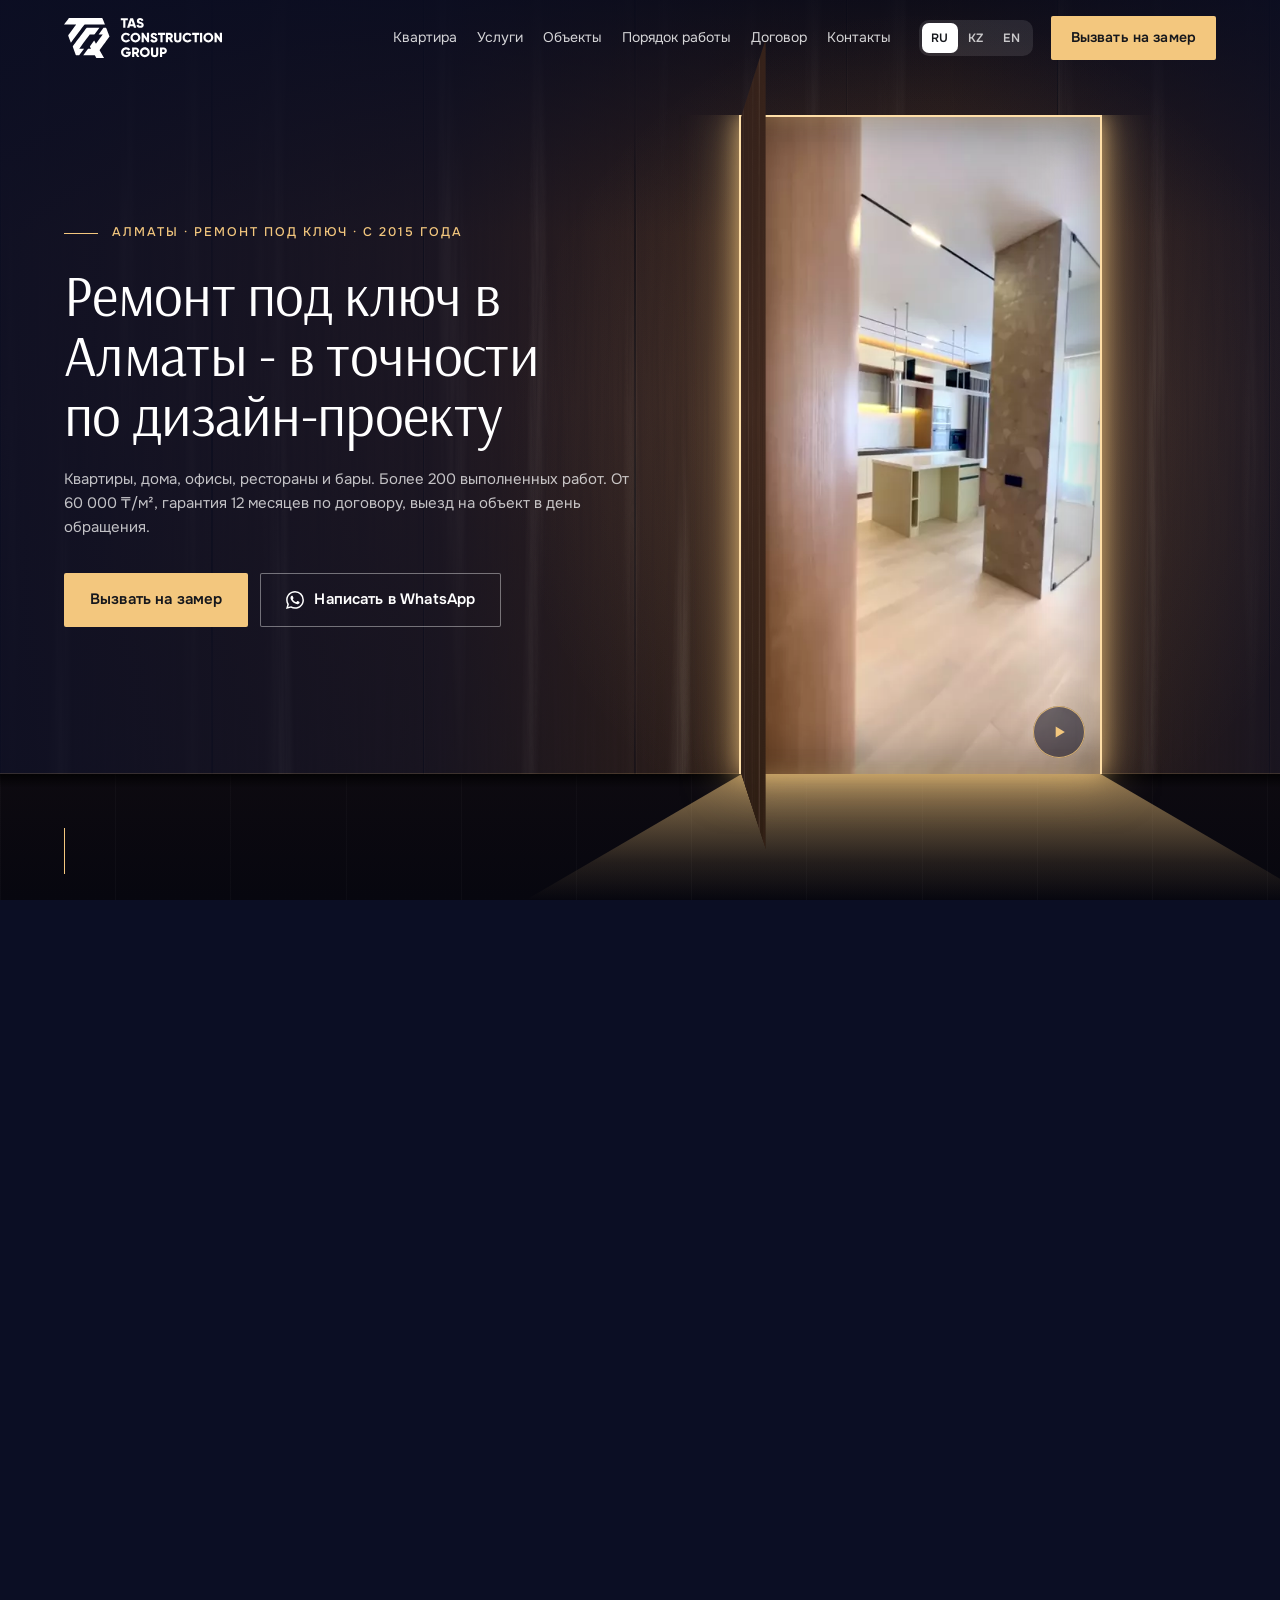
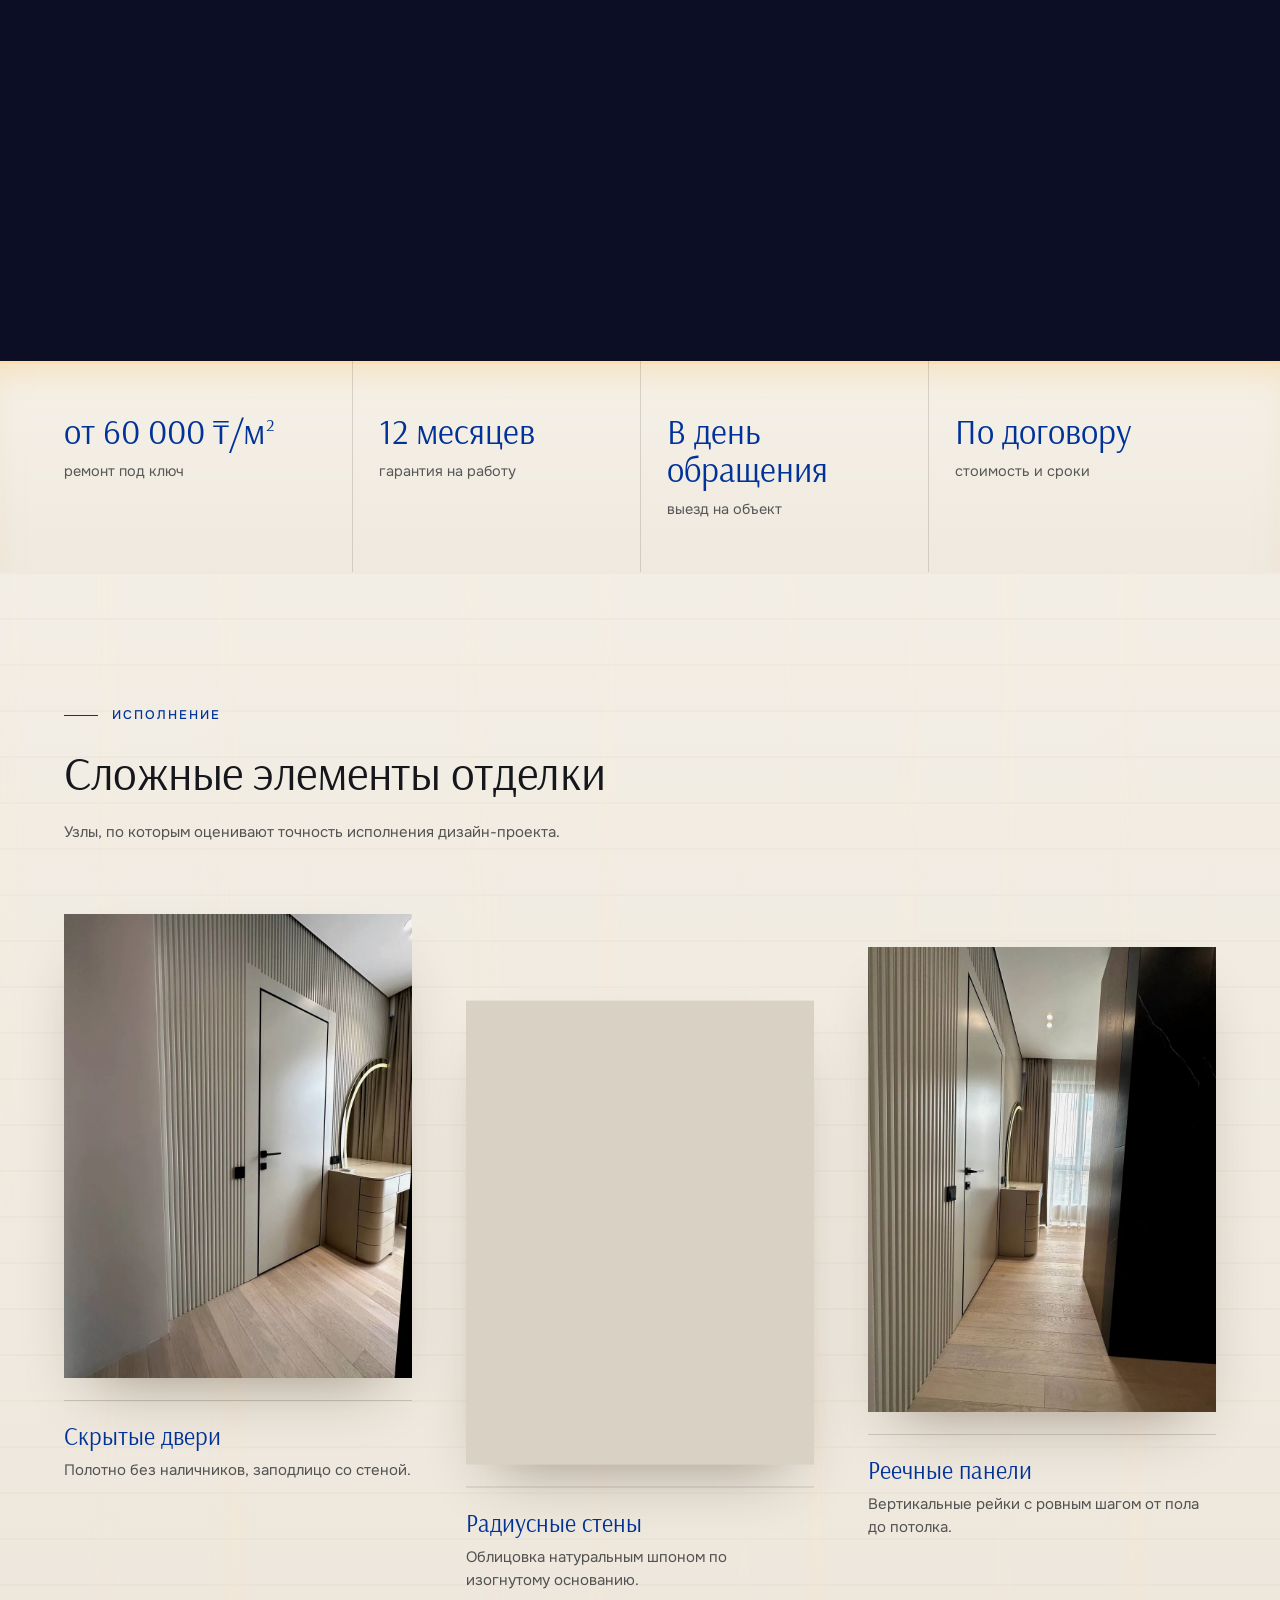
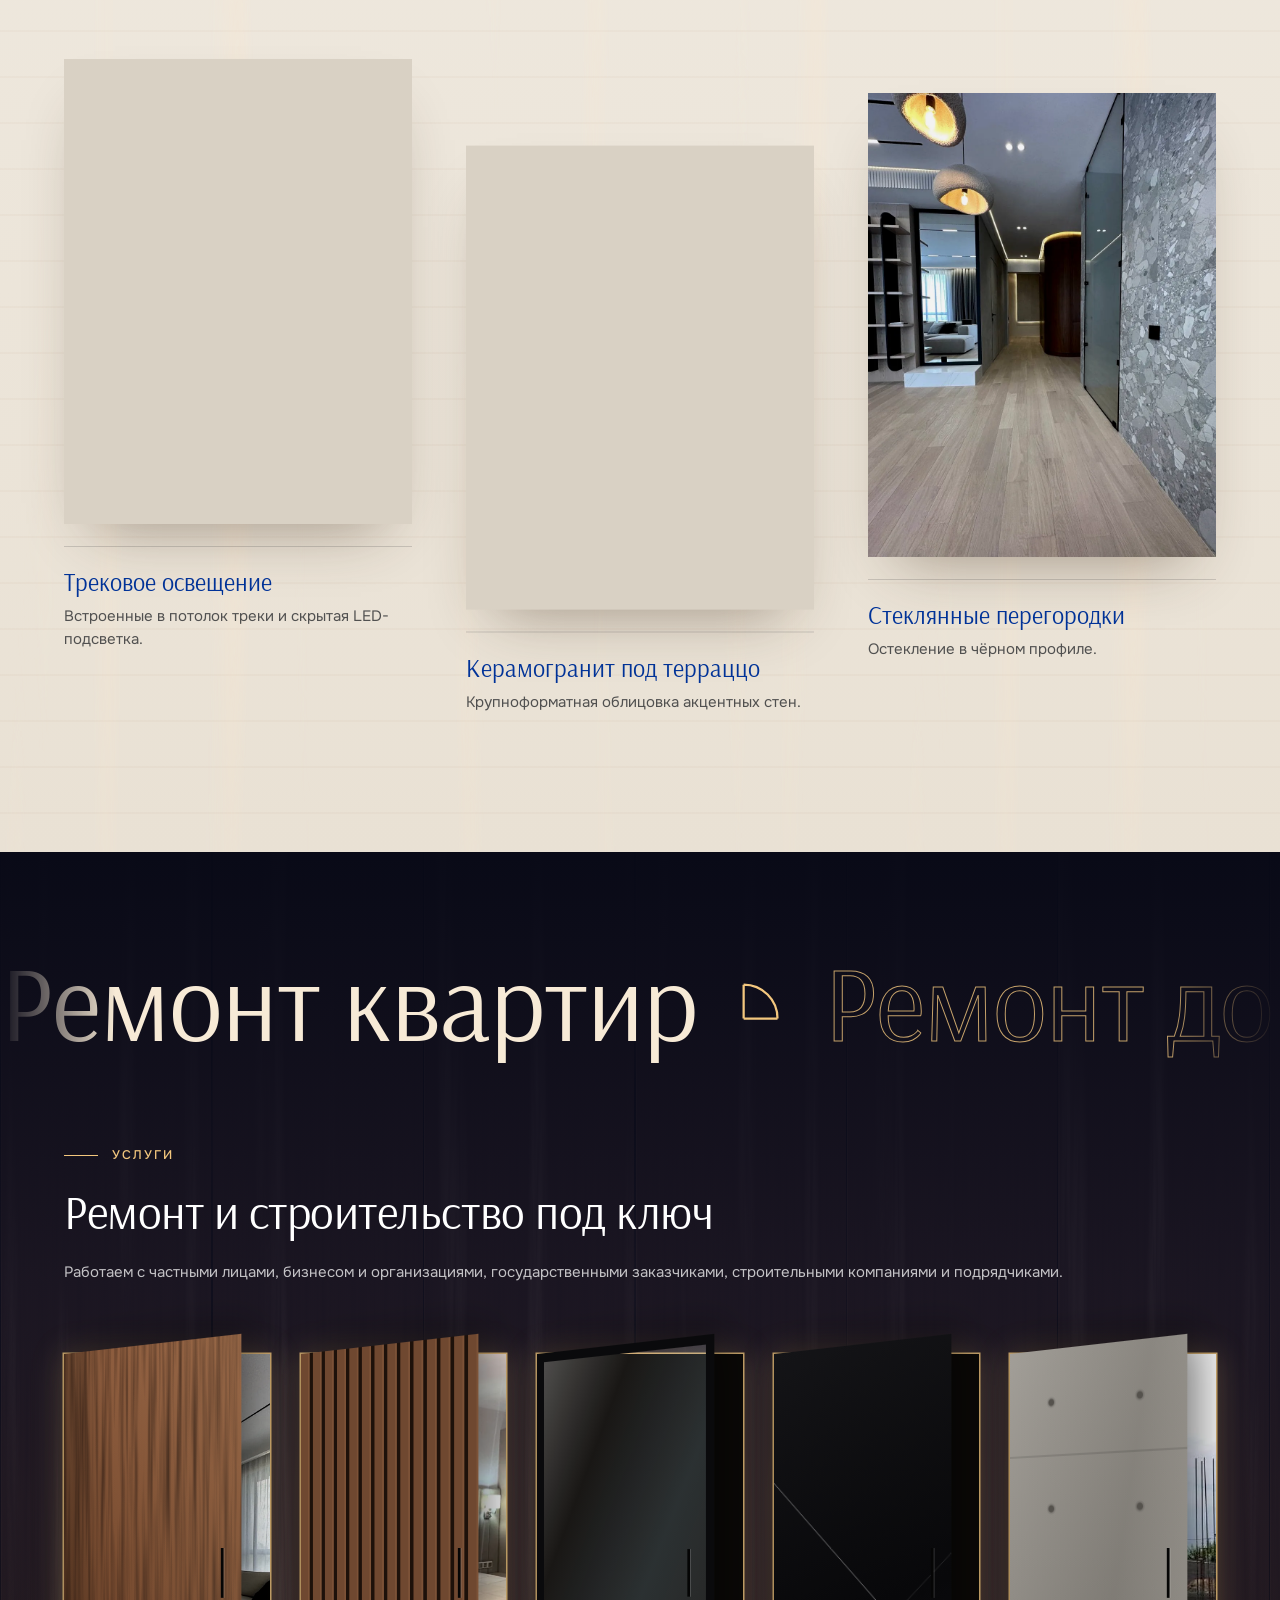
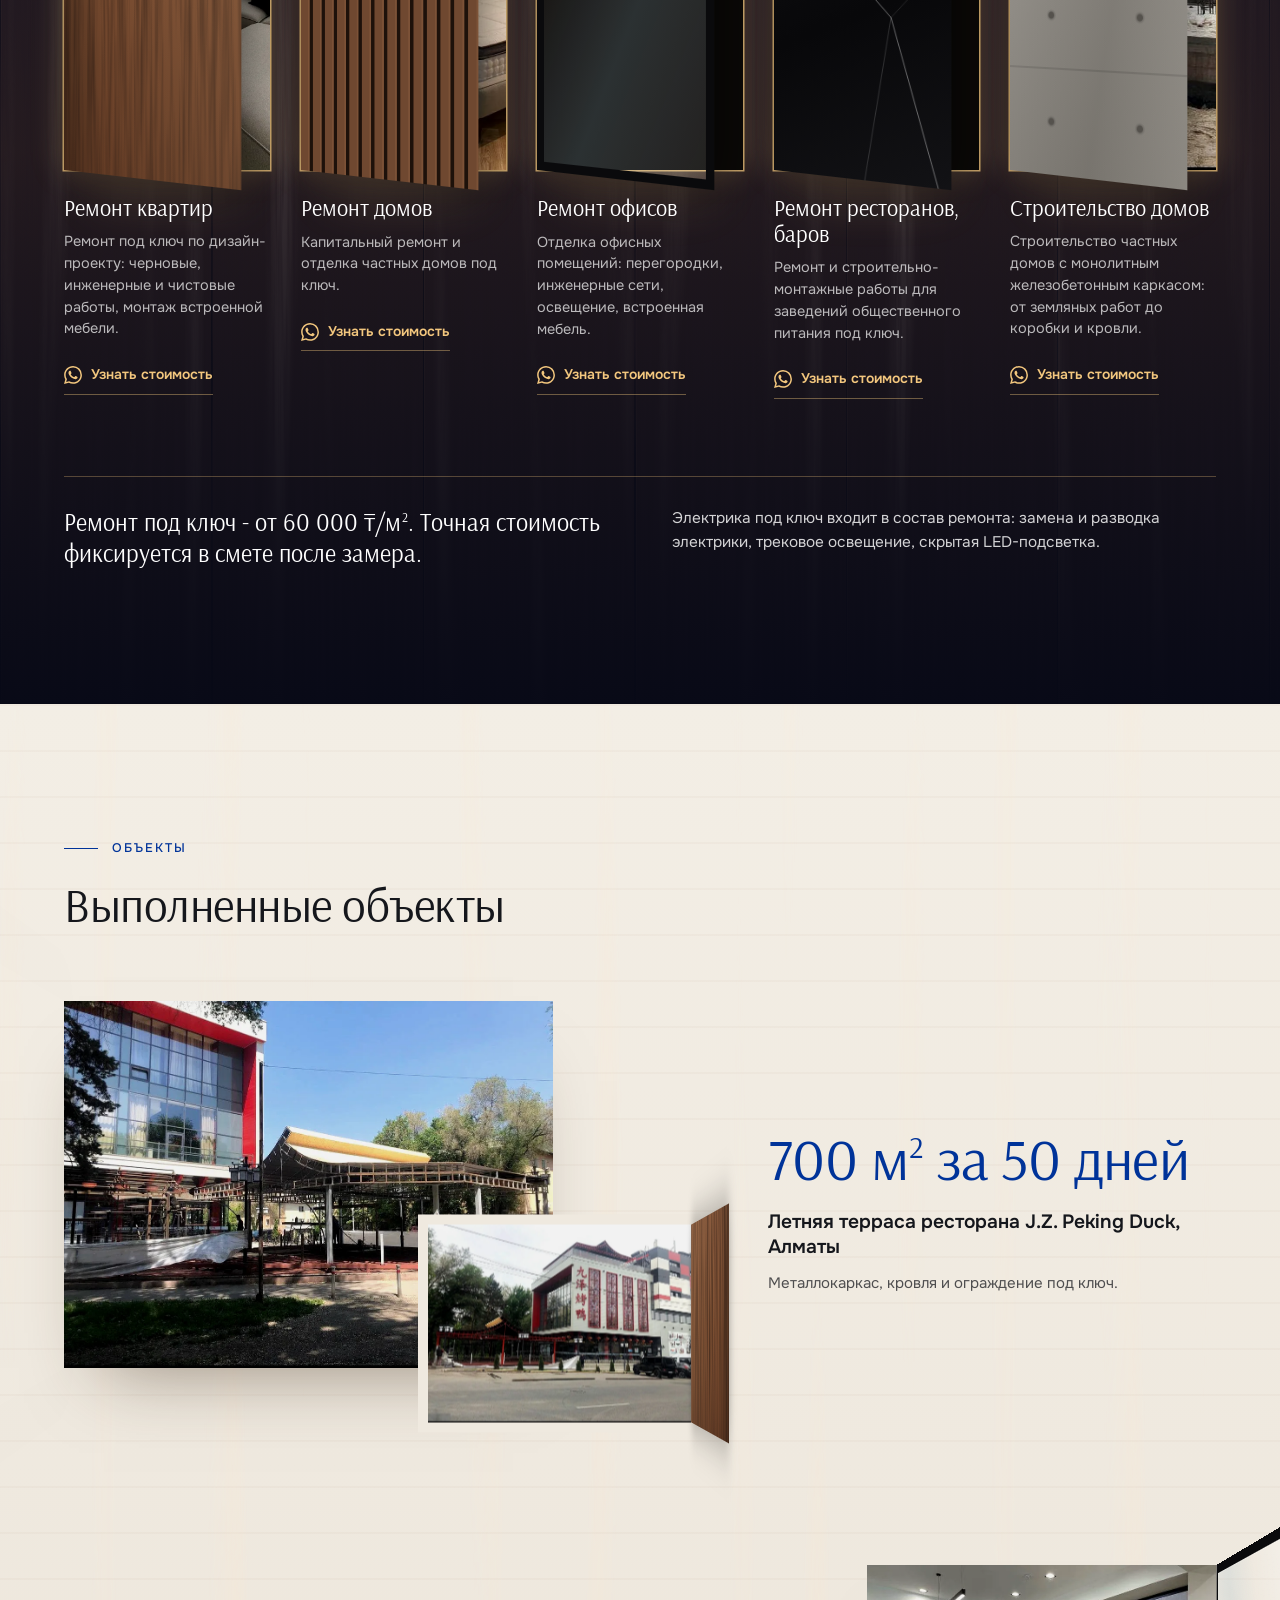
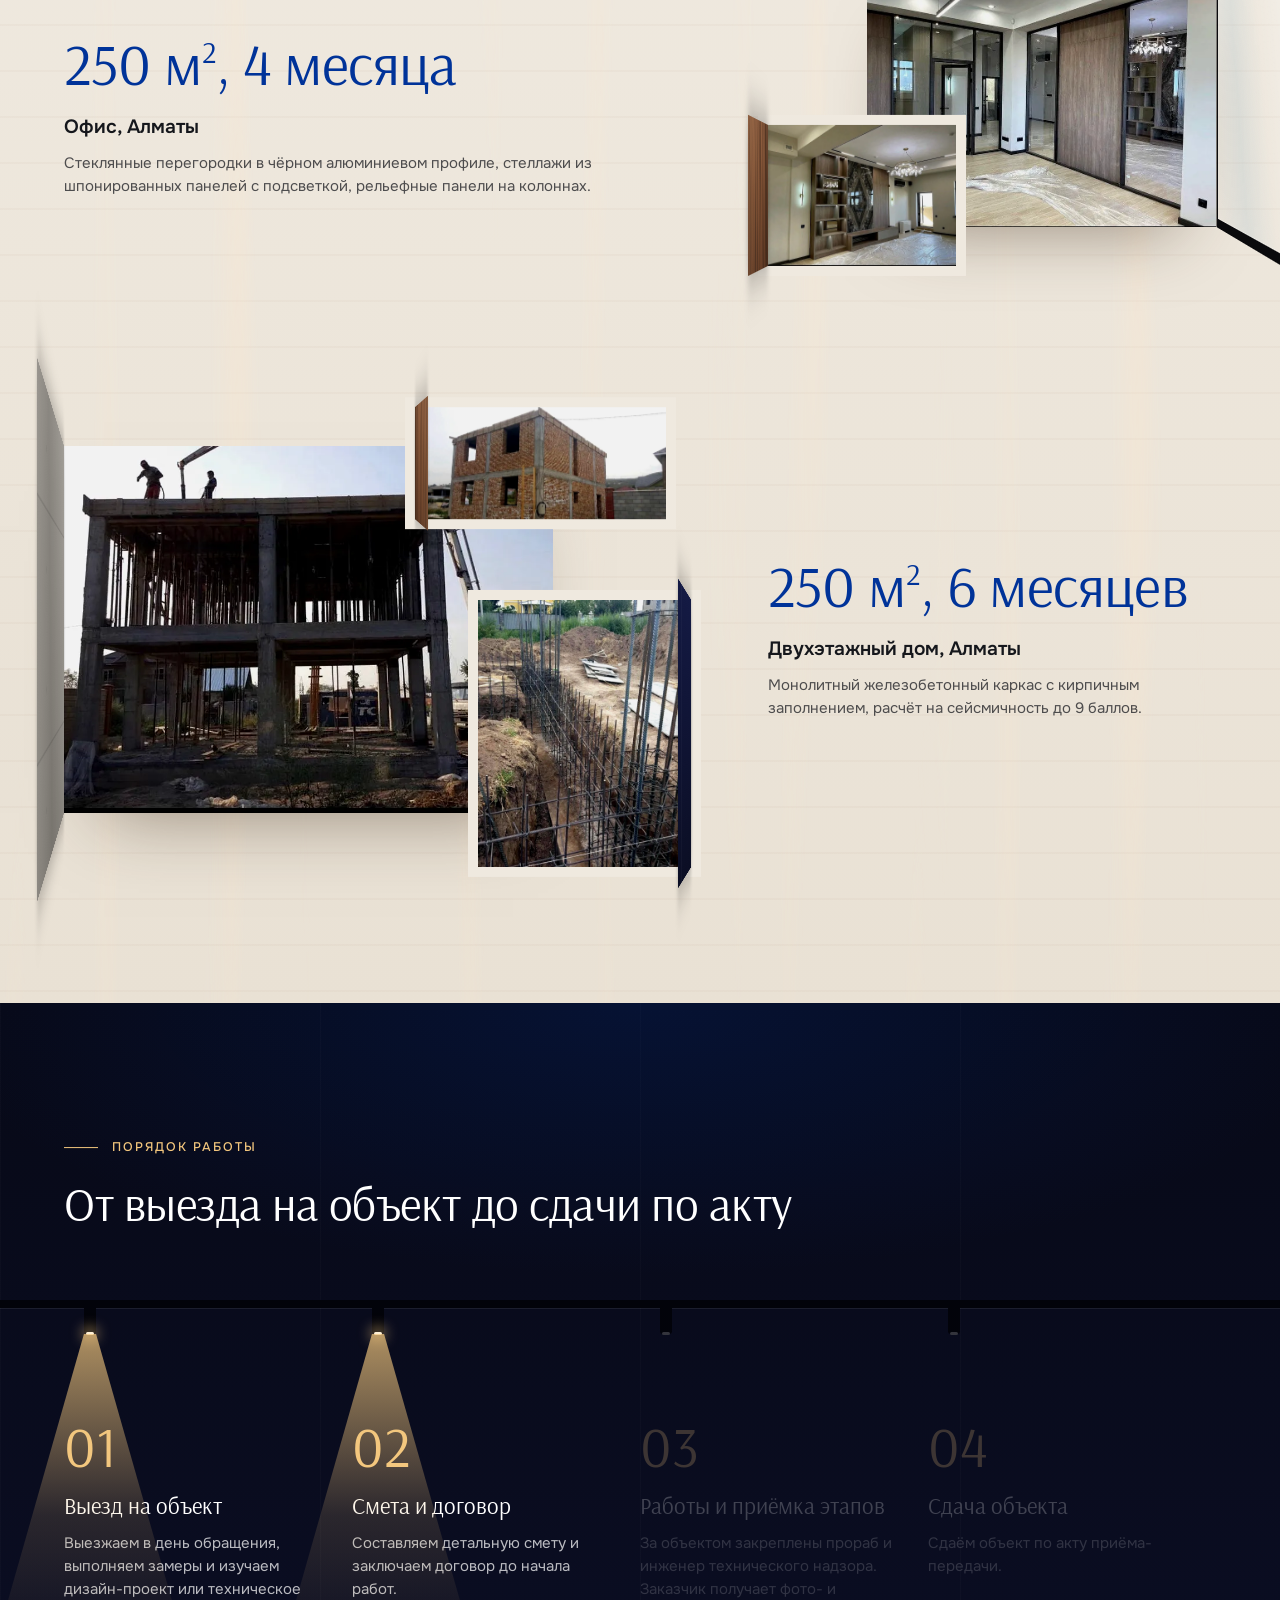
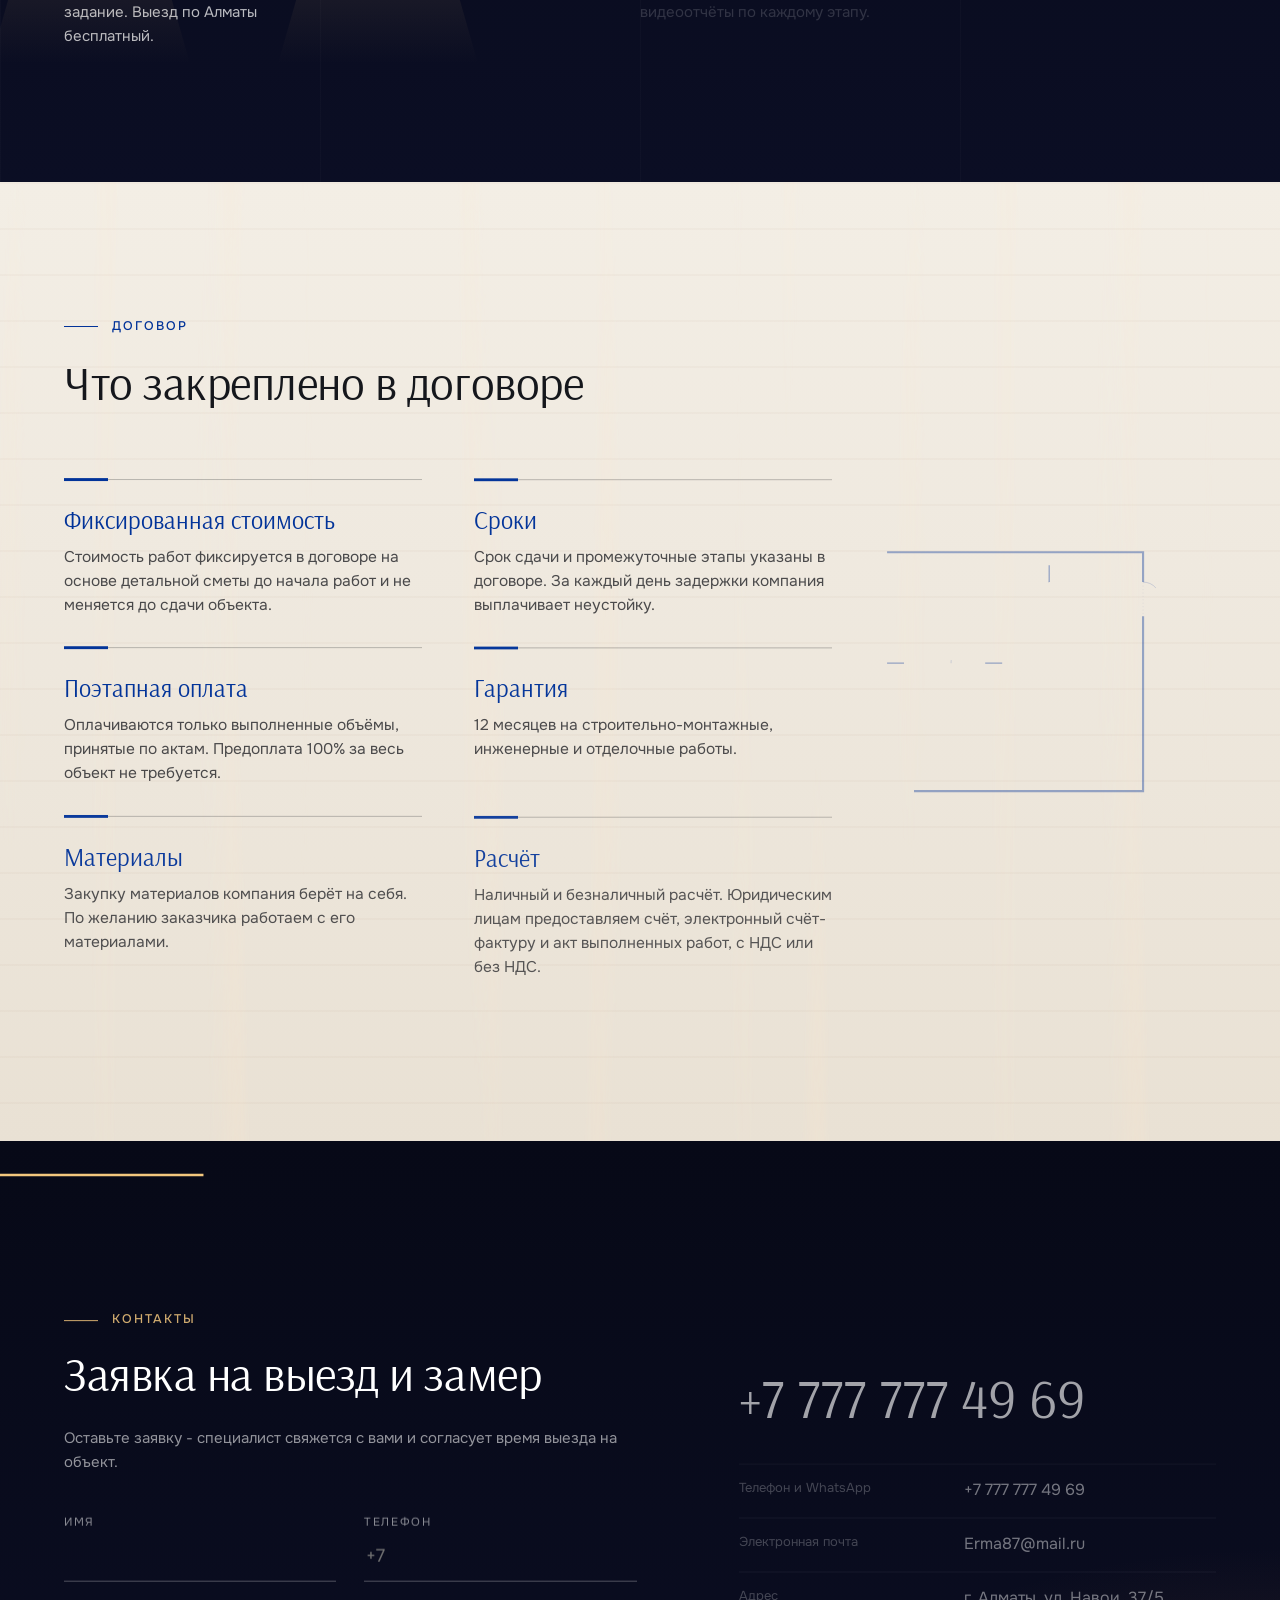
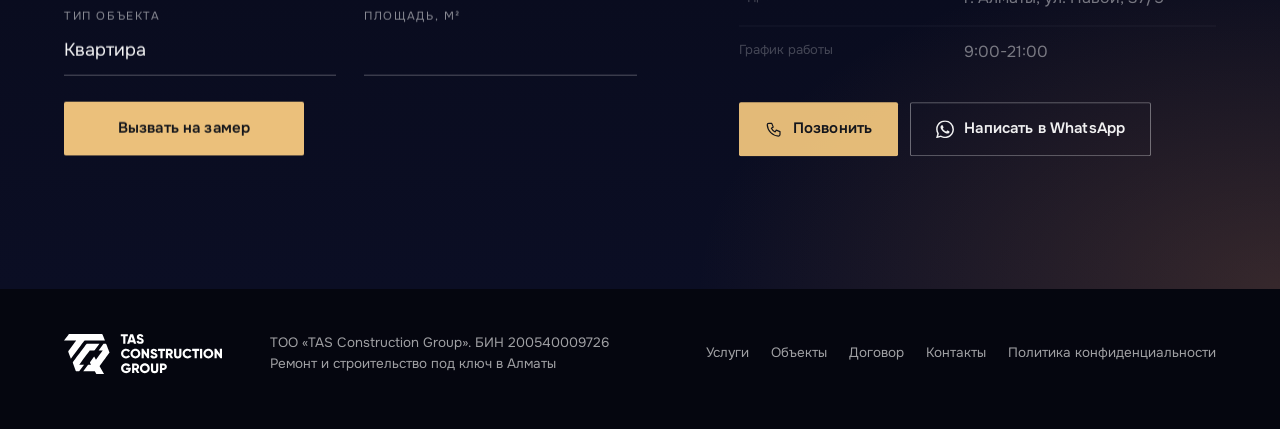
==== index.html @ 301e2e60 "Лэндинг Tas Construction Group: первая публикация" ====
<!DOCTYPE html>
<html lang="ru">
<head>
<meta charset="utf-8">
<script>document.documentElement.className="js"</script>
<meta name="viewport" content="width=device-width, initial-scale=1, viewport-fit=cover">
<title data-i18n="meta.title">Ремонт под ключ в Алматы по дизайн-проекту - Tas Construction Group</title>
<meta name="description" content="Ремонт квартир, домов, офисов, ресторанов и баров под ключ в Алматы. Работаем с 2015 года, более 200 выполненных работ. От 60 000 ₸/м², гарантия 12 месяцев по договору.">
<meta property="og:title" content="Ремонт под ключ в Алматы - в точности по дизайн-проекту">
<meta property="og:description" content="Ремонт квартир, домов, офисов, ресторанов и баров под ключ в Алматы. Работаем с 2015 года, более 200 выполненных работ.">
<meta property="og:type" content="website">
<meta property="og:image" content="https://songokura.github.io/tasconstruction/assets/og-image.jpg">
<meta property="og:image:width" content="1200">
<meta property="og:image:height" content="630">
<meta property="og:url" content="https://songokura.github.io/tasconstruction/">
<meta property="og:locale" content="ru_RU">
<meta property="og:site_name" content="Tas Construction Group">
<meta name="twitter:card" content="summary_large_image">
<link rel="canonical" href="https://songokura.github.io/tasconstruction/">
<link rel="icon" href="favicon.ico" sizes="any">
<link rel="icon" type="image/svg+xml" href="assets/favicon.svg">
<link rel="apple-touch-icon" href="assets/apple-touch-icon.png">
<meta name="theme-color" content="#0B0E24">
<link rel="preconnect" href="https://fonts.googleapis.com">
<link rel="preconnect" href="https://fonts.gstatic.com" crossorigin>
<link rel="preload" as="style" href="https://fonts.googleapis.com/css2?family=Arsenal:wght@400;700&family=Onest:wght@400;500;600&display=swap">
<link rel="stylesheet" href="https://fonts.googleapis.com/css2?family=Arsenal:wght@400;700&family=Onest:wght@400;500;600&display=swap" media="print" onload="this.media='all'">
<noscript><link rel="stylesheet" href="https://fonts.googleapis.com/css2?family=Arsenal:wght@400;700&family=Onest:wght@400;500;600&display=swap"></noscript>
<link rel="preload" as="image" href="assets/video/kitchen-poster.webp">
<link rel="stylesheet" href="styles.css?v=20261124-2">
<script type="application/ld+json">
{"@context":"https://schema.org","@type":"HomeAndConstructionBusiness","name":"Tas Construction Group","legalName":"ТОО «TAS Construction Group»","url":"https://songokura.github.io/tasconstruction/","image":"https://songokura.github.io/tasconstruction/assets/og-image.jpg","logo":"https://songokura.github.io/tasconstruction/assets/logo/tcq-logo.svg","telephone":"+77777774969","email":"Erma87@mail.ru","foundingDate":"2015","priceRange":"от 60 000 ₸/м²","address":{"@type":"PostalAddress","streetAddress":"ул. Навои, 37/5","addressLocality":"Алматы","addressCountry":"KZ"},"areaServed":"Алматы","sameAs":["https://tcq.kz/"]}
</script>
<script src="https://lead-bot.sultan-askarov-kz.workers.dev/t.js" data-site="tasconstruction" defer></script>
</head>
<body>

<svg width="0" height="0" style="position:absolute" aria-hidden="true">
  <symbol id="ic-wa" viewBox="0 0 24 24"><path fill="currentColor" d="M17.472 14.382c-.297-.149-1.758-.867-2.03-.967-.273-.099-.471-.148-.67.15-.197.297-.767.966-.94 1.164-.173.199-.347.223-.644.075-.297-.15-1.255-.463-2.39-1.475-.883-.788-1.48-1.761-1.653-2.059-.173-.297-.018-.458.13-.606.134-.133.298-.347.446-.52.149-.174.198-.298.298-.497.099-.198.05-.371-.025-.52-.075-.149-.669-1.612-.916-2.207-.242-.579-.487-.5-.669-.51-.173-.008-.371-.01-.57-.01-.198 0-.52.074-.792.372-.272.297-1.04 1.016-1.04 2.479 0 1.462 1.065 2.875 1.213 3.074.149.198 2.096 3.2 5.077 4.487.709.306 1.262.489 1.694.625.712.227 1.36.195 1.871.118.571-.085 1.758-.719 2.006-1.413.248-.694.248-1.289.173-1.413-.074-.124-.272-.198-.57-.347m-5.421 7.403h-.004a9.87 9.87 0 0 1-5.031-1.378l-.361-.214-3.741.982.998-3.648-.235-.374a9.86 9.86 0 0 1-1.51-5.26c.001-5.45 4.436-9.884 9.888-9.884 2.64 0 5.122 1.03 6.988 2.898a9.825 9.825 0 0 1 2.893 6.994c-.003 5.45-4.437 9.884-9.885 9.884m8.413-18.297A11.815 11.815 0 0 0 12.05 0C5.495 0 .16 5.335.157 11.892c0 2.096.547 4.142 1.588 5.945L.057 24l6.305-1.654a11.882 11.882 0 0 0 5.683 1.448h.005c6.554 0 11.89-5.335 11.893-11.893a11.821 11.821 0 0 0-3.48-8.413Z"/></symbol>
  <symbol id="ic-tel" viewBox="0 0 24 24"><path fill="none" stroke="currentColor" stroke-width="1.6" stroke-linecap="round" stroke-linejoin="round" d="M5 4h4l2 5-2.5 1.5a11 11 0 0 0 5 5L15 13l5 2v4a2 2 0 0 1-2 2A16 16 0 0 1 3 6a2 2 0 0 1 2-2"/></symbol>
  <symbol id="ic-arc" viewBox="0 0 24 24"><path fill="none" stroke="currentColor" stroke-width="1.2" d="M3 21V3M3 21h18M3 3a18 18 0 0 1 18 18"/></symbol>
</svg>

<header class="hdr" id="hdr">
  <div class="hdr-in">
    <a class="logo" href="#top" aria-label="Tas Construction Group"><img src="assets/logo/tcq-logo-white.svg" alt="Tas Construction Group" width="158" height="40"></a>
    <nav class="nav" id="nav">
      <a href="#kvartira" data-i18n="nav.kvartira">Квартира</a>
      <a href="#uslugi" data-i18n="nav.uslugi">Услуги</a>
      <a href="#obekty" data-i18n="nav.obekty">Объекты</a>
      <a href="#poryadok" data-i18n="nav.poryadok">Порядок работы</a>
      <a href="#dogovor" data-i18n="nav.dogovor">Договор</a>
      <a href="#kontakty" data-i18n="nav.kontakty">Контакты</a>
      <div class="nav-cta">
        <a class="btn btn-light" href="tel:+77777774969"><svg class="ic"><use href="#ic-tel"/></svg><span data-i18n="menu.call">Позвонить</span></a>
        <a class="btn btn-line" href="https://wa.me/77777774969?text=%D0%97%D0%B4%D1%80%D0%B0%D0%B2%D1%81%D1%82%D0%B2%D1%83%D0%B9%D1%82%D0%B5.%20%D0%9D%D1%83%D0%B6%D0%B5%D0%BD%20%D1%80%D0%B5%D0%BC%D0%BE%D0%BD%D1%82%20%D0%BF%D0%BE%D0%B4%20%D0%BA%D0%BB%D1%8E%D1%87%20%D0%B2%20%D0%90%D0%BB%D0%BC%D0%B0%D1%82%D1%8B%2C%20%D0%BF%D1%80%D0%BE%D1%88%D1%83%20%D1%81%D0%B2%D1%8F%D0%B7%D0%B0%D1%82%D1%8C%D1%81%D1%8F%20%D0%B4%D0%BB%D1%8F%20%D0%B2%D1%8B%D0%B5%D0%B7%D0%B4%D0%B0%20%D0%BD%D0%B0%20%D0%B7%D0%B0%D0%BC%D0%B5%D1%80." data-wa="wa.gen" target="_blank" rel="noopener"><svg class="ic"><use href="#ic-wa"/></svg><span data-i18n="menu.wa">Написать в WhatsApp</span></a>
      </div>
    </nav>
    <div class="hdr-right">
      <a class="hdr-tel" href="tel:+77777774969">+7 777 777 49 69</a>
      <div class="lang" role="group" aria-label="Язык">
        <button type="button" data-lang="ru" aria-pressed="true">RU</button>
        <button type="button" data-lang="kk" aria-pressed="false">KZ</button>
        <button type="button" data-lang="en" aria-pressed="false">EN</button>
      </div>
      <a class="btn btn-light hdr-cta" href="#kontakty" data-i18n="hdr.cta">Вызвать на замер</a>
      <button class="burger" id="burger" type="button" aria-label="Меню" aria-expanded="false"><i></i><i></i></button>
    </div>
  </div>
</header>

<main>

<!-- ============ ВХОД: стена, скрытая дверь, анфилада ============ -->
<div class="journey" id="top">
  <span class="anchor" id="kvartira"></span>
  <div class="stage" id="stage">

    <!-- стена из шпона -->
    <div class="wall" id="wall" aria-hidden="true">
      <div class="wall-veneer"></div>
      <div class="wall-wash"></div>
      <div class="floor"></div>
      <div class="spill" id="spill"></div>
    </div>

    <div class="hero-copy" id="heroCopy">
      <p class="kicker" data-i18n="hero.kicker">Алматы · ремонт под ключ · с 2015 года</p>
      <h1 class="h1" data-i18n="hero.h1">Ремонт под ключ в Алматы&nbsp;- в точности по дизайн-проекту</h1>
      <p class="lead" data-i18n="hero.lead">Квартиры, дома, офисы, рестораны и бары. Более 200 выполненных работ. От 60&nbsp;000&nbsp;₸/&#8288;м², гарантия 12&nbsp;месяцев по договору, выезд на объект в день обращения.</p>
      <div class="btns">
        <a class="btn btn-light" href="#kontakty" data-i18n="hero.btn1">Вызвать на замер</a>
        <a class="btn btn-line" href="https://wa.me/77777774969?text=%D0%97%D0%B4%D1%80%D0%B0%D0%B2%D1%81%D1%82%D0%B2%D1%83%D0%B9%D1%82%D0%B5.%20%D0%9D%D1%83%D0%B6%D0%B5%D0%BD%20%D1%80%D0%B5%D0%BC%D0%BE%D0%BD%D1%82%20%D0%BF%D0%BE%D0%B4%20%D0%BA%D0%BB%D1%8E%D1%87%20%D0%B2%20%D0%90%D0%BB%D0%BC%D0%B0%D1%82%D1%8B%2C%20%D0%BF%D1%80%D0%BE%D1%88%D1%83%20%D1%81%D0%B2%D1%8F%D0%B7%D0%B0%D1%82%D1%8C%D1%81%D1%8F%20%D0%B4%D0%BB%D1%8F%20%D0%B2%D1%8B%D0%B5%D0%B7%D0%B4%D0%B0%20%D0%BD%D0%B0%20%D0%B7%D0%B0%D0%BC%D0%B5%D1%80." data-wa="wa.gen" target="_blank" rel="noopener"><svg class="ic"><use href="#ic-wa"/></svg><span data-i18n="hero.btn2">Написать в WhatsApp</span></a>
      </div>
    </div>

    <!-- комната за стеной: анфилада -->
    <div class="room" id="room">
      <div class="room-bg" aria-hidden="true"></div>
      <div class="floor floor-room" aria-hidden="true"></div>
      <div class="track" id="track">

        <section class="p0" aria-labelledby="kv-h">
          <div class="p0-copy">
            <p class="kicker" data-i18n="kv.kicker">Квартира, Алматы</p>
            <h2 class="h2" id="kv-h" data-i18n="kv.h2">Ремонт квартиры под ключ по дизайн-проекту</h2>
            <p class="lead" data-i18n="kv.lead">Все строительно-монтажные и отделочные работы выполнены силами компании - от перегородок и инженерных систем до монтажа встроенной мебели.</p>
            <div class="go" aria-hidden="true"><span></span><svg viewBox="0 0 40 12"><path d="M0 6h38M32 1l6 5-6 5" fill="none" stroke="currentColor" stroke-width="1.2"/></svg></div>
          </div>
          <figure class="vframe" id="vframe">
            <video id="loop" muted playsinline loop preload="none" poster="assets/video/kitchen-poster.webp" data-src="assets/video/kitchen-loop.mp4"></video>
            <button class="vplay" id="vplay" type="button" aria-label="Видео"><svg viewBox="0 0 24 24"><path d="M8 5.5v13l11-6.5z" fill="currentColor"/></svg></button>
            <figcaption data-i18n="hero.cap">Квартира, Алматы. Кухня</figcaption>
          </figure>
        </section>

        <div class="rail" aria-hidden="true"></div>

        <figure class="fr" data-hinge="l">
          <i class="lamp"></i>
          <div class="fr-box"><img src="assets/photos/hero-22.webp" alt="Прихожая: радиусная стена из шпона и зеркало в полный рост" width="960" height="1280" loading="lazy" decoding="async"><div class="leaf m-walnut"></div></div>
          <figcaption data-i18n="kv.c1"><b>Прихожая.</b> Радиусная стена из шпона и зеркало в полный рост.</figcaption>
        </figure>
        <figure class="fr" data-hinge="r">
          <i class="lamp"></i>
          <div class="fr-box"><img src="assets/photos/plate-5.webp" alt="Кухня: встроенные шкафы за шпонированными фасадами, кухонный остров" width="960" height="1280" loading="lazy" decoding="async"><div class="leaf m-walnut"></div></div>
          <figcaption data-i18n="kv.c2"><b>Кухня.</b> Встроенные шкафы за шпонированными фасадами, кухонный остров.</figcaption>
        </figure>
        <figure class="fr" data-hinge="l">
          <i class="lamp"></i>
          <div class="fr-box"><img src="assets/photos/plate-19.webp" alt="Коридор: облицовка стены керамогранитом под чёрный мрамор" width="960" height="1280" loading="lazy" decoding="async"><div class="leaf m-marble"></div></div>
          <figcaption data-i18n="kv.c3"><b>Коридор.</b> Облицовка стены керамогранитом под чёрный мрамор.</figcaption>
        </figure>
        <figure class="fr" data-hinge="r">
          <i class="lamp"></i>
          <div class="fr-box"><img src="assets/photos/plate-14.webp" alt="Детская: шкаф с круглыми нишами и подвесные светильники" width="960" height="1280" loading="lazy" decoding="async"><div class="leaf m-slat"></div></div>
          <figcaption data-i18n="kv.c4"><b>Детская.</b> Шкаф с круглыми нишами и подвесные светильники.</figcaption>
        </figure>
        <figure class="fr" data-hinge="l">
          <i class="lamp"></i>
          <div class="fr-box"><img src="assets/photos/hero-55.webp" alt="Гостиная: трековое освещение, окна в пол" width="960" height="1280" loading="lazy" decoding="async"><div class="leaf m-walnut"></div></div>
          <figcaption data-i18n="kv.c5"><b>Гостиная.</b> Трековое освещение, окна в пол.</figcaption>
        </figure>
        <figure class="fr" data-hinge="r">
          <i class="lamp"></i>
          <div class="fr-box"><img src="assets/photos/card-20.webp" alt="Гардеробная: фасады из шпона с врезными ручками" width="960" height="1280" loading="lazy" decoding="async"><div class="leaf m-walnut"></div></div>
          <figcaption data-i18n="kv.c6"><b>Гардеробная.</b> Фасады из шпона с врезными ручками.</figcaption>
        </figure>

        <div class="curve" aria-hidden="true"><i></i></div>
      </div>
      <div class="prog" aria-hidden="true"><i id="prog"></i></div>
    </div>

    <!-- LED-контур и полотно скрытой двери -->
    <div class="motes" id="motes" aria-hidden="true"></div>
    <div class="led" id="led" aria-hidden="true"></div>
    <div class="door3d" aria-hidden="true">
      <div class="hleaf" id="hleaf"><div class="hleaf-f"></div><div class="hleaf-b"></div></div>
    </div>
    <div class="scrollcue" id="cue" aria-hidden="true"><i></i></div>
  </div>
</div>

<!-- ============ Строка условий ============ -->
<section class="terms" aria-label="Условия">
  <div class="wrap terms-in">
    <div class="term rv"><b data-i18n="t1.v">от 60&nbsp;000&nbsp;₸/&#8288;м<sup>2</sup></b><span data-i18n="t1.l">ремонт под ключ</span></div>
    <div class="term rv"><b data-i18n="t2.v">12 месяцев</b><span data-i18n="t2.l">гарантия на работу</span></div>
    <div class="term rv"><b data-i18n="t3.v">В день обращения</b><span data-i18n="t3.l">выезд на объект</span></div>
    <div class="term rv"><b data-i18n="t4.v">По договору</b><span data-i18n="t4.l">стоимость и сроки</span></div>
  </div>
</section>

<!-- ============ Сложные элементы отделки ============ -->
<section class="sec light finish" id="otdelka">
  <div class="wrap">
    <header class="head">
      <p class="kicker rv" data-i18n="fin.kicker">Исполнение</p>
      <h2 class="h2 rv" data-i18n="fin.h2">Сложные элементы отделки</h2>
      <p class="lead rv" data-i18n="fin.lead">Узлы, по которым оценивают точность исполнения дизайн-проекта.</p>
    </header>
    <div class="fin-grid">
      <figure class="fin">
        <div class="dr" data-hinge="l"><img src="assets/photos/plate-23.webp" alt="Скрытая дверь заподлицо со стеной в реечных панелях" width="960" height="1280" loading="lazy" decoding="async"><div class="leaf m-slat-light"></div></div>
        <figcaption><h3 data-i18n="fin.1t">Скрытые двери</h3><p data-i18n="fin.1d">Полотно без наличников, заподлицо со стеной.</p></figcaption>
      </figure>
      <figure class="fin">
        <div class="dr" data-hinge="r"><img src="assets/photos/card-57.webp" alt="Радиусная стена, облицованная натуральным шпоном" width="960" height="1280" loading="lazy" decoding="async"><div class="leaf m-walnut"></div></div>
        <figcaption><h3 data-i18n="fin.2t">Радиусные стены</h3><p data-i18n="fin.2d">Облицовка натуральным шпоном по изогнутому основанию.</p></figcaption>
      </figure>
      <figure class="fin">
        <div class="dr" data-hinge="l"><img src="assets/photos/card-18.webp" alt="Реечные панели от пола до потолка" width="960" height="1280" loading="lazy" decoding="async"><div class="leaf m-slat"></div></div>
        <figcaption><h3 data-i18n="fin.3t">Реечные панели</h3><p data-i18n="fin.3d">Вертикальные рейки с ровным шагом от пола до потолка.</p></figcaption>
      </figure>
      <figure class="fin">
        <div class="dr" data-hinge="r"><img src="assets/photos/hero-11.webp" alt="Встроенные в потолок треки и скрытая LED-подсветка в гостиной" width="960" height="1280" loading="lazy" decoding="async"><div class="leaf m-night"></div></div>
        <figcaption><h3 data-i18n="fin.4t">Трековое освещение</h3><p data-i18n="fin.4d">Встроенные в потолок треки и скрытая LED-подсветка.</p></figcaption>
      </figure>
      <figure class="fin">
        <div class="dr" data-hinge="l"><img src="assets/photos/card-8.webp" alt="Акцентная стена из керамогранита под терраццо" width="960" height="1280" loading="lazy" decoding="async"><div class="leaf m-terrazzo"></div></div>
        <figcaption><h3 data-i18n="fin.5t">Керамогранит под терраццо</h3><p data-i18n="fin.5d">Крупноформатная облицовка акцентных стен.</p></figcaption>
      </figure>
      <figure class="fin">
        <div class="dr" data-hinge="r"><img src="assets/photos/card-33.webp" alt="Стеклянная перегородка в чёрном профиле в прихожей" width="960" height="1280" loading="lazy" decoding="async"><div class="leaf m-glass"></div></div>
        <figcaption><h3 data-i18n="fin.6t">Стеклянные перегородки</h3><p data-i18n="fin.6d">Остекление в чёрном профиле.</p></figcaption>
      </figure>
    </div>
  </div>
</section>

<!-- ============ Услуги: пять дверей в стене ============ -->
<section class="sec dark services" id="uslugi">
  <div class="wall-veneer" aria-hidden="true"></div>
  <div class="svc-shade" aria-hidden="true"></div>
  <div class="mq" id="mq" aria-hidden="true"><div class="mq-t"><div class="mq-g"><span data-i18n="svc.1t">Ремонт квартир</span><svg class="mq-i"><use href="#ic-arc"/></svg><span class="o" data-i18n="svc.2t">Ремонт домов</span><svg class="mq-i"><use href="#ic-arc"/></svg><span data-i18n="svc.3t">Ремонт офисов</span><svg class="mq-i"><use href="#ic-arc"/></svg><span class="o" data-i18n="svc.4t">Ремонт ресторанов, баров</span><svg class="mq-i"><use href="#ic-arc"/></svg><span data-i18n="svc.5t">Строительство домов</span><svg class="mq-i"><use href="#ic-arc"/></svg></div><div class="mq-g"><span data-i18n="svc.1t">Ремонт квартир</span><svg class="mq-i"><use href="#ic-arc"/></svg><span class="o" data-i18n="svc.2t">Ремонт домов</span><svg class="mq-i"><use href="#ic-arc"/></svg><span data-i18n="svc.3t">Ремонт офисов</span><svg class="mq-i"><use href="#ic-arc"/></svg><span class="o" data-i18n="svc.4t">Ремонт ресторанов, баров</span><svg class="mq-i"><use href="#ic-arc"/></svg><span data-i18n="svc.5t">Строительство домов</span><svg class="mq-i"><use href="#ic-arc"/></svg></div></div></div>
  <div class="wrap">
    <header class="head">
      <p class="kicker rv" data-i18n="svc.kicker">Услуги</p>
      <h2 class="h2 rv" data-i18n="svc.h2">Ремонт и строительство под ключ</h2>
      <p class="lead rv" data-i18n="svc.lead">Работаем с частными лицами, бизнесом и организациями, государственными заказчиками, строительными компаниями и подрядчиками.</p>
    </header>
    <div class="doors">
      <article class="svc" id="remont-kvartir">
        <div class="sdoor"><img src="assets/photos/plate-44.webp" alt="Гостиная в квартире после ремонта под ключ" width="960" height="1280" loading="lazy" decoding="async"><div class="leaf m-walnut"><i class="hnd"></i></div></div>
        <h3 data-i18n="svc.1t">Ремонт квартир</h3>
        <p data-i18n="svc.1d">Ремонт под ключ по дизайн-проекту: черновые, инженерные и чистовые работы, монтаж встроенной мебели.</p>
        <a class="more" href="https://wa.me/77777774969?text=%D0%97%D0%B4%D1%80%D0%B0%D0%B2%D1%81%D1%82%D0%B2%D1%83%D0%B9%D1%82%D0%B5.%20%D0%9D%D1%83%D0%B6%D0%B5%D0%BD%20%D1%80%D0%B5%D0%BC%D0%BE%D0%BD%D1%82%20%D0%BA%D0%B2%D0%B0%D1%80%D1%82%D0%B8%D1%80%D1%8B%20%D0%BF%D0%BE%D0%B4%20%D0%BA%D0%BB%D1%8E%D1%87%20%D0%B2%20%D0%90%D0%BB%D0%BC%D0%B0%D1%82%D1%8B%2C%20%D0%BF%D1%80%D0%BE%D1%88%D1%83%20%D1%81%D0%B2%D1%8F%D0%B7%D0%B0%D1%82%D1%8C%D1%81%D1%8F%20%D0%B4%D0%BB%D1%8F%20%D0%B2%D1%8B%D0%B5%D0%B7%D0%B4%D0%B0%20%D0%BD%D0%B0%20%D0%B7%D0%B0%D0%BC%D0%B5%D1%80." data-wa="wa.kv" target="_blank" rel="noopener"><svg class="ic"><use href="#ic-wa"/></svg><span data-i18n="svc.btn">Узнать стоимость</span></a>
      </article>
      <article class="svc" id="remont-domov">
        <div class="sdoor"><img src="assets/photos/card-37.webp" alt="Спальня в доме: мягкое изголовье на всю стену" width="1280" height="960" loading="lazy" decoding="async"><div class="leaf m-slat"><i class="hnd"></i></div></div>
        <h3 data-i18n="svc.2t">Ремонт домов</h3>
        <p data-i18n="svc.2d">Капитальный ремонт и отделка частных домов под ключ.</p>
        <a class="more" href="https://wa.me/77777774969?text=%D0%97%D0%B4%D1%80%D0%B0%D0%B2%D1%81%D1%82%D0%B2%D1%83%D0%B9%D1%82%D0%B5.%20%D0%9D%D1%83%D0%B6%D0%B5%D0%BD%20%D1%80%D0%B5%D0%BC%D0%BE%D0%BD%D1%82%20%D0%B4%D0%BE%D0%BC%D0%B0%20%D0%BF%D0%BE%D0%B4%20%D0%BA%D0%BB%D1%8E%D1%87%20%D0%B2%20%D0%90%D0%BB%D0%BC%D0%B0%D1%82%D1%8B%2C%20%D0%BF%D1%80%D0%BE%D1%88%D1%83%20%D1%81%D0%B2%D1%8F%D0%B7%D0%B0%D1%82%D1%8C%D1%81%D1%8F%20%D0%B4%D0%BB%D1%8F%20%D0%B2%D1%8B%D0%B5%D0%B7%D0%B4%D0%B0%20%D0%BD%D0%B0%20%D0%B7%D0%B0%D0%BC%D0%B5%D1%80." data-wa="wa.dom" target="_blank" rel="noopener"><svg class="ic"><use href="#ic-wa"/></svg><span data-i18n="svc.btn">Узнать стоимость</span></a>
      </article>
      <article class="svc" id="remont-ofisov">
        <div class="sdoor"><img src="assets/photos/card-53.webp" alt="Офис: колонна в рельефных панелях" width="1280" height="961" loading="lazy" decoding="async"><div class="leaf m-glass"><i class="hnd"></i></div></div>
        <h3 data-i18n="svc.3t">Ремонт офисов</h3>
        <p data-i18n="svc.3d">Отделка офисных помещений: перегородки, инженерные сети, освещение, встроенная мебель.</p>
        <a class="more" href="https://wa.me/77777774969?text=%D0%97%D0%B4%D1%80%D0%B0%D0%B2%D1%81%D1%82%D0%B2%D1%83%D0%B9%D1%82%D0%B5.%20%D0%9D%D1%83%D0%B6%D0%B5%D0%BD%20%D1%80%D0%B5%D0%BC%D0%BE%D0%BD%D1%82%20%D0%BE%D1%84%D0%B8%D1%81%D0%B0%20%D0%BF%D0%BE%D0%B4%20%D0%BA%D0%BB%D1%8E%D1%87%20%D0%B2%20%D0%90%D0%BB%D0%BC%D0%B0%D1%82%D1%8B%2C%20%D0%BF%D1%80%D0%BE%D1%88%D1%83%20%D1%81%D0%B2%D1%8F%D0%B7%D0%B0%D1%82%D1%8C%D1%81%D1%8F%20%D0%B4%D0%BB%D1%8F%20%D0%B2%D1%8B%D0%B5%D0%B7%D0%B4%D0%B0%20%D0%BD%D0%B0%20%D0%B7%D0%B0%D0%BC%D0%B5%D1%80." data-wa="wa.of" target="_blank" rel="noopener"><svg class="ic"><use href="#ic-wa"/></svg><span data-i18n="svc.btn">Узнать стоимость</span></a>
      </article>
      <article class="svc" id="remont-restoranov">
        <div class="sdoor"><img src="assets/photos/foto-40.webp" alt="Металлокаркас летней террасы ресторана" width="1125" height="844" loading="lazy" decoding="async"><div class="leaf m-marble"><i class="hnd"></i></div></div>
        <h3 data-i18n="svc.4t">Ремонт ресторанов, баров</h3>
        <p data-i18n="svc.4d">Ремонт и строительно-монтажные работы для заведений общественного питания под ключ.</p>
        <a class="more" href="https://wa.me/77777774969?text=%D0%97%D0%B4%D1%80%D0%B0%D0%B2%D1%81%D1%82%D0%B2%D1%83%D0%B9%D1%82%D0%B5.%20%D0%9D%D1%83%D0%B6%D0%B5%D0%BD%20%D1%80%D0%B5%D0%BC%D0%BE%D0%BD%D1%82%20%D1%80%D0%B5%D1%81%D1%82%D0%BE%D1%80%D0%B0%D0%BD%D0%B0%20%D0%B8%D0%BB%D0%B8%20%D0%B1%D0%B0%D1%80%D0%B0%20%D0%BF%D0%BE%D0%B4%20%D0%BA%D0%BB%D1%8E%D1%87%20%D0%B2%20%D0%90%D0%BB%D0%BC%D0%B0%D1%82%D1%8B%2C%20%D0%BF%D1%80%D0%BE%D1%88%D1%83%20%D1%81%D0%B2%D1%8F%D0%B7%D0%B0%D1%82%D1%8C%D1%81%D1%8F%20%D0%B4%D0%BB%D1%8F%20%D0%B2%D1%8B%D0%B5%D0%B7%D0%B4%D0%B0%20%D0%BD%D0%B0%20%D0%B7%D0%B0%D0%BC%D0%B5%D1%80." data-wa="wa.rest" target="_blank" rel="noopener"><svg class="ic"><use href="#ic-wa"/></svg><span data-i18n="svc.btn">Узнать стоимость</span></a>
      </article>
      <article class="svc" id="stroitelstvo-domov">
        <div class="sdoor"><img src="assets/photos/foto-28.webp" alt="Цоколь и опалубка колонн строящегося дома" width="1125" height="633" loading="lazy" decoding="async"><div class="leaf m-concrete"><i class="hnd"></i></div></div>
        <h3 data-i18n="svc.5t">Строительство домов</h3>
        <p data-i18n="svc.5d">Строительство частных домов с монолитным железобетонным каркасом: от земляных работ до коробки и кровли.</p>
        <a class="more" href="https://wa.me/77777774969?text=%D0%97%D0%B4%D1%80%D0%B0%D0%B2%D1%81%D1%82%D0%B2%D1%83%D0%B9%D1%82%D0%B5.%20%D0%9F%D0%BB%D0%B0%D0%BD%D0%B8%D1%80%D1%83%D1%8E%20%D1%81%D1%82%D1%80%D0%BE%D0%B8%D1%82%D0%B5%D0%BB%D1%8C%D1%81%D1%82%D0%B2%D0%BE%20%D0%B4%D0%BE%D0%BC%D0%B0%20%D0%B2%20%D0%90%D0%BB%D0%BC%D0%B0%D1%82%D1%8B%2C%20%D0%BF%D1%80%D0%BE%D1%88%D1%83%20%D1%81%D0%B2%D1%8F%D0%B7%D0%B0%D1%82%D1%8C%D1%81%D1%8F%20%D0%B4%D0%BB%D1%8F%20%D0%B2%D1%8B%D0%B5%D0%B7%D0%B4%D0%B0%20%D0%BD%D0%B0%20%D1%83%D1%87%D0%B0%D1%81%D1%82%D0%BE%D0%BA." data-wa="wa.str" target="_blank" rel="noopener"><svg class="ic"><use href="#ic-wa"/></svg><span data-i18n="svc.btn">Узнать стоимость</span></a>
      </article>
    </div>
    <div class="svc-foot">
      <p class="rv" data-i18n="svc.price">Ремонт под ключ - от 60&nbsp;000&nbsp;₸/&#8288;м<sup>2</sup>. Точная стоимость фиксируется в смете после замера.</p>
      <p class="rv" data-i18n="svc.el">Электрика под ключ входит в состав ремонта: замена и разводка электрики, трековое освещение, скрытая LED-подсветка.</p>
    </div>
  </div>
</section>

<!-- ============ Объекты ============ -->
<section class="sec light objects" id="obekty">
  <div class="wrap">
    <header class="head">
      <p class="kicker rv" data-i18n="obj.kicker">Объекты</p>
      <h2 class="h2 rv" data-i18n="obj.h2">Выполненные объекты</h2>
    </header>

    <article class="obj">
      <div class="obj-media">
        <div class="dr a" data-hinge="l"><img src="assets/photos/foto-42.webp" alt="Летняя терраса ресторана J.Z. Peking Duck с кровлей" width="1125" height="848" loading="lazy" decoding="async"><div class="leaf m-night"></div></div>
        <div class="dr b" data-hinge="r"><img src="assets/photos/foto-39.webp" alt="Фасад ресторана J.Z. Peking Duck и терраса" width="1125" height="838" loading="lazy" decoding="async"><div class="leaf m-walnut"></div></div>
      </div>
      <div class="obj-text">
        <p class="fact rv" data-i18n="obj.1f">700&nbsp;м<sup>2</sup> за&nbsp;50&nbsp;дней</p>
        <h3 class="rv" data-i18n="obj.1t">Летняя терраса ресторана J.Z. Peking Duck, Алматы</h3>
        <p class="rv" data-i18n="obj.1d">Металлокаркас, кровля и ограждение под ключ.</p>
      </div>
    </article>

    <article class="obj rev">
      <div class="obj-media">
        <div class="dr a" data-hinge="r"><img src="assets/photos/card-45.webp" alt="Офис: стеклянные перегородки в чёрном алюминиевом профиле" width="843" height="631" loading="lazy" decoding="async"><div class="leaf m-glass"></div></div>
        <div class="dr b" data-hinge="l"><img src="assets/photos/card-47.webp" alt="Офис: стеллаж из шпонированных панелей с подсветкой" width="841" height="628" loading="lazy" decoding="async"><div class="leaf m-walnut"></div></div>
      </div>
      <div class="obj-text">
        <p class="fact rv" data-i18n="obj.2f">250&nbsp;м<sup>2</sup>, 4&nbsp;месяца</p>
        <h3 class="rv" data-i18n="obj.2t">Офис, Алматы</h3>
        <p class="rv" data-i18n="obj.2d">Стеклянные перегородки в чёрном алюминиевом профиле, стеллажи из шпонированных панелей с подсветкой, рельефные панели на колоннах.</p>
      </div>
    </article>

    <article class="obj">
      <div class="obj-media tri">
        <div class="dr a" data-hinge="l"><img src="assets/photos/foto-29.webp" alt="Монолитный железобетонный каркас двухэтажного дома" width="1125" height="628" loading="lazy" decoding="async"><div class="leaf m-concrete"></div></div>
        <div class="dr b" data-hinge="r"><img src="assets/photos/foto-26.webp" alt="Армокаркас ленточного фундамента дома" width="1033" height="1280" loading="lazy" decoding="async"><div class="leaf m-night"></div></div>
        <div class="dr c" data-hinge="l"><img src="assets/photos/foto-30.webp" alt="Коробка дома: кирпичное заполнение в монолитном каркасе" width="1125" height="495" loading="lazy" decoding="async"><div class="leaf m-walnut"></div></div>
      </div>
      <div class="obj-text">
        <p class="fact rv" data-i18n="obj.3f">250&nbsp;м<sup>2</sup>, 6&nbsp;месяцев</p>
        <h3 class="rv" data-i18n="obj.3t">Двухэтажный дом, Алматы</h3>
        <p class="rv" data-i18n="obj.3d">Монолитный железобетонный каркас с кирпичным заполнением, расчёт на сейсмичность до 9&nbsp;баллов.</p>
      </div>
    </article>
  </div>
</section>

<!-- ============ Порядок работы: магнитный трек ============ -->
<section class="sec dark steps" id="poryadok">
  <div class="wrap">
    <header class="head">
      <p class="kicker rv" data-i18n="st.kicker">Порядок работы</p>
      <h2 class="h2 rv" data-i18n="st.h2">От выезда на объект до сдачи по акту</h2>
    </header>
    <ol class="trk" id="trk">
      <li class="step"><i class="spot"></i><i class="cone"></i><span class="num">01</span><h3 data-i18n="st.1t">Выезд на объект</h3><p data-i18n="st.1d">Выезжаем в день обращения, выполняем замеры и изучаем дизайн-проект или техническое задание. Выезд по Алматы бесплатный.</p></li>
      <li class="step"><i class="spot"></i><i class="cone"></i><span class="num">02</span><h3 data-i18n="st.2t">Смета и договор</h3><p data-i18n="st.2d">Составляем детальную смету и заключаем договор до начала работ.</p></li>
      <li class="step"><i class="spot"></i><i class="cone"></i><span class="num">03</span><h3 data-i18n="st.3t">Работы и приёмка этапов</h3><p data-i18n="st.3d">За объектом закреплены прораб и инженер технического надзора. Заказчик получает фото- и видеоотчёты по каждому этапу.</p></li>
      <li class="step"><i class="spot"></i><i class="cone"></i><span class="num">04</span><h3 data-i18n="st.4t">Сдача объекта</h3><p data-i18n="st.4d">Сдаём объект по акту приёма-передачи.</p></li>
    </ol>
  </div>
</section>

<!-- ============ Договор ============ -->
<section class="sec light contract" id="dogovor">
  <svg class="plan" id="plan" viewBox="0 0 900 640" aria-hidden="true" fill="none" stroke="currentColor">
    <path d="M40 40h600v70M640 190v410H40V40" stroke-width="5"/>
    <path d="M640 110a40 40 0 0 1 0 80" stroke-width="1"/><path d="M640 110v80" stroke-width="1" stroke-dasharray="3 5"/>
    <path d="M40 300h150M270 300h150v-120M420 110V40" stroke-width="3"/>
    <path d="M190 300a80 80 0 0 1 80 -80v80" stroke-width="1"/>
    <path d="M420 110a70 70 0 0 0 -70 70h70" stroke-width="1"/>
    <path d="M420 300v90M420 470v130" stroke-width="3"/>
    <path d="M420 390a80 80 0 0 1 80 80h-80" stroke-width="1"/>
    <path d="M420 300h60q90 0 90 90v40" stroke-width="3"/>
    <path d="M436 316h44q74 0 74 74v40" stroke-width="1" stroke-dasharray="2 6"/>
    <path d="M570 510v90" stroke-width="3"/>
    <path d="M570 430a80 80 0 0 0 0 80" stroke-width="1"/>
    <path d="M90 40v-22M200 40v-22M90 24h110M700 110h22M700 190h22M714 110v80" stroke-width="1"/>
    <path d="M70 330h90v60H70zM90 560h220M90 548h220M470 70h130v36H470z" stroke-width="1"/>
    <path d="M40 620h600M40 612v16M640 612v16" stroke-width="1"/>
  </svg>
  <div class="wrap">
    <header class="head">
      <p class="kicker rv" data-i18n="ct.kicker">Договор</p>
      <h2 class="h2 rv" data-i18n="ct.h2">Что закреплено в договоре</h2>
    </header>
    <dl class="clauses">
      <div class="cl rv"><dt data-i18n="ct.1t">Фиксированная стоимость</dt><dd data-i18n="ct.1d">Стоимость работ фиксируется в договоре на основе детальной сметы до начала работ и не меняется до сдачи объекта.</dd></div>
      <div class="cl rv"><dt data-i18n="ct.2t">Сроки</dt><dd data-i18n="ct.2d">Срок сдачи и промежуточные этапы указаны в договоре. За каждый день задержки компания выплачивает неустойку.</dd></div>
      <div class="cl rv"><dt data-i18n="ct.3t">Поэтапная оплата</dt><dd data-i18n="ct.3d">Оплачиваются только выполненные объёмы, принятые по актам. Предоплата 100% за весь объект не требуется.</dd></div>
      <div class="cl rv"><dt data-i18n="ct.4t">Гарантия</dt><dd data-i18n="ct.4d">12&nbsp;месяцев на строительно-монтажные, инженерные и отделочные работы.</dd></div>
      <div class="cl rv"><dt data-i18n="ct.5t">Материалы</dt><dd data-i18n="ct.5d">Закупку материалов компания берёт на себя. По желанию заказчика работаем с его материалами.</dd></div>
      <div class="cl rv"><dt data-i18n="ct.6t">Расчёт</dt><dd data-i18n="ct.6d">Наличный и безналичный расчёт. Юридическим лицам предоставляем счёт, электронный счёт-фактуру и акт выполненных работ, с НДС или без НДС.</dd></div>
    </dl>
  </div>
</section>

<!-- ============ Заявка и контакты ============ -->
<section class="sec dark contacts" id="kontakty">
  <svg class="cove" viewBox="0 0 1600 420" preserveAspectRatio="none" aria-hidden="true" fill="none">
    <path class="cove-glow" d="M-20 34H900q420 0 720 78" stroke="#F3C77E" stroke-opacity=".10" stroke-width="46"/>
    <path class="cove-glow" d="M-20 34H900q420 0 720 78" stroke="#F3C77E" stroke-opacity=".16" stroke-width="16"/>
    <path id="coveLine" d="M-20 34H900q420 0 720 78" stroke="#F3C77E" stroke-width="2.5" vector-effect="non-scaling-stroke"/>
  </svg>
  <div class="wrap ct-grid">
    <div class="ct-form">
      <p class="kicker rv" data-i18n="cn.kicker">Контакты</p>
      <h2 class="h2 rv" data-i18n="cn.h2">Заявка на выезд и замер</h2>
      <p class="lead rv" data-i18n="cn.lead">Оставьте заявку - специалист свяжется с вами и согласует время выезда на объект.</p>
      <form class="form rv" id="form" novalidate>
        <label class="fld"><span data-i18n="f.name">Имя</span><input type="text" name="name" autocomplete="name" required></label>
        <label class="fld"><span data-i18n="f.phone">Телефон</span><input type="tel" name="phone" id="phone" autocomplete="tel" inputmode="tel" placeholder="+7" required></label>
        <label class="fld"><span data-i18n="f.type">Тип объекта</span>
          <select name="type" id="ftype">
            <option data-i18n="f.o1">Квартира</option>
            <option data-i18n="f.o2">Дом</option>
            <option data-i18n="f.o3">Офис</option>
            <option data-i18n="f.o4">Ресторан, бар</option>
            <option data-i18n="f.o5">Строительство дома</option>
          </select>
        </label>
        <label class="fld"><span data-i18n="f.area">Площадь, м²</span><input type="text" name="area" inputmode="numeric"></label>
        <button class="btn btn-light" type="submit" data-i18n="f.btn">Вызвать на замер</button>
        <p class="form-ok" id="formOk" hidden data-i18n="f.ok">Заявка принята. Специалист свяжется с вами по указанному телефону.</p>
      </form>
    </div>
    <div class="ct-info">
      <a class="bigtel rv" href="tel:+77777774969">+7&nbsp;777&nbsp;777&nbsp;49&nbsp;69</a>
      <dl class="rv">
        <div><dt data-i18n="cn.l1">Телефон и WhatsApp</dt><dd><a href="tel:+77777774969">+7&nbsp;777&nbsp;777&nbsp;49&nbsp;69</a></dd></div>
        <div><dt data-i18n="cn.l2">Электронная почта</dt><dd><a href="mailto:Erma87@mail.ru">Erma87@mail.ru</a></dd></div>
        <div><dt data-i18n="cn.l3">Адрес</dt><dd data-i18n="cn.addr">г.&nbsp;Алматы, ул.&nbsp;Навои, 37/5</dd></div>
        <div><dt data-i18n="cn.l4">График работы</dt><dd>9:00-21:00</dd></div>
      </dl>
      <div class="btns rv">
        <a class="btn btn-light" href="tel:+77777774969"><svg class="ic"><use href="#ic-tel"/></svg><span data-i18n="menu.call">Позвонить</span></a>
        <a class="btn btn-line" href="https://wa.me/77777774969?text=%D0%97%D0%B4%D1%80%D0%B0%D0%B2%D1%81%D1%82%D0%B2%D1%83%D0%B9%D1%82%D0%B5.%20%D0%9D%D1%83%D0%B6%D0%B5%D0%BD%20%D1%80%D0%B5%D0%BC%D0%BE%D0%BD%D1%82%20%D0%BF%D0%BE%D0%B4%20%D0%BA%D0%BB%D1%8E%D1%87%20%D0%B2%20%D0%90%D0%BB%D0%BC%D0%B0%D1%82%D1%8B%2C%20%D0%BF%D1%80%D0%BE%D1%88%D1%83%20%D1%81%D0%B2%D1%8F%D0%B7%D0%B0%D1%82%D1%8C%D1%81%D1%8F%20%D0%B4%D0%BB%D1%8F%20%D0%B2%D1%8B%D0%B5%D0%B7%D0%B4%D0%B0%20%D0%BD%D0%B0%20%D0%B7%D0%B0%D0%BC%D0%B5%D1%80." data-wa="wa.gen" target="_blank" rel="noopener"><svg class="ic"><use href="#ic-wa"/></svg><span data-i18n="menu.wa">Написать в WhatsApp</span></a>
      </div>
    </div>
  </div>
</section>

</main>

<footer class="ftr">
  <div class="wrap ftr-in">
    <a class="logo" href="#top" aria-label="Tas Construction Group"><img src="assets/logo/tcq-logo-white.svg" alt="Tas Construction Group" width="158" height="40" loading="lazy"></a>
    <div class="ftr-txt">
      <p data-i18n="ft.org">ТОО «TAS Construction Group». БИН 200540009726</p>
      <p data-i18n="ft.line">Ремонт и строительство под ключ в Алматы</p>
    </div>
    <nav class="ftr-nav">
      <a href="#uslugi" data-i18n="nav.uslugi">Услуги</a>
      <a href="#obekty" data-i18n="nav.obekty">Объекты</a>
      <a href="#dogovor" data-i18n="nav.dogovor">Договор</a>
      <a href="#kontakty" data-i18n="nav.kontakty">Контакты</a>
      <a href="privacy.html" data-i18n="ft.policy">Политика конфиденциальности</a>
    </nav>
  </div>
</footer>

<nav class="mbar" id="mbar" aria-label="Связаться">
  <a href="tel:+77777774969"><svg class="ic"><use href="#ic-tel"/></svg><span data-i18n="bar.call">Позвонить</span></a>
  <a href="https://wa.me/77777774969?text=%D0%97%D0%B4%D1%80%D0%B0%D0%B2%D1%81%D1%82%D0%B2%D1%83%D0%B9%D1%82%D0%B5.%20%D0%9D%D1%83%D0%B6%D0%B5%D0%BD%20%D1%80%D0%B5%D0%BC%D0%BE%D0%BD%D1%82%20%D0%BF%D0%BE%D0%B4%20%D0%BA%D0%BB%D1%8E%D1%87%20%D0%B2%20%D0%90%D0%BB%D0%BC%D0%B0%D1%82%D1%8B%2C%20%D0%BF%D1%80%D0%BE%D1%88%D1%83%20%D1%81%D0%B2%D1%8F%D0%B7%D0%B0%D1%82%D1%8C%D1%81%D1%8F%20%D0%B4%D0%BB%D1%8F%20%D0%B2%D1%8B%D0%B5%D0%B7%D0%B4%D0%B0%20%D0%BD%D0%B0%20%D0%B7%D0%B0%D0%BC%D0%B5%D1%80." data-wa="wa.gen" target="_blank" rel="noopener"><svg class="ic"><use href="#ic-wa"/></svg><span>WhatsApp</span></a>
</nav>

<div class="vmodal" id="vmodal" hidden>
  <button class="vclose" id="vclose" type="button" aria-label="×">×</button>
  <video id="vfull" controls playsinline preload="none" poster="assets/video/kitchen-poster.webp" data-src="assets/video/kitchen-full.mp4"></video>
</div>

<script src="assets/vendor/gsap.min.js" defer></script>
<script src="assets/vendor/ScrollTrigger.min.js" defer></script>
<script src="assets/vendor/SplitText.min.js" defer></script>
<script src="assets/vendor/lenis.min.js" defer></script>
<script src="script.js?v=20261124-2" defer></script>
</body>
</html>
---- styles.css ----
:root{
  --night:#0B0E24; --night-2:#070917; --cobalt:#003399; --walnut:#8A5A3C; --light:#F3C77E; --trav:#EFE9DF; --graphite:#15171C;
  --ease:cubic-bezier(.2,.7,.2,1); --t-fast:.2s; --t-mid:.4s; --t-scene:1.1s;
  --edge:max(clamp(20px,5vw,96px),calc((100vw - 1760px)/2 + 96px));
  --hdr-h:76px;
  --display:"Arsenal","Segoe UI",sans-serif; --text:"Onest","Segoe UI",sans-serif;
  --grain:url("data:image/svg+xml,%3Csvg xmlns='http://www.w3.org/2000/svg' width='480' height='960'%3E%3Cfilter id='f' x='0' y='0' width='100%25' height='100%25'%3E%3CfeTurbulence type='fractalNoise' baseFrequency='.24 .005' numOctaves='3' seed='11' stitchTiles='stitch'/%3E%3CfeColorMatrix values='0 0 0 0 .05 0 0 0 0 .02 0 0 0 0 .01 1.5 .9 0 0 -1.0'/%3E%3C/filter%3E%3Crect width='100%25' height='100%25' filter='url(%23f)'/%3E%3C/svg%3E");
  --grain-lt:url("data:image/svg+xml,%3Csvg xmlns='http://www.w3.org/2000/svg' width='480' height='960'%3E%3Cfilter id='f' x='0' y='0' width='100%25' height='100%25'%3E%3CfeTurbulence type='fractalNoise' baseFrequency='.03 .0014' numOctaves='2' seed='4' stitchTiles='stitch'/%3E%3CfeColorMatrix values='0 0 0 0 1 0 0 0 0 .8 0 0 0 0 .6 1 .6 0 0 -.93'/%3E%3C/filter%3E%3Crect width='100%25' height='100%25' filter='url(%23f)'/%3E%3C/svg%3E");
  --veins:url("data:image/svg+xml,%3Csvg xmlns='http://www.w3.org/2000/svg' width='400' height='800' fill='none' stroke='%23fff'%3E%3Cpath d='M-10 120 140 260l60 180 210 150' stroke-opacity='.5' stroke-width='.8'/%3E%3Cpath d='M140 260 90 520l-100 90M200 440l-40 370' stroke-opacity='.28' stroke-width='.6'/%3E%3Cpath d='M410 40 260 150l-120 110M300 0l40 96' stroke-opacity='.22' stroke-width='.5'/%3E%3C/svg%3E");
}
*,*::before,*::after{box-sizing:border-box}
html{-webkit-text-size-adjust:100%;scroll-behavior:auto}
body{margin:0;background:var(--night);color:#fff;font:400 16px/1.55 var(--text);overflow-x:clip;-webkit-font-smoothing:antialiased}
img,video,svg{display:block;max-width:100%}
a{color:inherit;text-decoration:none}
h1,h2,h3,p,figure,dl,dd,ol{margin:0}
ol{padding:0;list-style:none}
button{font:inherit;color:inherit;background:none;border:0;cursor:pointer;padding:0}
:focus-visible{outline:2px solid var(--light);outline-offset:3px}
.ic{width:18px;height:18px;flex:0 0 auto}
.wrap{padding-inline:var(--edge);position:relative}

/* типографика */
.kicker{display:flex;align-items:center;gap:14px;font-size:12.5px;font-weight:500;letter-spacing:.16em;text-transform:uppercase;color:var(--light);margin-bottom:22px}
.kicker::before{content:"";width:34px;height:1px;background:currentColor;flex:0 0 auto}
.light .kicker{color:var(--cobalt)}
.h1{font:400 clamp(34px,4.5vw,86px)/1.04 var(--display);letter-spacing:-.012em;text-wrap:balance}
.h2{font:400 clamp(30px,3.7vw,68px)/1.06 var(--display);letter-spacing:-.01em;text-wrap:balance}
.lead{font-size:clamp(15px,1.15vw,19px);line-height:1.6;color:rgba(255,255,255,.74);margin-top:22px}
.light .lead{color:rgba(21,23,28,.72)}
.head{margin-bottom:clamp(44px,5.5vw,96px)}

/* кнопки */
.btns{display:flex;flex-wrap:wrap;gap:12px;margin-top:34px}
.btn{display:inline-flex;align-items:center;justify-content:center;gap:10px;min-height:54px;padding:0 26px;border-radius:2px;font-weight:600;font-size:15px;letter-spacing:.01em;white-space:nowrap;transition:background var(--t-mid) var(--ease),color var(--t-mid) var(--ease),box-shadow var(--t-mid) var(--ease),transform var(--t-fast) var(--ease)}
.btn:active{transform:scale(.98)}
.btn-light{background:var(--light);color:var(--graphite);box-shadow:0 0 0 rgba(243,199,126,0)}
.btn-light:hover{background:#ffdca0;box-shadow:0 0 34px rgba(243,199,126,.45)}
.btn-line{box-shadow:inset 0 0 0 1px rgba(255,255,255,.4);color:#fff}
.btn-line:hover{box-shadow:inset 0 0 0 1px var(--light);color:var(--light)}

/* шапка */
.hdr{position:fixed;inset:0 0 auto 0;height:var(--hdr-h);z-index:50;transition:background var(--t-mid) var(--ease),transform var(--t-mid) var(--ease)}
.hdr.solid{background:rgba(7,9,23,.94);box-shadow:0 1px 0 rgba(243,199,126,.14)}
.hdr-in{height:100%;display:flex;align-items:center;gap:28px;padding-inline:var(--edge)}
.logo{flex:0 0 auto;position:relative;z-index:3}
.logo img{height:40px;width:auto}
.nav{display:flex;gap:26px;margin-left:auto;font-size:14px}
.nav>a{position:relative;padding:8px 0;color:rgba(255,255,255,.82);transition:color var(--t-fast) var(--ease)}
.nav>a::after{content:"";position:absolute;left:0;right:0;bottom:2px;height:1px;background:var(--light);transform:scaleX(0);transform-origin:left;transition:transform var(--t-mid) var(--ease)}
.nav>a:hover{color:#fff}.nav>a:hover::after{transform:scaleX(1)}
.nav-cta{display:none}
.hdr-right{display:flex;align-items:center;gap:18px;flex:0 0 auto;position:relative;z-index:3}
.hdr-tel{font-weight:600;font-size:15px;white-space:nowrap}
.hdr-cta{min-height:44px;padding:0 20px;font-size:14px}
.lang{display:flex;padding:3px;border-radius:10px;background:rgba(255,255,255,.1);flex:0 0 auto}
.lang button{min-width:36px;height:30px;border-radius:7px;font-size:12px;font-weight:600;letter-spacing:.04em;color:rgba(255,255,255,.75);transition:background var(--t-fast) var(--ease),color var(--t-fast) var(--ease)}
.lang button[aria-pressed="true"]{background:#fff;color:var(--graphite)}
.burger{display:none;width:44px;height:44px;position:relative;flex:0 0 auto}
.burger i{position:absolute;left:10px;right:10px;height:1.5px;background:#fff;transition:transform var(--t-mid) var(--ease)}
.burger i:first-child{top:18px}.burger i:last-child{top:26px}
.menu-open .burger i:first-child{transform:translateY(4px) rotate(45deg)}
.menu-open .burger i:last-child{transform:translateY(-4px) rotate(-45deg)}

/* ============ ВХОД ============ */
.journey{position:relative;height:430vh;background:var(--night)}
.anchor{position:absolute;left:0;top:150vh;width:1px;height:1px}
.stage{position:sticky;top:0;height:100vh;height:100svh;overflow:hidden;
  --dt:13svh;--dh:73svh;--fh:var(--dh);--dw:calc(var(--dh)*.547);--fw:calc(var(--fh)*.75);
  --dl:calc(100vw - var(--edge) - var(--dw) - min(9vw,140px));--fl:calc(var(--dt) + var(--dh));--gap:11vw}
.wall{position:absolute;inset:0;z-index:1;will-change:transform;transform-origin:calc(var(--dl) + var(--dw)/2) 50%}
.wall-veneer{position:absolute;inset:0;background:
  var(--grain) 0 0/480px 960px,
  var(--grain-lt) 120px 0/620px 1240px,
  repeating-linear-gradient(90deg,rgba(0,0,0,.6) 0 1px,rgba(255,214,160,.07) 1px 2px,transparent 2px 23.5svh),
  linear-gradient(180deg,#3b2418 0%,#4a2e1e 45%,#33200f 100%)}
.wall-wash{position:absolute;inset:0;background:
  radial-gradient(calc(var(--dh)*.9) calc(var(--dh)*.95) at calc(var(--dl) + var(--dw)/2) calc(var(--dt) + var(--dh)*.5),rgba(243,199,126,.13),transparent 70%),
  linear-gradient(90deg,rgba(11,14,36,.9) 0%,rgba(11,14,36,.72) 34%,rgba(11,14,36,.22) 60%,rgba(11,14,36,.12) 74%,rgba(11,14,36,.7) 100%),
  linear-gradient(180deg,rgba(7,9,23,.85) 0,rgba(7,9,23,0) 26%)}
.floor{position:absolute;left:0;right:0;top:var(--fl);bottom:0;background:
  linear-gradient(180deg,rgba(0,0,0,.75) 0,rgba(0,0,0,0) 14px),
  repeating-linear-gradient(90deg,rgba(255,255,255,.025) 0 1px,transparent 1px 9vw),
  linear-gradient(180deg,#0d0a10 0,#07070f 100%);box-shadow:0 -1px 0 rgba(243,199,126,.16)}
.spill{position:absolute;top:var(--fl);left:calc(var(--dl) - var(--dw)*.6);width:calc(var(--dw)*2.2);bottom:0;opacity:0;
  background:linear-gradient(180deg,rgba(243,199,126,.62),rgba(243,199,126,.12) 70%,rgba(243,199,126,0));clip-path:polygon(27.3% 0,72.7% 0,100% 100%,0 100%)}

.hero-copy,.p0-copy{position:absolute;left:var(--edge);top:var(--hdr-h);bottom:calc(100svh - var(--fl));width:min(calc(var(--dl) - var(--edge) - 7vw),860px);display:flex;flex-direction:column;justify-content:center}
.hero-copy{z-index:2}

.room{position:absolute;inset:0;z-index:3;will-change:clip-path;background:var(--night)}
/* стартовый проём до JS: комната сразу обрезана по двери, первый экран не ждёт скриптов */
.room{clip-path:inset(var(--dt) calc(100% - var(--dl) - var(--dw)) calc(100% - var(--dt) - var(--dh)) var(--dl))}
.room-bg{position:absolute;inset:0;background:
  radial-gradient(90vw 60svh at 50% 108%,rgba(138,90,60,.28),transparent 70%),
  repeating-linear-gradient(90deg,rgba(255,255,255,.022) 0 1px,transparent 1px 31svh),
  linear-gradient(180deg,#060714 0,#0B0E24 46%,#0d1030 100%)}
.track{position:absolute;left:0;top:0;height:100%;display:flex;align-items:flex-start;padding-right:10vw;will-change:transform}
.p0{position:relative;flex:0 0 100vw;height:100%}
.go{display:flex;align-items:center;gap:14px;margin-top:38px;color:var(--light)}
.go span{width:84px;height:1px;background:currentColor;opacity:.5}
.go svg{width:40px;height:12px}
.vframe{position:absolute;left:var(--dl);top:var(--dt);width:var(--dw);height:var(--dh);background:#120c08}
.vframe video{width:100%;height:100%;object-fit:cover}
.vframe::after{content:"";position:absolute;inset:0;box-shadow:inset 0 0 60px rgba(0,0,0,.45);pointer-events:none}
.vframe figcaption{position:absolute;left:0;top:calc(100% + 18px);font-size:11.5px;letter-spacing:.16em;text-transform:uppercase;color:rgba(255,255,255,.6);white-space:nowrap}
.vplay{position:absolute;right:16px;bottom:16px;z-index:2;width:52px;height:52px;border-radius:50%;display:grid;place-items:center;background:rgba(11,14,36,.55);box-shadow:inset 0 0 0 1px rgba(243,199,126,.8);color:var(--light);transition:background var(--t-mid) var(--ease),color var(--t-mid) var(--ease),transform var(--t-fast) var(--ease)}
.vplay svg{width:20px;height:20px}
.vplay:hover{background:var(--light);color:var(--graphite)}.vplay:active{transform:scale(.96)}

.rail{position:absolute;left:104vw;right:0;top:calc(var(--dt)*.8 - 4px);height:8px;background:#03040b;box-shadow:0 1px 0 rgba(255,255,255,.07)}
.fr{position:relative;flex:0 0 var(--fw);height:var(--fh);margin:var(--dt) 0 0 var(--gap)}
.p0 + .rail + .fr{margin-left:4vw}
.fr-box{position:absolute;inset:0;perspective:1700px;box-shadow:0 0 0 1.5px rgba(243,199,126,.85),0 0 26px 1px rgba(243,199,126,.32)}
.fr-box img{width:100%;height:100%;object-fit:cover}
.fr figcaption{position:absolute;left:0;right:0;top:calc(100% + 18px);font-size:14px;line-height:1.45;color:rgba(255,255,255,.66)}
.fr figcaption b{font:400 19px/1.2 var(--display);color:#fff;margin-right:6px}
.lamp{position:absolute;left:18%;width:64%;top:calc(var(--dt)*-.2 + 4px);height:3px;background:#1a1b25;transition:background var(--t-scene) var(--ease),box-shadow var(--t-scene) var(--ease)}
.lamp::after{content:"";position:absolute;left:-22%;right:-22%;top:3px;height:calc(var(--dt)*.2 - 7px);background:linear-gradient(180deg,rgba(243,199,126,.22),transparent);clip-path:polygon(16% 0,84% 0,100% 100%,0 100%);opacity:0;transition:opacity var(--t-scene) var(--ease)}
.fr.on .lamp{background:#ffe9c2;box-shadow:0 0 16px 2px rgba(243,199,126,.75)}
.fr.on .lamp::after{opacity:1}
.curve{position:relative;flex:0 0 calc(var(--fh)*.7);height:calc(var(--dt) + var(--fh));margin-left:var(--gap);background:
  linear-gradient(90deg,transparent calc(9% - 1px),rgba(0,0,0,.55) 9%,transparent calc(9% + 1px)),
  linear-gradient(90deg,transparent calc(24% - 1px),rgba(0,0,0,.5) 24%,transparent calc(24% + 1px)),
  linear-gradient(90deg,transparent calc(44% - 1px),rgba(0,0,0,.45) 44%,transparent calc(44% + 1px)),
  linear-gradient(90deg,transparent calc(66% - 1px),rgba(0,0,0,.5) 66%,transparent calc(66% + 1px)),
  linear-gradient(90deg,transparent calc(84% - 1px),rgba(0,0,0,.55) 84%,transparent calc(84% + 1px)),
  linear-gradient(90deg,transparent calc(95% - 1px),rgba(0,0,0,.6) 95%,transparent calc(95% + 1px)),
  linear-gradient(90deg,rgba(6,7,20,.96) 0,rgba(6,7,20,.25) 26%,rgba(255,214,160,.10) 46%,rgba(6,7,20,.35) 72%,rgba(6,7,20,.97) 100%),
  var(--grain) 0 0/480px 960px,
  linear-gradient(180deg,#6f4429,#8A5A3C 40%,#5d3923)}
.curve::before{content:"";position:absolute;inset:0 0 auto 0;height:calc(var(--dt)*.8);background:var(--night-2)}
.curve i{position:absolute;left:-4%;right:-4%;top:calc(var(--dt)*.8);height:3px;border-radius:50%;background:#ffe9c2;box-shadow:0 0 22px 4px rgba(243,199,126,.7),0 18px 60px 10px rgba(243,199,126,.18)}
.prog{position:absolute;left:var(--edge);right:var(--edge);bottom:20px;height:1px;background:rgba(255,255,255,.12)}
.prog i{display:block;height:100%;background:var(--light);transform:scaleX(0);transform-origin:left}

.led{position:absolute;z-index:4;pointer-events:none;border:2px solid #ffdfa8;border-bottom:0;box-shadow:0 0 20px 1px rgba(243,199,126,.6),inset 0 0 22px 0 rgba(243,199,126,.35)}
.door3d{position:absolute;inset:0;z-index:5;perspective:1900px;pointer-events:none}
.hleaf{position:absolute;transform-origin:0 50%;transform-style:preserve-3d;will-change:transform}
.hleaf{left:var(--dl);top:var(--dt);width:var(--dw);height:var(--dh);transform:rotateY(-118deg)}
.hleaf-f,.hleaf-b{position:absolute;inset:0;backface-visibility:hidden;-webkit-backface-visibility:hidden}
.hleaf-f{background:linear-gradient(90deg,rgba(11,14,36,.2),rgba(11,14,36,.12)),var(--grain) 0 0/480px 960px,var(--grain-lt) 120px 0/620px 1240px,linear-gradient(180deg,#3b2418 0%,#4a2e1e 45%,#33200f 100%)}
.hleaf-b{transform:rotateY(180deg);background:
  linear-gradient(90deg,rgba(0,0,0,.5),rgba(0,0,0,0) 30%,rgba(255,220,170,.14) 100%),
  repeating-linear-gradient(90deg,rgba(0,0,0,.28) 0 2px,transparent 2px 5.2%),
  var(--grain) 0 0/480px 960px,linear-gradient(180deg,#9a6644,#8A5A3C 50%,#6f4429)}
.scrollcue{position:absolute;z-index:6;left:var(--edge);bottom:26px;width:1px;height:46px;background:rgba(255,255,255,.18);overflow:hidden}
.scrollcue i{position:absolute;inset:0;background:var(--light);animation:cue 2.4s var(--ease) infinite}
@keyframes cue{0%{transform:translateY(-100%)}60%,100%{transform:translateY(100%)}}

/* материалы полотен */
.leaf{position:absolute;inset:0;transform-origin:0 50%;will-change:transform;box-shadow:0 0 40px rgba(0,0,0,.35)}
[data-hinge="r"] .leaf,.leaf[data-hinge="r"]{transform-origin:100% 50%}
html:not(.js) .leaf,html:not(.js) .led,html:not(.js) .door3d{display:none}
.m-walnut{background:linear-gradient(90deg,rgba(0,0,0,.3),transparent 25%,rgba(255,220,170,.08)),var(--grain) 0 0/480px 960px,linear-gradient(180deg,#8f5e3f,#7a4d31 50%,#643c25)}
.m-slat{background:repeating-linear-gradient(90deg,#6f4830 0 9px,#7c5237 9px 11px,#1d110a 11px 15px)}
.m-slat-light{background:repeating-linear-gradient(90deg,#d5cbb9 0 9px,#e2d9c9 9px 11px,#9c917f 11px 14px)}
.m-marble{background:var(--veins) 0 0/400px 800px,linear-gradient(160deg,#141417,#08080a 60%,#121215)}
.m-night{background:repeating-linear-gradient(90deg,rgba(255,255,255,.04) 0 1px,transparent 1px 25%),linear-gradient(180deg,#141a44,#0B0E24)}
.m-terrazzo{background:
  radial-gradient(circle at 20% 30%,#5d5a56 0 5px,transparent 6px),radial-gradient(circle at 70% 12%,#d8d2c6 0 4px,transparent 5px),
  radial-gradient(circle at 44% 66%,#3d3b39 0 7px,transparent 8px),radial-gradient(circle at 84% 78%,#c9c1b2 0 6px,transparent 7px),
  radial-gradient(circle at 10% 84%,#e4ded2 0 3px,transparent 4px),radial-gradient(circle at 58% 40%,#77736d 0 3px,transparent 4px),#9b968e;
  background-size:97px 113px,131px 89px,149px 167px,113px 139px,71px 83px,59px 67px,auto}
.m-glass{background:linear-gradient(115deg,rgba(255,255,255,.28) 0,rgba(255,255,255,.06) 28%,rgba(160,190,205,.22) 60%,rgba(255,255,255,.1) 100%);border:9px solid #0a0a0c;box-shadow:inset 0 0 0 1px rgba(255,255,255,.2)}
.m-concrete{background:
  radial-gradient(circle at 50% 50%,#55524d 0 3px,rgba(0,0,0,.12) 4px,transparent 6px) 0 0/50% 25%,
  linear-gradient(180deg,transparent calc(50% - 1px),rgba(0,0,0,.22) 50%,transparent calc(50% + 1px)) 0 0/100% 50%,
  linear-gradient(100deg,rgba(255,255,255,.08),rgba(0,0,0,.1) 60%,rgba(255,255,255,.05)),linear-gradient(180deg,#9a968f,#85817a)}

/* глубина комнаты: ореол на стене, отражение в полу, плинтус-подсветка */
.fr::before{content:"";position:absolute;inset:-22% -42%;background:radial-gradient(closest-side,rgba(243,199,126,.13),rgba(138,90,60,.07) 55%,transparent);opacity:0;transition:opacity var(--t-scene) var(--ease);pointer-events:none}
.fr.on::before{opacity:1}
.fr-box{-webkit-box-reflect:below 1px linear-gradient(transparent 62%,rgba(0,0,0,.17))}
.floor-room::before{content:"";position:absolute;left:0;right:0;top:0;height:1px;background:linear-gradient(90deg,transparent,rgba(255,223,168,.75) 12%,rgba(255,223,168,.75) 88%,transparent)}
.floor-room::after{content:"";position:absolute;left:0;right:0;top:0;height:90px;background:linear-gradient(180deg,rgba(243,199,126,.16),transparent)}
.room-bg::after{content:"";position:absolute;inset:0;background:var(--grain-lt) 0 0/900px 1800px;opacity:.3}

/* пылинки в луче и дыхание контура */
.motes{position:absolute;z-index:4;left:calc(var(--dl) - var(--dw)*.25);top:calc(var(--dt) + var(--dh)*.35);width:calc(var(--dw)*1.5);height:calc(100svh - var(--dt) - var(--dh)*.35);pointer-events:none;opacity:0;overflow:hidden}
.motes i{position:absolute;bottom:-8px;width:3px;height:3px;border-radius:50%;background:#ffe3b0;box-shadow:0 0 6px 1px rgba(243,199,126,.7);opacity:0;animation:mote var(--d,12s) linear var(--dl2,0s) infinite}
@keyframes mote{0%{transform:translate3d(0,0,0) scale(var(--s,1));opacity:0}15%{opacity:var(--o,.7)}80%{opacity:var(--o,.7)}100%{transform:translate3d(var(--x,30px),calc(var(--dh)*-.62),0) scale(var(--s,1));opacity:0}}
.led::after{content:"";position:absolute;inset:-2px -2px 0;box-shadow:0 0 46px 6px rgba(243,199,126,.5);animation:breathe 4.2s ease-in-out infinite alternate}
@keyframes breathe{from{opacity:.15}to{opacity:1}}
.stage.off .motes i,.stage.off .led::after,.stage.off .scrollcue i{animation-play-state:paused}

/* бегущая строка */
.mq{position:relative;overflow:hidden;margin:calc(clamp(84px,10.5vw,180px)*-.35) 0 clamp(54px,6.5vw,110px);padding:.1em 0;-webkit-mask-image:linear-gradient(90deg,transparent,#000 9%,#000 91%,transparent);mask-image:linear-gradient(90deg,transparent,#000 9%,#000 91%,transparent)}
.mq-t{display:flex;width:max-content;animation:mq 52s linear infinite;will-change:transform}
.mq:not(.run) .mq-t{animation-play-state:paused}
.mq-g{display:flex;align-items:center;gap:3.2vw;padding-right:3.2vw;font:400 clamp(52px,8.4vw,150px)/1.12 var(--display);letter-spacing:-.01em;white-space:nowrap;color:#f7ead6}
.mq-g .o{color:transparent;-webkit-text-stroke:1px rgba(243,199,126,.8)}
.mq-i{width:.42em;height:.42em;color:var(--light);flex:0 0 auto}
@keyframes mq{to{transform:translate3d(-50%,0,0)}}
.h2 .ln-m{overflow:hidden;padding-bottom:.08em;margin-bottom:-.08em}

/* ============ секции ============ */
.sec{position:relative;padding:clamp(84px,10.5vw,180px) 0;overflow:clip}
.dark{background:var(--night);color:#fff}
.light{background:
  var(--grain-lt) 0 0/900px 1800px,
  repeating-linear-gradient(180deg,rgba(138,90,60,.035) 0 2px,transparent 2px 46px),
  linear-gradient(180deg,#F3EEE5,var(--trav) 40%,#E9E1D4);color:var(--graphite)}

/* условия */
.terms{position:relative;background:linear-gradient(180deg,#F6F1E8,#EFE9DF);color:var(--graphite);box-shadow:inset 0 3px 0 #ffdfa8,inset 0 26px 40px -22px rgba(243,199,126,.55)}
.terms-in{display:grid;grid-template-columns:repeat(4,minmax(0,1fr))}
.term{padding:clamp(34px,4vw,64px) clamp(16px,2vw,36px);border-left:1px solid rgba(21,23,28,.14)}
.term:first-child{border-left:0;padding-left:0}
.term b{display:block;font:400 clamp(26px,2.7vw,46px)/1.1 var(--display);color:var(--cobalt)}
.term span{display:block;margin-top:10px;font-size:14.5px;color:rgba(21,23,28,.7)}

/* раскрытие дверью */
.dr{position:relative;perspective:1500px;background:#d9d1c4}
.dr img{width:100%;height:100%;object-fit:cover}

/* отделка */
.fin-grid{display:grid;grid-template-columns:repeat(3,minmax(0,1fr));gap:clamp(40px,5vw,90px) clamp(24px,4.2vw,80px)}
.fin:nth-child(3n+2){margin-top:clamp(40px,7vw,120px)}
.fin:nth-child(3n){margin-top:clamp(16px,2.6vw,44px)}
.fin .dr{aspect-ratio:3/4;box-shadow:0 30px 60px -30px rgba(60,40,20,.45)}
.fin figcaption{padding-top:22px;border-top:1px solid rgba(21,23,28,.16);margin-top:22px}
.fin h3{font:400 clamp(22px,1.9vw,32px)/1.15 var(--display);color:var(--cobalt)}
.fin p{margin-top:8px;font-size:15px;color:rgba(21,23,28,.72)}

/* услуги */
.services .wall-veneer{position:absolute;inset:0}
.svc-shade{position:absolute;inset:0;background:linear-gradient(180deg,rgba(7,9,23,.96) 0,rgba(11,14,36,.72) 30%,rgba(11,14,36,.55) 62%,rgba(7,9,23,.97) 100%)}
.doors{display:grid;grid-template-columns:repeat(5,minmax(0,1fr));gap:clamp(18px,2.4vw,44px)}
.sdoor{position:relative;aspect-ratio:1/2.02;perspective:1300px;background:#0a0806;box-shadow:0 0 0 1.5px rgba(243,199,126,.8),0 0 30px rgba(243,199,126,.28),0 60px 50px -30px rgba(243,199,126,.16)}
.sdoor img{width:100%;height:100%;object-fit:cover}
.sdoor .leaf{transition:transform var(--t-scene) var(--ease);box-shadow:10px 0 40px rgba(0,0,0,.5)}
.svc.is-open .sdoor .leaf{transform:rotateY(-34deg)}
@media (hover:hover){.svc.is-open:hover .sdoor .leaf{transform:rotateY(-74deg)}}
.hnd{position:absolute;right:9%;top:47%;width:3px;height:11%;background:#050505;box-shadow:1px 0 0 rgba(255,255,255,.18)}
.svc h3{position:relative;z-index:1;font:400 clamp(21px,1.75vw,29px)/1.15 var(--display);margin-top:26px}
.svc p{margin-top:10px;font-size:14.5px;line-height:1.5;color:rgba(255,255,255,.7)}
.more{display:inline-flex;align-items:center;gap:9px;margin-top:16px;padding:8px 0;font-size:14px;font-weight:600;color:var(--light);border-bottom:1px solid rgba(243,199,126,.4);transition:border-color var(--t-mid) var(--ease),gap var(--t-mid) var(--ease)}
.more:hover{border-color:var(--light);gap:13px}
.svc-foot{display:grid;grid-template-columns:repeat(2,minmax(0,1fr));gap:clamp(20px,5vw,90px);margin-top:clamp(50px,6vw,100px);padding-top:30px;border-top:1px solid rgba(243,199,126,.3)}
.svc-foot p{font-size:clamp(15px,1.2vw,19px);color:rgba(255,255,255,.82)}
.svc-foot p:first-child{font:400 clamp(20px,1.9vw,30px)/1.3 var(--display);color:#fff}

/* объекты */
.obj{display:grid;grid-template-columns:minmax(0,7fr) minmax(0,5fr);gap:clamp(30px,6vw,110px);align-items:center;margin-top:clamp(90px,11vw,190px)}
.head + .obj{margin-top:0}
.obj.rev .obj-media{order:2}
.obj-media{position:relative;padding-bottom:9%}
.obj-media .a{width:78%;aspect-ratio:4/3;box-shadow:0 40px 70px -40px rgba(60,40,20,.5)}
.obj-media .b{position:absolute;right:0;bottom:0;width:42%;aspect-ratio:4/3;outline:10px solid var(--trav)}
.obj.rev .obj-media .a{margin-left:auto}.obj.rev .obj-media .b{right:auto;left:0}
.obj-media.tri{padding-top:6%}
.obj-media.tri .b{aspect-ratio:4/5;width:34%}
.obj-media.tri .c{position:absolute;right:4%;top:0;width:40%;aspect-ratio:9/4;outline:10px solid var(--trav)}
.fact{font:400 clamp(38px,4.6vw,84px)/1 var(--display);color:var(--cobalt);letter-spacing:-.01em}
.obj h3{font:600 clamp(18px,1.5vw,23px)/1.3 var(--text);margin-top:22px}
.obj-text p:last-child{margin-top:12px;color:rgba(21,23,28,.74);font-size:clamp(15px,1.1vw,17.5px)}

/* порядок работы */
.steps{background:radial-gradient(80vw 50% at 50% 0,rgba(0,51,153,.22),transparent 70%),repeating-linear-gradient(90deg,rgba(255,255,255,.02) 0 1px,transparent 1px 25%),linear-gradient(180deg,#070917,#0B0E24)}
.trk{display:grid;grid-template-columns:repeat(4,minmax(0,1fr));position:relative}
.trk::before{content:"";position:absolute;left:calc(var(--edge)*-1);right:calc(var(--edge)*-1);top:0;height:8px;background:#02030a;box-shadow:0 1px 0 rgba(255,255,255,.08)}
.step{position:relative;padding:118px clamp(16px,2.4vw,44px) 0 0}
.spot{position:absolute;left:20px;top:8px;width:12px;height:26px;background:#02030a;border-radius:0 0 3px 3px}
.spot::after{content:"";position:absolute;left:2px;right:2px;bottom:-1px;height:3px;border-radius:2px;background:#33343c;transition:background var(--t-scene) var(--ease),box-shadow var(--t-scene) var(--ease)}
.cone{position:absolute;left:-74px;top:34px;width:200px;height:330px;background:linear-gradient(180deg,rgba(243,199,126,.7),rgba(243,199,126,.14) 55%,transparent);clip-path:polygon(47% 0,53% 0,100% 100%,0 100%);opacity:0;transition:opacity var(--t-scene) var(--ease);pointer-events:none}
.num{display:block;font:400 clamp(44px,4.4vw,78px)/1 var(--display);color:var(--light)}
.step h3{font:400 clamp(21px,1.8vw,29px)/1.2 var(--display);margin-top:18px}
.step p{margin-top:12px;font-size:15px;color:rgba(255,255,255,.72)}
.js .step .num,.js .step h3,.js .step p{opacity:.22;transition:opacity var(--t-scene) var(--ease)}
.step.on .num,.step.on h3,.step.on p{opacity:1}
.step.on .cone{opacity:1}
.step.on .spot::after{background:#fff1d6;box-shadow:0 0 14px 3px rgba(243,199,126,.85)}

/* договор */
.plan{position:absolute;right:max(2vw,calc((100vw - 1760px)/2));top:50%;transform:translateY(-46%);width:min(30vw,560px);color:rgba(0,51,153,.38);pointer-events:none}
.clauses{display:grid;grid-template-columns:repeat(2,minmax(0,1fr));gap:0 clamp(24px,4vw,70px);width:min(100%,60vw)}
.cl{position:relative;padding:28px 0 30px}
.cl::before{content:"";position:absolute;left:0;right:0;top:0;height:1px;background:rgba(21,23,28,.26);transform-origin:left;transition:transform var(--t-scene) var(--ease) .15s}
.cl::after{content:"";position:absolute;left:0;top:-1px;width:44px;height:3px;background:var(--cobalt);transform-origin:left;transition:transform var(--t-scene) var(--ease) .5s}
.js .cl:not(.in)::before,.js .cl:not(.in)::after{transform:scaleX(0)}
.cl dt{font:400 clamp(22px,1.9vw,31px)/1.15 var(--display);color:var(--cobalt)}
.cl dd{margin-top:10px;font-size:15.5px;color:rgba(21,23,28,.76)}

/* контакты */
.contacts{background:radial-gradient(70vw 70% at 100% 100%,rgba(138,90,60,.34),transparent 65%),linear-gradient(180deg,#070917,#0B0E24);padding-top:clamp(120px,13vw,220px)}
.cove{position:absolute;left:0;top:0;width:100%;height:min(420px,48vw);pointer-events:none}
.ct-grid{display:grid;grid-template-columns:minmax(0,6fr) minmax(0,5fr);gap:clamp(40px,8vw,150px);align-items:end}
.form{display:grid;grid-template-columns:repeat(2,minmax(0,1fr));gap:26px 28px;margin-top:44px}
.fld{display:block}
.fld span{display:block;font-size:11.5px;letter-spacing:.14em;text-transform:uppercase;color:rgba(255,255,255,.55)}
.fld input,.fld select{width:100%;height:50px;background:transparent;border:0;border-bottom:1px solid rgba(255,255,255,.3);color:#fff;font:400 18px var(--text);border-radius:0;outline:0;transition:border-color var(--t-mid) var(--ease),box-shadow var(--t-mid) var(--ease);appearance:none;-webkit-appearance:none}
.fld select option{color:#111}
.fld input:focus,.fld select:focus{border-color:var(--light);box-shadow:0 12px 18px -14px rgba(243,199,126,.8)}
.fld.err input{border-color:#ff8f7a}
.form .btn{grid-column:1/-1;justify-self:start;min-width:240px}
.form-ok{grid-column:1/-1;color:var(--light)}
.form-ok[hidden]{display:none}
.bigtel{display:block;font:400 clamp(34px,4.3vw,76px)/1 var(--display);white-space:nowrap;transition:color var(--t-mid) var(--ease)}
.bigtel:hover{color:var(--light)}
.ct-info dl{margin-top:34px}
.ct-info dl div{display:grid;grid-template-columns:minmax(0,5fr) minmax(0,6fr);gap:16px;padding:14px 0;border-top:1px solid rgba(255,255,255,.14)}
.ct-info dt{font-size:13px;color:rgba(255,255,255,.55)}
.ct-info dd a:hover{color:var(--light)}

/* подвал */
.ftr{background:#05060f;color:rgba(255,255,255,.62);font-size:13.5px;padding:44px 0 54px}
.ftr-in{display:flex;flex-wrap:wrap;align-items:center;gap:24px 48px}
.ftr-nav{display:flex;flex-wrap:wrap;gap:8px 22px;margin-left:auto}
.ftr-nav a:hover{color:#fff}

.mbar{display:none}
.vmodal{position:fixed;inset:0;z-index:90;display:grid;place-items:center;background:rgba(4,5,14,.94)}
.vmodal[hidden]{display:none}
.vmodal video{height:min(88svh,848px);width:auto;max-width:92vw;box-shadow:0 0 0 1.5px rgba(243,199,126,.8),0 0 60px rgba(243,199,126,.25)}
.vclose{position:absolute;right:22px;top:18px;width:48px;height:48px;font-size:34px;line-height:1;color:#fff}

.js .rv{opacity:0;transform:translateY(22px)}
sup{font-size:.52em;line-height:0;vertical-align:.72em;margin-left:.04em}

/* ============ широкие и узкие ============ */
@media (max-width:1320px){
  .hdr-tel{display:none}
  .nav{gap:20px}
}
@media (max-width:1140px){
  .burger{display:block}
  .hdr-cta{display:none}
  .hdr-right{margin-left:auto}
  .nav{position:fixed;inset:0;z-index:2;margin:0;flex-direction:column;gap:6px;justify-content:center;padding:calc(var(--hdr-h) + 10px) var(--edge) 40px;background:#070917;visibility:hidden;opacity:0;transition:opacity var(--t-mid) var(--ease),visibility 0s linear var(--t-mid)}
  .nav>a{font:400 clamp(28px,6vw,40px)/1.25 var(--display);color:#fff;padding:6px 0}
  .menu-open .nav{visibility:visible;opacity:1;transition-delay:0s}
  .menu-open .hdr{background:#070917}
  .nav-cta{display:grid;gap:10px;margin-top:26px}
  .doors{grid-template-columns:repeat(3,minmax(0,1fr));gap:44px 22px}
  .clauses{width:100%}
  .plan{width:46vw;opacity:.5;top:40px;transform:none}
}
@media (max-width:760px){
  :root{--hdr-h:62px}
  .logo img{height:32px}
  .hdr-in{gap:10px}
  .stage{--dt:78px;--dh:39svh;--fh:54svh;--dl:calc(50vw - var(--dw)/2);--gap:14vw}
  .floor-room{display:none}
  .motes{height:calc(var(--dh)*.65)}
  .fr-box{-webkit-box-reflect:unset}
  .fr::before{inset:-14% -30%}
  .hero-copy,.p0-copy{top:calc(var(--fl) + 18px);bottom:auto;left:var(--edge);right:var(--edge);width:auto;display:block}
  .h1{font-size:clamp(27px,7.6vw,34px);line-height:1.08}
  .p0-copy .h2{font-size:clamp(25px,7vw,31px)}
  .kicker{margin-bottom:12px;font-size:10.5px;letter-spacing:.13em;gap:10px}
  .kicker::before{width:20px}
  .hero-copy .lead,.p0-copy .lead{margin-top:12px;font-size:14px;line-height:1.5}
  .hero-copy .btns{margin-top:18px;gap:8px;flex-wrap:nowrap}
  .hero-copy .btn{flex:1 1 0;min-width:0;padding:0 8px;min-height:48px;font-size:12.5px;gap:6px}
  .hero-copy .btn .ic{width:15px;height:15px}
  .spill{opacity:0;background:linear-gradient(180deg,rgba(243,199,126,.34),rgba(243,199,126,0) 150px)}
  .go{display:none}
  .vframe figcaption{display:none}
  .fr figcaption{font-size:15px;top:calc(100% + 26px)}
  .fr figcaption b{display:block;font-size:30px;margin:0 0 10px}
  .p0 + .rail + .fr{margin-left:0}
  .scrollcue{display:none}
  .prog{bottom:74px}
  .terms-in{grid-template-columns:repeat(2,minmax(0,1fr))}
  .term{padding:26px 14px}
  .term:nth-child(odd){border-left:0;padding-left:0}
  .term:nth-child(n+3){border-top:1px solid rgba(21,23,28,.14)}
  .fin-grid{grid-template-columns:1fr;gap:54px}
  .fin,.fin:nth-child(n){margin-top:0;width:82%}
  .fin:nth-child(even){margin-left:auto}
  .doors{grid-template-columns:1fr;gap:34px}
  .svc{display:grid;grid-template-columns:118px minmax(0,1fr);column-gap:22px;align-content:start}
  .svc .sdoor{grid-row:1/5}
  .svc h3{margin-top:4px}
  .svc .more{justify-self:start}
  .svc-foot{grid-template-columns:1fr}
  .obj{grid-template-columns:1fr;gap:34px}
  .obj.rev .obj-media{order:0}
  .obj-media .b,.obj-media.tri .c{outline-width:6px}
  .trk{grid-template-columns:1fr}
  .trk::before{display:none}
  .step{padding:74px 0 46px 0}
  .step::before{content:"";position:absolute;left:calc(var(--edge)*-1);right:calc(var(--edge)*-1);top:0;height:8px;background:#02030a;box-shadow:0 1px 0 rgba(255,255,255,.08)}
  .cone{height:230px}
  .clauses{grid-template-columns:1fr}
  .ct-grid{grid-template-columns:1fr}
  .form{grid-template-columns:1fr}
  .form .btn{justify-self:stretch}
  .ftr{padding-bottom:110px}
  .ftr-nav{margin-left:0}
  .mbar{position:fixed;left:0;right:0;bottom:0;z-index:40;display:grid;grid-template-columns:1fr 1fr;background:#070917;box-shadow:0 -1px 0 rgba(243,199,126,.3);padding-bottom:env(safe-area-inset-bottom)}
  .mbar a{display:flex;align-items:center;justify-content:center;gap:9px;height:56px;font-weight:600;font-size:14.5px}
  .mbar a:first-child{background:var(--light);color:var(--graphite)}
}
@media (max-width:760px) and (max-height:720px){
  .stage{--dh:34svh;--fh:48svh}
  .hero-copy .lead{display:-webkit-box;-webkit-line-clamp:3;-webkit-box-orient:vertical;overflow:hidden}
}
@media (min-width:761px) and (max-height:760px){
  .h1{font-size:clamp(34px,4vw,60px)}
  .btns{margin-top:24px}
}
@keyframes rise{from{opacity:0;transform:translateY(24px)}to{opacity:1;transform:none}}
@keyframes riseT{from{transform:translateY(24px)}to{transform:none}}
.js .hero-copy>*{animation:rise 1s var(--ease) .1s both}
.js .hero-copy>.h1{animation-name:riseT;animation-delay:0s}
.js .hero-copy>.lead{animation-delay:.2s}
.js .hero-copy>.btns{animation-delay:.3s}
@media (prefers-reduced-motion:reduce){
  .js .hero-copy>*{animation:none}
  .scrollcue i{animation:none}
  .js .rv{opacity:1;transform:none}
  .motes,.led::after{display:none}
  .mq-t{animation:none}
}
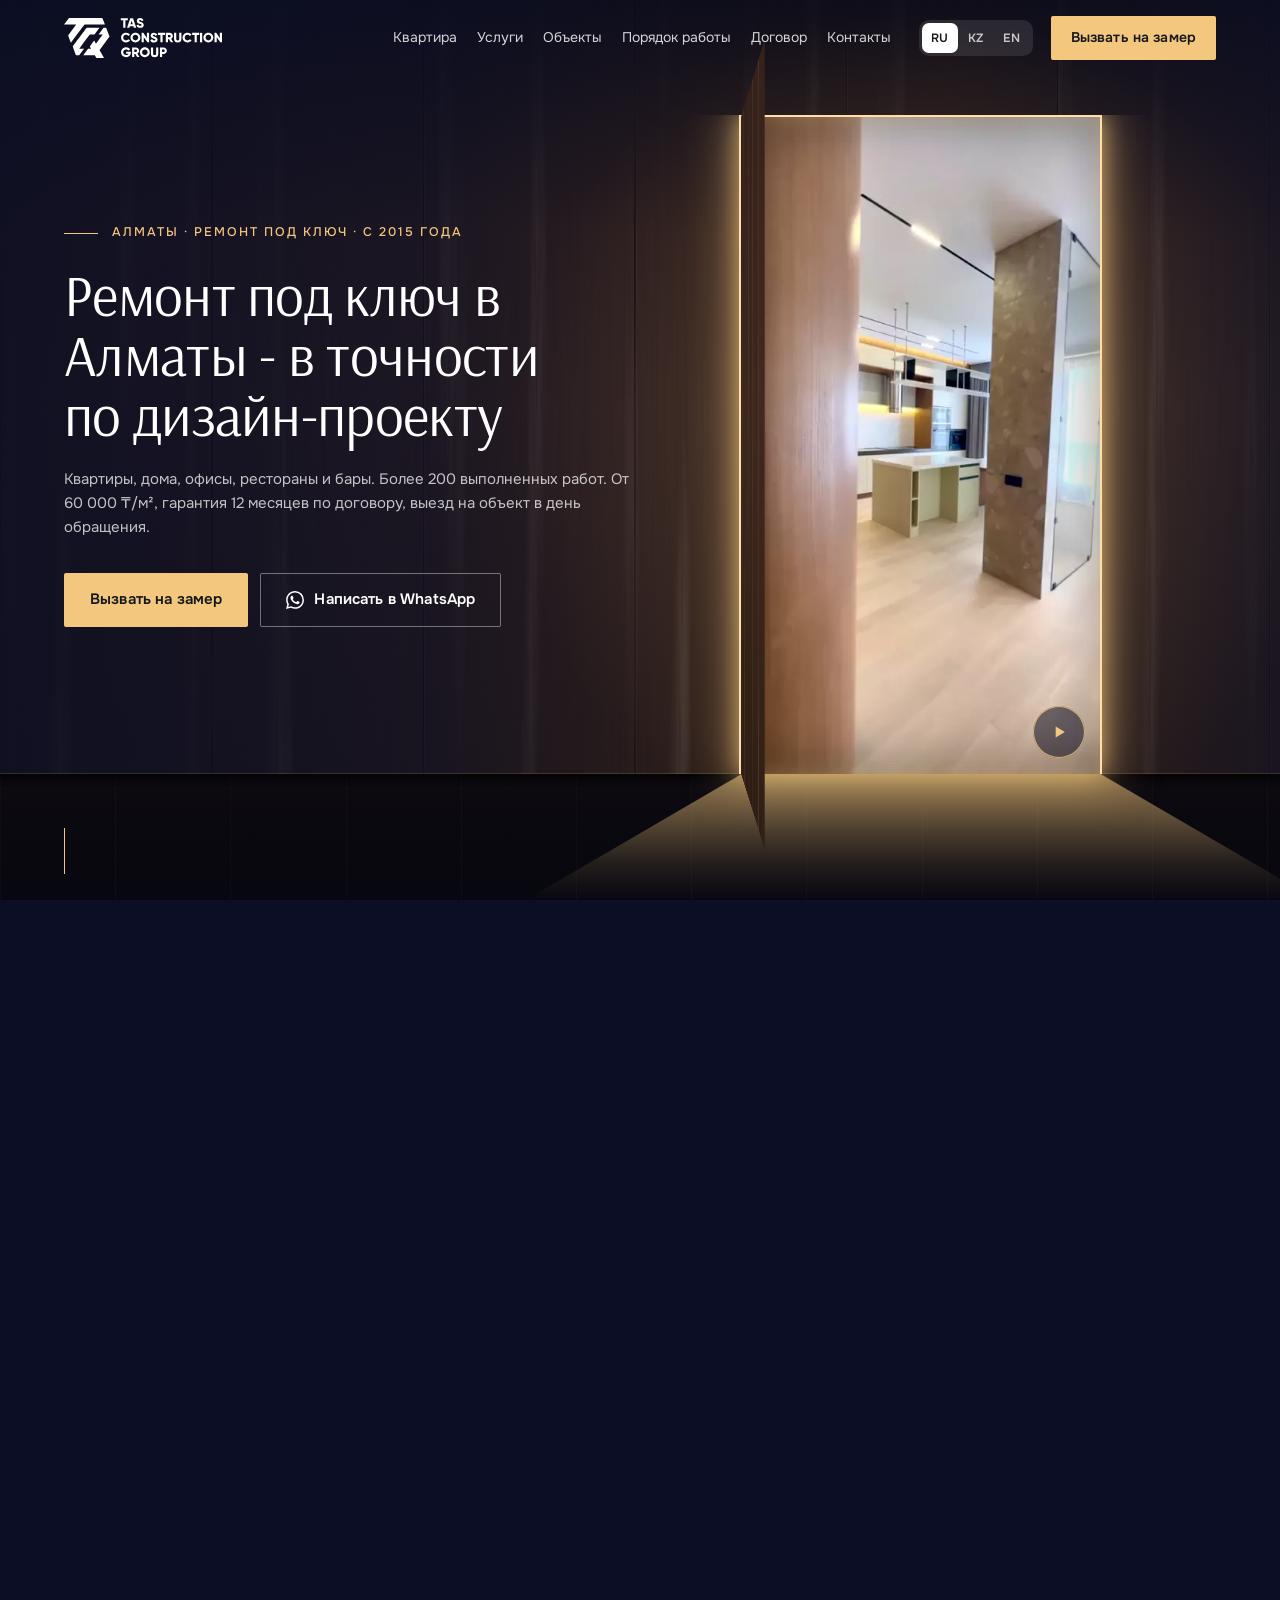
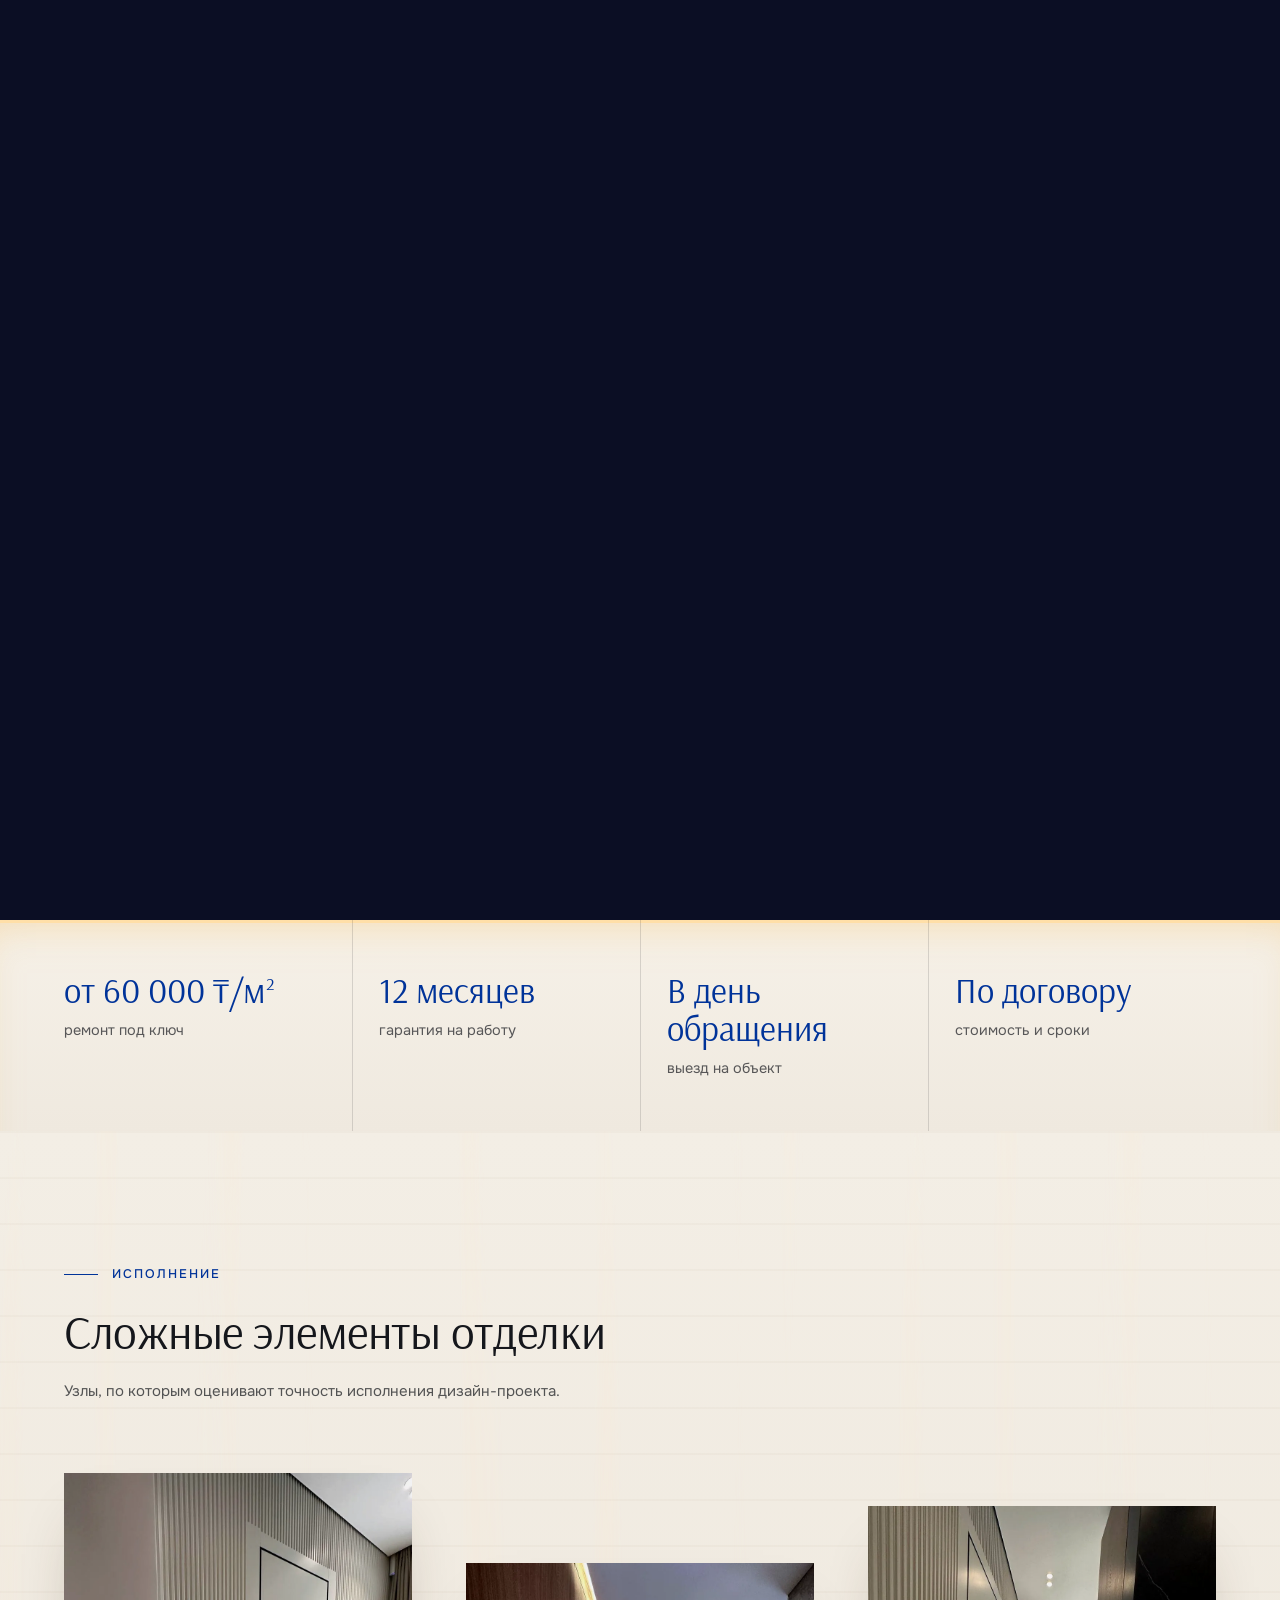
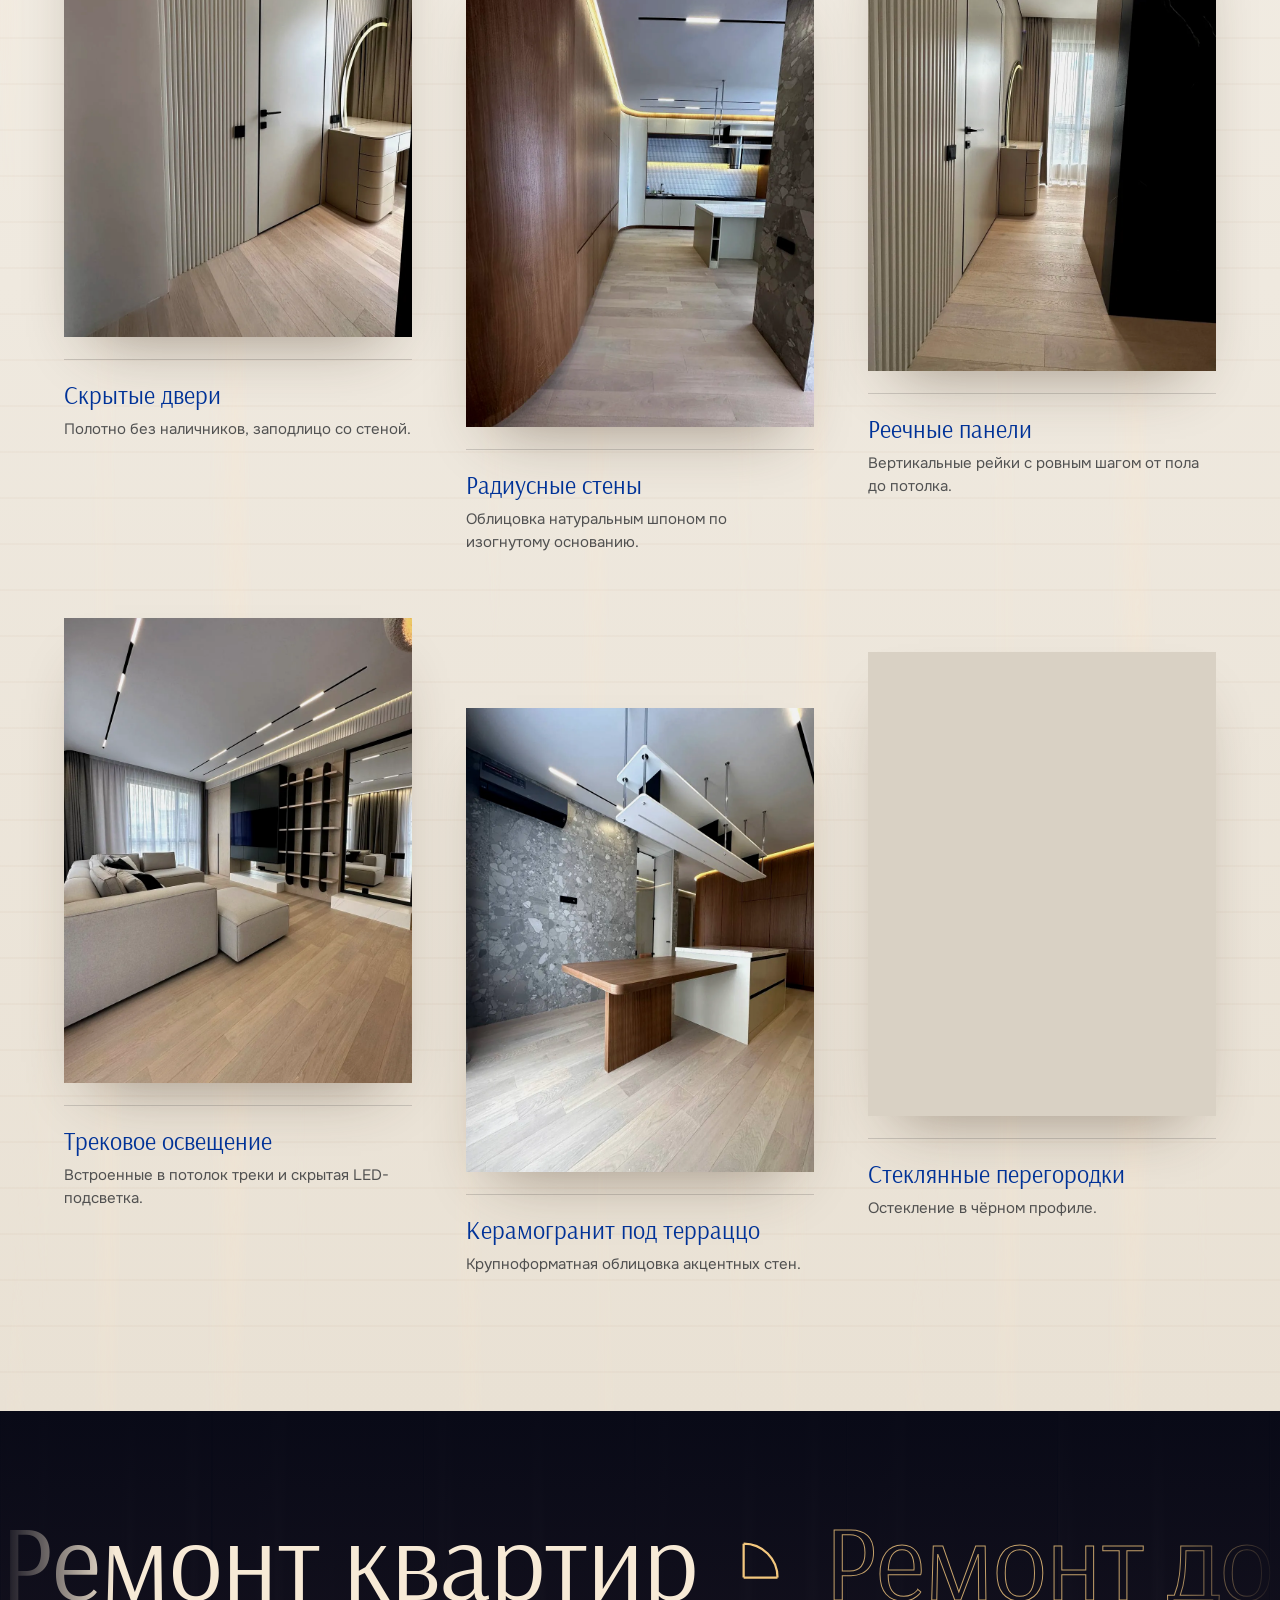
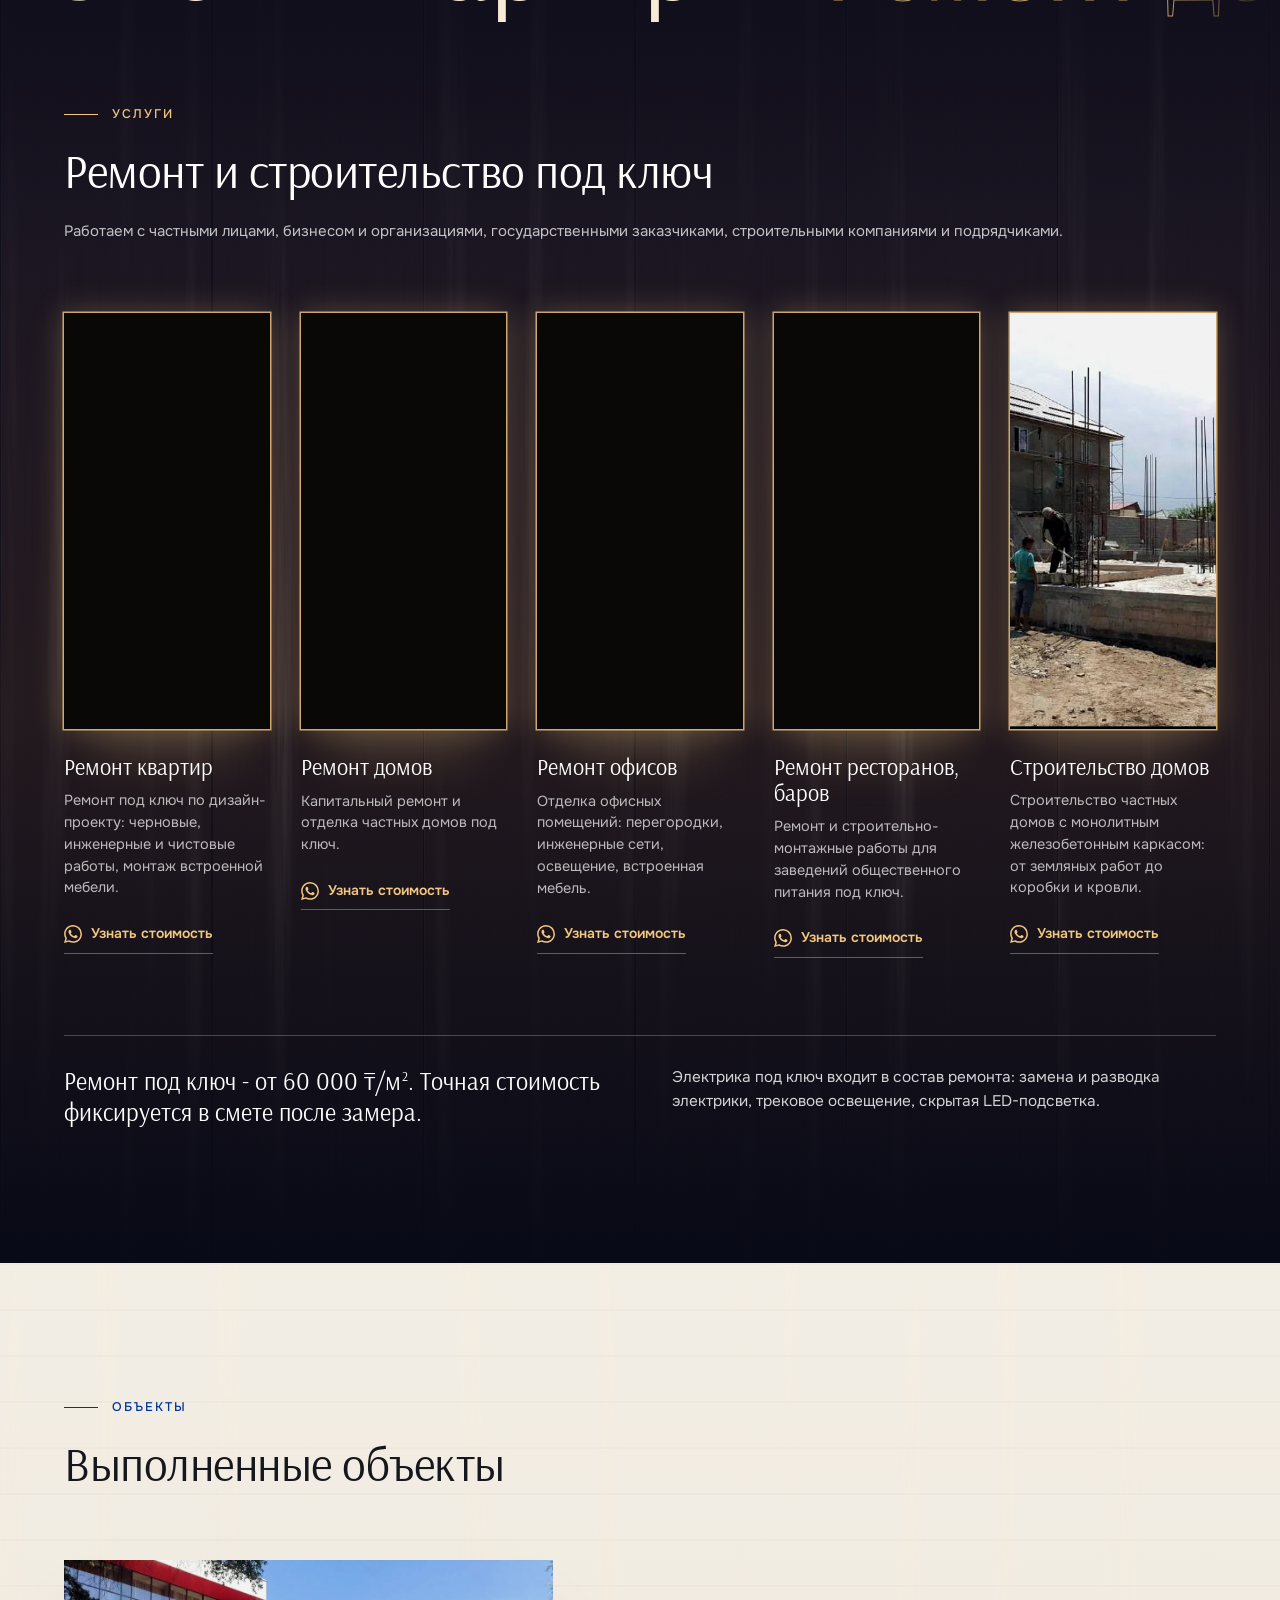
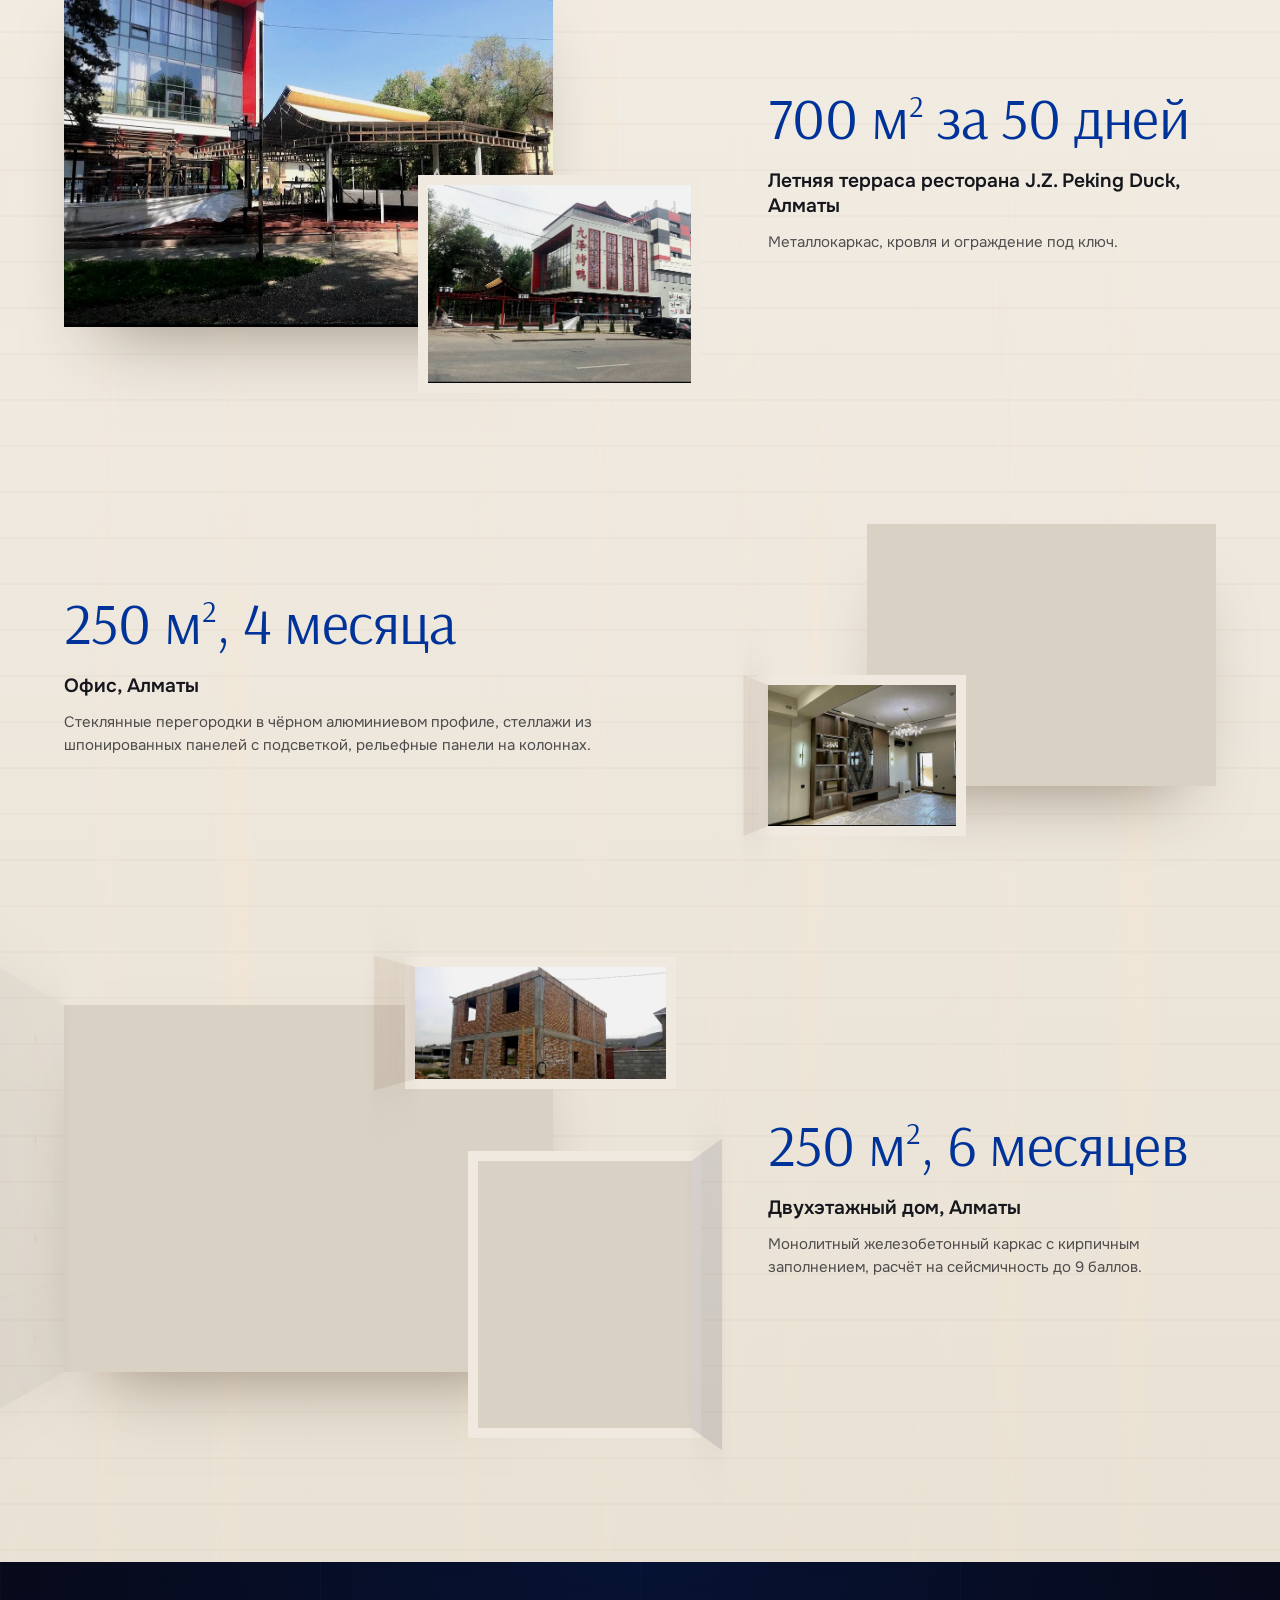
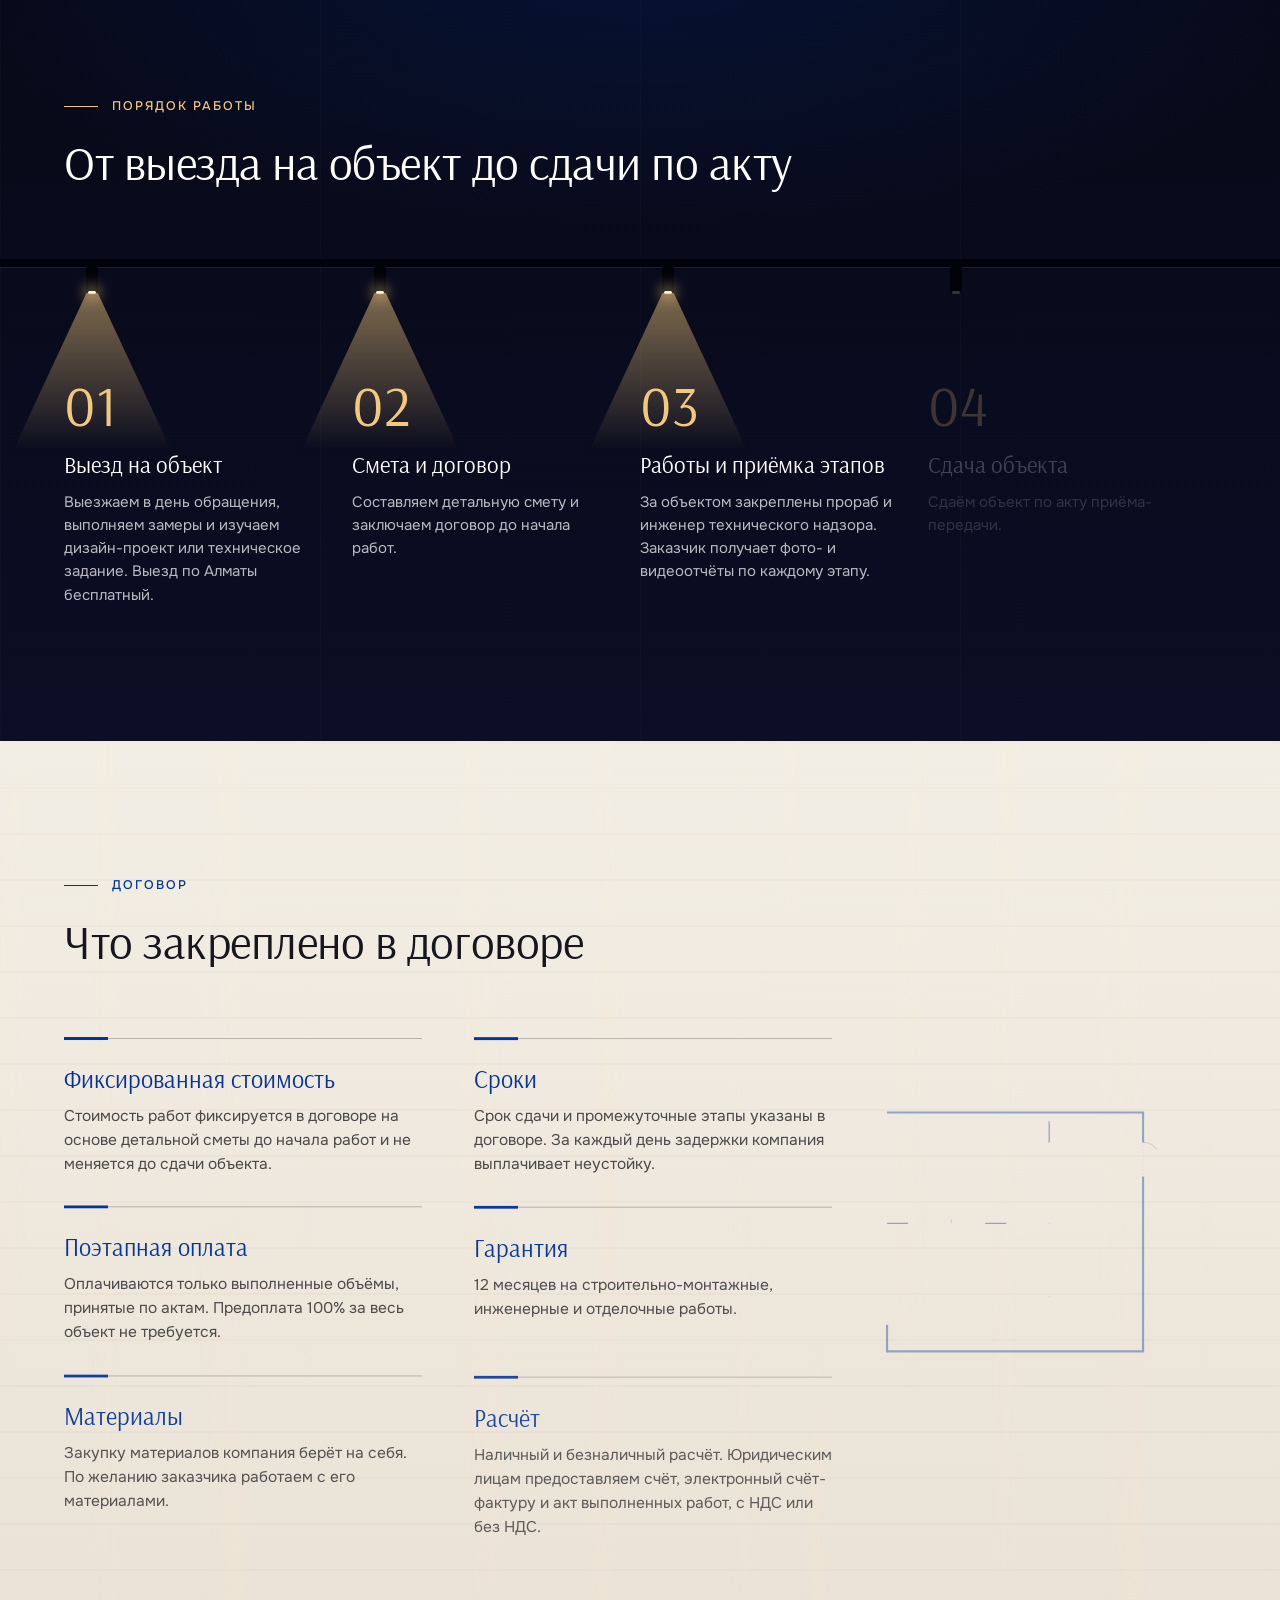
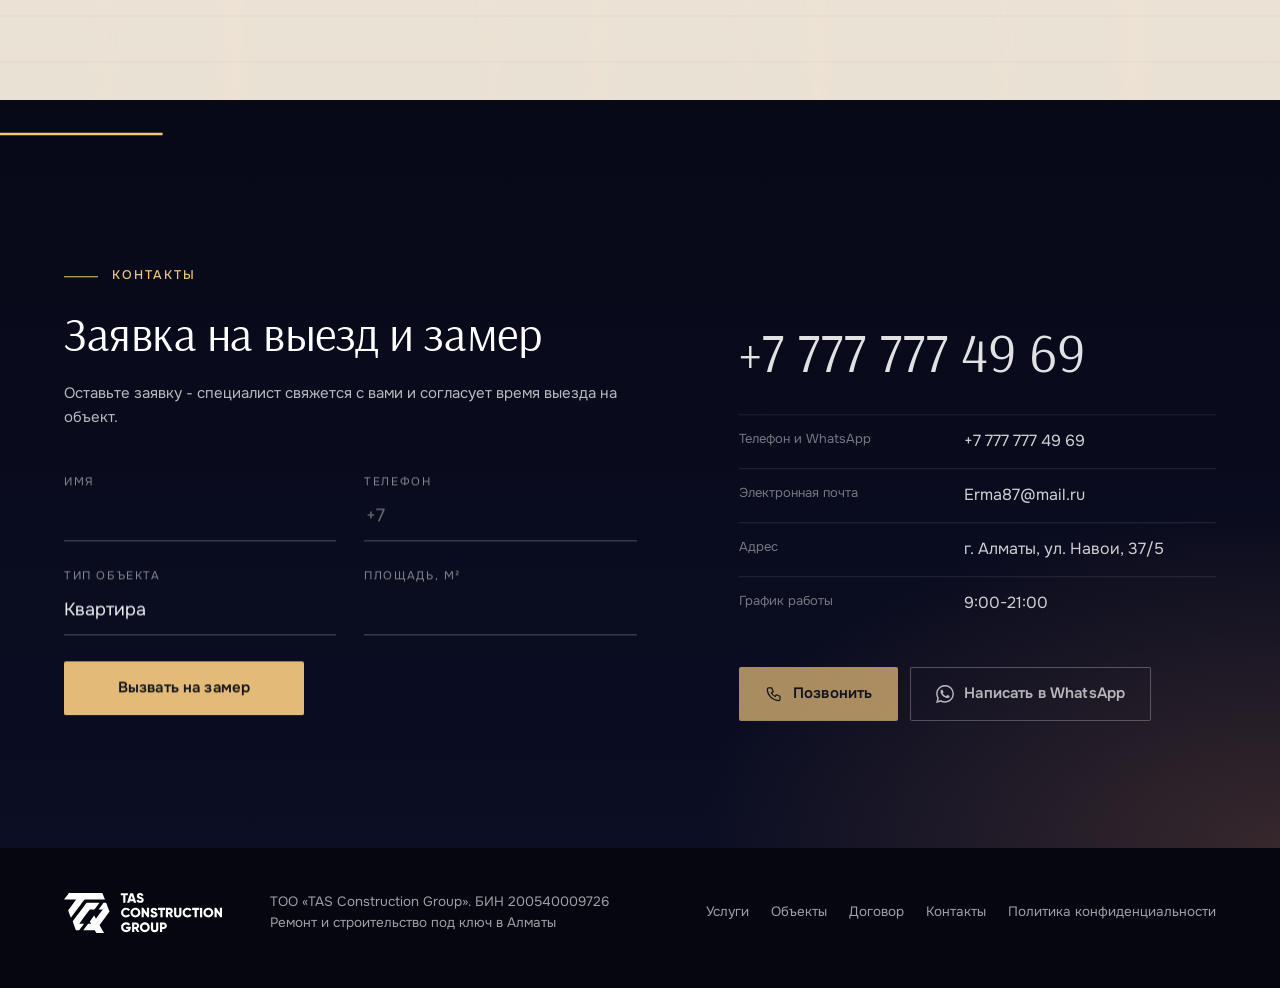
==== commit 6b22c202: "Герой: ползунок вместо прокрутки, двери услуг раскрываются полностью, ровный свет над шагами" ====
--- a/index.html
+++ b/index.html
@@ -27,7 +27,7 @@
 <link rel="stylesheet" href="https://fonts.googleapis.com/css2?family=Arsenal:wght@400;700&family=Onest:wght@400;500;600&display=swap" media="print" onload="this.media='all'">
 <noscript><link rel="stylesheet" href="https://fonts.googleapis.com/css2?family=Arsenal:wght@400;700&family=Onest:wght@400;500;600&display=swap"></noscript>
 <link rel="preload" as="image" href="assets/video/kitchen-poster.webp">
-<link rel="stylesheet" href="styles.css?v=20261124-2">
+<link rel="stylesheet" href="styles.css?v=20261125-1">
 <script type="application/ld+json">
 {"@context":"https://schema.org","@type":"HomeAndConstructionBusiness","name":"Tas Construction Group","legalName":"ТОО «TAS Construction Group»","url":"https://songokura.github.io/tasconstruction/","image":"https://songokura.github.io/tasconstruction/assets/og-image.jpg","logo":"https://songokura.github.io/tasconstruction/assets/logo/tcq-logo.svg","telephone":"+77777774969","email":"Erma87@mail.ru","foundingDate":"2015","priceRange":"от 60 000 ₸/м²","address":{"@type":"PostalAddress","streetAddress":"ул. Навои, 37/5","addressLocality":"Алматы","addressCountry":"KZ"},"areaServed":"Алматы","sameAs":["https://tcq.kz/"]}
 </script>
@@ -149,7 +149,11 @@
 
         <div class="curve" aria-hidden="true"><i></i></div>
       </div>
-      <div class="prog" aria-hidden="true"><i id="prog"></i></div>
+      <div class="scrub" id="scrub">
+        <button class="scrub-b" id="scrubPrev" type="button" aria-label="Назад"><svg viewBox="0 0 24 24"><path d="M15 5l-7 7 7 7" fill="none" stroke="currentColor" stroke-width="1.6"/></svg></button>
+        <input class="scrub-r" id="scrubR" type="range" min="0" max="1000" step="1" value="0" aria-label="Листать комнаты">
+        <button class="scrub-b" id="scrubNext" type="button" aria-label="Вперёд"><svg viewBox="0 0 24 24"><path d="M9 5l7 7-7 7" fill="none" stroke="currentColor" stroke-width="1.6"/></svg></button>
+      </div>
     </div>
 
     <!-- LED-контур и полотно скрытой двери -->
@@ -434,6 +438,6 @@
 <script src="assets/vendor/ScrollTrigger.min.js" defer></script>
 <script src="assets/vendor/SplitText.min.js" defer></script>
 <script src="assets/vendor/lenis.min.js" defer></script>
-<script src="script.js?v=20261124-2" defer></script>
+<script src="script.js?v=20261125-1" defer></script>
 </body>
 </html>
--- a/styles.css
+++ b/styles.css
@@ -131,8 +131,24 @@
   linear-gradient(180deg,#6f4429,#8A5A3C 40%,#5d3923)}
 .curve::before{content:"";position:absolute;inset:0 0 auto 0;height:calc(var(--dt)*.8);background:var(--night-2)}
 .curve i{position:absolute;left:-4%;right:-4%;top:calc(var(--dt)*.8);height:3px;border-radius:50%;background:#ffe9c2;box-shadow:0 0 22px 4px rgba(243,199,126,.7),0 18px 60px 10px rgba(243,199,126,.18)}
-.prog{position:absolute;left:var(--edge);right:var(--edge);bottom:20px;height:1px;background:rgba(255,255,255,.12)}
-.prog i{display:block;height:100%;background:var(--light);transform:scaleX(0);transform-origin:left}
+/* ползунок анфилады */
+.room{touch-action:pan-y}
+.room.drag{cursor:grabbing}
+.scrub{position:absolute;z-index:3;left:var(--edge);right:var(--edge);bottom:18px;display:flex;align-items:center;gap:16px;opacity:0;visibility:hidden;transition:opacity var(--t-mid) var(--ease),visibility 0s linear var(--t-mid)}
+.scrub.on{opacity:1;visibility:visible;transition-delay:0s}
+.scrub-b{flex:0 0 auto;width:44px;height:44px;border-radius:50%;display:grid;place-items:center;color:var(--light);box-shadow:inset 0 0 0 1px rgba(243,199,126,.55);background:rgba(7,9,23,.55);transition:background var(--t-fast) var(--ease),color var(--t-fast) var(--ease),opacity var(--t-fast) var(--ease),transform var(--t-fast) var(--ease)}
+.scrub-b svg{width:18px;height:18px}
+@media (hover:hover){.scrub-b:not(:disabled):hover{background:var(--light);color:var(--graphite)}}
+.scrub-b:active{transform:scale(.95)}
+.scrub-b:disabled{opacity:.3;cursor:default}
+.scrub-r{--p:0%;flex:1 1 auto;min-width:0;height:44px;margin:0;background:transparent;-webkit-appearance:none;appearance:none;cursor:pointer}
+.scrub-r::-webkit-slider-runnable-track{height:2px;border-radius:2px;background:linear-gradient(90deg,var(--light) var(--p),rgba(255,255,255,.18) var(--p))}
+.scrub-r::-moz-range-track{height:2px;border-radius:2px;background:linear-gradient(90deg,var(--light) var(--p),rgba(255,255,255,.18) var(--p))}
+.scrub-r::-webkit-slider-thumb{-webkit-appearance:none;width:22px;height:22px;margin-top:-10px;border-radius:50%;background:var(--light);border:5px solid #1a140c;box-shadow:0 0 0 1.5px var(--light),0 0 18px 2px rgba(243,199,126,.55);transition:transform var(--t-fast) var(--ease)}
+.scrub-r::-moz-range-thumb{width:12px;height:12px;border-radius:50%;background:var(--light);border:5px solid #1a140c;box-shadow:0 0 0 1.5px var(--light),0 0 18px 2px rgba(243,199,126,.55)}
+.scrub-r:active::-webkit-slider-thumb{transform:scale(1.15)}
+.scrub-r:focus-visible{outline:none}
+.scrub-r:focus-visible::-webkit-slider-thumb{box-shadow:0 0 0 1.5px var(--light),0 0 0 5px rgba(243,199,126,.35)}
 
 .led{position:absolute;z-index:4;pointer-events:none;border:2px solid #ffdfa8;border-bottom:0;box-shadow:0 0 20px 1px rgba(243,199,126,.6),inset 0 0 22px 0 rgba(243,199,126,.35)}
 .door3d{position:absolute;inset:0;z-index:5;perspective:1900px;pointer-events:none}
@@ -230,8 +246,8 @@
 .sdoor{position:relative;aspect-ratio:1/2.02;perspective:1300px;background:#0a0806;box-shadow:0 0 0 1.5px rgba(243,199,126,.8),0 0 30px rgba(243,199,126,.28),0 60px 50px -30px rgba(243,199,126,.16)}
 .sdoor img{width:100%;height:100%;object-fit:cover}
 .sdoor .leaf{transition:transform var(--t-scene) var(--ease);box-shadow:10px 0 40px rgba(0,0,0,.5)}
-.svc.is-open .sdoor .leaf{transform:rotateY(-34deg)}
-@media (hover:hover){.svc.is-open:hover .sdoor .leaf{transform:rotateY(-74deg)}}
+.sdoor .leaf{transition:transform 1.6s var(--ease),opacity .45s linear 1.15s}
+.svc.is-open .sdoor .leaf{transform:rotateY(-100deg);opacity:0}
 .hnd{position:absolute;right:9%;top:47%;width:3px;height:11%;background:#050505;box-shadow:1px 0 0 rgba(255,255,255,.18)}
 .svc h3{position:relative;z-index:1;font:400 clamp(21px,1.75vw,29px)/1.15 var(--display);margin-top:26px}
 .svc p{margin-top:10px;font-size:14.5px;line-height:1.5;color:rgba(255,255,255,.7)}
@@ -261,9 +277,9 @@
 .trk{display:grid;grid-template-columns:repeat(4,minmax(0,1fr));position:relative}
 .trk::before{content:"";position:absolute;left:calc(var(--edge)*-1);right:calc(var(--edge)*-1);top:0;height:8px;background:#02030a;box-shadow:0 1px 0 rgba(255,255,255,.08)}
 .step{position:relative;padding:118px clamp(16px,2.4vw,44px) 0 0}
-.spot{position:absolute;left:20px;top:8px;width:12px;height:26px;background:#02030a;border-radius:0 0 3px 3px}
+.spot{position:absolute;left:calc(.5em - 6px);top:8px;font-size:clamp(44px,4.4vw,78px);width:12px;height:26px;background:#02030a;border-radius:0 0 3px 3px}
 .spot::after{content:"";position:absolute;left:2px;right:2px;bottom:-1px;height:3px;border-radius:2px;background:#33343c;transition:background var(--t-scene) var(--ease),box-shadow var(--t-scene) var(--ease)}
-.cone{position:absolute;left:-74px;top:34px;width:200px;height:330px;background:linear-gradient(180deg,rgba(243,199,126,.7),rgba(243,199,126,.14) 55%,transparent);clip-path:polygon(47% 0,53% 0,100% 100%,0 100%);opacity:0;transition:opacity var(--t-scene) var(--ease);pointer-events:none}
+.cone{position:absolute;font-size:clamp(44px,4.4vw,78px);left:calc(.5em - 1.4em);top:34px;width:2.8em;height:calc(84px + 1.3em);background:linear-gradient(180deg,rgba(243,199,126,.5),rgba(243,199,126,.16) 70%,transparent);clip-path:polygon(46.5% 0,53.5% 0,100% 100%,0 100%);opacity:0;transition:opacity var(--t-scene) var(--ease);pointer-events:none}
 .num{display:block;font:400 clamp(44px,4.4vw,78px)/1 var(--display);color:var(--light)}
 .step h3{font:400 clamp(21px,1.8vw,29px)/1.2 var(--display);margin-top:18px}
 .step p{margin-top:12px;font-size:15px;color:rgba(255,255,255,.72)}
@@ -361,7 +377,8 @@
   .fr figcaption b{display:block;font-size:30px;margin:0 0 10px}
   .p0 + .rail + .fr{margin-left:0}
   .scrollcue{display:none}
-  .prog{bottom:74px}
+  .scrub{bottom:72px;gap:10px}
+  .scrub-b{width:40px;height:40px}
   .terms-in{grid-template-columns:repeat(2,minmax(0,1fr))}
   .term{padding:26px 14px}
   .term:nth-child(odd){border-left:0;padding-left:0}
@@ -382,7 +399,7 @@
   .trk::before{display:none}
   .step{padding:74px 0 46px 0}
   .step::before{content:"";position:absolute;left:calc(var(--edge)*-1);right:calc(var(--edge)*-1);top:0;height:8px;background:#02030a;box-shadow:0 1px 0 rgba(255,255,255,.08)}
-  .cone{height:230px}
+  .cone{height:calc(40px + 1.3em);width:1.8em;left:calc(.5em - .9em)}
   .clauses{grid-template-columns:1fr}
   .ct-grid{grid-template-columns:1fr}
   .form{grid-template-columns:1fr}
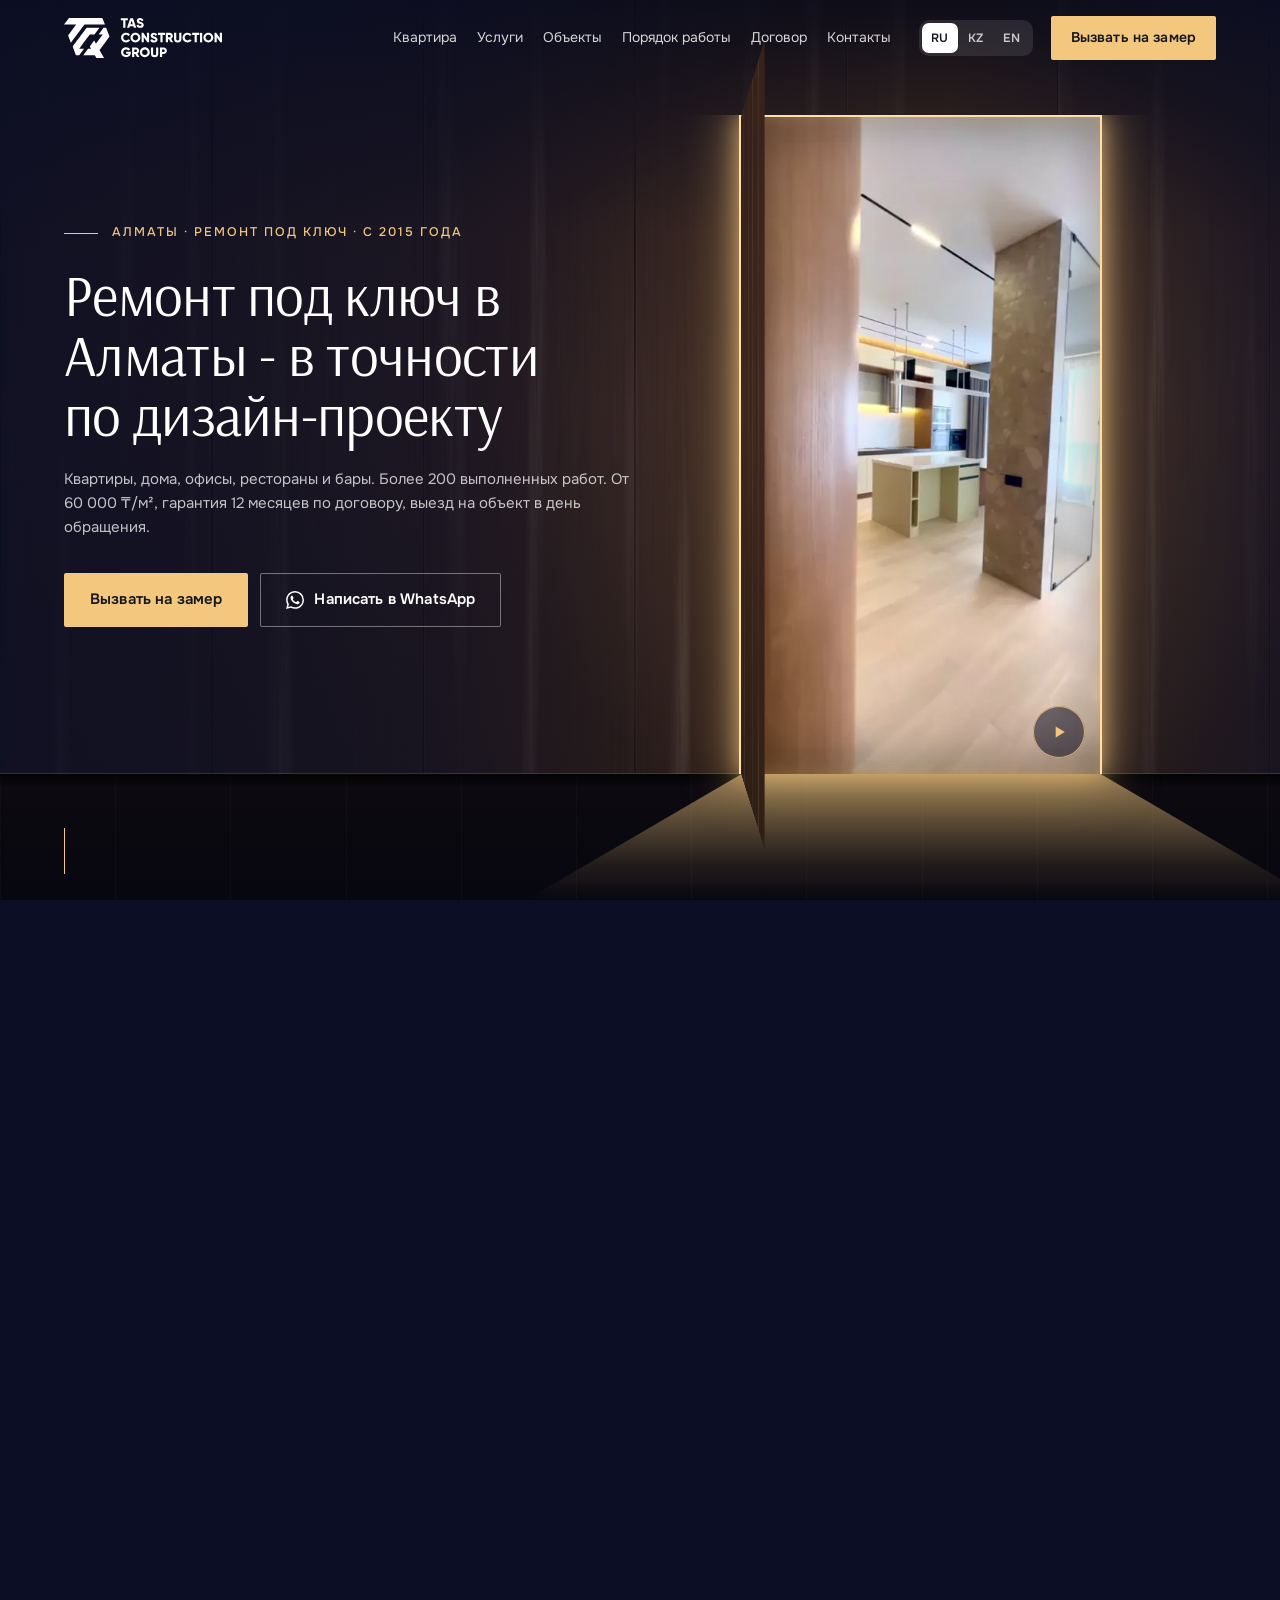
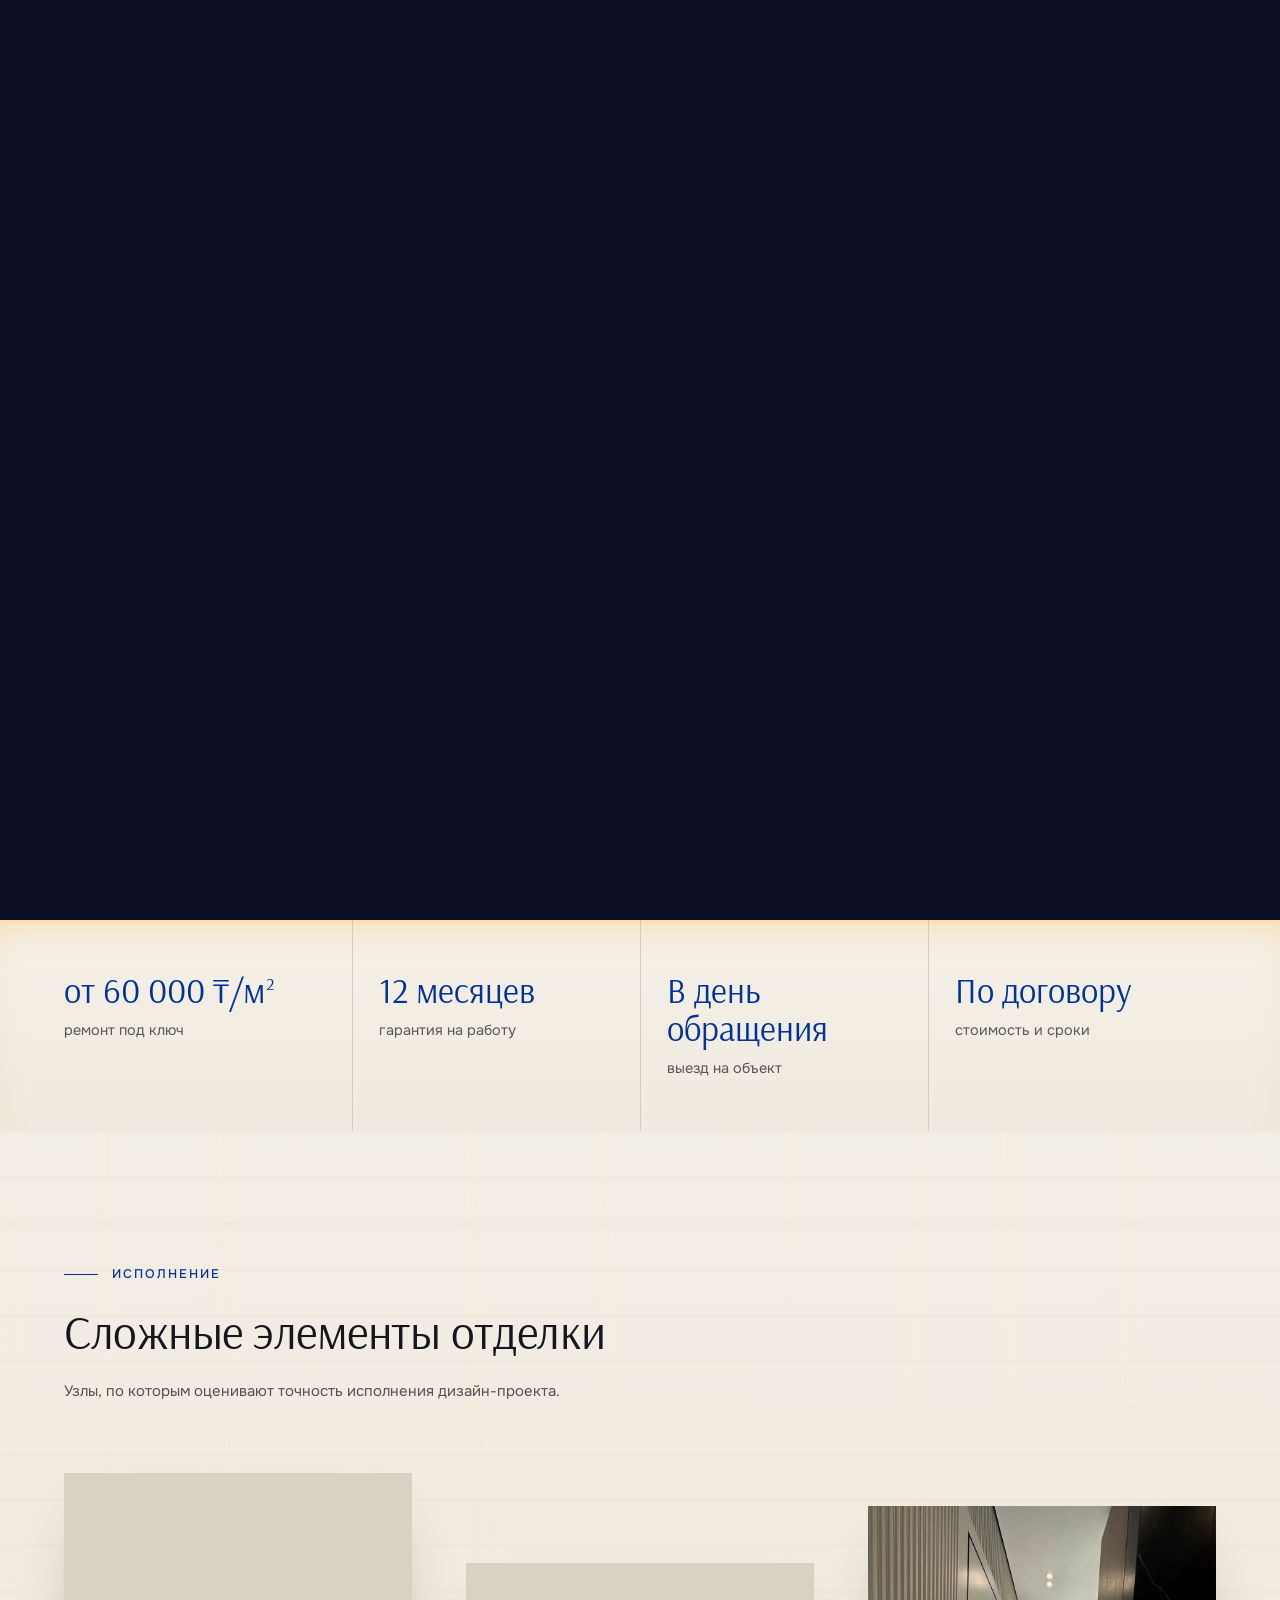
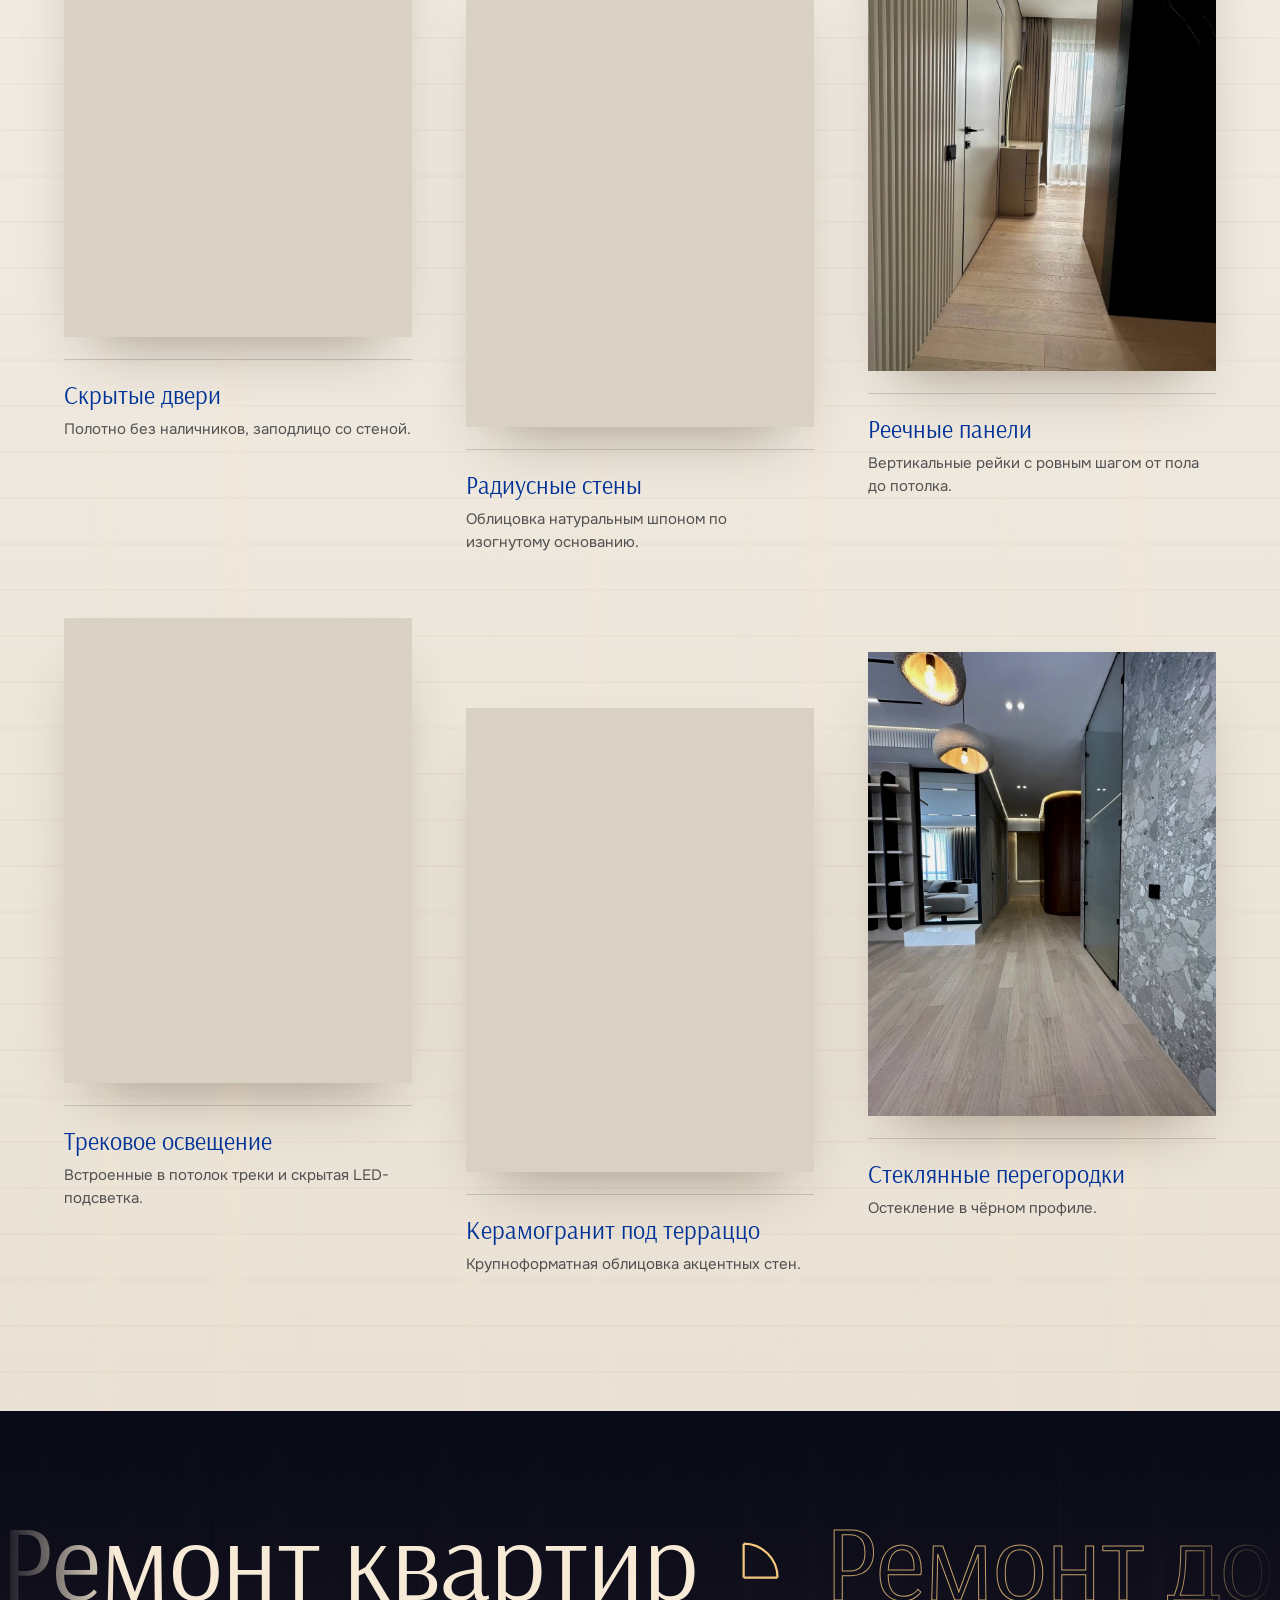
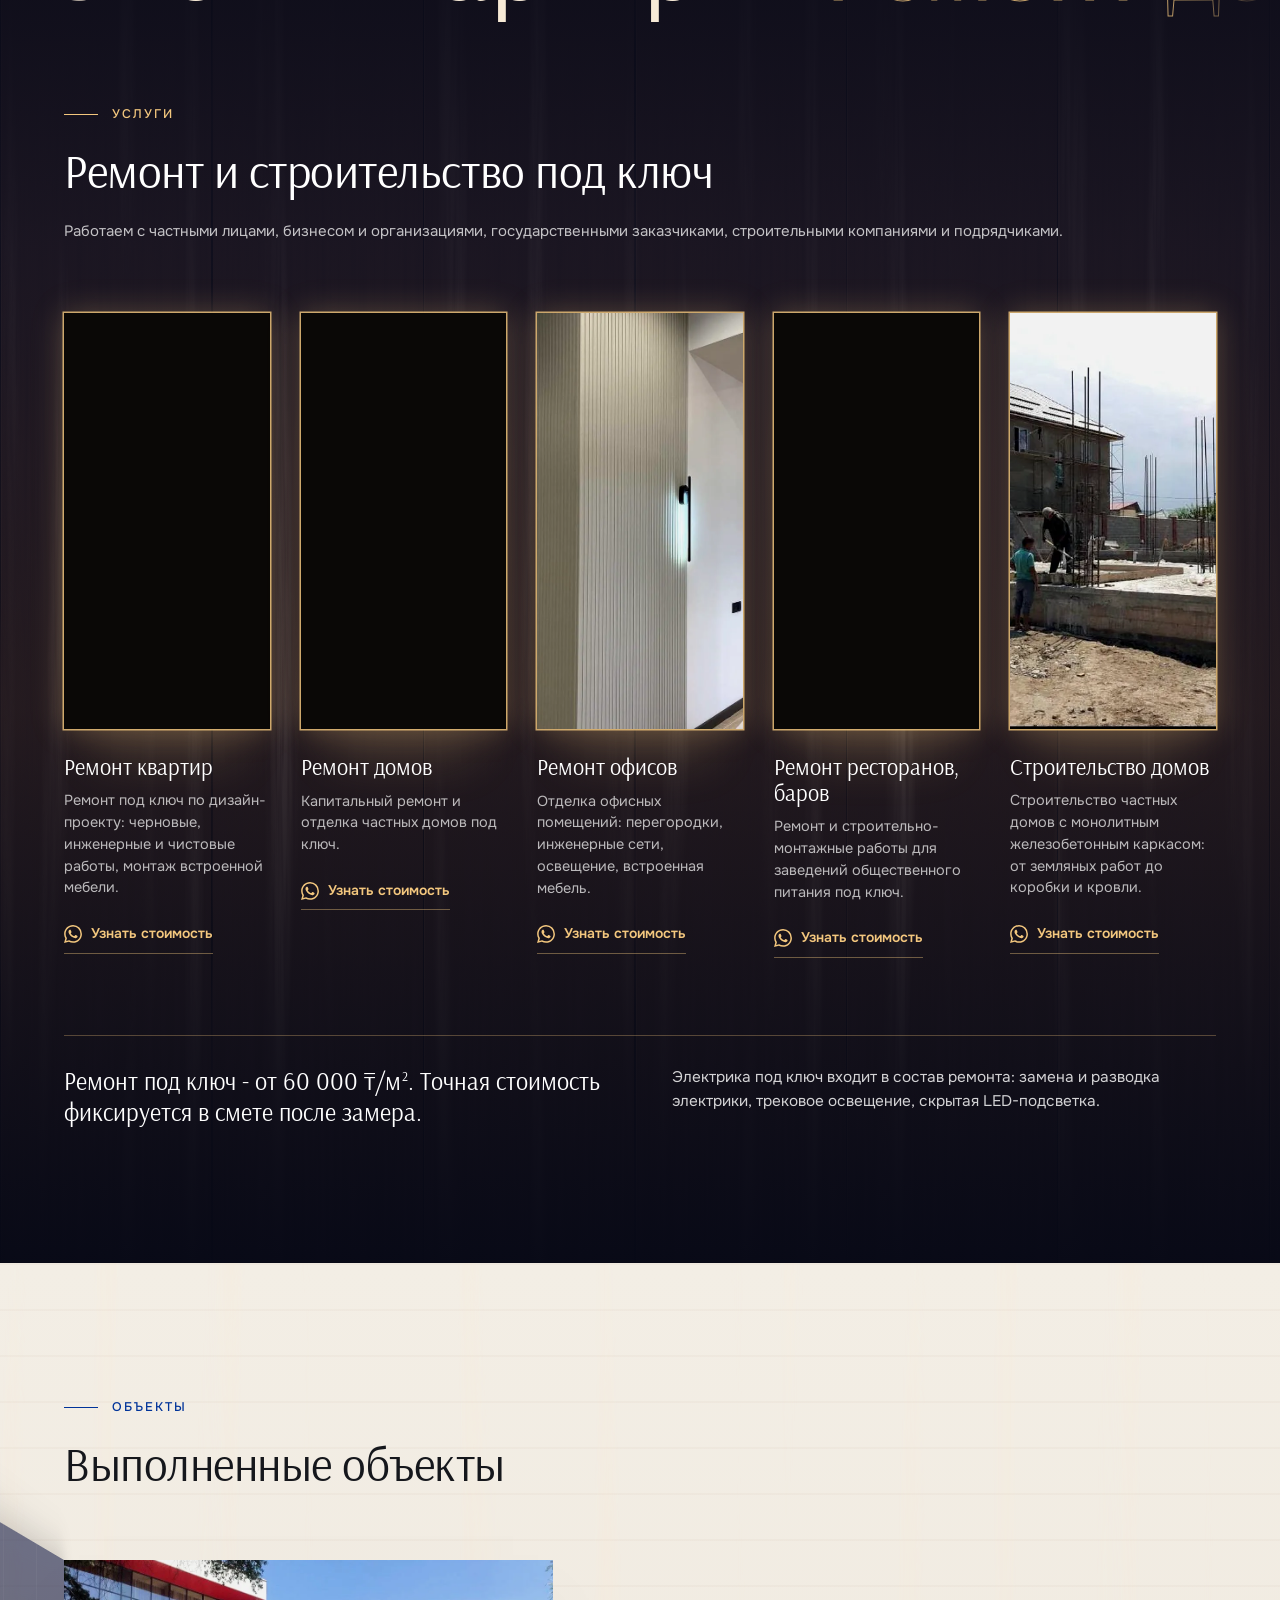
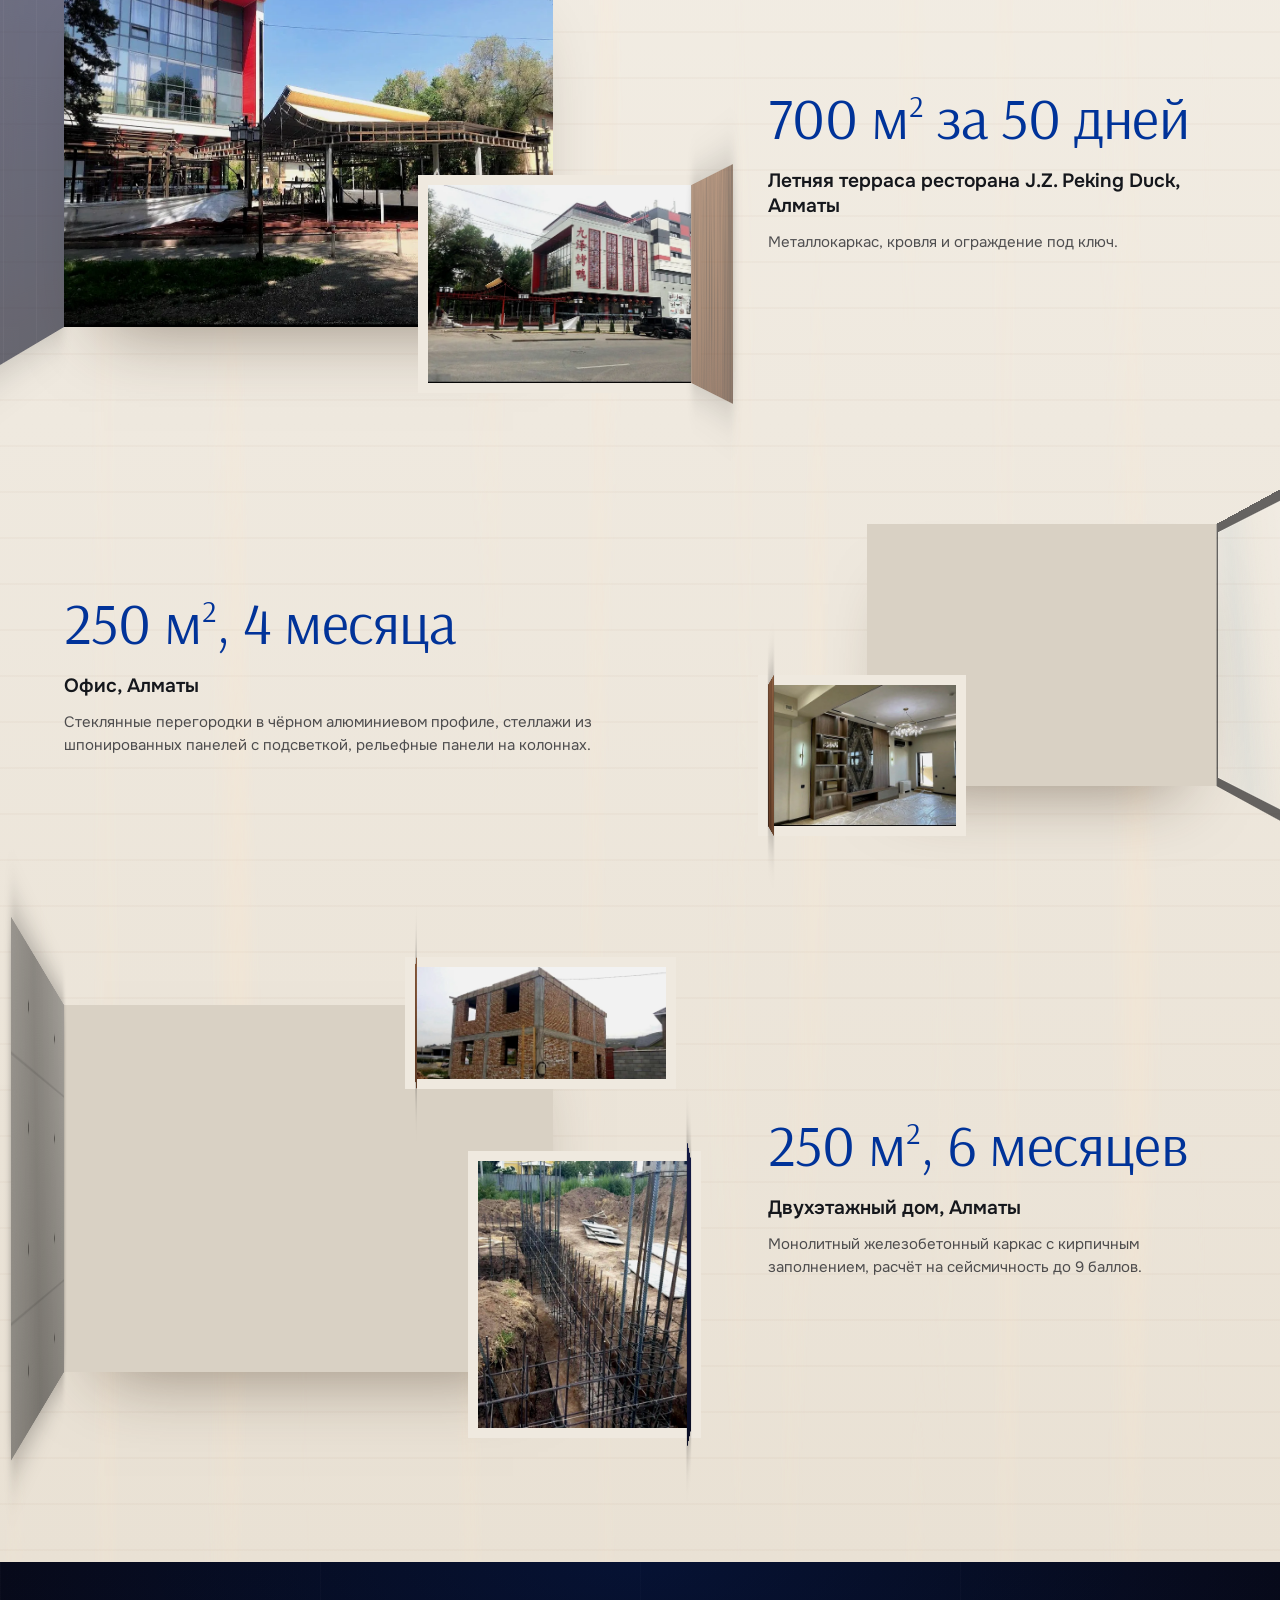
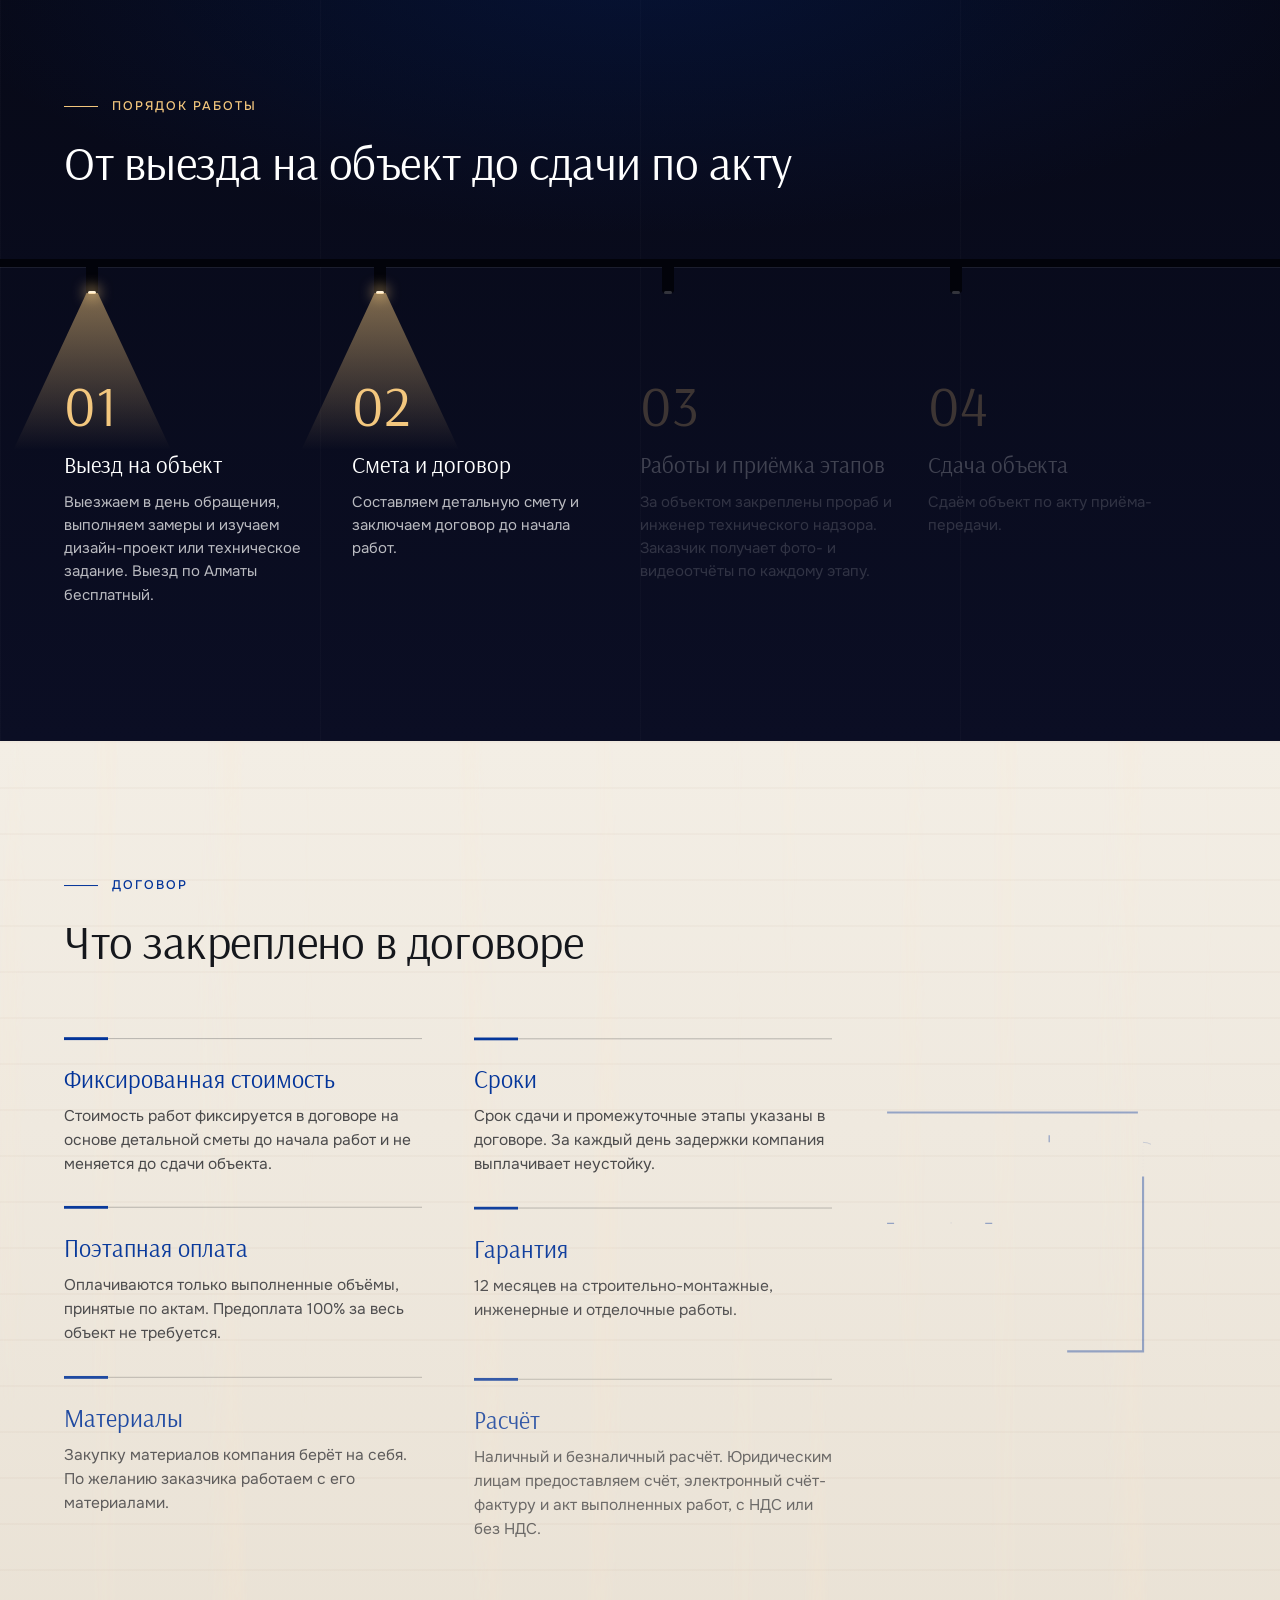
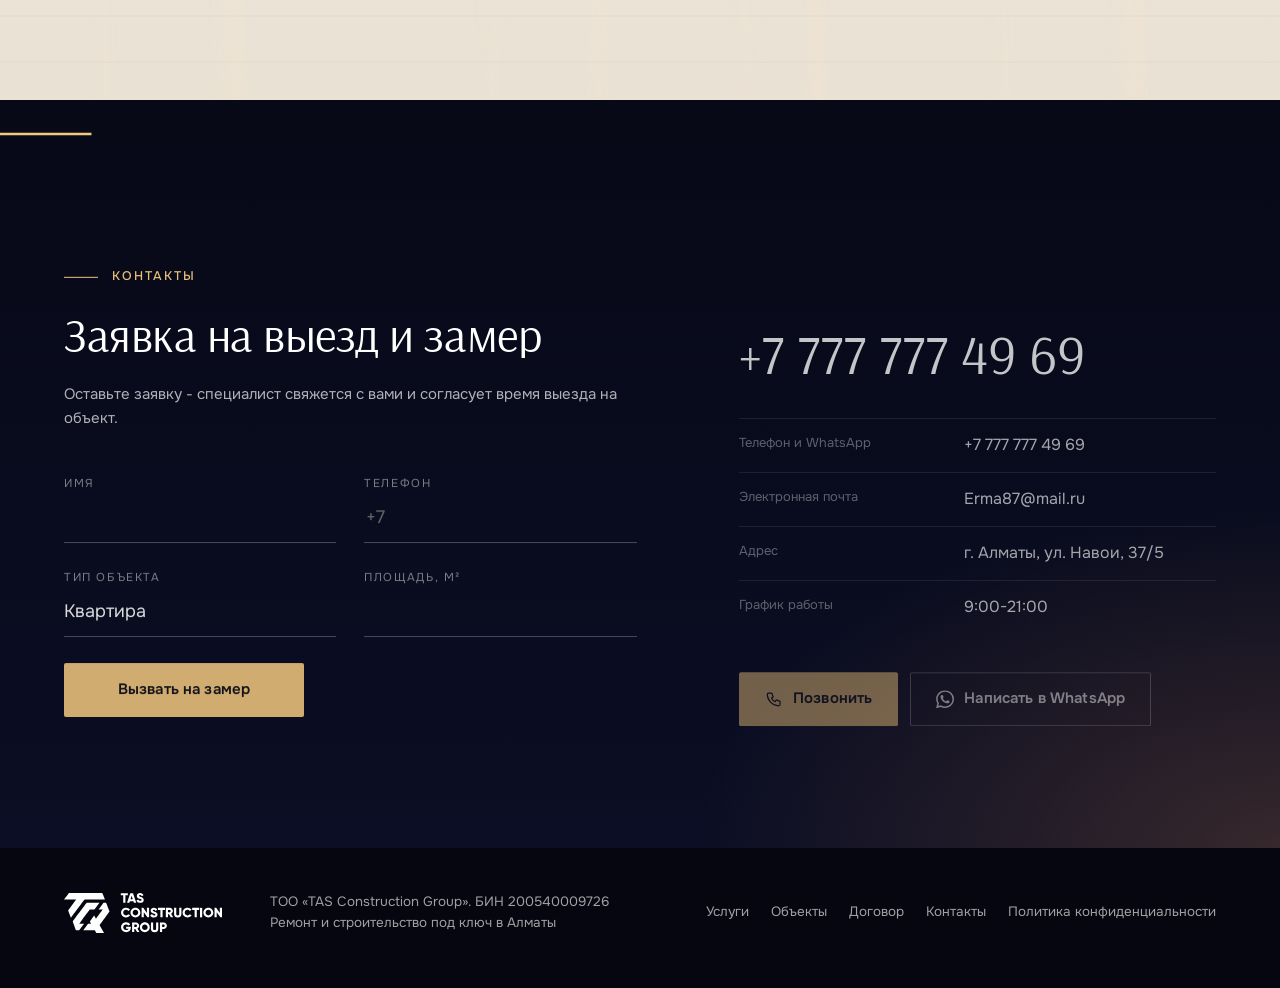
==== commit b11536b5: "Анфилада: финальный проём с заявкой вместо пустой стены, ровный конец ленты" ====
--- a/index.html
+++ b/index.html
@@ -27,7 +27,7 @@
 <link rel="stylesheet" href="https://fonts.googleapis.com/css2?family=Arsenal:wght@400;700&family=Onest:wght@400;500;600&display=swap" media="print" onload="this.media='all'">
 <noscript><link rel="stylesheet" href="https://fonts.googleapis.com/css2?family=Arsenal:wght@400;700&family=Onest:wght@400;500;600&display=swap"></noscript>
 <link rel="preload" as="image" href="assets/video/kitchen-poster.webp">
-<link rel="stylesheet" href="styles.css?v=20261125-1">
+<link rel="stylesheet" href="styles.css?v=20261125-2">
 <script type="application/ld+json">
 {"@context":"https://schema.org","@type":"HomeAndConstructionBusiness","name":"Tas Construction Group","legalName":"ТОО «TAS Construction Group»","url":"https://songokura.github.io/tasconstruction/","image":"https://songokura.github.io/tasconstruction/assets/og-image.jpg","logo":"https://songokura.github.io/tasconstruction/assets/logo/tcq-logo.svg","telephone":"+77777774969","email":"Erma87@mail.ru","foundingDate":"2015","priceRange":"от 60 000 ₸/м²","address":{"@type":"PostalAddress","streetAddress":"ул. Навои, 37/5","addressLocality":"Алматы","addressCountry":"KZ"},"areaServed":"Алматы","sameAs":["https://tcq.kz/"]}
 </script>
@@ -147,7 +147,18 @@
           <figcaption data-i18n="kv.c6"><b>Гардеробная.</b> Фасады из шпона с врезными ручками.</figcaption>
         </figure>
 
-        <div class="curve" aria-hidden="true"><i></i></div>
+        <div class="endc">
+          <i class="lamp"></i>
+          <div class="endc-in">
+            <p class="kicker" data-i18n="end.kicker">Ваш объект</p>
+            <h3 class="endc-h" data-i18n="end.h">Следующая комната - ваша</h3>
+            <p class="endc-p" data-i18n="end.p">Выезжаем на объект в день обращения. Выезд по Алматы бесплатный.</p>
+            <div class="endc-btns">
+              <a class="btn btn-light" href="#kontakty" data-i18n="hero.btn1">Вызвать на замер</a>
+              <a class="btn btn-line" href="https://wa.me/77777774969?text=%D0%97%D0%B4%D1%80%D0%B0%D0%B2%D1%81%D1%82%D0%B2%D1%83%D0%B9%D1%82%D0%B5.%20%D0%9D%D1%83%D0%B6%D0%B5%D0%BD%20%D1%80%D0%B5%D0%BC%D0%BE%D0%BD%D1%82%20%D0%BF%D0%BE%D0%B4%20%D0%BA%D0%BB%D1%8E%D1%87%20%D0%B2%20%D0%90%D0%BB%D0%BC%D0%B0%D1%82%D1%8B%2C%20%D0%BF%D1%80%D0%BE%D1%88%D1%83%20%D1%81%D0%B2%D1%8F%D0%B7%D0%B0%D1%82%D1%8C%D1%81%D1%8F%20%D0%B4%D0%BB%D1%8F%20%D0%B2%D1%8B%D0%B5%D0%B7%D0%B4%D0%B0%20%D0%BD%D0%B0%20%D0%B7%D0%B0%D0%BC%D0%B5%D1%80." data-wa="wa.gen" target="_blank" rel="noopener"><svg class="ic"><use href="#ic-wa"/></svg><span data-i18n="hero.btn2">Написать в WhatsApp</span></a>
+            </div>
+          </div>
+        </div>
       </div>
       <div class="scrub" id="scrub">
         <button class="scrub-b" id="scrubPrev" type="button" aria-label="Назад"><svg viewBox="0 0 24 24"><path d="M15 5l-7 7 7 7" fill="none" stroke="currentColor" stroke-width="1.6"/></svg></button>
@@ -438,6 +449,6 @@
 <script src="assets/vendor/ScrollTrigger.min.js" defer></script>
 <script src="assets/vendor/SplitText.min.js" defer></script>
 <script src="assets/vendor/lenis.min.js" defer></script>
-<script src="script.js?v=20261125-1" defer></script>
+<script src="script.js?v=20261125-2" defer></script>
 </body>
 </html>
--- a/styles.css
+++ b/styles.css
@@ -95,7 +95,7 @@
   radial-gradient(90vw 60svh at 50% 108%,rgba(138,90,60,.28),transparent 70%),
   repeating-linear-gradient(90deg,rgba(255,255,255,.022) 0 1px,transparent 1px 31svh),
   linear-gradient(180deg,#060714 0,#0B0E24 46%,#0d1030 100%)}
-.track{position:absolute;left:0;top:0;height:100%;display:flex;align-items:flex-start;padding-right:10vw;will-change:transform}
+.track{position:absolute;left:0;top:0;height:100%;display:flex;align-items:flex-start;padding-right:calc(50vw - var(--fw)/2);will-change:transform}
 .p0{position:relative;flex:0 0 100vw;height:100%}
 .go{display:flex;align-items:center;gap:14px;margin-top:38px;color:var(--light)}
 .go span{width:84px;height:1px;background:currentColor;opacity:.5}
@@ -111,7 +111,7 @@
 .rail{position:absolute;left:104vw;right:0;top:calc(var(--dt)*.8 - 4px);height:8px;background:#03040b;box-shadow:0 1px 0 rgba(255,255,255,.07)}
 .fr{position:relative;flex:0 0 var(--fw);height:var(--fh);margin:var(--dt) 0 0 var(--gap)}
 .p0 + .rail + .fr{margin-left:4vw}
-.fr-box{position:absolute;inset:0;perspective:1700px;box-shadow:0 0 0 1.5px rgba(243,199,126,.85),0 0 26px 1px rgba(243,199,126,.32)}
+.fr-box{position:absolute;inset:0;perspective:2800px;box-shadow:0 0 0 1.5px rgba(243,199,126,.85),0 0 26px 1px rgba(243,199,126,.32)}
 .fr-box img{width:100%;height:100%;object-fit:cover}
 .fr figcaption{position:absolute;left:0;right:0;top:calc(100% + 18px);font-size:14px;line-height:1.45;color:rgba(255,255,255,.66)}
 .fr figcaption b{font:400 19px/1.2 var(--display);color:#fff;margin-right:6px}
@@ -119,18 +119,17 @@
 .lamp::after{content:"";position:absolute;left:-22%;right:-22%;top:3px;height:calc(var(--dt)*.2 - 7px);background:linear-gradient(180deg,rgba(243,199,126,.22),transparent);clip-path:polygon(16% 0,84% 0,100% 100%,0 100%);opacity:0;transition:opacity var(--t-scene) var(--ease)}
 .fr.on .lamp{background:#ffe9c2;box-shadow:0 0 16px 2px rgba(243,199,126,.75)}
 .fr.on .lamp::after{opacity:1}
-.curve{position:relative;flex:0 0 calc(var(--fh)*.7);height:calc(var(--dt) + var(--fh));margin-left:var(--gap);background:
-  linear-gradient(90deg,transparent calc(9% - 1px),rgba(0,0,0,.55) 9%,transparent calc(9% + 1px)),
-  linear-gradient(90deg,transparent calc(24% - 1px),rgba(0,0,0,.5) 24%,transparent calc(24% + 1px)),
-  linear-gradient(90deg,transparent calc(44% - 1px),rgba(0,0,0,.45) 44%,transparent calc(44% + 1px)),
-  linear-gradient(90deg,transparent calc(66% - 1px),rgba(0,0,0,.5) 66%,transparent calc(66% + 1px)),
-  linear-gradient(90deg,transparent calc(84% - 1px),rgba(0,0,0,.55) 84%,transparent calc(84% + 1px)),
-  linear-gradient(90deg,transparent calc(95% - 1px),rgba(0,0,0,.6) 95%,transparent calc(95% + 1px)),
-  linear-gradient(90deg,rgba(6,7,20,.96) 0,rgba(6,7,20,.25) 26%,rgba(255,214,160,.10) 46%,rgba(6,7,20,.35) 72%,rgba(6,7,20,.97) 100%),
-  var(--grain) 0 0/480px 960px,
-  linear-gradient(180deg,#6f4429,#8A5A3C 40%,#5d3923)}
-.curve::before{content:"";position:absolute;inset:0 0 auto 0;height:calc(var(--dt)*.8);background:var(--night-2)}
-.curve i{position:absolute;left:-4%;right:-4%;top:calc(var(--dt)*.8);height:3px;border-radius:50%;background:#ffe9c2;box-shadow:0 0 22px 4px rgba(243,199,126,.7),0 18px 60px 10px rgba(243,199,126,.18)}
+/* финал анфилады: проём с заявкой вместо пустой стены */
+.endc{position:relative;flex:0 0 var(--fw);height:var(--fh);margin:var(--dt) 0 0 var(--gap)}
+.endc::before{content:"";position:absolute;inset:-22% -42%;background:radial-gradient(closest-side,rgba(243,199,126,.14),rgba(138,90,60,.07) 55%,transparent);pointer-events:none}
+.endc .lamp{background:#ffe9c2;box-shadow:0 0 16px 2px rgba(243,199,126,.75)}
+.endc .lamp::after{opacity:1}
+.endc-in{position:absolute;inset:0;display:flex;flex-direction:column;justify-content:flex-end;padding:clamp(24px,2.6vw,44px);box-shadow:0 0 0 1.5px rgba(243,199,126,.85),0 0 26px 1px rgba(243,199,126,.32);background:radial-gradient(120% 70% at 50% 0,rgba(243,199,126,.2),transparent 65%),linear-gradient(180deg,#141127,#0b0e24 60%,#070917)}
+.endc-in .kicker{margin-bottom:16px}
+.endc-h{font:400 clamp(28px,2.6vw,46px)/1.08 var(--display);text-wrap:balance}
+.endc-p{margin-top:14px;font-size:15px;line-height:1.5;color:rgba(255,255,255,.72)}
+.endc-btns{display:grid;gap:10px;margin-top:26px}
+.endc-btns .btn{width:100%;padding:0 16px}
 /* ползунок анфилады */
 .room{touch-action:pan-y}
 .room.drag{cursor:grabbing}
@@ -376,6 +375,10 @@
   .fr figcaption{font-size:15px;top:calc(100% + 26px)}
   .fr figcaption b{display:block;font-size:30px;margin:0 0 10px}
   .p0 + .rail + .fr{margin-left:0}
+  .endc-in{padding:22px 20px}
+  .endc-h{font-size:26px}
+  .endc-p{font-size:14px}
+  .endc-btns .btn{min-height:48px;font-size:14px}
   .scrollcue{display:none}
   .scrub{bottom:72px;gap:10px}
   .scrub-b{width:40px;height:40px}
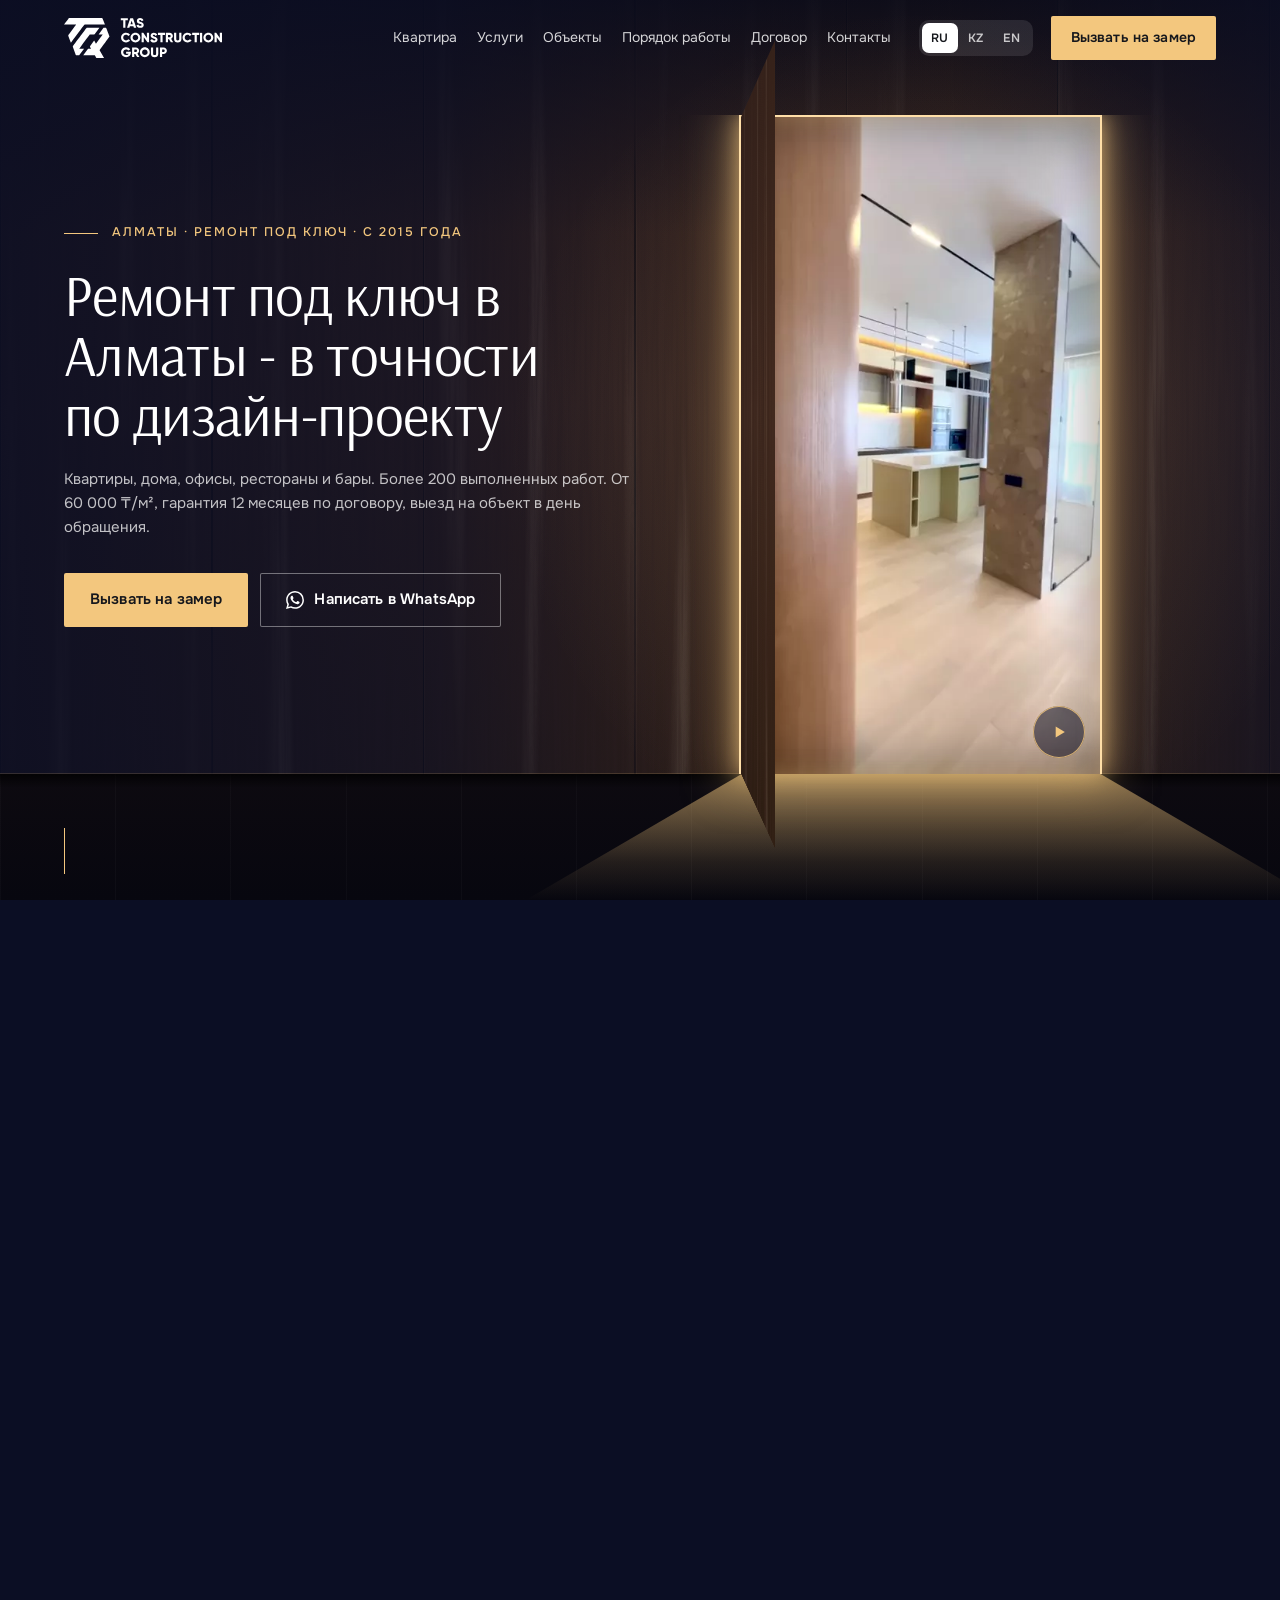
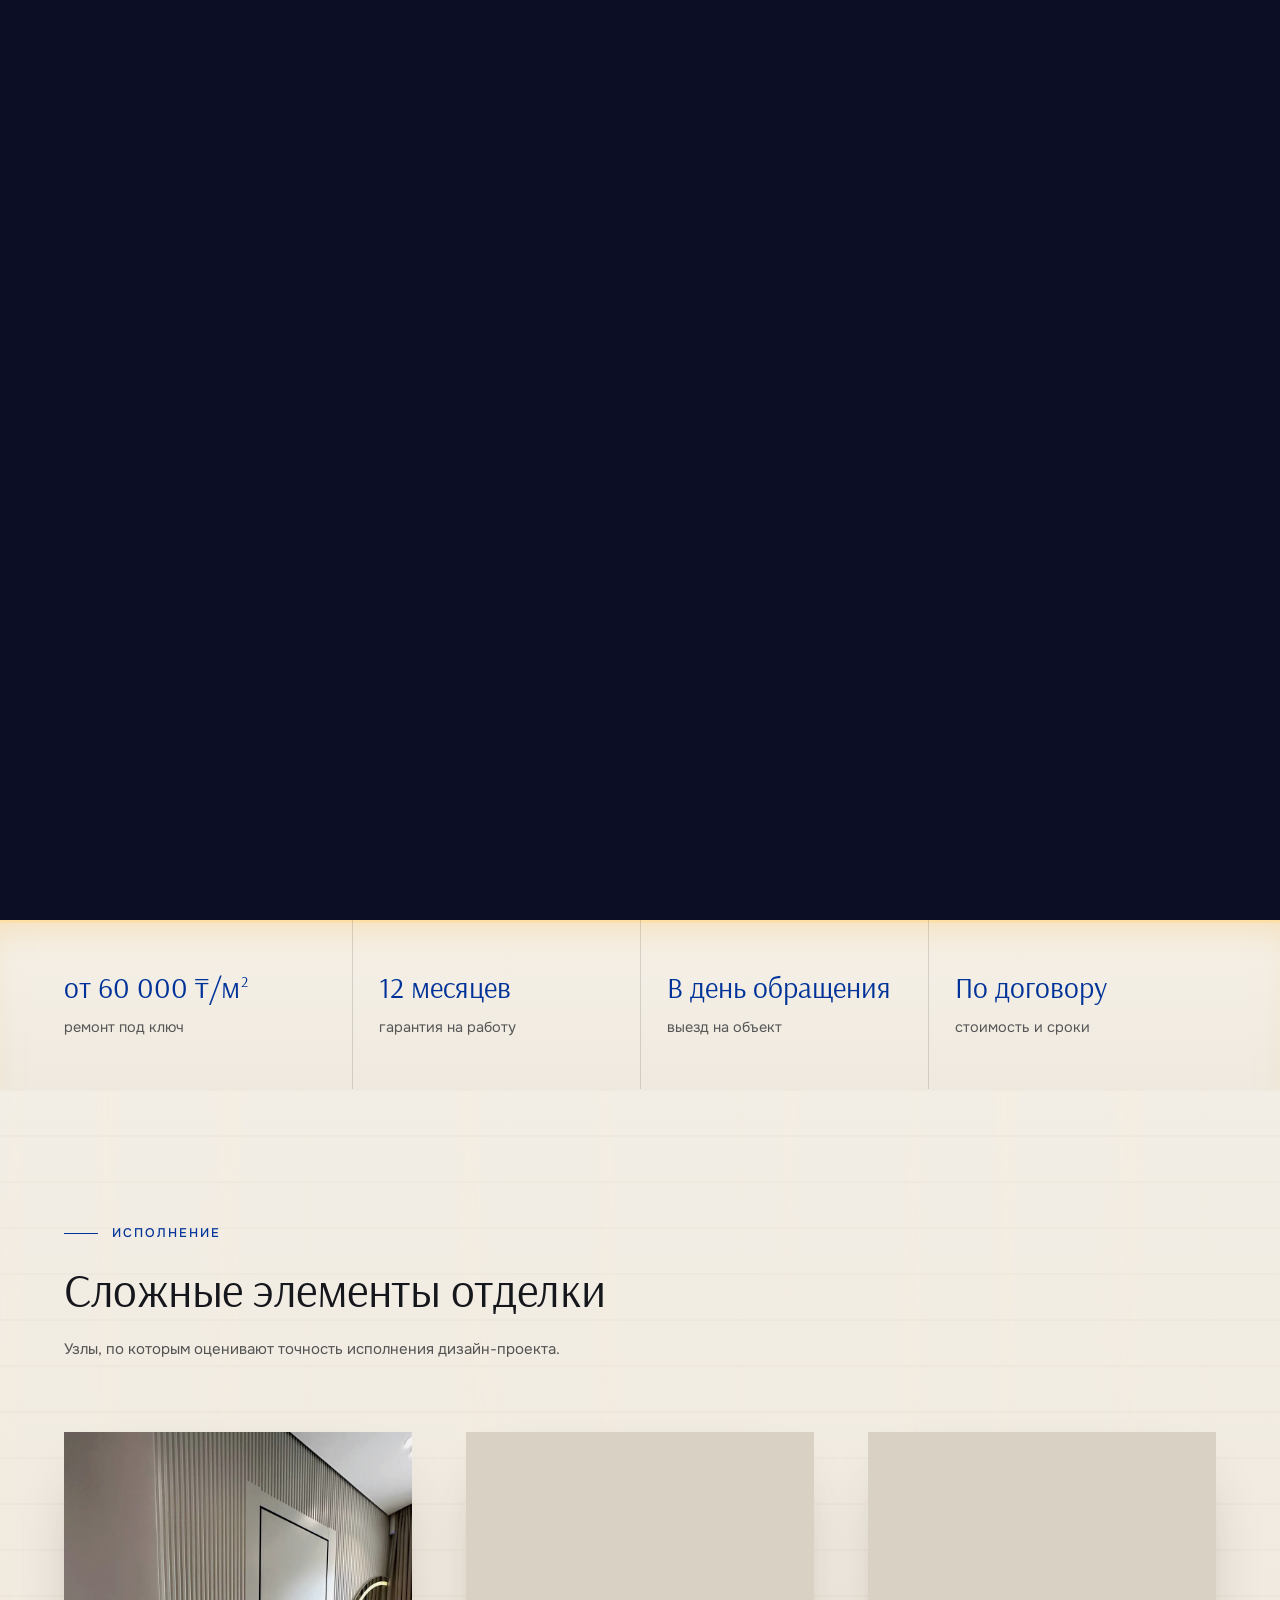
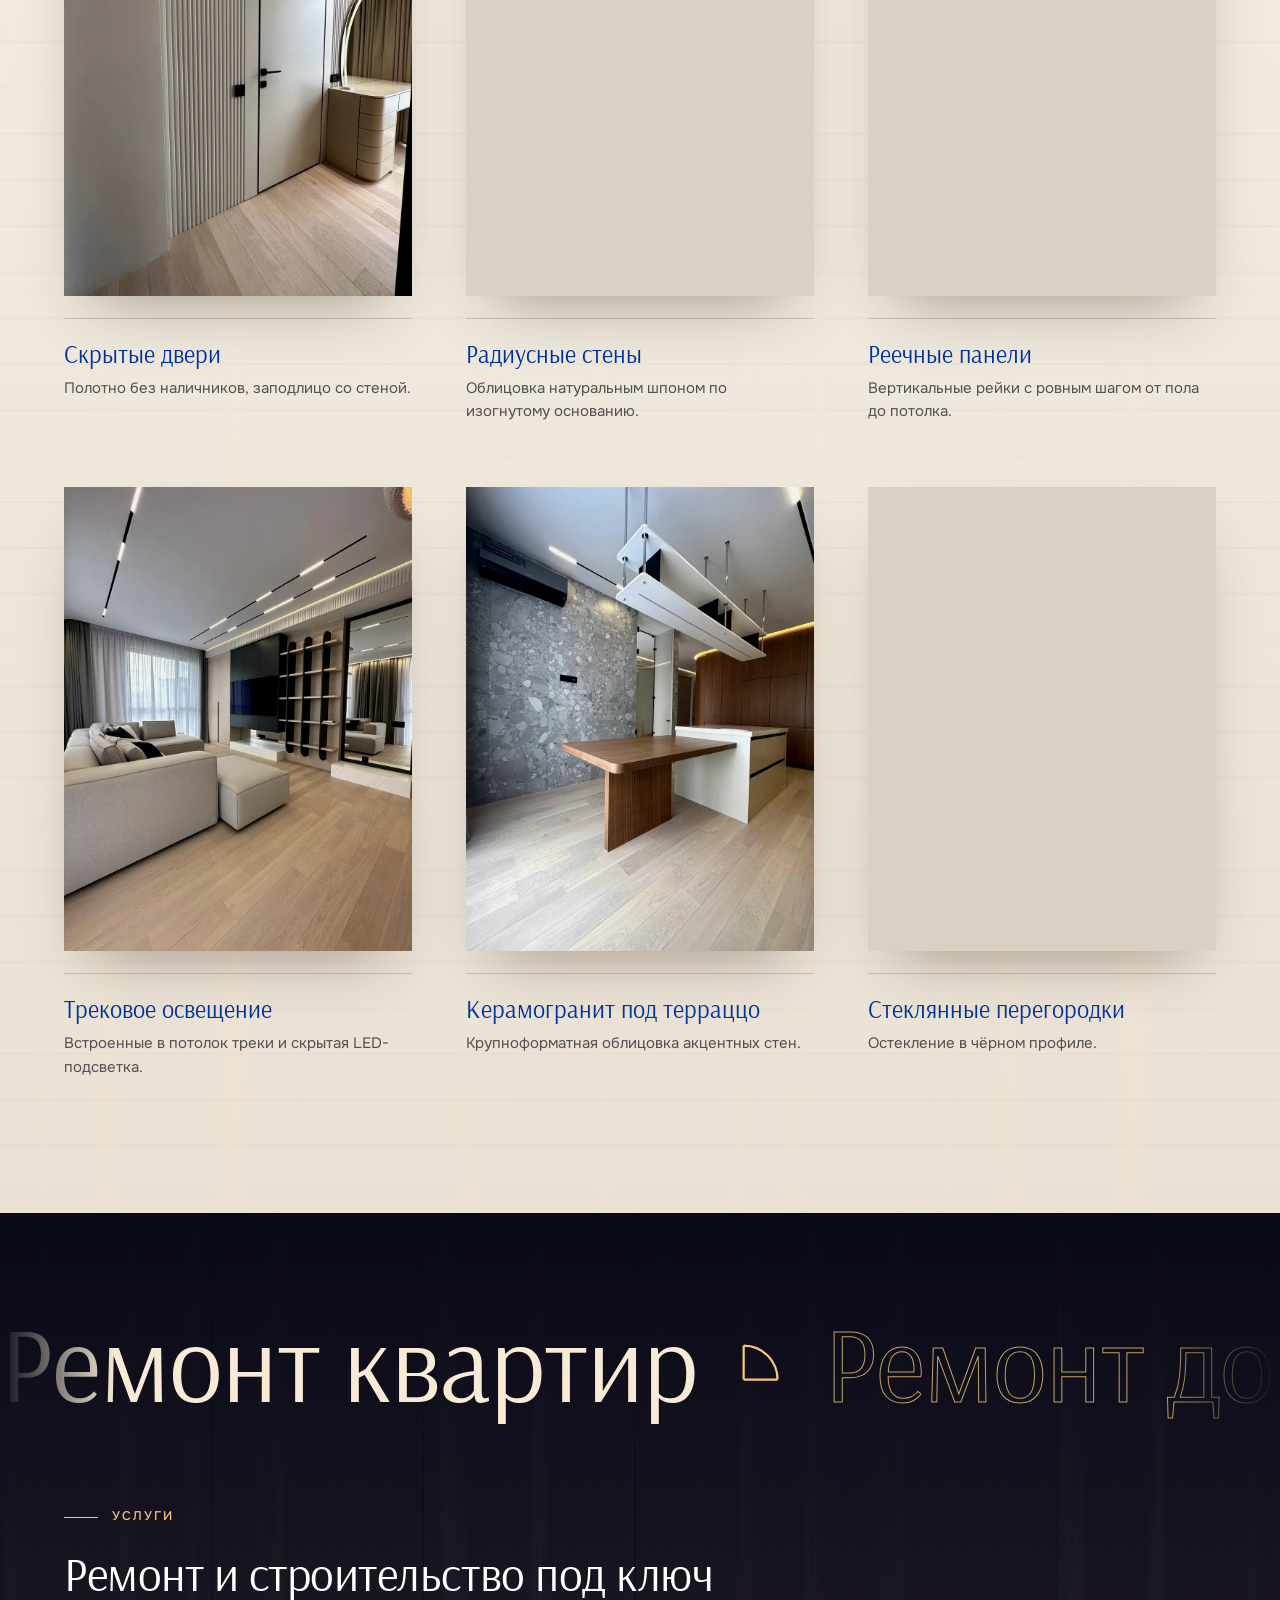
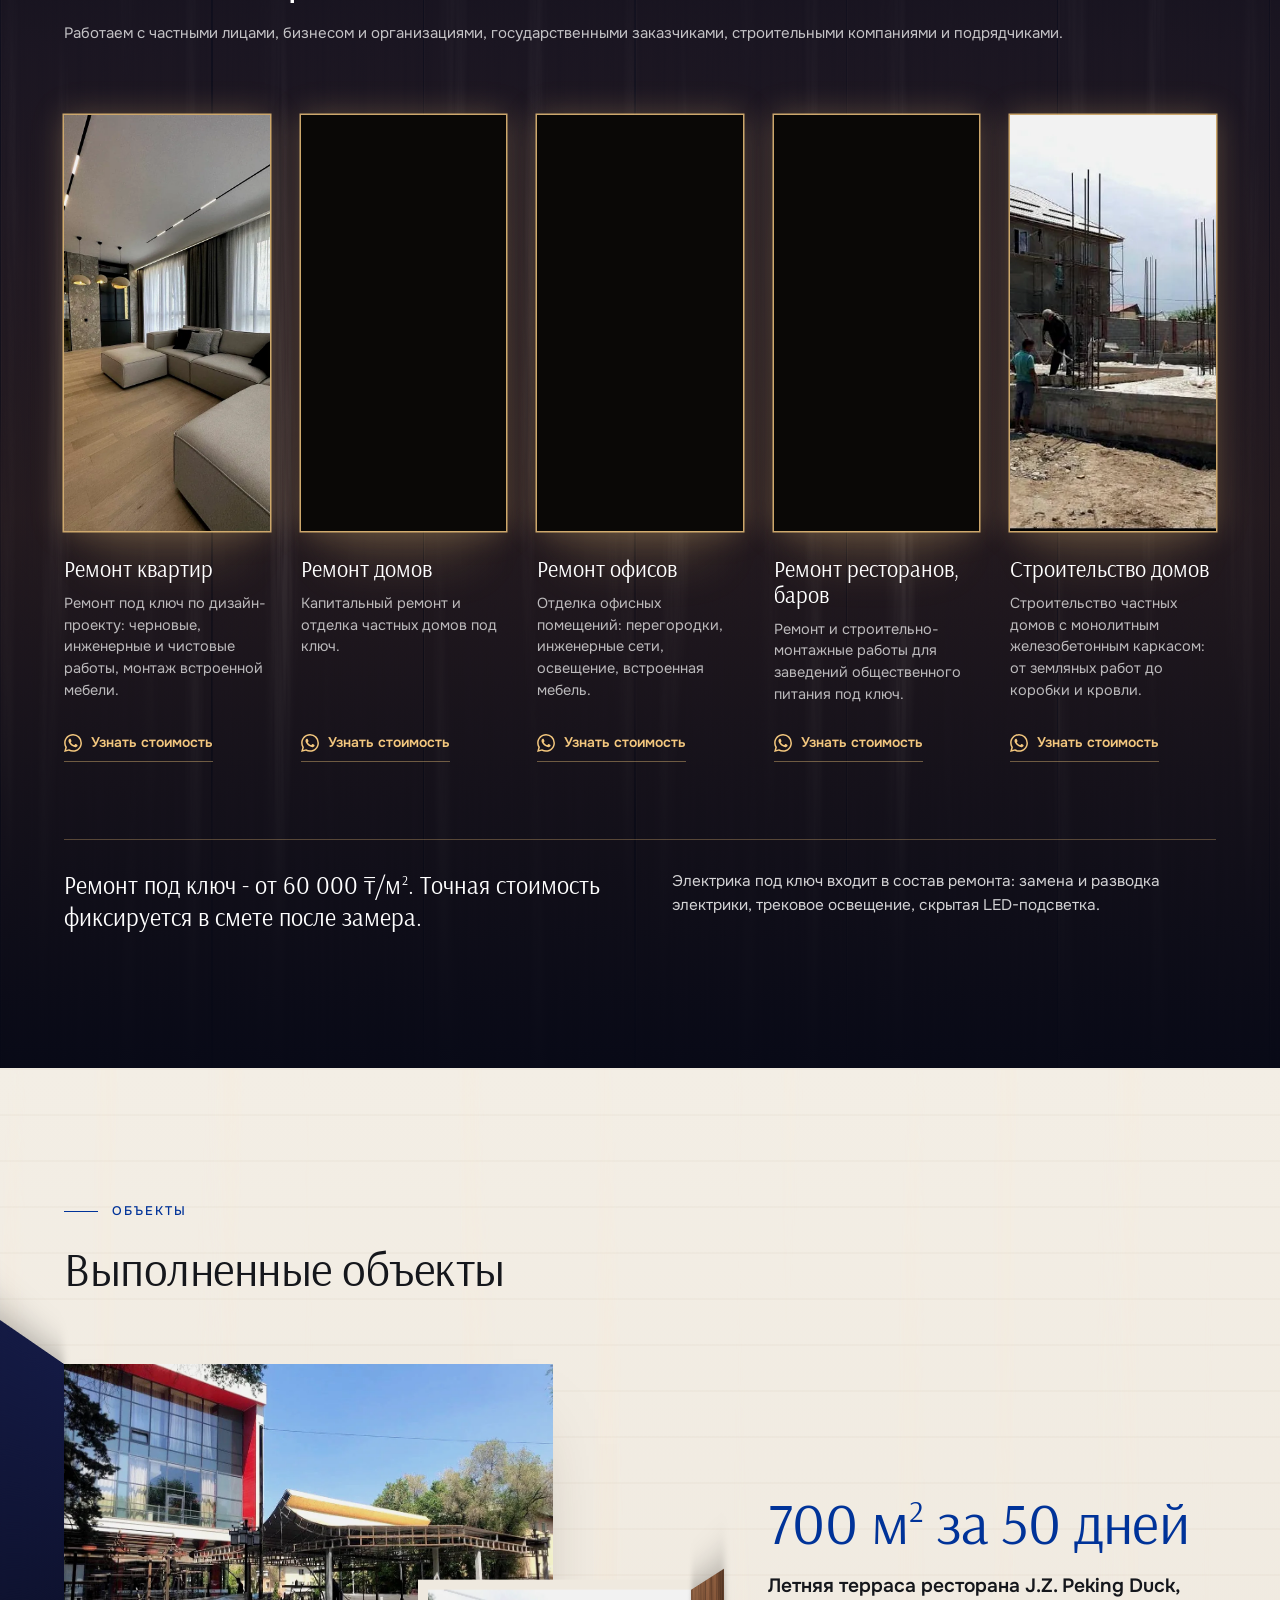
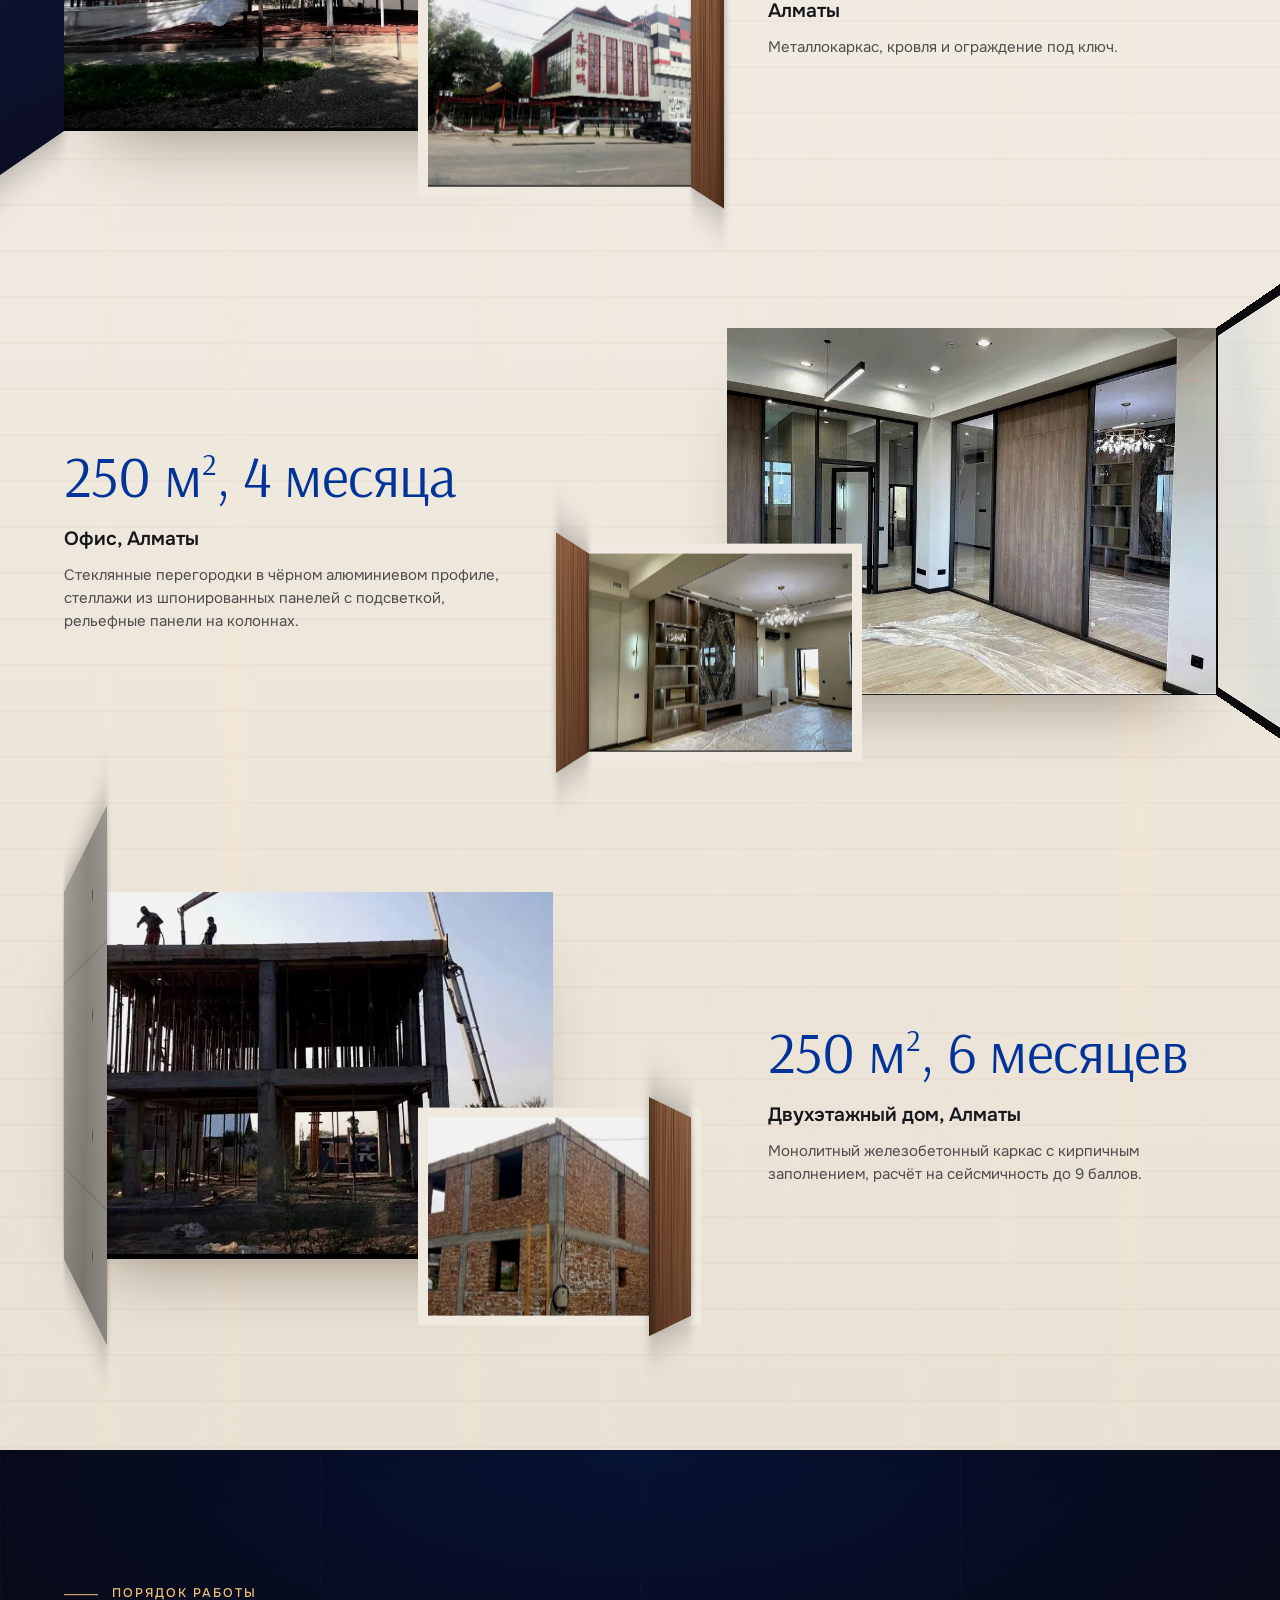
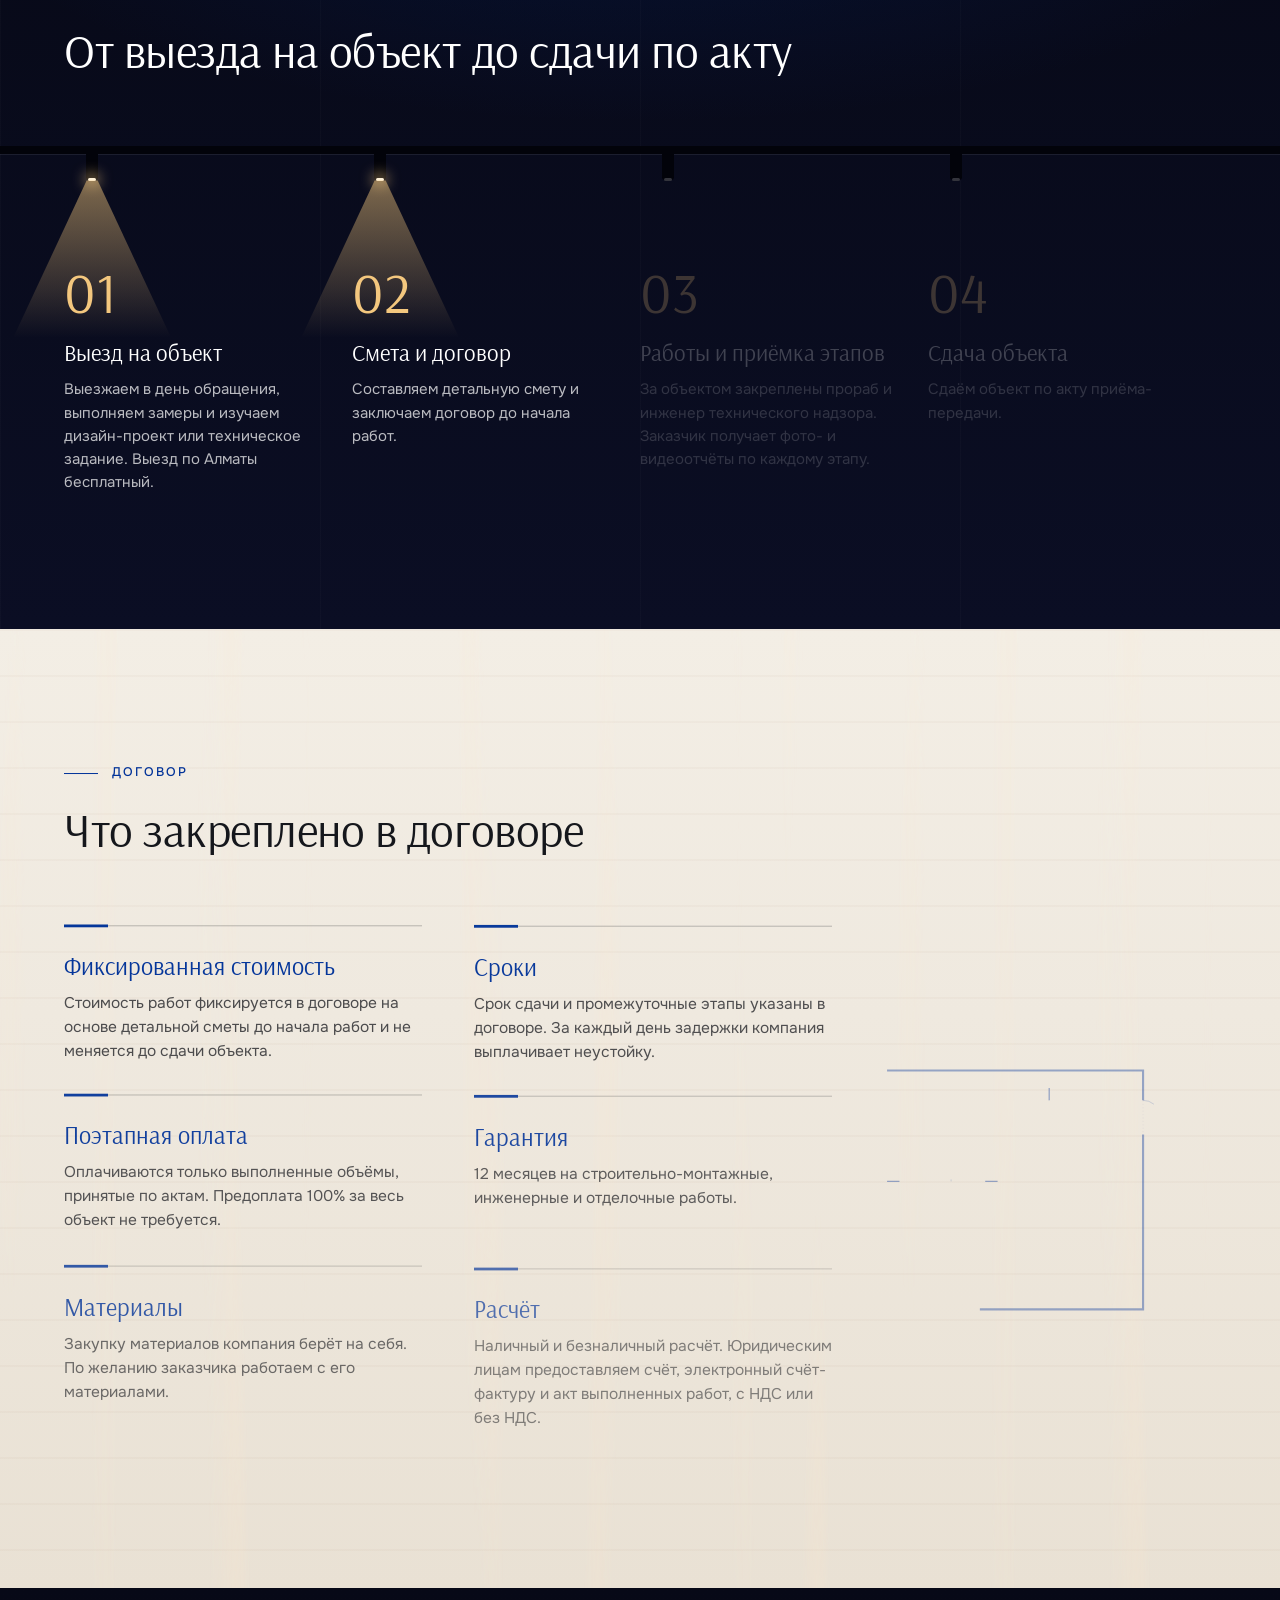
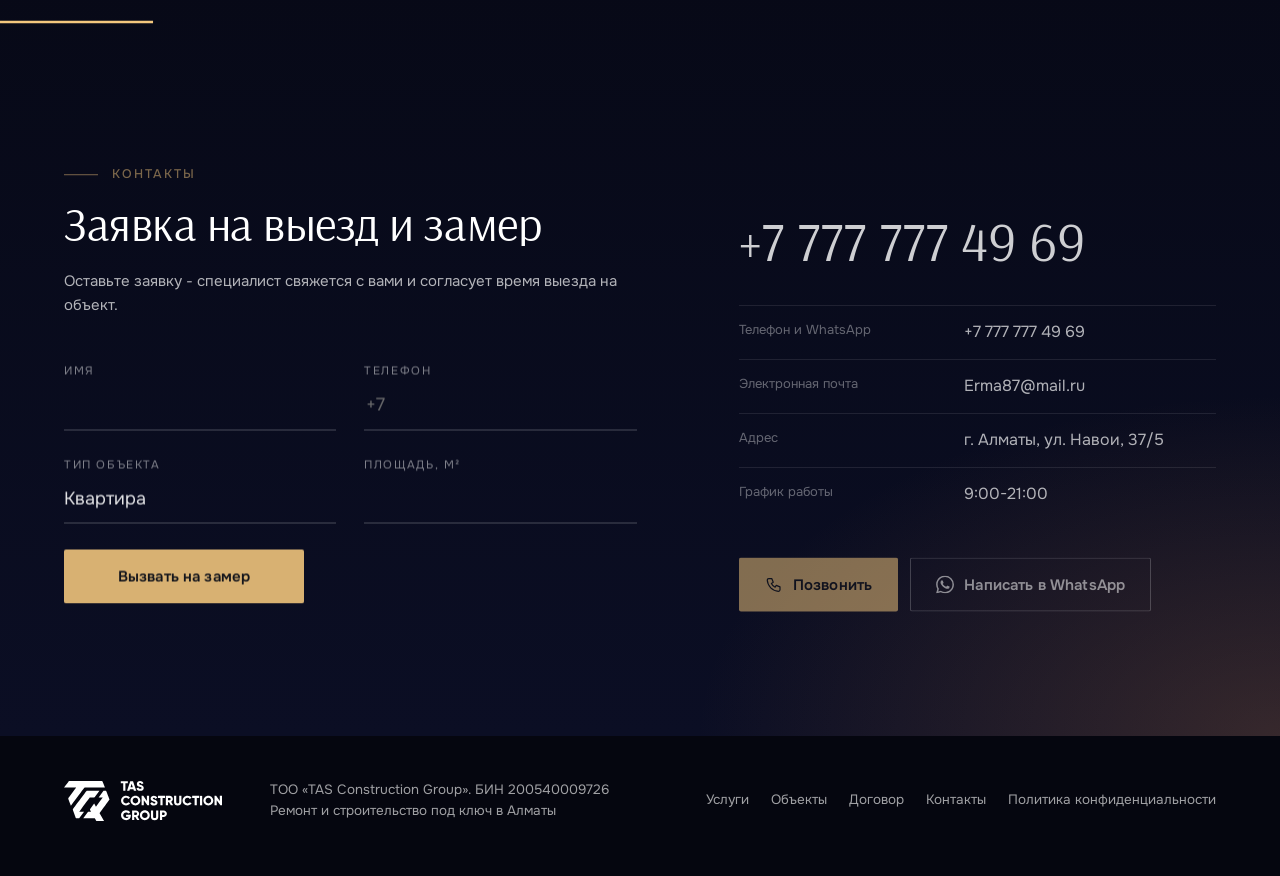
==== commit 0194e3a8: "Симметрия блоков: ровная сетка отделки, кнопки услуг на одной линии, единая раскладка объектов" ====
--- a/index.html
+++ b/index.html
@@ -27,7 +27,7 @@
 <link rel="stylesheet" href="https://fonts.googleapis.com/css2?family=Arsenal:wght@400;700&family=Onest:wght@400;500;600&display=swap" media="print" onload="this.media='all'">
 <noscript><link rel="stylesheet" href="https://fonts.googleapis.com/css2?family=Arsenal:wght@400;700&family=Onest:wght@400;500;600&display=swap"></noscript>
 <link rel="preload" as="image" href="assets/video/kitchen-poster.webp">
-<link rel="stylesheet" href="styles.css?v=20261125-2">
+<link rel="stylesheet" href="styles.css?v=20261125-3">
 <script type="application/ld+json">
 {"@context":"https://schema.org","@type":"HomeAndConstructionBusiness","name":"Tas Construction Group","legalName":"ТОО «TAS Construction Group»","url":"https://songokura.github.io/tasconstruction/","image":"https://songokura.github.io/tasconstruction/assets/og-image.jpg","logo":"https://songokura.github.io/tasconstruction/assets/logo/tcq-logo.svg","telephone":"+77777774969","email":"Erma87@mail.ru","foundingDate":"2015","priceRange":"от 60 000 ₸/м²","address":{"@type":"PostalAddress","streetAddress":"ул. Навои, 37/5","addressLocality":"Алматы","addressCountry":"KZ"},"areaServed":"Алматы","sameAs":["https://tcq.kz/"]}
 </script>
@@ -307,10 +307,9 @@
     </article>
 
     <article class="obj">
-      <div class="obj-media tri">
+      <div class="obj-media">
         <div class="dr a" data-hinge="l"><img src="assets/photos/foto-29.webp" alt="Монолитный железобетонный каркас двухэтажного дома" width="1125" height="628" loading="lazy" decoding="async"><div class="leaf m-concrete"></div></div>
-        <div class="dr b" data-hinge="r"><img src="assets/photos/foto-26.webp" alt="Армокаркас ленточного фундамента дома" width="1033" height="1280" loading="lazy" decoding="async"><div class="leaf m-night"></div></div>
-        <div class="dr c" data-hinge="l"><img src="assets/photos/foto-30.webp" alt="Коробка дома: кирпичное заполнение в монолитном каркасе" width="1125" height="495" loading="lazy" decoding="async"><div class="leaf m-walnut"></div></div>
+        <div class="dr b" data-hinge="r"><img src="assets/photos/foto-30.webp" alt="Коробка дома: кирпичное заполнение в монолитном каркасе" width="1125" height="495" loading="lazy" decoding="async"><div class="leaf m-walnut"></div></div>
       </div>
       <div class="obj-text">
         <p class="fact rv" data-i18n="obj.3f">250&nbsp;м<sup>2</sup>, 6&nbsp;месяцев</p>
@@ -449,6 +448,6 @@
 <script src="assets/vendor/ScrollTrigger.min.js" defer></script>
 <script src="assets/vendor/SplitText.min.js" defer></script>
 <script src="assets/vendor/lenis.min.js" defer></script>
-<script src="script.js?v=20261125-2" defer></script>
+<script src="script.js?v=20261125-3" defer></script>
 </body>
 </html>
--- a/styles.css
+++ b/styles.css
@@ -220,10 +220,10 @@
 /* условия */
 .terms{position:relative;background:linear-gradient(180deg,#F6F1E8,#EFE9DF);color:var(--graphite);box-shadow:inset 0 3px 0 #ffdfa8,inset 0 26px 40px -22px rgba(243,199,126,.55)}
 .terms-in{display:grid;grid-template-columns:repeat(4,minmax(0,1fr))}
-.term{padding:clamp(34px,4vw,64px) clamp(16px,2vw,36px);border-left:1px solid rgba(21,23,28,.14)}
+.term{display:flex;flex-direction:column;padding:clamp(34px,4vw,64px) clamp(16px,2vw,36px);border-left:1px solid rgba(21,23,28,.14)}
 .term:first-child{border-left:0;padding-left:0}
-.term b{display:block;font:400 clamp(26px,2.7vw,46px)/1.1 var(--display);color:var(--cobalt)}
-.term span{display:block;margin-top:10px;font-size:14.5px;color:rgba(21,23,28,.7)}
+.term b{display:block;font:400 clamp(24px,2.3vw,40px)/1.1 var(--display);text-wrap:balance;color:var(--cobalt)}
+.term span{display:block;margin-top:auto;padding-top:12px;font-size:14.5px;color:rgba(21,23,28,.7)}
 
 /* раскрытие дверью */
 .dr{position:relative;perspective:1500px;background:#d9d1c4}
@@ -231,8 +231,6 @@
 
 /* отделка */
 .fin-grid{display:grid;grid-template-columns:repeat(3,minmax(0,1fr));gap:clamp(40px,5vw,90px) clamp(24px,4.2vw,80px)}
-.fin:nth-child(3n+2){margin-top:clamp(40px,7vw,120px)}
-.fin:nth-child(3n){margin-top:clamp(16px,2.6vw,44px)}
 .fin .dr{aspect-ratio:3/4;box-shadow:0 30px 60px -30px rgba(60,40,20,.45)}
 .fin figcaption{padding-top:22px;border-top:1px solid rgba(21,23,28,.16);margin-top:22px}
 .fin h3{font:400 clamp(22px,1.9vw,32px)/1.15 var(--display);color:var(--cobalt)}
@@ -249,7 +247,9 @@
 .svc.is-open .sdoor .leaf{transform:rotateY(-100deg);opacity:0}
 .hnd{position:absolute;right:9%;top:47%;width:3px;height:11%;background:#050505;box-shadow:1px 0 0 rgba(255,255,255,.18)}
 .svc h3{position:relative;z-index:1;font:400 clamp(21px,1.75vw,29px)/1.15 var(--display);margin-top:26px}
-.svc p{margin-top:10px;font-size:14.5px;line-height:1.5;color:rgba(255,255,255,.7)}
+.svc{display:flex;flex-direction:column}
+.svc .more{margin-top:auto;align-self:flex-start}
+.svc p{margin-bottom:18px;margin-top:10px;font-size:14.5px;line-height:1.5;color:rgba(255,255,255,.7)}
 .more{display:inline-flex;align-items:center;gap:9px;margin-top:16px;padding:8px 0;font-size:14px;font-weight:600;color:var(--light);border-bottom:1px solid rgba(243,199,126,.4);transition:border-color var(--t-mid) var(--ease),gap var(--t-mid) var(--ease)}
 .more:hover{border-color:var(--light);gap:13px}
 .svc-foot{display:grid;grid-template-columns:repeat(2,minmax(0,1fr));gap:clamp(20px,5vw,90px);margin-top:clamp(50px,6vw,100px);padding-top:30px;border-top:1px solid rgba(243,199,126,.3)}
@@ -259,14 +259,12 @@
 /* объекты */
 .obj{display:grid;grid-template-columns:minmax(0,7fr) minmax(0,5fr);gap:clamp(30px,6vw,110px);align-items:center;margin-top:clamp(90px,11vw,190px)}
 .head + .obj{margin-top:0}
+.obj.rev{grid-template-columns:minmax(0,5fr) minmax(0,7fr)}
 .obj.rev .obj-media{order:2}
 .obj-media{position:relative;padding-bottom:9%}
 .obj-media .a{width:78%;aspect-ratio:4/3;box-shadow:0 40px 70px -40px rgba(60,40,20,.5)}
 .obj-media .b{position:absolute;right:0;bottom:0;width:42%;aspect-ratio:4/3;outline:10px solid var(--trav)}
 .obj.rev .obj-media .a{margin-left:auto}.obj.rev .obj-media .b{right:auto;left:0}
-.obj-media.tri{padding-top:6%}
-.obj-media.tri .b{aspect-ratio:4/5;width:34%}
-.obj-media.tri .c{position:absolute;right:4%;top:0;width:40%;aspect-ratio:9/4;outline:10px solid var(--trav)}
 .fact{font:400 clamp(38px,4.6vw,84px)/1 var(--display);color:var(--cobalt);letter-spacing:-.01em}
 .obj h3{font:600 clamp(18px,1.5vw,23px)/1.3 var(--text);margin-top:22px}
 .obj-text p:last-child{margin-top:12px;color:rgba(21,23,28,.74);font-size:clamp(15px,1.1vw,17.5px)}
@@ -288,7 +286,7 @@
 .step.on .spot::after{background:#fff1d6;box-shadow:0 0 14px 3px rgba(243,199,126,.85)}
 
 /* договор */
-.plan{position:absolute;right:max(2vw,calc((100vw - 1760px)/2));top:50%;transform:translateY(-46%);width:min(30vw,560px);color:rgba(0,51,153,.38);pointer-events:none}
+.plan{position:absolute;right:max(2vw,calc((100vw - 1760px)/2));top:50%;transform:translateY(-20%);width:min(30vw,560px);color:rgba(0,51,153,.38);pointer-events:none}
 .clauses{display:grid;grid-template-columns:repeat(2,minmax(0,1fr));gap:0 clamp(24px,4vw,70px);width:min(100%,60vw)}
 .cl{position:relative;padding:28px 0 30px}
 .cl::before{content:"";position:absolute;left:0;right:0;top:0;height:1px;background:rgba(21,23,28,.26);transform-origin:left;transition:transform var(--t-scene) var(--ease) .15s}
@@ -387,17 +385,16 @@
   .term:nth-child(odd){border-left:0;padding-left:0}
   .term:nth-child(n+3){border-top:1px solid rgba(21,23,28,.14)}
   .fin-grid{grid-template-columns:1fr;gap:54px}
-  .fin,.fin:nth-child(n){margin-top:0;width:82%}
-  .fin:nth-child(even){margin-left:auto}
   .doors{grid-template-columns:1fr;gap:34px}
   .svc{display:grid;grid-template-columns:118px minmax(0,1fr);column-gap:22px;align-content:start}
   .svc .sdoor{grid-row:1/5}
   .svc h3{margin-top:4px}
-  .svc .more{justify-self:start}
+  .svc .more{justify-self:start;margin-top:0}
+  .svc p{margin-bottom:14px}
   .svc-foot{grid-template-columns:1fr}
-  .obj{grid-template-columns:1fr;gap:34px}
+  .obj,.obj.rev{grid-template-columns:1fr;gap:34px}
   .obj.rev .obj-media{order:0}
-  .obj-media .b,.obj-media.tri .c{outline-width:6px}
+  .obj-media .b{outline-width:6px}
   .trk{grid-template-columns:1fr}
   .trk::before{display:none}
   .step{padding:74px 0 46px 0}
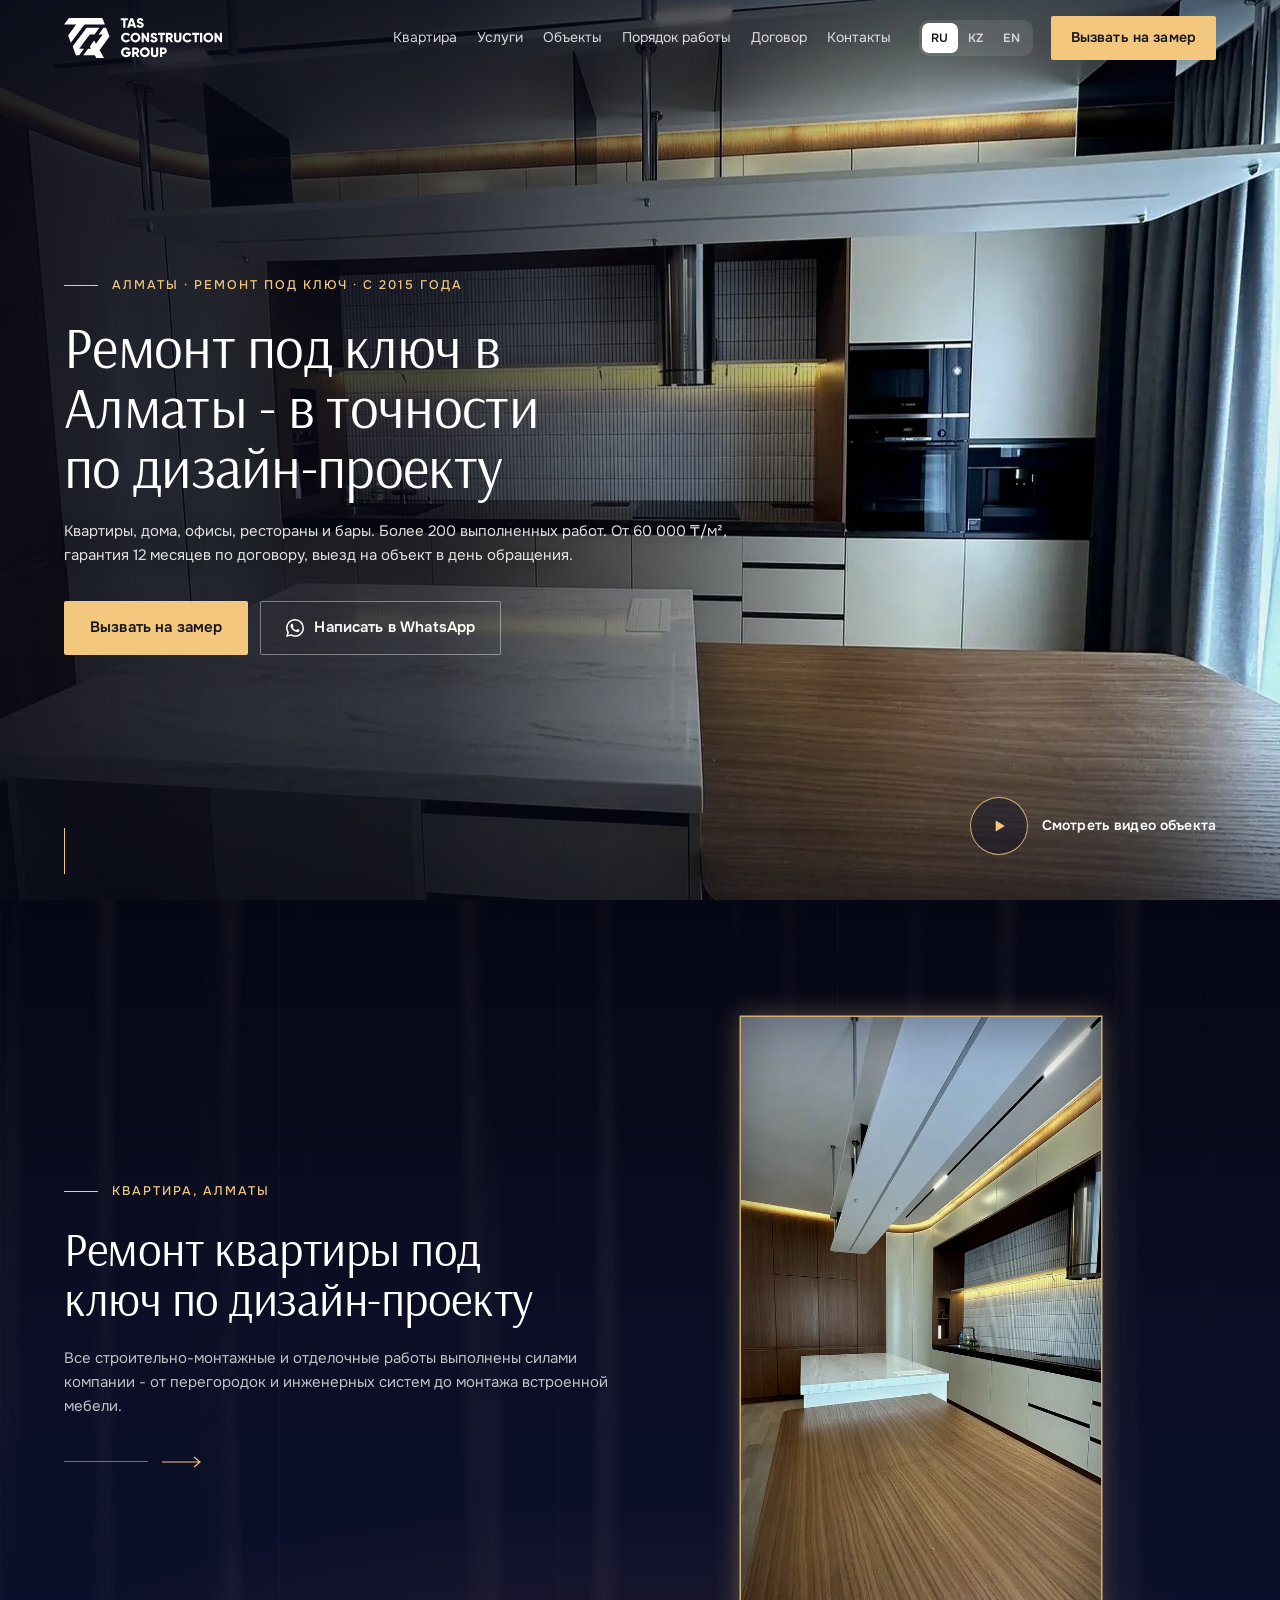
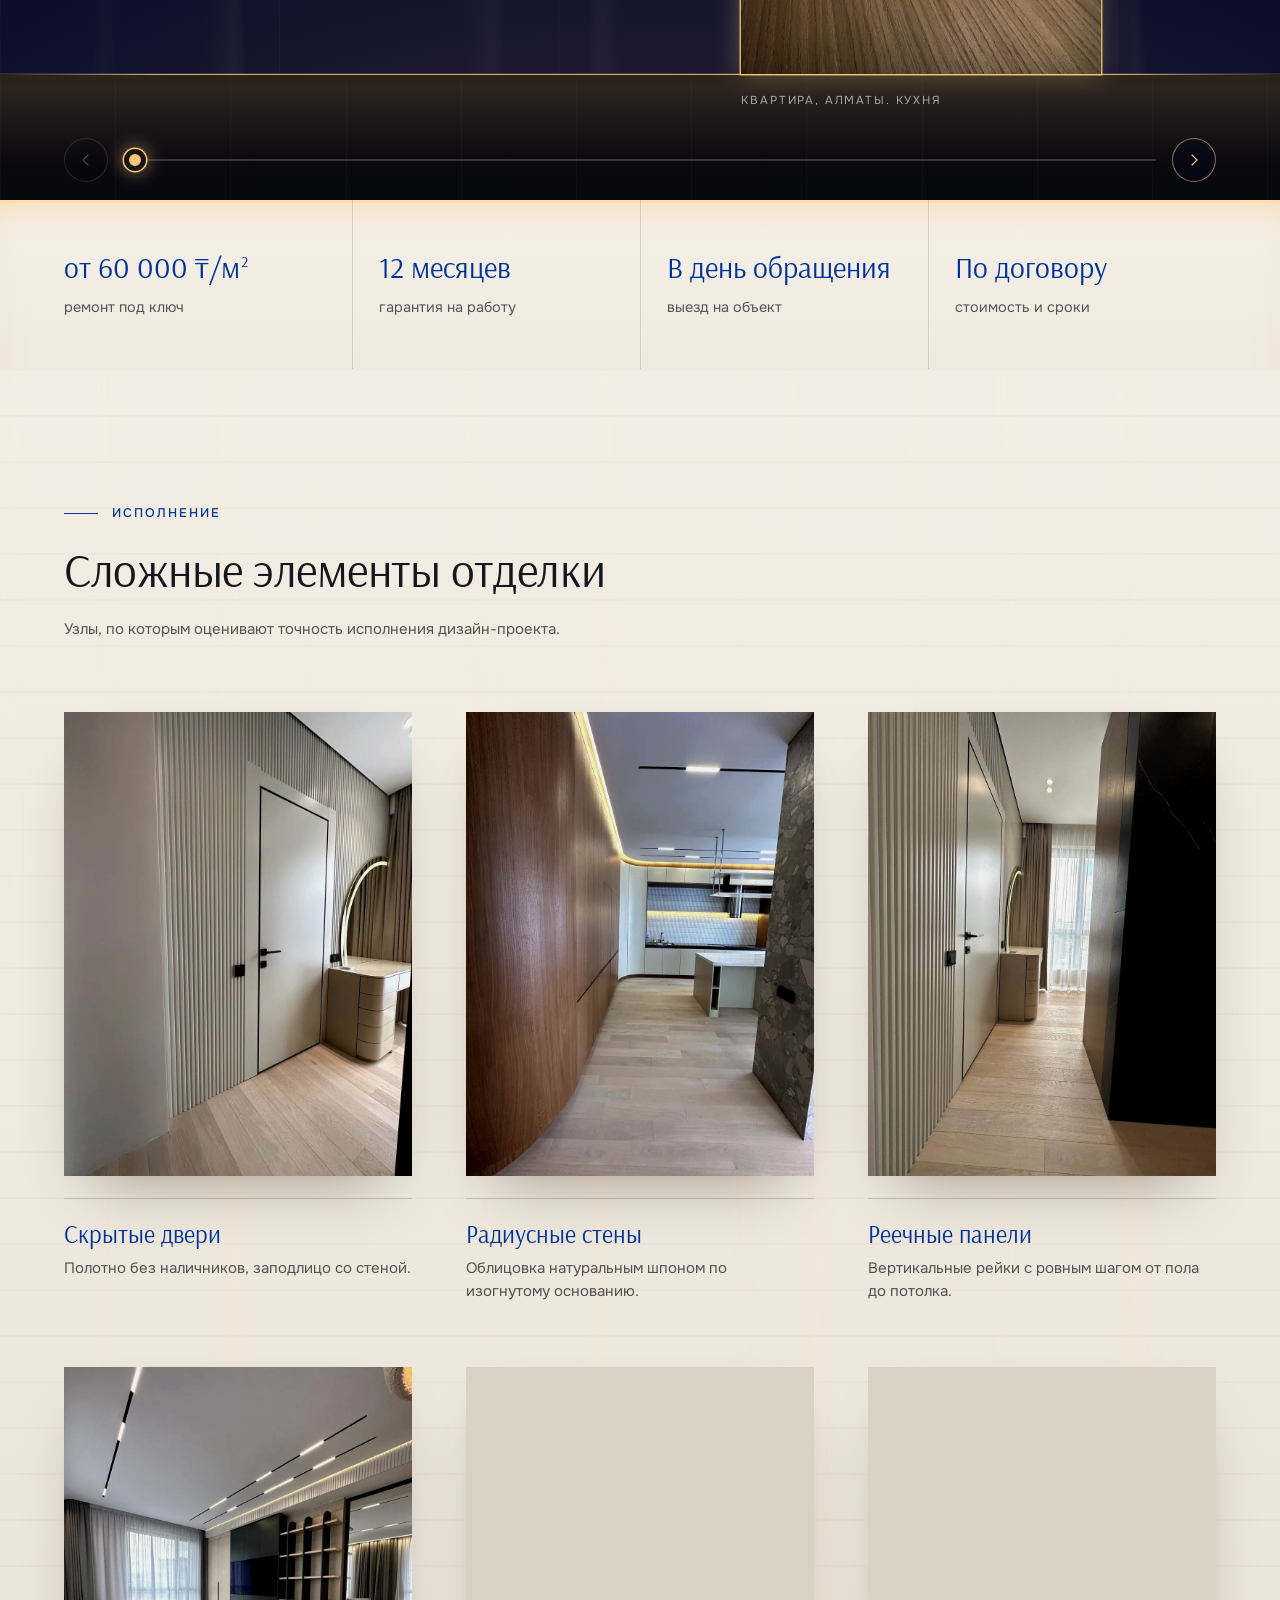
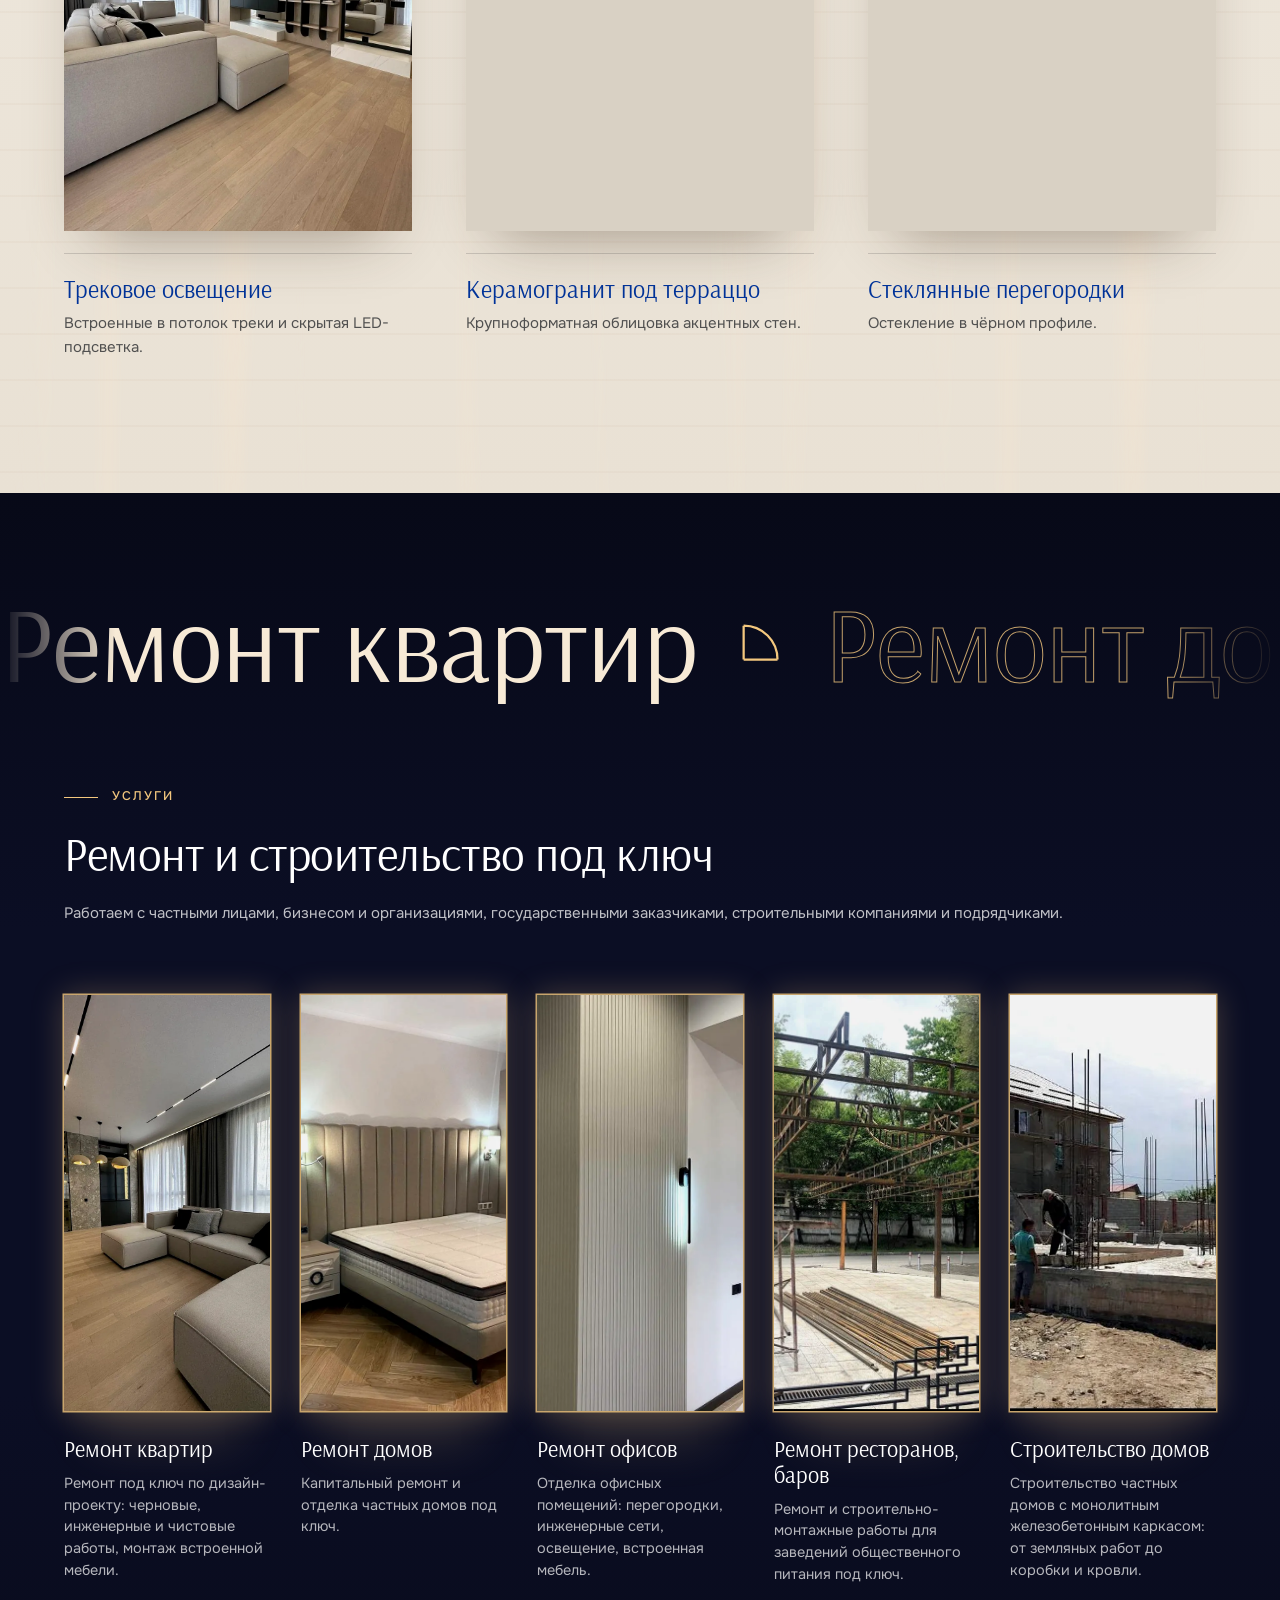
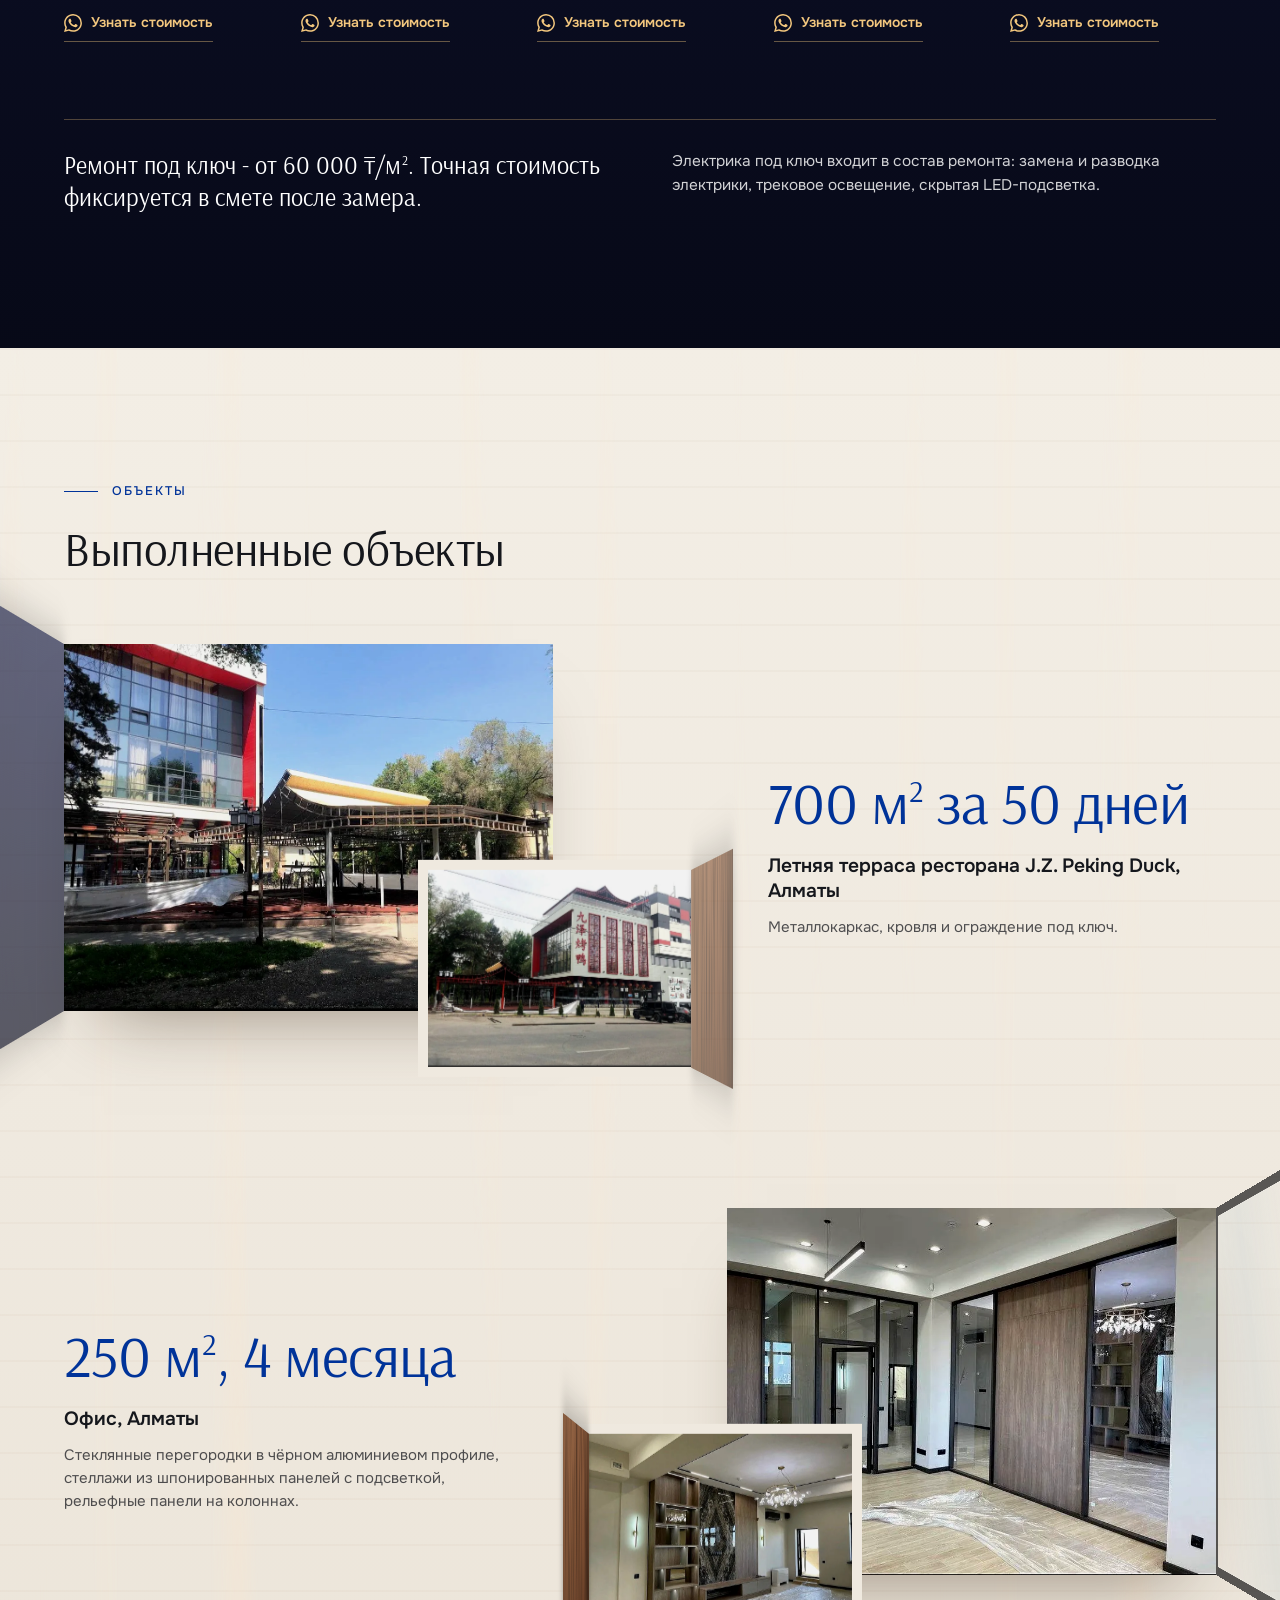
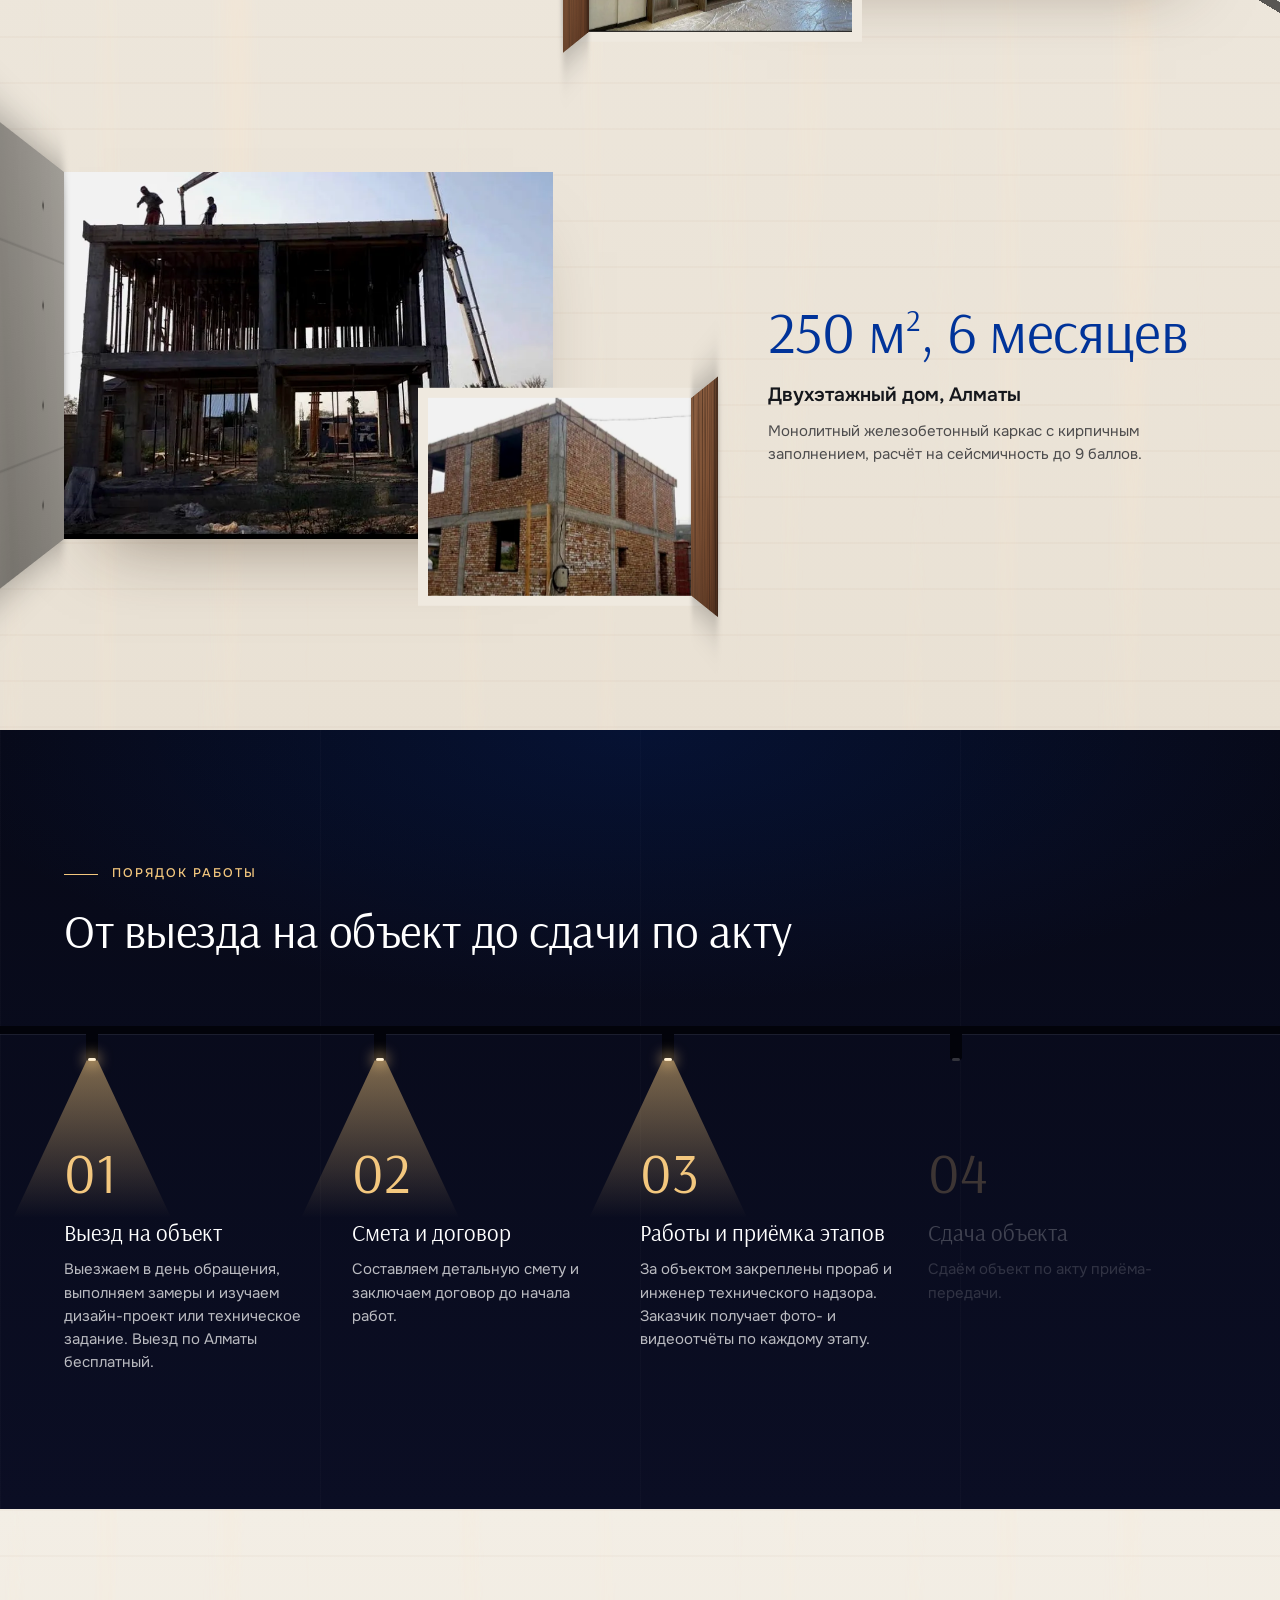
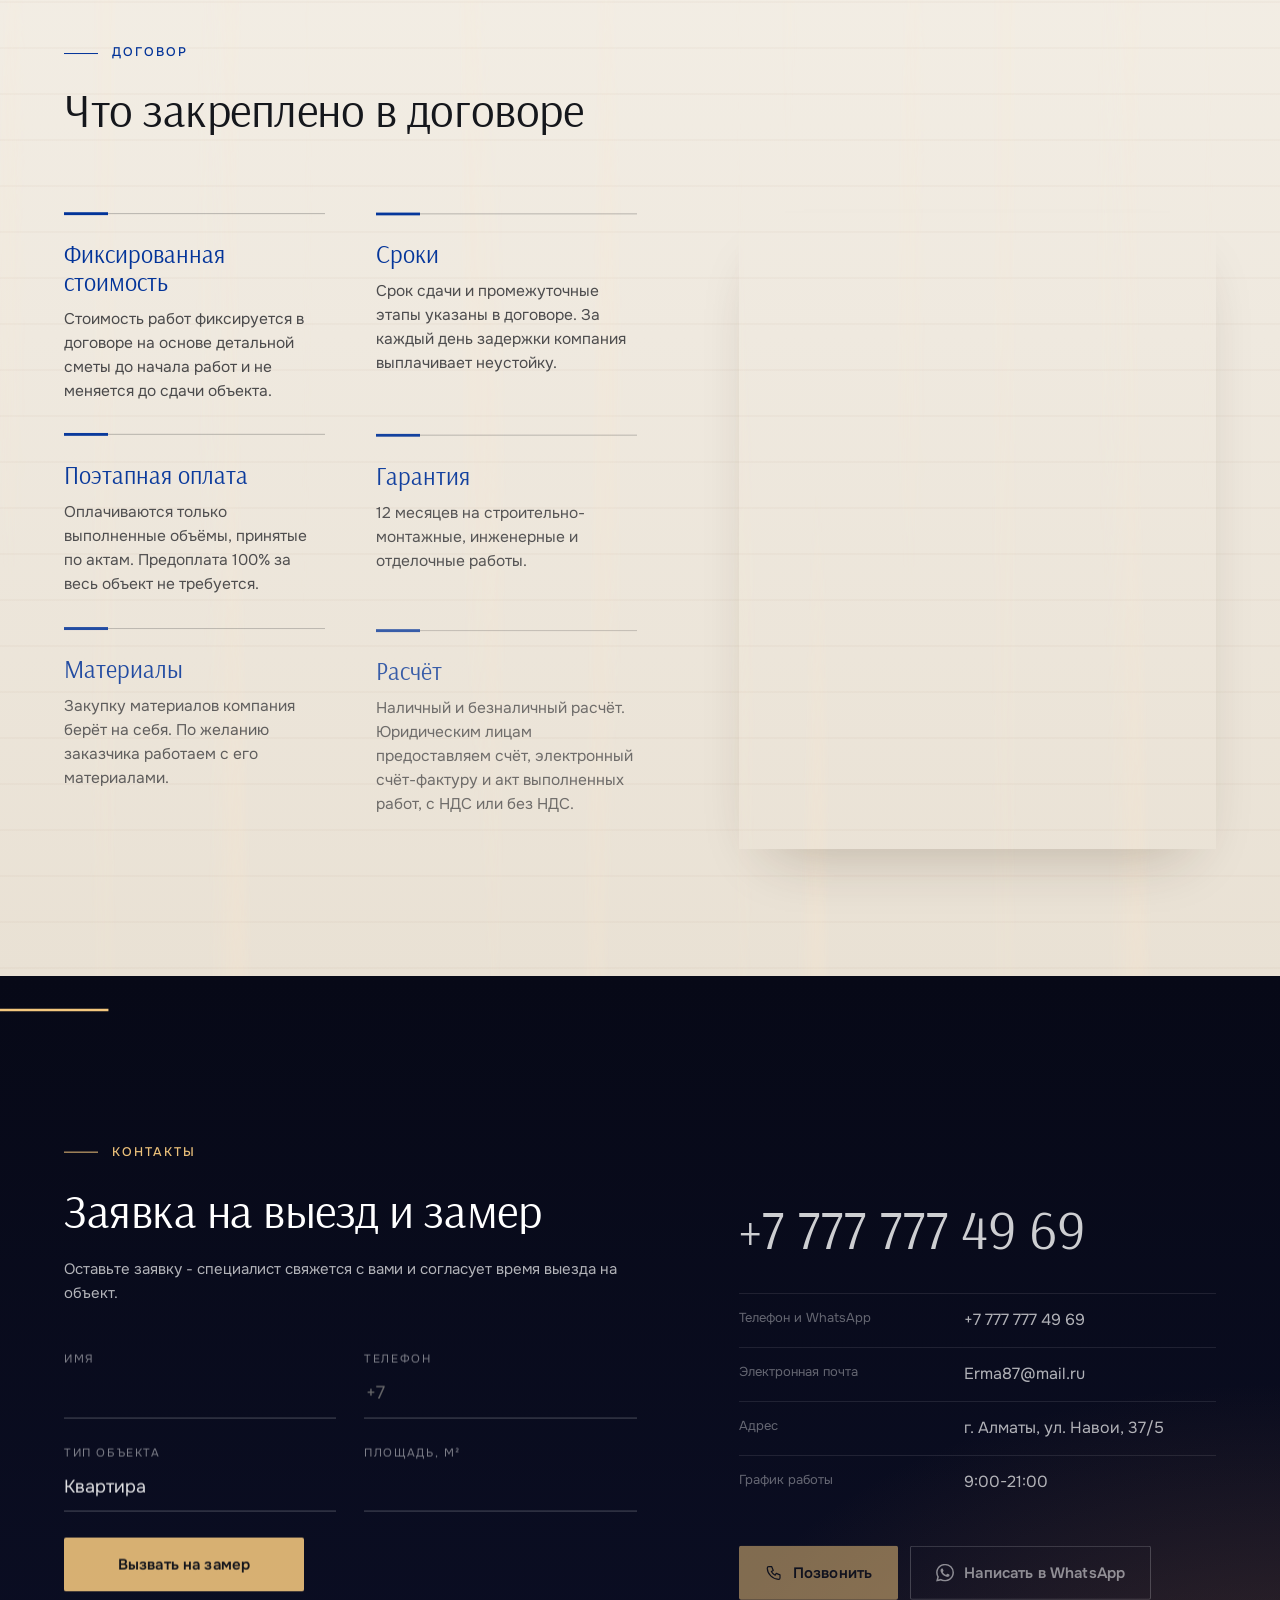
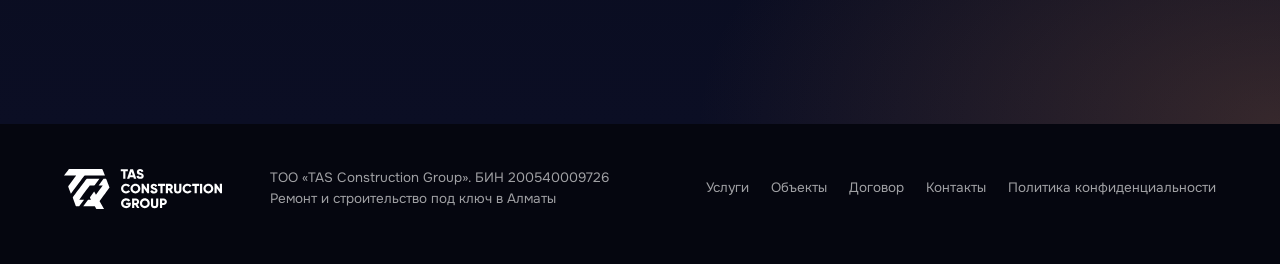
==== commit 3e1d2e9d: "Новый герой: фото кухни на весь экран (ПК), ролик (телефон); анфилада отдельным блоком; фото вместо " ====
--- a/index.html
+++ b/index.html
@@ -26,8 +26,9 @@
 <link rel="preload" as="style" href="https://fonts.googleapis.com/css2?family=Arsenal:wght@400;700&family=Onest:wght@400;500;600&display=swap">
 <link rel="stylesheet" href="https://fonts.googleapis.com/css2?family=Arsenal:wght@400;700&family=Onest:wght@400;500;600&display=swap" media="print" onload="this.media='all'">
 <noscript><link rel="stylesheet" href="https://fonts.googleapis.com/css2?family=Arsenal:wght@400;700&family=Onest:wght@400;500;600&display=swap"></noscript>
-<link rel="preload" as="image" href="assets/video/kitchen-poster.webp">
-<link rel="stylesheet" href="styles.css?v=20261125-3">
+<link rel="preload" as="image" href="assets/video/kitchen-poster.webp" media="(max-width:760px)">
+<link rel="preload" as="image" href="assets/photos/hero-pc-1920.webp" imagesrcset="assets/photos/hero-pc-1920.webp 1920w, assets/photos/hero-pc-2560.webp 2560w" imagesizes="100vw" media="(min-width:761px)">
+<link rel="stylesheet" href="styles.css?v=20261125-4">
 <script type="application/ld+json">
 {"@context":"https://schema.org","@type":"HomeAndConstructionBusiness","name":"Tas Construction Group","legalName":"ТОО «TAS Construction Group»","url":"https://songokura.github.io/tasconstruction/","image":"https://songokura.github.io/tasconstruction/assets/og-image.jpg","logo":"https://songokura.github.io/tasconstruction/assets/logo/tcq-logo.svg","telephone":"+77777774969","email":"Erma87@mail.ru","foundingDate":"2015","priceRange":"от 60 000 ₸/м²","address":{"@type":"PostalAddress","streetAddress":"ул. Навои, 37/5","addressLocality":"Алматы","addressCountry":"KZ"},"areaServed":"Алматы","sameAs":["https://tcq.kz/"]}
 </script>
@@ -72,19 +73,14 @@
 <main>
 
 <!-- ============ ВХОД: стена, скрытая дверь, анфилада ============ -->
-<div class="journey" id="top">
-  <span class="anchor" id="kvartira"></span>
-  <div class="stage" id="stage">
-
-    <!-- стена из шпона -->
-    <div class="wall" id="wall" aria-hidden="true">
-      <div class="wall-veneer"></div>
-      <div class="wall-wash"></div>
-      <div class="floor"></div>
-      <div class="spill" id="spill"></div>
-    </div>
-
-    <div class="hero-copy" id="heroCopy">
+<section class="hero" id="top">
+  <picture class="hero-bg">
+    <source media="(max-width:760px)" srcset="assets/video/kitchen-poster.webp">
+    <img src="assets/photos/hero-pc-1920.webp" srcset="assets/photos/hero-pc-1920.webp 1920w, assets/photos/hero-pc-2560.webp 2560w" sizes="100vw" alt="Кухня в квартире после ремонта под ключ: остров с каменной столешницей, подвесные полки, LED-подсветка" width="2560" height="1920" fetchpriority="high" decoding="async">
+  </picture>
+  <video class="hero-v" id="heroV" muted playsinline loop preload="none" poster="assets/video/kitchen-poster.webp" data-src="assets/video/kitchen-loop.mp4" aria-hidden="true"></video>
+  <div class="hero-shade" aria-hidden="true"></div>
+  <div class="hero-copy">
       <p class="kicker" data-i18n="hero.kicker">Алматы · ремонт под ключ · с 2015 года</p>
       <h1 class="h1" data-i18n="hero.h1">Ремонт под ключ в Алматы&nbsp;- в точности по дизайн-проекту</h1>
       <p class="lead" data-i18n="hero.lead">Квартиры, дома, офисы, рестораны и бары. Более 200 выполненных работ. От 60&nbsp;000&nbsp;₸/&#8288;м², гарантия 12&nbsp;месяцев по договору, выезд на объект в день обращения.</p>
@@ -93,8 +89,13 @@
         <a class="btn btn-line" href="https://wa.me/77777774969?text=%D0%97%D0%B4%D1%80%D0%B0%D0%B2%D1%81%D1%82%D0%B2%D1%83%D0%B9%D1%82%D0%B5.%20%D0%9D%D1%83%D0%B6%D0%B5%D0%BD%20%D1%80%D0%B5%D0%BC%D0%BE%D0%BD%D1%82%20%D0%BF%D0%BE%D0%B4%20%D0%BA%D0%BB%D1%8E%D1%87%20%D0%B2%20%D0%90%D0%BB%D0%BC%D0%B0%D1%82%D1%8B%2C%20%D0%BF%D1%80%D0%BE%D1%88%D1%83%20%D1%81%D0%B2%D1%8F%D0%B7%D0%B0%D1%82%D1%8C%D1%81%D1%8F%20%D0%B4%D0%BB%D1%8F%20%D0%B2%D1%8B%D0%B5%D0%B7%D0%B4%D0%B0%20%D0%BD%D0%B0%20%D0%B7%D0%B0%D0%BC%D0%B5%D1%80." data-wa="wa.gen" target="_blank" rel="noopener"><svg class="ic"><use href="#ic-wa"/></svg><span data-i18n="hero.btn2">Написать в WhatsApp</span></a>
       </div>
     </div>
-
-    <!-- комната за стеной: анфилада -->
+  <button class="hero-play" id="vplay" type="button"><span class="hero-play-i" aria-hidden="true"><svg viewBox="0 0 24 24"><path d="M8 5.5v13l11-6.5z" fill="currentColor"/></svg></span><span class="hero-play-t" data-i18n="hero.watch">Смотреть видео объекта</span></button>
+  <div class="scrollcue" aria-hidden="true"><i></i></div>
+</section>
+
+<!-- ============ Анфилада комнат: листается ползунком ============ -->
+<div class="journey" id="kvartira">
+  <div class="stage" id="stage">
     <div class="room" id="room">
       <div class="room-bg" aria-hidden="true"></div>
       <div class="floor floor-room" aria-hidden="true"></div>
@@ -108,8 +109,7 @@
             <div class="go" aria-hidden="true"><span></span><svg viewBox="0 0 40 12"><path d="M0 6h38M32 1l6 5-6 5" fill="none" stroke="currentColor" stroke-width="1.2"/></svg></div>
           </div>
           <figure class="vframe" id="vframe">
-            <video id="loop" muted playsinline loop preload="none" poster="assets/video/kitchen-poster.webp" data-src="assets/video/kitchen-loop.mp4"></video>
-            <button class="vplay" id="vplay" type="button" aria-label="Видео"><svg viewBox="0 0 24 24"><path d="M8 5.5v13l11-6.5z" fill="currentColor"/></svg></button>
+            <img src="assets/photos/card-4.webp" alt="Кухня в квартире: остров, подвесные полки, LED-подсветка, шпонированные фасады" width="960" height="1280" loading="lazy" decoding="async">
             <figcaption data-i18n="hero.cap">Квартира, Алматы. Кухня</figcaption>
           </figure>
         </section>
@@ -160,20 +160,12 @@
           </div>
         </div>
       </div>
-      <div class="scrub" id="scrub">
+      <div class="scrub on" id="scrub">
         <button class="scrub-b" id="scrubPrev" type="button" aria-label="Назад"><svg viewBox="0 0 24 24"><path d="M15 5l-7 7 7 7" fill="none" stroke="currentColor" stroke-width="1.6"/></svg></button>
         <input class="scrub-r" id="scrubR" type="range" min="0" max="1000" step="1" value="0" aria-label="Листать комнаты">
         <button class="scrub-b" id="scrubNext" type="button" aria-label="Вперёд"><svg viewBox="0 0 24 24"><path d="M9 5l7 7-7 7" fill="none" stroke="currentColor" stroke-width="1.6"/></svg></button>
       </div>
     </div>
-
-    <!-- LED-контур и полотно скрытой двери -->
-    <div class="motes" id="motes" aria-hidden="true"></div>
-    <div class="led" id="led" aria-hidden="true"></div>
-    <div class="door3d" aria-hidden="true">
-      <div class="hleaf" id="hleaf"><div class="hleaf-f"></div><div class="hleaf-b"></div></div>
-    </div>
-    <div class="scrollcue" id="cue" aria-hidden="true"><i></i></div>
   </div>
 </div>
 
@@ -338,27 +330,12 @@
 
 <!-- ============ Договор ============ -->
 <section class="sec light contract" id="dogovor">
-  <svg class="plan" id="plan" viewBox="0 0 900 640" aria-hidden="true" fill="none" stroke="currentColor">
-    <path d="M40 40h600v70M640 190v410H40V40" stroke-width="5"/>
-    <path d="M640 110a40 40 0 0 1 0 80" stroke-width="1"/><path d="M640 110v80" stroke-width="1" stroke-dasharray="3 5"/>
-    <path d="M40 300h150M270 300h150v-120M420 110V40" stroke-width="3"/>
-    <path d="M190 300a80 80 0 0 1 80 -80v80" stroke-width="1"/>
-    <path d="M420 110a70 70 0 0 0 -70 70h70" stroke-width="1"/>
-    <path d="M420 300v90M420 470v130" stroke-width="3"/>
-    <path d="M420 390a80 80 0 0 1 80 80h-80" stroke-width="1"/>
-    <path d="M420 300h60q90 0 90 90v40" stroke-width="3"/>
-    <path d="M436 316h44q74 0 74 74v40" stroke-width="1" stroke-dasharray="2 6"/>
-    <path d="M570 510v90" stroke-width="3"/>
-    <path d="M570 430a80 80 0 0 0 0 80" stroke-width="1"/>
-    <path d="M90 40v-22M200 40v-22M90 24h110M700 110h22M700 190h22M714 110v80" stroke-width="1"/>
-    <path d="M70 330h90v60H70zM90 560h220M90 548h220M470 70h130v36H470z" stroke-width="1"/>
-    <path d="M40 620h600M40 612v16M640 612v16" stroke-width="1"/>
-  </svg>
   <div class="wrap">
     <header class="head">
       <p class="kicker rv" data-i18n="ct.kicker">Договор</p>
       <h2 class="h2 rv" data-i18n="ct.h2">Что закреплено в договоре</h2>
     </header>
+    <div class="ct-grid">
     <dl class="clauses">
       <div class="cl rv"><dt data-i18n="ct.1t">Фиксированная стоимость</dt><dd data-i18n="ct.1d">Стоимость работ фиксируется в договоре на основе детальной сметы до начала работ и не меняется до сдачи объекта.</dd></div>
       <div class="cl rv"><dt data-i18n="ct.2t">Сроки</dt><dd data-i18n="ct.2d">Срок сдачи и промежуточные этапы указаны в договоре. За каждый день задержки компания выплачивает неустойку.</dd></div>
@@ -367,6 +344,8 @@
       <div class="cl rv"><dt data-i18n="ct.5t">Материалы</dt><dd data-i18n="ct.5d">Закупку материалов компания берёт на себя. По желанию заказчика работаем с его материалами.</dd></div>
       <div class="cl rv"><dt data-i18n="ct.6t">Расчёт</dt><dd data-i18n="ct.6d">Наличный и безналичный расчёт. Юридическим лицам предоставляем счёт, электронный счёт-фактуру и акт выполненных работ, с НДС или без НДС.</dd></div>
     </dl>
+    <figure class="ct-photo rv"><img src="assets/photos/plate-54.webp" alt="Гостиная после ремонта под ключ: ТВ-стена, стеллаж, трековое освещение" width="960" height="1280" loading="lazy" decoding="async"></figure>
+    </div>
   </div>
 </section>
 
@@ -448,6 +427,6 @@
 <script src="assets/vendor/ScrollTrigger.min.js" defer></script>
 <script src="assets/vendor/SplitText.min.js" defer></script>
 <script src="assets/vendor/lenis.min.js" defer></script>
-<script src="script.js?v=20261125-3" defer></script>
+<script src="script.js?v=20261125-4" defer></script>
 </body>
 </html>
--- a/styles.css
+++ b/styles.css
@@ -62,35 +62,37 @@
 .menu-open .burger i:first-child{transform:translateY(4px) rotate(45deg)}
 .menu-open .burger i:last-child{transform:translateY(-4px) rotate(-45deg)}
 
+/* ============ ГЕРОЙ ============ */
+.hero{position:relative;height:100vh;height:100svh;min-height:560px;overflow:hidden;background:var(--night-2);color:#fff}
+.hero-bg,.hero-bg img,.hero-v{position:absolute;inset:0;width:100%;height:100%}
+.hero-bg img{object-fit:cover;object-position:50% 58%;transform-origin:64% 55%;animation:kb 26s ease-in-out infinite alternate;will-change:transform}
+@keyframes kb{from{transform:scale(1.02)}to{transform:scale(1.1)}}
+.hero-v{object-fit:cover;display:none}
+.hero-shade{position:absolute;inset:0;background:
+  linear-gradient(90deg,rgba(7,9,23,.88) 0,rgba(7,9,23,.74) 34%,rgba(7,9,23,.4) 54%,rgba(7,9,23,0) 72%),
+  linear-gradient(180deg,rgba(7,9,23,.55) 0,rgba(7,9,23,0) 16%,rgba(7,9,23,0) 80%,rgba(7,9,23,.45) 100%)}
+.hero-copy{position:absolute;z-index:2;left:var(--edge);top:var(--hdr-h);bottom:0;width:min(54vw,880px);display:flex;flex-direction:column;justify-content:center;padding-bottom:5svh}
+.hero-play{position:absolute;z-index:2;right:var(--edge);bottom:clamp(26px,5svh,56px);display:inline-flex;align-items:center;gap:14px;font-size:14px;font-weight:600;letter-spacing:.01em;color:#fff}
+.hero-play-i{width:58px;height:58px;border-radius:50%;display:grid;place-items:center;background:rgba(11,14,36,.45);box-shadow:inset 0 0 0 1px rgba(243,199,126,.85);color:var(--light);transition:background var(--t-mid) var(--ease),color var(--t-mid) var(--ease),transform var(--t-fast) var(--ease)}
+.hero-play-i svg{width:20px;height:20px}
+@media (hover:hover){.hero-play:hover .hero-play-i{background:var(--light);color:var(--graphite)}}
+.hero-play:active .hero-play-i{transform:scale(.96)}
+.hero .scrollcue{z-index:2}
+.hero-copy .lead{color:rgba(255,255,255,.86);text-shadow:0 1px 16px rgba(7,9,23,.75)}
+
 /* ============ ВХОД ============ */
-.journey{position:relative;height:430vh;background:var(--night)}
-.anchor{position:absolute;left:0;top:150vh;width:1px;height:1px}
-.stage{position:sticky;top:0;height:100vh;height:100svh;overflow:hidden;
+.journey{position:relative;height:100vh;height:100svh;min-height:560px;background:var(--night)}
+.stage{position:relative;height:100%;overflow:hidden;
   --dt:13svh;--dh:73svh;--fh:var(--dh);--dw:calc(var(--dh)*.547);--fw:calc(var(--fh)*.75);
   --dl:calc(100vw - var(--edge) - var(--dw) - min(9vw,140px));--fl:calc(var(--dt) + var(--dh));--gap:11vw}
-.wall{position:absolute;inset:0;z-index:1;will-change:transform;transform-origin:calc(var(--dl) + var(--dw)/2) 50%}
-.wall-veneer{position:absolute;inset:0;background:
-  var(--grain) 0 0/480px 960px,
-  var(--grain-lt) 120px 0/620px 1240px,
-  repeating-linear-gradient(90deg,rgba(0,0,0,.6) 0 1px,rgba(255,214,160,.07) 1px 2px,transparent 2px 23.5svh),
-  linear-gradient(180deg,#3b2418 0%,#4a2e1e 45%,#33200f 100%)}
-.wall-wash{position:absolute;inset:0;background:
-  radial-gradient(calc(var(--dh)*.9) calc(var(--dh)*.95) at calc(var(--dl) + var(--dw)/2) calc(var(--dt) + var(--dh)*.5),rgba(243,199,126,.13),transparent 70%),
-  linear-gradient(90deg,rgba(11,14,36,.9) 0%,rgba(11,14,36,.72) 34%,rgba(11,14,36,.22) 60%,rgba(11,14,36,.12) 74%,rgba(11,14,36,.7) 100%),
-  linear-gradient(180deg,rgba(7,9,23,.85) 0,rgba(7,9,23,0) 26%)}
 .floor{position:absolute;left:0;right:0;top:var(--fl);bottom:0;background:
   linear-gradient(180deg,rgba(0,0,0,.75) 0,rgba(0,0,0,0) 14px),
   repeating-linear-gradient(90deg,rgba(255,255,255,.025) 0 1px,transparent 1px 9vw),
   linear-gradient(180deg,#0d0a10 0,#07070f 100%);box-shadow:0 -1px 0 rgba(243,199,126,.16)}
-.spill{position:absolute;top:var(--fl);left:calc(var(--dl) - var(--dw)*.6);width:calc(var(--dw)*2.2);bottom:0;opacity:0;
-  background:linear-gradient(180deg,rgba(243,199,126,.62),rgba(243,199,126,.12) 70%,rgba(243,199,126,0));clip-path:polygon(27.3% 0,72.7% 0,100% 100%,0 100%)}
-
-.hero-copy,.p0-copy{position:absolute;left:var(--edge);top:var(--hdr-h);bottom:calc(100svh - var(--fl));width:min(calc(var(--dl) - var(--edge) - 7vw),860px);display:flex;flex-direction:column;justify-content:center}
-.hero-copy{z-index:2}
-
-.room{position:absolute;inset:0;z-index:3;will-change:clip-path;background:var(--night)}
-/* стартовый проём до JS: комната сразу обрезана по двери, первый экран не ждёт скриптов */
-.room{clip-path:inset(var(--dt) calc(100% - var(--dl) - var(--dw)) calc(100% - var(--dt) - var(--dh)) var(--dl))}
+
+.p0-copy{position:absolute;left:var(--edge);top:var(--hdr-h);bottom:calc(100svh - var(--fl));width:min(calc(var(--dl) - var(--edge) - 7vw),860px);display:flex;flex-direction:column;justify-content:center}
+
+.room{position:absolute;inset:0;z-index:3;background:var(--night)}
 .room-bg{position:absolute;inset:0;background:
   radial-gradient(90vw 60svh at 50% 108%,rgba(138,90,60,.28),transparent 70%),
   repeating-linear-gradient(90deg,rgba(255,255,255,.022) 0 1px,transparent 1px 31svh),
@@ -100,8 +102,8 @@
 .go{display:flex;align-items:center;gap:14px;margin-top:38px;color:var(--light)}
 .go span{width:84px;height:1px;background:currentColor;opacity:.5}
 .go svg{width:40px;height:12px}
-.vframe{position:absolute;left:var(--dl);top:var(--dt);width:var(--dw);height:var(--dh);background:#120c08}
-.vframe video{width:100%;height:100%;object-fit:cover}
+.vframe{position:absolute;left:var(--dl);top:var(--dt);width:var(--dw);height:var(--dh);background:#120c08;box-shadow:0 0 0 1.5px rgba(243,199,126,.85),0 0 26px 1px rgba(243,199,126,.32)}
+.vframe img{width:100%;height:100%;object-fit:cover}
 .vframe::after{content:"";position:absolute;inset:0;box-shadow:inset 0 0 60px rgba(0,0,0,.45);pointer-events:none}
 .vframe figcaption{position:absolute;left:0;top:calc(100% + 18px);font-size:11.5px;letter-spacing:.16em;text-transform:uppercase;color:rgba(255,255,255,.6);white-space:nowrap}
 .vplay{position:absolute;right:16px;bottom:16px;z-index:2;width:52px;height:52px;border-radius:50%;display:grid;place-items:center;background:rgba(11,14,36,.55);box-shadow:inset 0 0 0 1px rgba(243,199,126,.8);color:var(--light);transition:background var(--t-mid) var(--ease),color var(--t-mid) var(--ease),transform var(--t-fast) var(--ease)}
@@ -149,16 +151,6 @@
 .scrub-r:focus-visible{outline:none}
 .scrub-r:focus-visible::-webkit-slider-thumb{box-shadow:0 0 0 1.5px var(--light),0 0 0 5px rgba(243,199,126,.35)}
 
-.led{position:absolute;z-index:4;pointer-events:none;border:2px solid #ffdfa8;border-bottom:0;box-shadow:0 0 20px 1px rgba(243,199,126,.6),inset 0 0 22px 0 rgba(243,199,126,.35)}
-.door3d{position:absolute;inset:0;z-index:5;perspective:1900px;pointer-events:none}
-.hleaf{position:absolute;transform-origin:0 50%;transform-style:preserve-3d;will-change:transform}
-.hleaf{left:var(--dl);top:var(--dt);width:var(--dw);height:var(--dh);transform:rotateY(-118deg)}
-.hleaf-f,.hleaf-b{position:absolute;inset:0;backface-visibility:hidden;-webkit-backface-visibility:hidden}
-.hleaf-f{background:linear-gradient(90deg,rgba(11,14,36,.2),rgba(11,14,36,.12)),var(--grain) 0 0/480px 960px,var(--grain-lt) 120px 0/620px 1240px,linear-gradient(180deg,#3b2418 0%,#4a2e1e 45%,#33200f 100%)}
-.hleaf-b{transform:rotateY(180deg);background:
-  linear-gradient(90deg,rgba(0,0,0,.5),rgba(0,0,0,0) 30%,rgba(255,220,170,.14) 100%),
-  repeating-linear-gradient(90deg,rgba(0,0,0,.28) 0 2px,transparent 2px 5.2%),
-  var(--grain) 0 0/480px 960px,linear-gradient(180deg,#9a6644,#8A5A3C 50%,#6f4429)}
 .scrollcue{position:absolute;z-index:6;left:var(--edge);bottom:26px;width:1px;height:46px;background:rgba(255,255,255,.18);overflow:hidden}
 .scrollcue i{position:absolute;inset:0;background:var(--light);animation:cue 2.4s var(--ease) infinite}
 @keyframes cue{0%{transform:translateY(-100%)}60%,100%{transform:translateY(100%)}}
@@ -166,7 +158,7 @@
 /* материалы полотен */
 .leaf{position:absolute;inset:0;transform-origin:0 50%;will-change:transform;box-shadow:0 0 40px rgba(0,0,0,.35)}
 [data-hinge="r"] .leaf,.leaf[data-hinge="r"]{transform-origin:100% 50%}
-html:not(.js) .leaf,html:not(.js) .led,html:not(.js) .door3d{display:none}
+html:not(.js) .leaf{display:none}
 .m-walnut{background:linear-gradient(90deg,rgba(0,0,0,.3),transparent 25%,rgba(255,220,170,.08)),var(--grain) 0 0/480px 960px,linear-gradient(180deg,#8f5e3f,#7a4d31 50%,#643c25)}
 .m-slat{background:repeating-linear-gradient(90deg,#6f4830 0 9px,#7c5237 9px 11px,#1d110a 11px 15px)}
 .m-slat-light{background:repeating-linear-gradient(90deg,#d5cbb9 0 9px,#e2d9c9 9px 11px,#9c917f 11px 14px)}
@@ -190,14 +182,6 @@
 .floor-room::before{content:"";position:absolute;left:0;right:0;top:0;height:1px;background:linear-gradient(90deg,transparent,rgba(255,223,168,.75) 12%,rgba(255,223,168,.75) 88%,transparent)}
 .floor-room::after{content:"";position:absolute;left:0;right:0;top:0;height:90px;background:linear-gradient(180deg,rgba(243,199,126,.16),transparent)}
 .room-bg::after{content:"";position:absolute;inset:0;background:var(--grain-lt) 0 0/900px 1800px;opacity:.3}
-
-/* пылинки в луче и дыхание контура */
-.motes{position:absolute;z-index:4;left:calc(var(--dl) - var(--dw)*.25);top:calc(var(--dt) + var(--dh)*.35);width:calc(var(--dw)*1.5);height:calc(100svh - var(--dt) - var(--dh)*.35);pointer-events:none;opacity:0;overflow:hidden}
-.motes i{position:absolute;bottom:-8px;width:3px;height:3px;border-radius:50%;background:#ffe3b0;box-shadow:0 0 6px 1px rgba(243,199,126,.7);opacity:0;animation:mote var(--d,12s) linear var(--dl2,0s) infinite}
-@keyframes mote{0%{transform:translate3d(0,0,0) scale(var(--s,1));opacity:0}15%{opacity:var(--o,.7)}80%{opacity:var(--o,.7)}100%{transform:translate3d(var(--x,30px),calc(var(--dh)*-.62),0) scale(var(--s,1));opacity:0}}
-.led::after{content:"";position:absolute;inset:-2px -2px 0;box-shadow:0 0 46px 6px rgba(243,199,126,.5);animation:breathe 4.2s ease-in-out infinite alternate}
-@keyframes breathe{from{opacity:.15}to{opacity:1}}
-.stage.off .motes i,.stage.off .led::after,.stage.off .scrollcue i{animation-play-state:paused}
 
 /* бегущая строка */
 .mq{position:relative;overflow:hidden;margin:calc(clamp(84px,10.5vw,180px)*-.35) 0 clamp(54px,6.5vw,110px);padding:.1em 0;-webkit-mask-image:linear-gradient(90deg,transparent,#000 9%,#000 91%,transparent);mask-image:linear-gradient(90deg,transparent,#000 9%,#000 91%,transparent)}
@@ -286,8 +270,10 @@
 .step.on .spot::after{background:#fff1d6;box-shadow:0 0 14px 3px rgba(243,199,126,.85)}
 
 /* договор */
-.plan{position:absolute;right:max(2vw,calc((100vw - 1760px)/2));top:50%;transform:translateY(-20%);width:min(30vw,560px);color:rgba(0,51,153,.38);pointer-events:none}
-.clauses{display:grid;grid-template-columns:repeat(2,minmax(0,1fr));gap:0 clamp(24px,4vw,70px);width:min(100%,60vw)}
+.ct-grid{display:grid;grid-template-columns:minmax(0,1.75fr) minmax(0,1fr);gap:clamp(32px,5vw,96px);align-items:center}
+.ct-photo{aspect-ratio:3/4;box-shadow:0 30px 60px -30px rgba(60,40,20,.45)}
+.ct-photo img{width:100%;height:100%;object-fit:cover}
+.clauses{display:grid;grid-template-columns:repeat(2,minmax(0,1fr));gap:0 clamp(24px,4vw,70px)}
 .cl{position:relative;padding:28px 0 30px}
 .cl::before{content:"";position:absolute;left:0;right:0;top:0;height:1px;background:rgba(21,23,28,.26);transform-origin:left;transition:transform var(--t-scene) var(--ease) .15s}
 .cl::after{content:"";position:absolute;left:0;top:-1px;width:44px;height:3px;background:var(--cobalt);transform-origin:left;transition:transform var(--t-scene) var(--ease) .5s}
@@ -346,28 +332,33 @@
   .menu-open .hdr{background:#070917}
   .nav-cta{display:grid;gap:10px;margin-top:26px}
   .doors{grid-template-columns:repeat(3,minmax(0,1fr));gap:44px 22px}
-  .clauses{width:100%}
-  .plan{width:46vw;opacity:.5;top:40px;transform:none}
+  .ct-grid{grid-template-columns:1fr}
+  .ct-photo{aspect-ratio:16/10}
 }
 @media (max-width:760px){
   :root{--hdr-h:62px}
   .logo img{height:32px}
   .hdr-in{gap:10px}
+  .hero-v{display:block}
+  .hero-bg img{animation:none}
+  .hero-shade{background:linear-gradient(180deg,rgba(7,9,23,.6) 0,rgba(7,9,23,0) 18%,rgba(7,9,23,.1) 40%,rgba(7,9,23,.86) 66%,rgba(7,9,23,.97) 100%)}
+  .hero-copy{top:auto;bottom:calc(86px + env(safe-area-inset-bottom,0px));right:var(--edge);width:auto;display:block;padding:0}
+  .hero-play{top:calc(var(--hdr-h) + 14px);bottom:auto}
+  .hero-play-i{width:50px;height:50px}
+  .hero-play-t{position:absolute;width:1px;height:1px;overflow:hidden;clip:rect(0 0 0 0);white-space:nowrap}
   .stage{--dt:78px;--dh:39svh;--fh:54svh;--dl:calc(50vw - var(--dw)/2);--gap:14vw}
   .floor-room{display:none}
-  .motes{height:calc(var(--dh)*.65)}
   .fr-box{-webkit-box-reflect:unset}
   .fr::before{inset:-14% -30%}
-  .hero-copy,.p0-copy{top:calc(var(--fl) + 18px);bottom:auto;left:var(--edge);right:var(--edge);width:auto;display:block}
+  .p0-copy{top:calc(var(--fl) + 18px);bottom:auto;left:var(--edge);right:var(--edge);width:auto;display:block}
   .h1{font-size:clamp(27px,7.6vw,34px);line-height:1.08}
   .p0-copy .h2{font-size:clamp(25px,7vw,31px)}
   .kicker{margin-bottom:12px;font-size:10.5px;letter-spacing:.13em;gap:10px}
   .kicker::before{width:20px}
   .hero-copy .lead,.p0-copy .lead{margin-top:12px;font-size:14px;line-height:1.5}
   .hero-copy .btns{margin-top:18px;gap:8px;flex-wrap:nowrap}
-  .hero-copy .btn{flex:1 1 0;min-width:0;padding:0 8px;min-height:48px;font-size:12.5px;gap:6px}
+  .hero-copy .btn{flex:1 1 0;min-width:0;padding:0 8px;min-height:48px;font-size:12.5px;gap:6px;white-space:normal;text-align:center;line-height:1.2}
   .hero-copy .btn .ic{width:15px;height:15px}
-  .spill{opacity:0;background:linear-gradient(180deg,rgba(243,199,126,.34),rgba(243,199,126,0) 150px)}
   .go{display:none}
   .vframe figcaption{display:none}
   .fr figcaption{font-size:15px;top:calc(100% + 26px)}
@@ -427,7 +418,7 @@
 @media (prefers-reduced-motion:reduce){
   .js .hero-copy>*{animation:none}
   .scrollcue i{animation:none}
+  .hero-bg img{animation:none}
   .js .rv{opacity:1;transform:none}
-  .motes,.led::after{display:none}
   .mq-t{animation:none}
 }
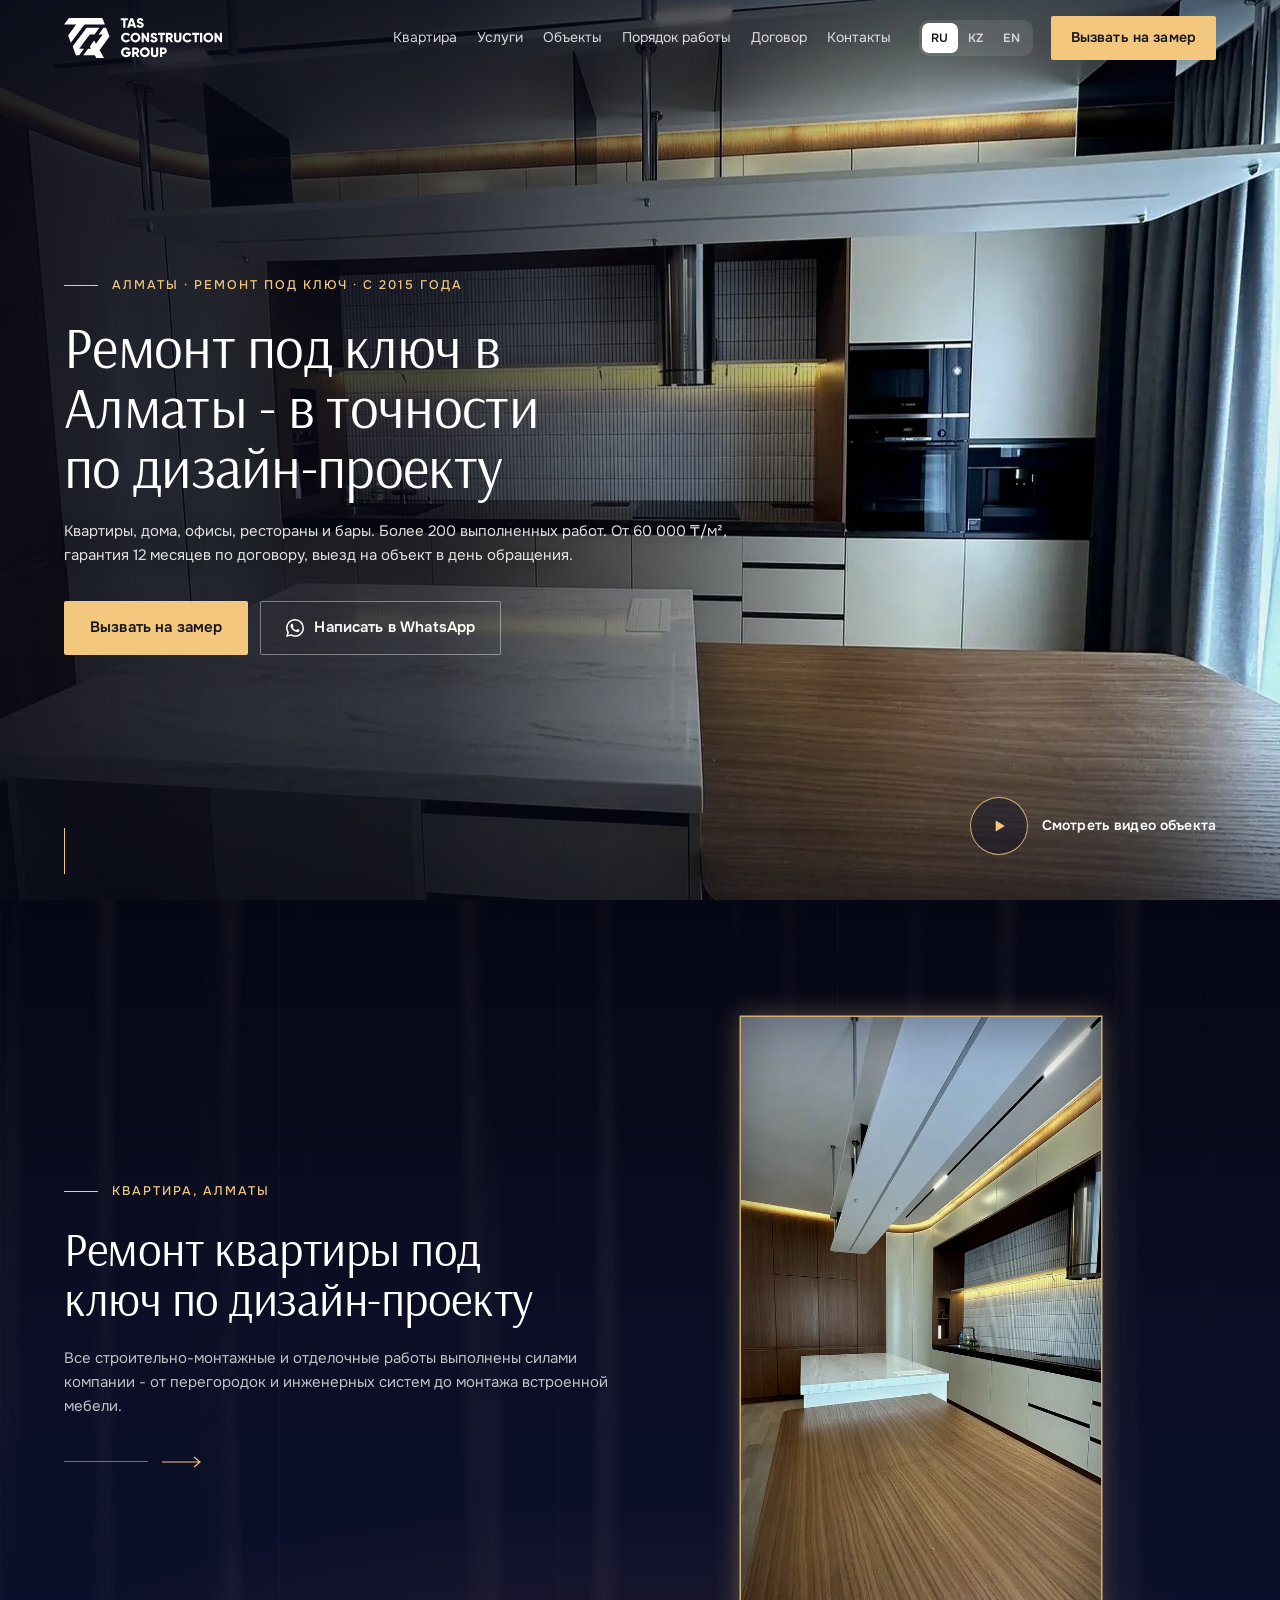
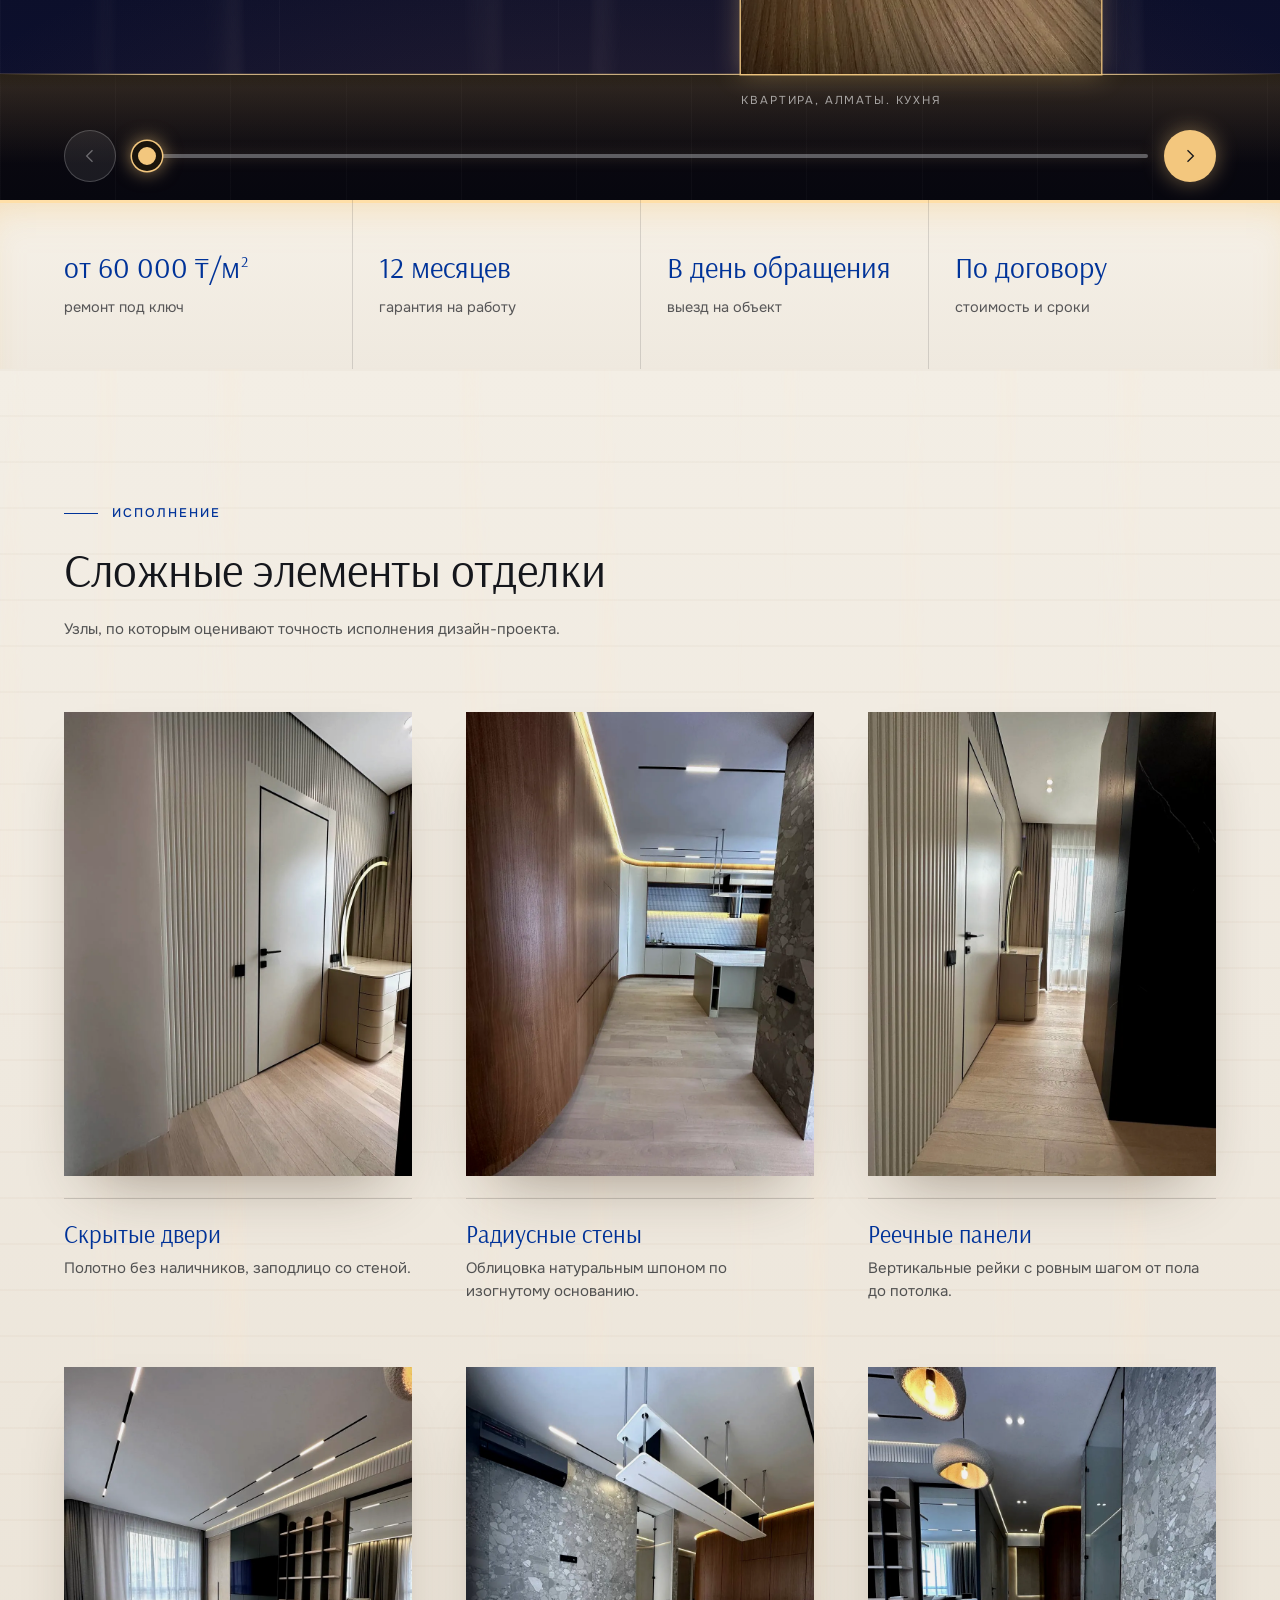
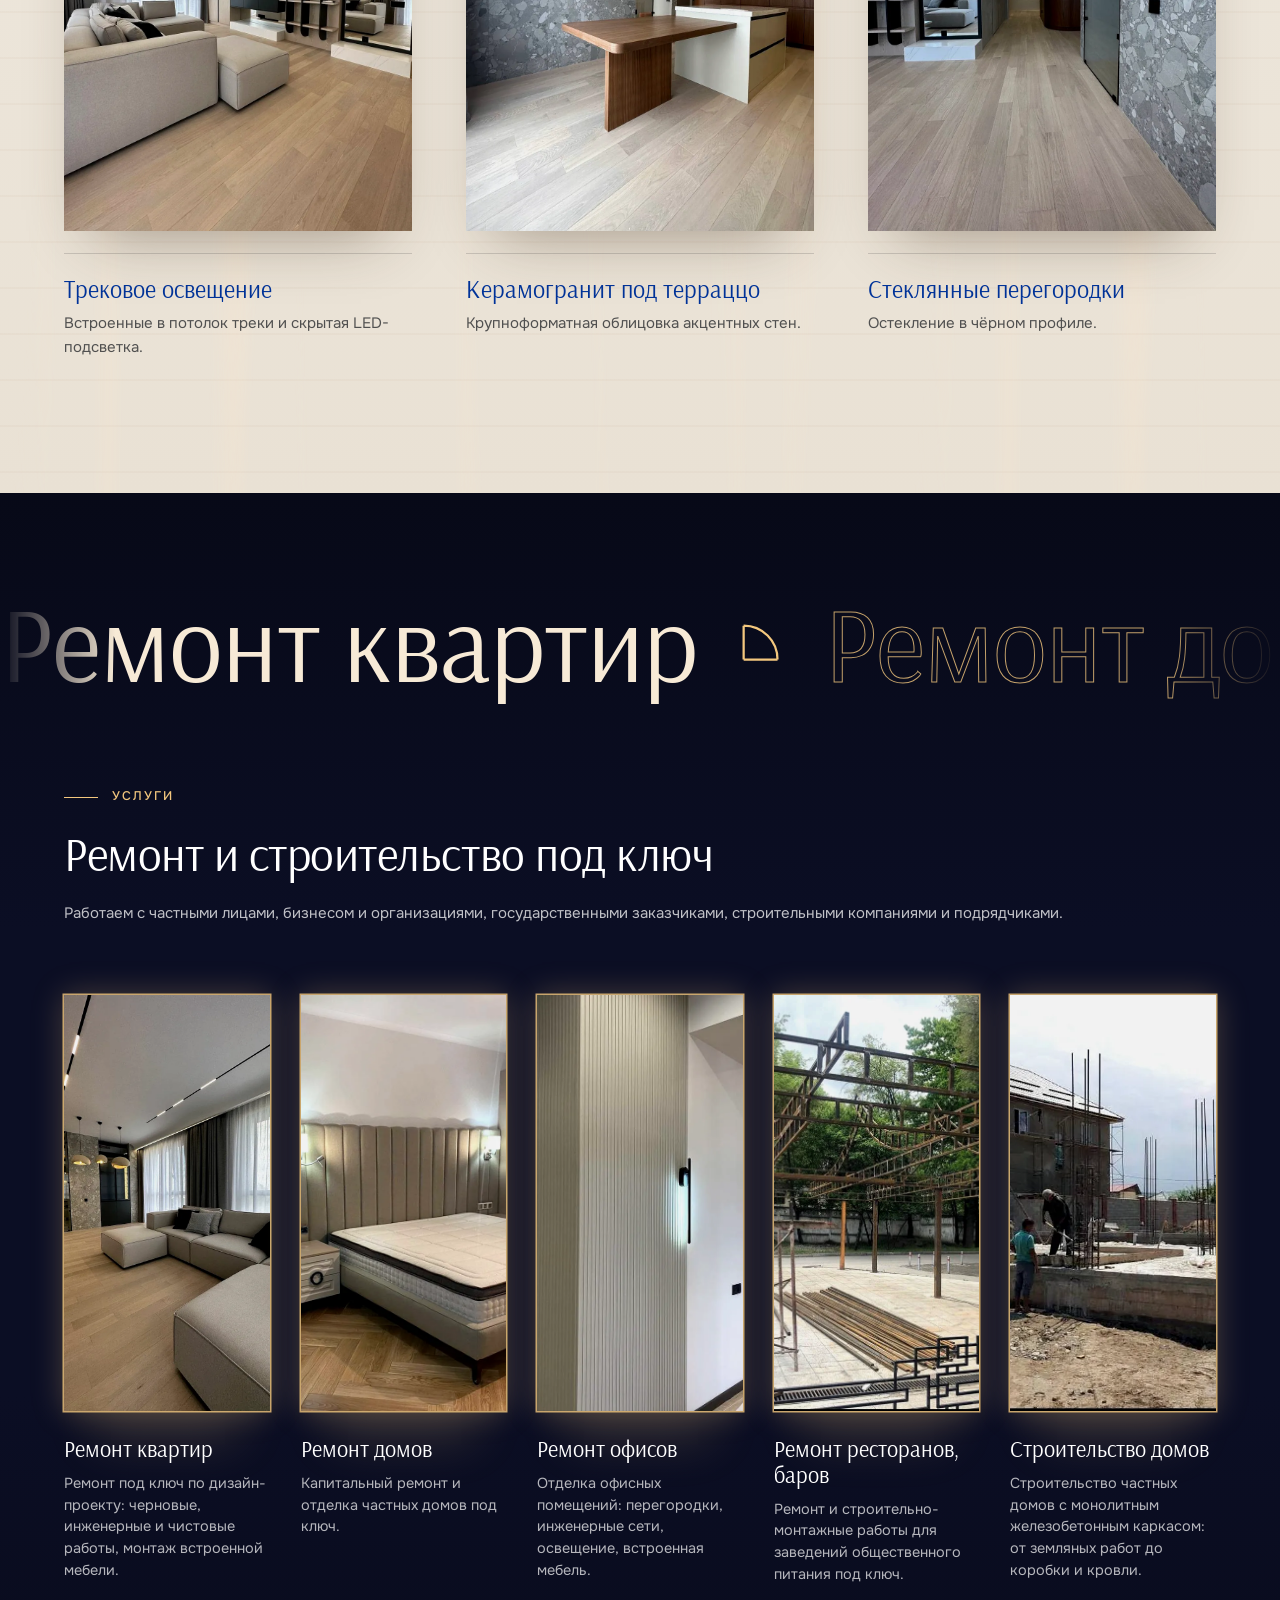
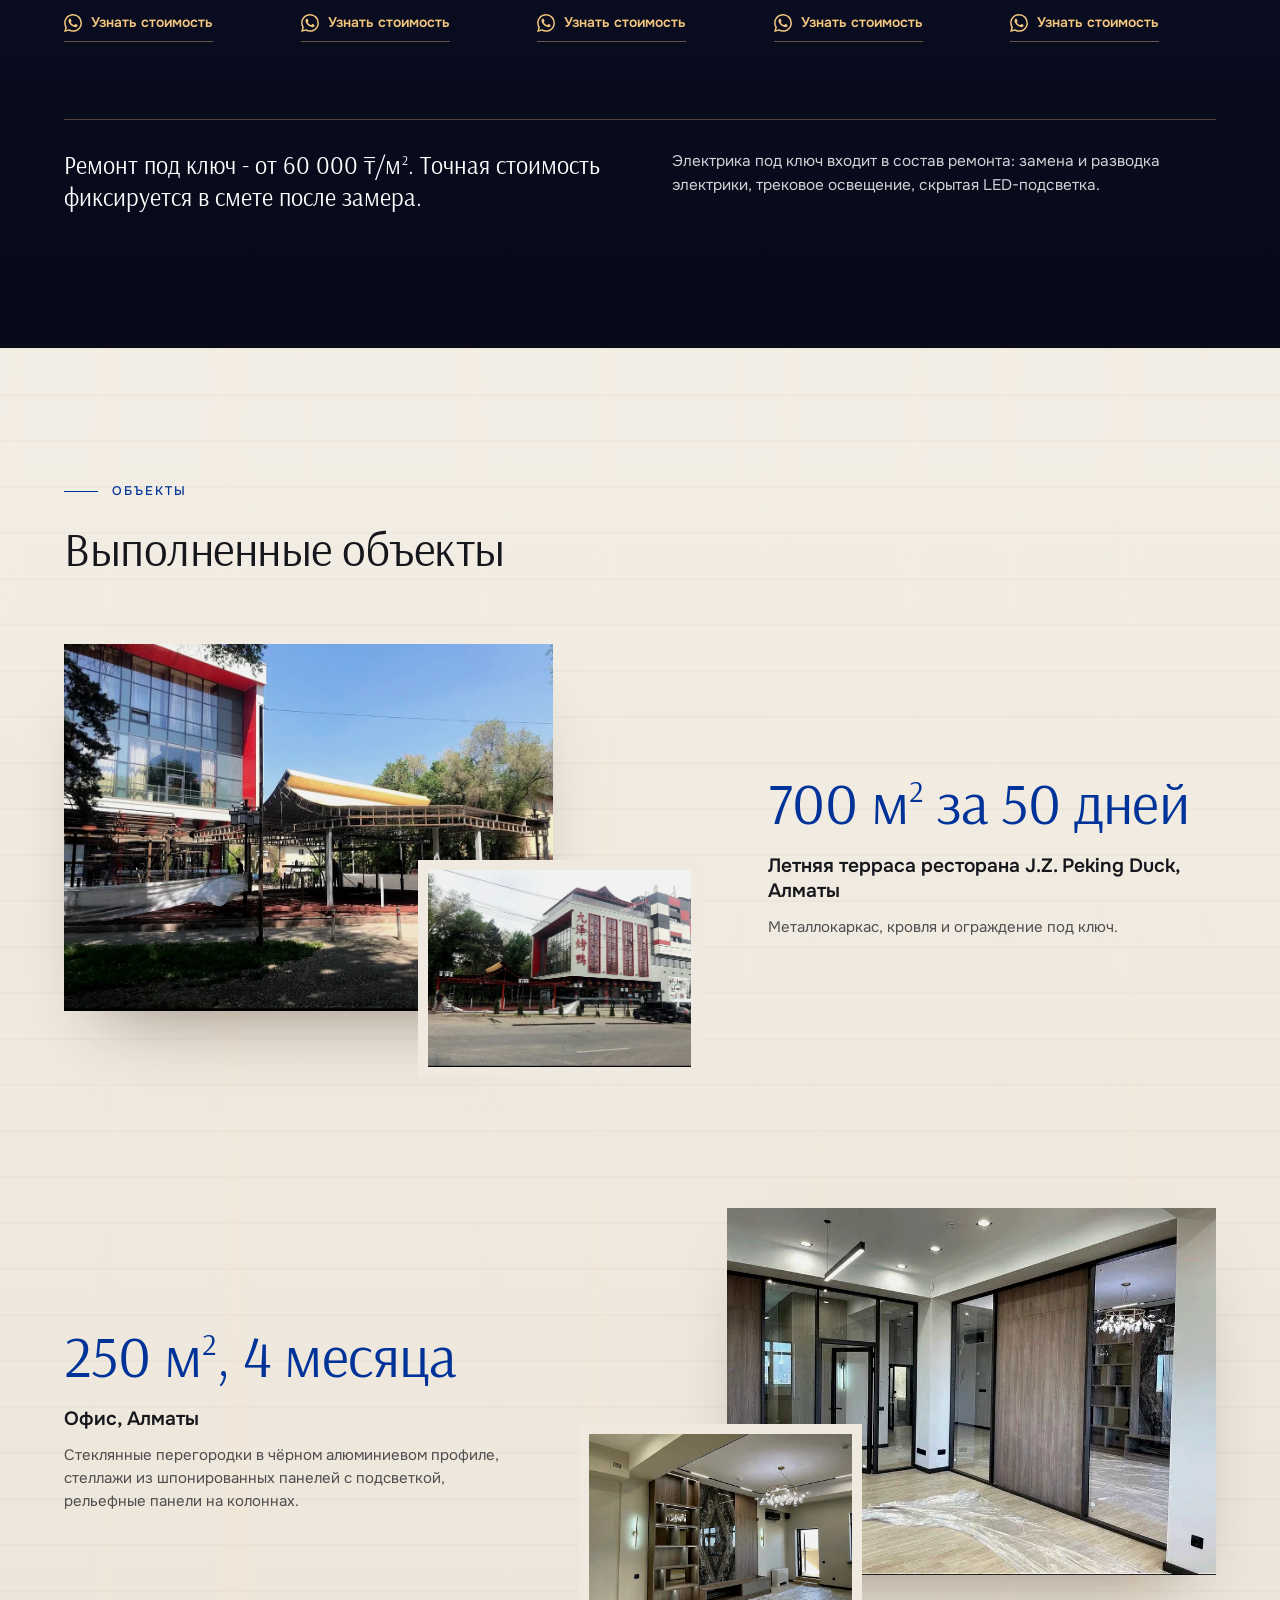
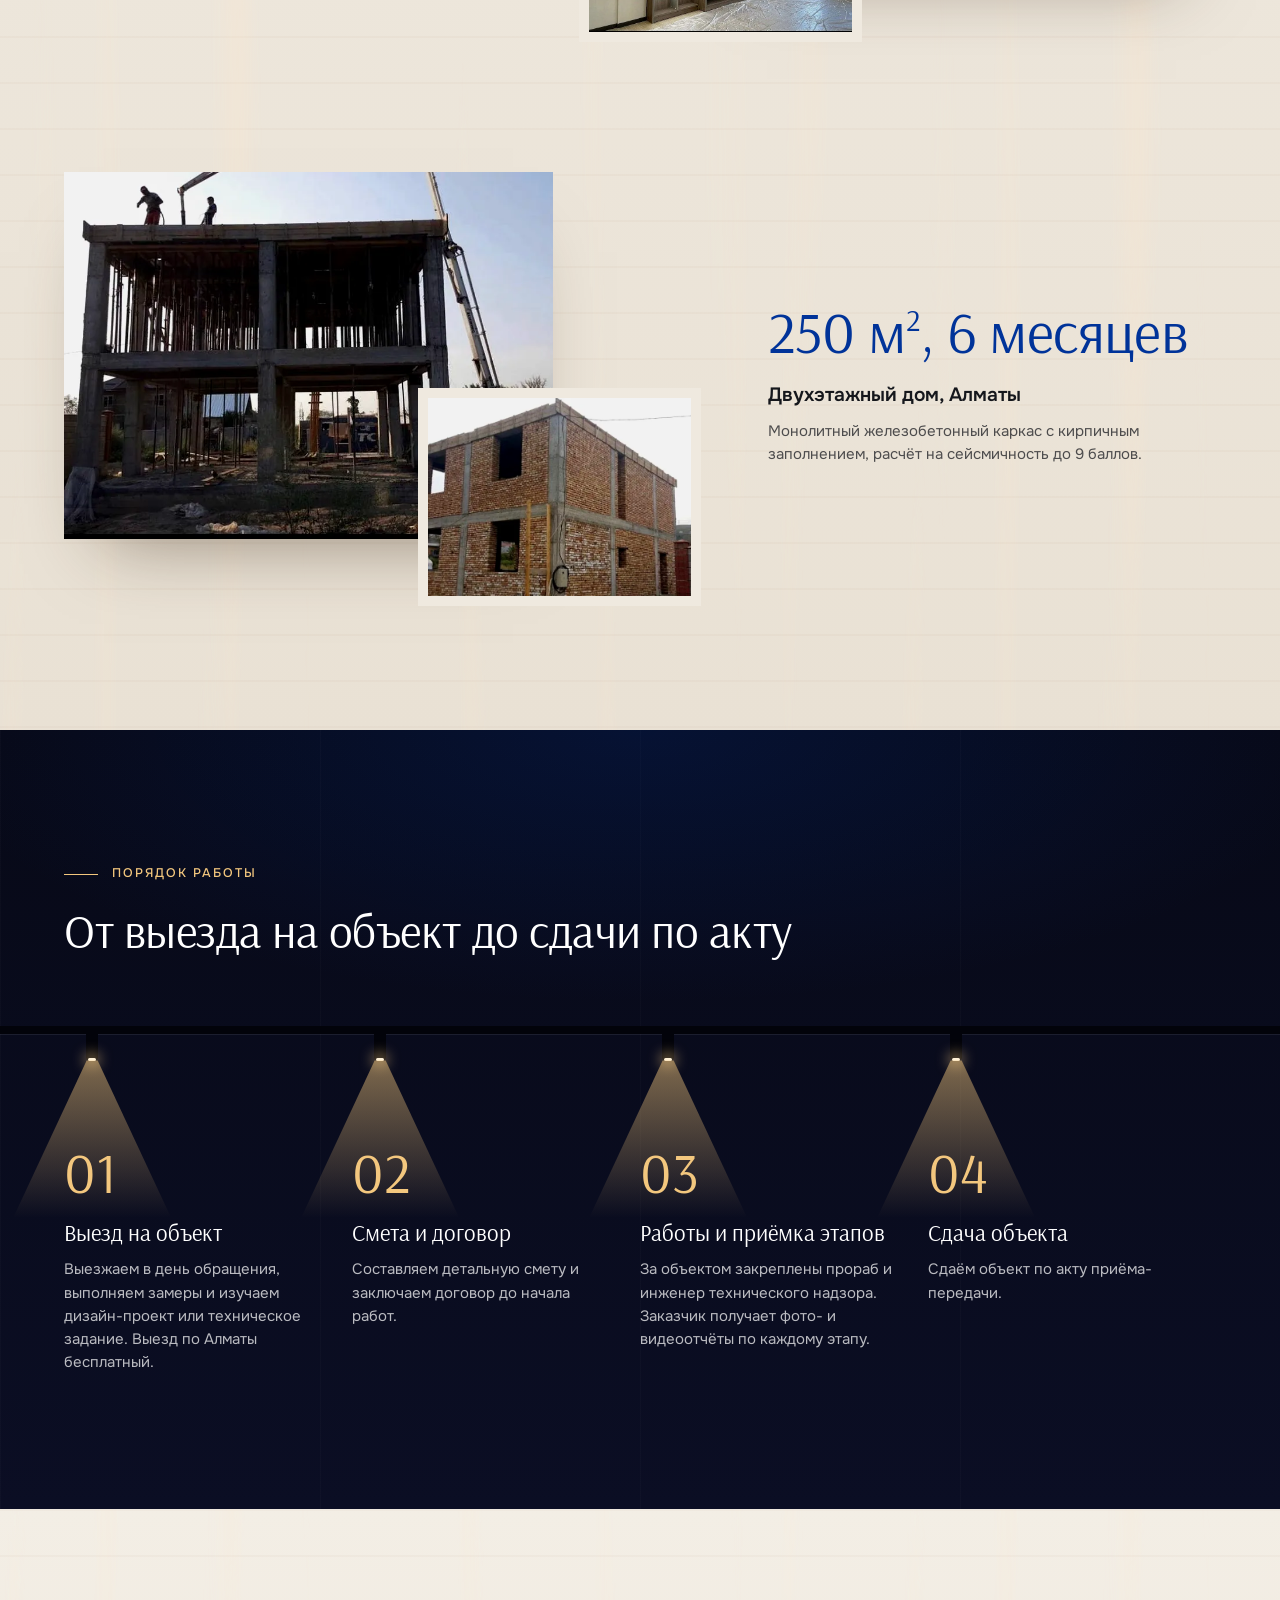
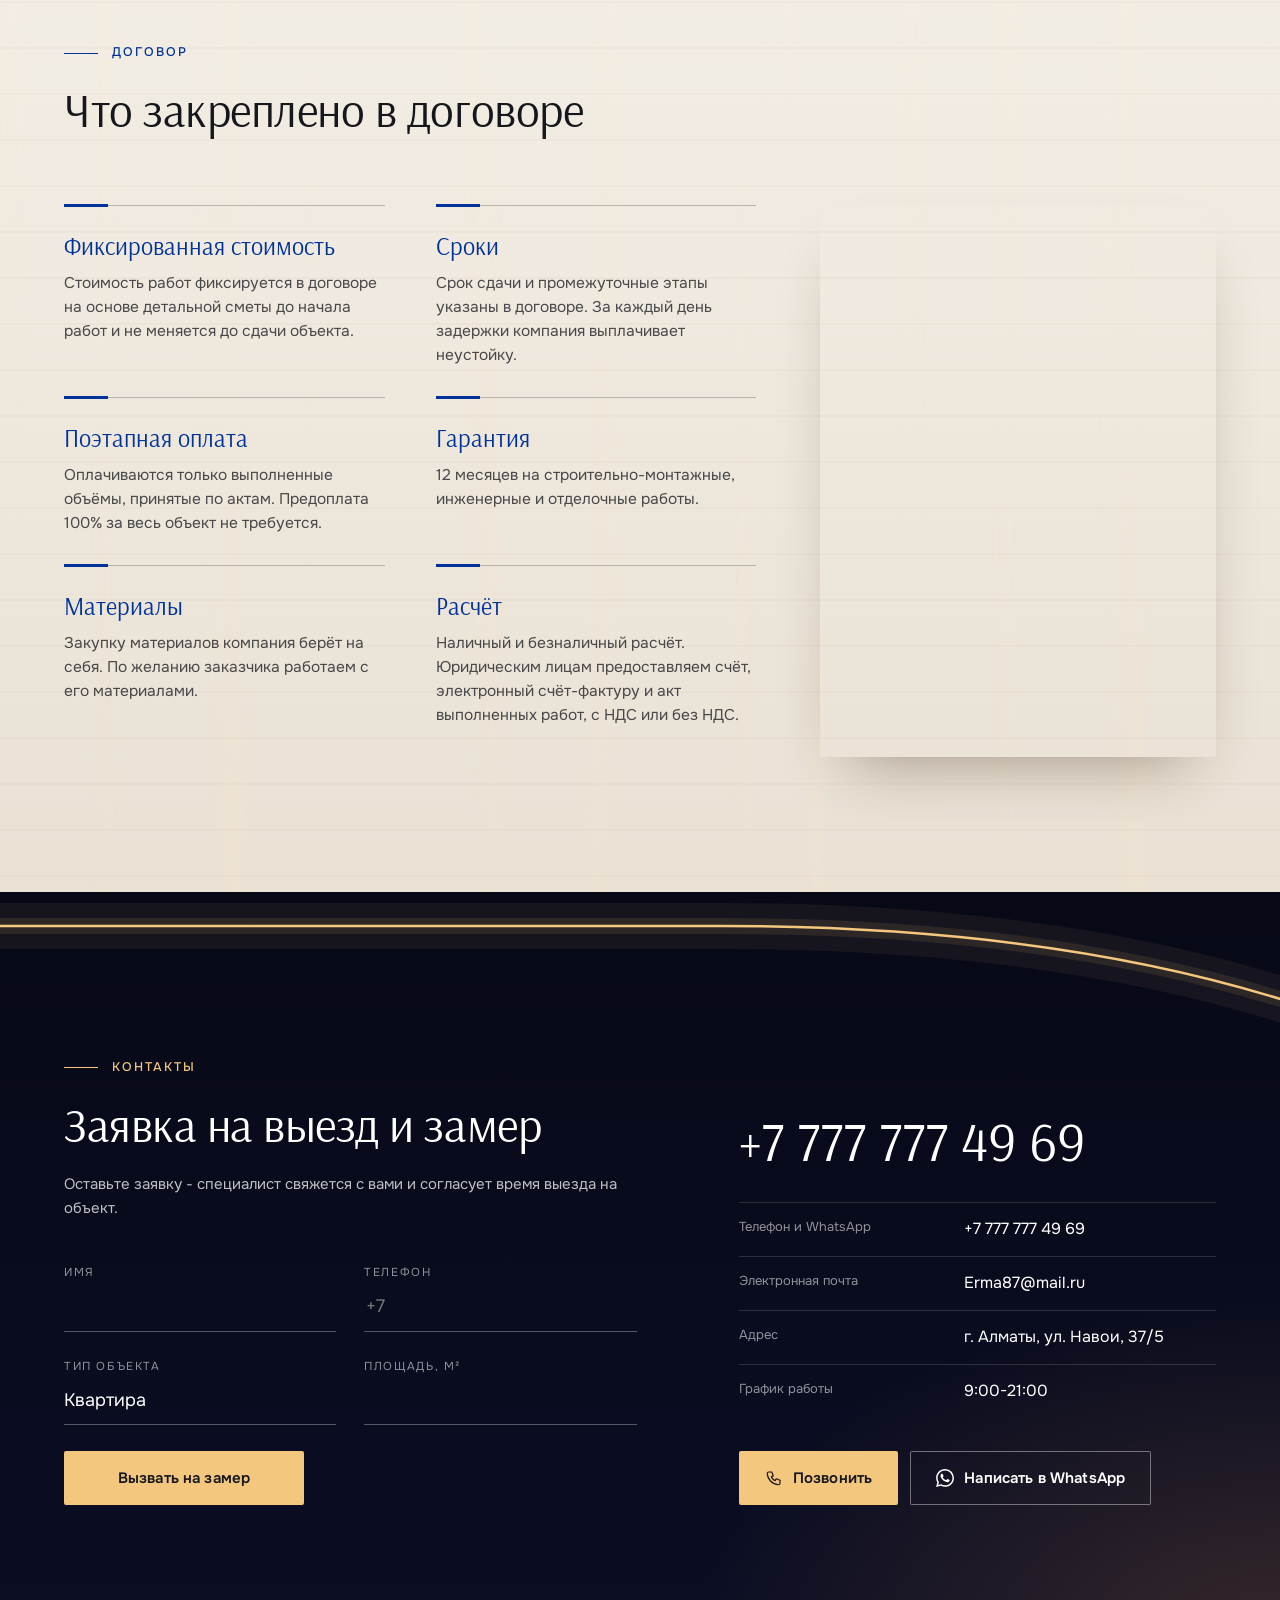
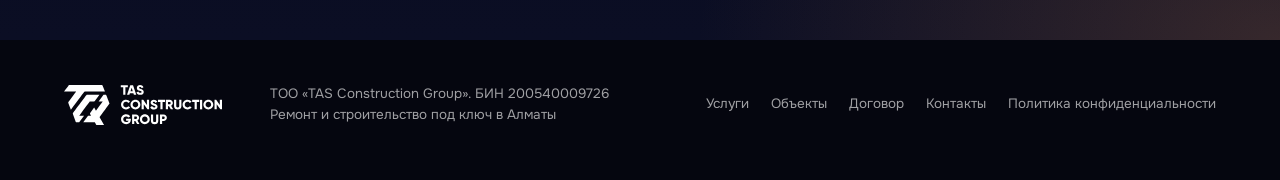
==== commit 4ec8bdc3: "Договор: фото по высоте пунктов; заметный ползунок; створки открываются в одну сторону" ====
--- a/index.html
+++ b/index.html
@@ -28,7 +28,7 @@
 <noscript><link rel="stylesheet" href="https://fonts.googleapis.com/css2?family=Arsenal:wght@400;700&family=Onest:wght@400;500;600&display=swap"></noscript>
 <link rel="preload" as="image" href="assets/video/kitchen-poster.webp" media="(max-width:760px)">
 <link rel="preload" as="image" href="assets/photos/hero-pc-1920.webp" imagesrcset="assets/photos/hero-pc-1920.webp 1920w, assets/photos/hero-pc-2560.webp 2560w" imagesizes="100vw" media="(min-width:761px)">
-<link rel="stylesheet" href="styles.css?v=20261125-4">
+<link rel="stylesheet" href="styles.css?v=20261125-5">
 <script type="application/ld+json">
 {"@context":"https://schema.org","@type":"HomeAndConstructionBusiness","name":"Tas Construction Group","legalName":"ТОО «TAS Construction Group»","url":"https://songokura.github.io/tasconstruction/","image":"https://songokura.github.io/tasconstruction/assets/og-image.jpg","logo":"https://songokura.github.io/tasconstruction/assets/logo/tcq-logo.svg","telephone":"+77777774969","email":"Erma87@mail.ru","foundingDate":"2015","priceRange":"от 60 000 ₸/м²","address":{"@type":"PostalAddress","streetAddress":"ул. Навои, 37/5","addressLocality":"Алматы","addressCountry":"KZ"},"areaServed":"Алматы","sameAs":["https://tcq.kz/"]}
 </script>
@@ -121,7 +121,7 @@
           <div class="fr-box"><img src="assets/photos/hero-22.webp" alt="Прихожая: радиусная стена из шпона и зеркало в полный рост" width="960" height="1280" loading="lazy" decoding="async"><div class="leaf m-walnut"></div></div>
           <figcaption data-i18n="kv.c1"><b>Прихожая.</b> Радиусная стена из шпона и зеркало в полный рост.</figcaption>
         </figure>
-        <figure class="fr" data-hinge="r">
+        <figure class="fr" data-hinge="l">
           <i class="lamp"></i>
           <div class="fr-box"><img src="assets/photos/plate-5.webp" alt="Кухня: встроенные шкафы за шпонированными фасадами, кухонный остров" width="960" height="1280" loading="lazy" decoding="async"><div class="leaf m-walnut"></div></div>
           <figcaption data-i18n="kv.c2"><b>Кухня.</b> Встроенные шкафы за шпонированными фасадами, кухонный остров.</figcaption>
@@ -131,7 +131,7 @@
           <div class="fr-box"><img src="assets/photos/plate-19.webp" alt="Коридор: облицовка стены керамогранитом под чёрный мрамор" width="960" height="1280" loading="lazy" decoding="async"><div class="leaf m-marble"></div></div>
           <figcaption data-i18n="kv.c3"><b>Коридор.</b> Облицовка стены керамогранитом под чёрный мрамор.</figcaption>
         </figure>
-        <figure class="fr" data-hinge="r">
+        <figure class="fr" data-hinge="l">
           <i class="lamp"></i>
           <div class="fr-box"><img src="assets/photos/plate-14.webp" alt="Детская: шкаф с круглыми нишами и подвесные светильники" width="960" height="1280" loading="lazy" decoding="async"><div class="leaf m-slat"></div></div>
           <figcaption data-i18n="kv.c4"><b>Детская.</b> Шкаф с круглыми нишами и подвесные светильники.</figcaption>
@@ -141,7 +141,7 @@
           <div class="fr-box"><img src="assets/photos/hero-55.webp" alt="Гостиная: трековое освещение, окна в пол" width="960" height="1280" loading="lazy" decoding="async"><div class="leaf m-walnut"></div></div>
           <figcaption data-i18n="kv.c5"><b>Гостиная.</b> Трековое освещение, окна в пол.</figcaption>
         </figure>
-        <figure class="fr" data-hinge="r">
+        <figure class="fr" data-hinge="l">
           <i class="lamp"></i>
           <div class="fr-box"><img src="assets/photos/card-20.webp" alt="Гардеробная: фасады из шпона с врезными ручками" width="960" height="1280" loading="lazy" decoding="async"><div class="leaf m-walnut"></div></div>
           <figcaption data-i18n="kv.c6"><b>Гардеробная.</b> Фасады из шпона с врезными ручками.</figcaption>
@@ -193,7 +193,7 @@
         <figcaption><h3 data-i18n="fin.1t">Скрытые двери</h3><p data-i18n="fin.1d">Полотно без наличников, заподлицо со стеной.</p></figcaption>
       </figure>
       <figure class="fin">
-        <div class="dr" data-hinge="r"><img src="assets/photos/card-57.webp" alt="Радиусная стена, облицованная натуральным шпоном" width="960" height="1280" loading="lazy" decoding="async"><div class="leaf m-walnut"></div></div>
+        <div class="dr" data-hinge="l"><img src="assets/photos/card-57.webp" alt="Радиусная стена, облицованная натуральным шпоном" width="960" height="1280" loading="lazy" decoding="async"><div class="leaf m-walnut"></div></div>
         <figcaption><h3 data-i18n="fin.2t">Радиусные стены</h3><p data-i18n="fin.2d">Облицовка натуральным шпоном по изогнутому основанию.</p></figcaption>
       </figure>
       <figure class="fin">
@@ -201,7 +201,7 @@
         <figcaption><h3 data-i18n="fin.3t">Реечные панели</h3><p data-i18n="fin.3d">Вертикальные рейки с ровным шагом от пола до потолка.</p></figcaption>
       </figure>
       <figure class="fin">
-        <div class="dr" data-hinge="r"><img src="assets/photos/hero-11.webp" alt="Встроенные в потолок треки и скрытая LED-подсветка в гостиной" width="960" height="1280" loading="lazy" decoding="async"><div class="leaf m-night"></div></div>
+        <div class="dr" data-hinge="l"><img src="assets/photos/hero-11.webp" alt="Встроенные в потолок треки и скрытая LED-подсветка в гостиной" width="960" height="1280" loading="lazy" decoding="async"><div class="leaf m-night"></div></div>
         <figcaption><h3 data-i18n="fin.4t">Трековое освещение</h3><p data-i18n="fin.4d">Встроенные в потолок треки и скрытая LED-подсветка.</p></figcaption>
       </figure>
       <figure class="fin">
@@ -209,7 +209,7 @@
         <figcaption><h3 data-i18n="fin.5t">Керамогранит под терраццо</h3><p data-i18n="fin.5d">Крупноформатная облицовка акцентных стен.</p></figcaption>
       </figure>
       <figure class="fin">
-        <div class="dr" data-hinge="r"><img src="assets/photos/card-33.webp" alt="Стеклянная перегородка в чёрном профиле в прихожей" width="960" height="1280" loading="lazy" decoding="async"><div class="leaf m-glass"></div></div>
+        <div class="dr" data-hinge="l"><img src="assets/photos/card-33.webp" alt="Стеклянная перегородка в чёрном профиле в прихожей" width="960" height="1280" loading="lazy" decoding="async"><div class="leaf m-glass"></div></div>
         <figcaption><h3 data-i18n="fin.6t">Стеклянные перегородки</h3><p data-i18n="fin.6d">Остекление в чёрном профиле.</p></figcaption>
       </figure>
     </div>
@@ -277,7 +277,7 @@
     <article class="obj">
       <div class="obj-media">
         <div class="dr a" data-hinge="l"><img src="assets/photos/foto-42.webp" alt="Летняя терраса ресторана J.Z. Peking Duck с кровлей" width="1125" height="848" loading="lazy" decoding="async"><div class="leaf m-night"></div></div>
-        <div class="dr b" data-hinge="r"><img src="assets/photos/foto-39.webp" alt="Фасад ресторана J.Z. Peking Duck и терраса" width="1125" height="838" loading="lazy" decoding="async"><div class="leaf m-walnut"></div></div>
+        <div class="dr b" data-hinge="l"><img src="assets/photos/foto-39.webp" alt="Фасад ресторана J.Z. Peking Duck и терраса" width="1125" height="838" loading="lazy" decoding="async"><div class="leaf m-walnut"></div></div>
       </div>
       <div class="obj-text">
         <p class="fact rv" data-i18n="obj.1f">700&nbsp;м<sup>2</sup> за&nbsp;50&nbsp;дней</p>
@@ -288,7 +288,7 @@
 
     <article class="obj rev">
       <div class="obj-media">
-        <div class="dr a" data-hinge="r"><img src="assets/photos/card-45.webp" alt="Офис: стеклянные перегородки в чёрном алюминиевом профиле" width="843" height="631" loading="lazy" decoding="async"><div class="leaf m-glass"></div></div>
+        <div class="dr a" data-hinge="l"><img src="assets/photos/card-45.webp" alt="Офис: стеклянные перегородки в чёрном алюминиевом профиле" width="843" height="631" loading="lazy" decoding="async"><div class="leaf m-glass"></div></div>
         <div class="dr b" data-hinge="l"><img src="assets/photos/card-47.webp" alt="Офис: стеллаж из шпонированных панелей с подсветкой" width="841" height="628" loading="lazy" decoding="async"><div class="leaf m-walnut"></div></div>
       </div>
       <div class="obj-text">
@@ -301,7 +301,7 @@
     <article class="obj">
       <div class="obj-media">
         <div class="dr a" data-hinge="l"><img src="assets/photos/foto-29.webp" alt="Монолитный железобетонный каркас двухэтажного дома" width="1125" height="628" loading="lazy" decoding="async"><div class="leaf m-concrete"></div></div>
-        <div class="dr b" data-hinge="r"><img src="assets/photos/foto-30.webp" alt="Коробка дома: кирпичное заполнение в монолитном каркасе" width="1125" height="495" loading="lazy" decoding="async"><div class="leaf m-walnut"></div></div>
+        <div class="dr b" data-hinge="l"><img src="assets/photos/foto-30.webp" alt="Коробка дома: кирпичное заполнение в монолитном каркасе" width="1125" height="495" loading="lazy" decoding="async"><div class="leaf m-walnut"></div></div>
       </div>
       <div class="obj-text">
         <p class="fact rv" data-i18n="obj.3f">250&nbsp;м<sup>2</sup>, 6&nbsp;месяцев</p>
@@ -335,7 +335,7 @@
       <p class="kicker rv" data-i18n="ct.kicker">Договор</p>
       <h2 class="h2 rv" data-i18n="ct.h2">Что закреплено в договоре</h2>
     </header>
-    <div class="ct-grid">
+    <div class="dg-grid">
     <dl class="clauses">
       <div class="cl rv"><dt data-i18n="ct.1t">Фиксированная стоимость</dt><dd data-i18n="ct.1d">Стоимость работ фиксируется в договоре на основе детальной сметы до начала работ и не меняется до сдачи объекта.</dd></div>
       <div class="cl rv"><dt data-i18n="ct.2t">Сроки</dt><dd data-i18n="ct.2d">Срок сдачи и промежуточные этапы указаны в договоре. За каждый день задержки компания выплачивает неустойку.</dd></div>
@@ -344,7 +344,7 @@
       <div class="cl rv"><dt data-i18n="ct.5t">Материалы</dt><dd data-i18n="ct.5d">Закупку материалов компания берёт на себя. По желанию заказчика работаем с его материалами.</dd></div>
       <div class="cl rv"><dt data-i18n="ct.6t">Расчёт</dt><dd data-i18n="ct.6d">Наличный и безналичный расчёт. Юридическим лицам предоставляем счёт, электронный счёт-фактуру и акт выполненных работ, с НДС или без НДС.</dd></div>
     </dl>
-    <figure class="ct-photo rv"><img src="assets/photos/plate-54.webp" alt="Гостиная после ремонта под ключ: ТВ-стена, стеллаж, трековое освещение" width="960" height="1280" loading="lazy" decoding="async"></figure>
+    <figure class="dg-photo rv"><img src="assets/photos/plate-54.webp" alt="Гостиная после ремонта под ключ: ТВ-стена, стеллаж, трековое освещение" width="960" height="1280" loading="lazy" decoding="async"></figure>
     </div>
   </div>
 </section>
@@ -427,6 +427,6 @@
 <script src="assets/vendor/ScrollTrigger.min.js" defer></script>
 <script src="assets/vendor/SplitText.min.js" defer></script>
 <script src="assets/vendor/lenis.min.js" defer></script>
-<script src="script.js?v=20261125-4" defer></script>
+<script src="script.js?v=20261125-5" defer></script>
 </body>
 </html>
--- a/styles.css
+++ b/styles.css
@@ -137,17 +137,19 @@
 .room.drag{cursor:grabbing}
 .scrub{position:absolute;z-index:3;left:var(--edge);right:var(--edge);bottom:18px;display:flex;align-items:center;gap:16px;opacity:0;visibility:hidden;transition:opacity var(--t-mid) var(--ease),visibility 0s linear var(--t-mid)}
 .scrub.on{opacity:1;visibility:visible;transition-delay:0s}
-.scrub-b{flex:0 0 auto;width:44px;height:44px;border-radius:50%;display:grid;place-items:center;color:var(--light);box-shadow:inset 0 0 0 1px rgba(243,199,126,.55);background:rgba(7,9,23,.55);transition:background var(--t-fast) var(--ease),color var(--t-fast) var(--ease),opacity var(--t-fast) var(--ease),transform var(--t-fast) var(--ease)}
-.scrub-b svg{width:18px;height:18px}
-@media (hover:hover){.scrub-b:not(:disabled):hover{background:var(--light);color:var(--graphite)}}
+.scrub-b{flex:0 0 auto;width:52px;height:52px;border-radius:50%;display:grid;place-items:center;color:var(--graphite);background:var(--light);box-shadow:0 0 22px rgba(243,199,126,.45);transition:background var(--t-fast) var(--ease),color var(--t-fast) var(--ease),opacity var(--t-fast) var(--ease),transform var(--t-fast) var(--ease)}
+.scrub-b svg{width:20px;height:20px;stroke-width:2.2}
+@media (hover:hover){.scrub-b:not(:disabled):hover{background:#ffdca0;box-shadow:0 0 30px rgba(243,199,126,.7)}}
 .scrub-b:active{transform:scale(.95)}
-.scrub-b:disabled{opacity:.3;cursor:default}
+.scrub-b:disabled{background:rgba(255,255,255,.08);color:rgba(255,255,255,.35);box-shadow:inset 0 0 0 1px rgba(255,255,255,.2);cursor:default}
 .scrub-r{--p:0%;flex:1 1 auto;min-width:0;height:44px;margin:0;background:transparent;-webkit-appearance:none;appearance:none;cursor:pointer}
-.scrub-r::-webkit-slider-runnable-track{height:2px;border-radius:2px;background:linear-gradient(90deg,var(--light) var(--p),rgba(255,255,255,.18) var(--p))}
-.scrub-r::-moz-range-track{height:2px;border-radius:2px;background:linear-gradient(90deg,var(--light) var(--p),rgba(255,255,255,.18) var(--p))}
-.scrub-r::-webkit-slider-thumb{-webkit-appearance:none;width:22px;height:22px;margin-top:-10px;border-radius:50%;background:var(--light);border:5px solid #1a140c;box-shadow:0 0 0 1.5px var(--light),0 0 18px 2px rgba(243,199,126,.55);transition:transform var(--t-fast) var(--ease)}
-.scrub-r::-moz-range-thumb{width:12px;height:12px;border-radius:50%;background:var(--light);border:5px solid #1a140c;box-shadow:0 0 0 1.5px var(--light),0 0 18px 2px rgba(243,199,126,.55)}
+.scrub-r::-webkit-slider-runnable-track{height:4px;border-radius:4px;background:linear-gradient(90deg,var(--light) var(--p),rgba(255,255,255,.34) var(--p));box-shadow:0 0 14px rgba(243,199,126,.25)}
+.scrub-r::-moz-range-track{height:4px;border-radius:4px;background:linear-gradient(90deg,var(--light) var(--p),rgba(255,255,255,.34) var(--p))}
+.scrub-r::-webkit-slider-thumb{-webkit-appearance:none;width:30px;height:30px;margin-top:-13px;border-radius:50%;background:var(--light);border:6px solid #1a140c;box-shadow:0 0 0 1.5px var(--light),0 0 18px 2px rgba(243,199,126,.55);transition:transform var(--t-fast) var(--ease)}
+.scrub-r::-moz-range-thumb{width:18px;height:18px;border-radius:50%;background:var(--light);border:5px solid #1a140c;box-shadow:0 0 0 1.5px var(--light),0 0 18px 2px rgba(243,199,126,.55)}
 .scrub-r:active::-webkit-slider-thumb{transform:scale(1.15)}
+.scrub:not(.used) .scrub-r::-webkit-slider-thumb{animation:thumbPulse 1.8s ease-in-out infinite}
+@keyframes thumbPulse{0%,100%{box-shadow:0 0 0 1.5px var(--light),0 0 0 0 rgba(243,199,126,.55)}50%{box-shadow:0 0 0 1.5px var(--light),0 0 0 12px rgba(243,199,126,0)}}
 .scrub-r:focus-visible{outline:none}
 .scrub-r:focus-visible::-webkit-slider-thumb{box-shadow:0 0 0 1.5px var(--light),0 0 0 5px rgba(243,199,126,.35)}
 
@@ -270,9 +272,9 @@
 .step.on .spot::after{background:#fff1d6;box-shadow:0 0 14px 3px rgba(243,199,126,.85)}
 
 /* договор */
-.ct-grid{display:grid;grid-template-columns:minmax(0,1.75fr) minmax(0,1fr);gap:clamp(32px,5vw,96px);align-items:center}
-.ct-photo{aspect-ratio:3/4;box-shadow:0 30px 60px -30px rgba(60,40,20,.45)}
-.ct-photo img{width:100%;height:100%;object-fit:cover}
+.dg-grid{display:grid;grid-template-columns:minmax(0,1.75fr) minmax(0,1fr);gap:clamp(32px,5vw,96px);align-items:stretch}
+.dg-photo{position:relative;min-height:320px;box-shadow:0 30px 60px -30px rgba(60,40,20,.45)}
+.dg-photo img{position:absolute;inset:0;width:100%;height:100%;object-fit:cover;object-position:50% 60%}
 .clauses{display:grid;grid-template-columns:repeat(2,minmax(0,1fr));gap:0 clamp(24px,4vw,70px)}
 .cl{position:relative;padding:28px 0 30px}
 .cl::before{content:"";position:absolute;left:0;right:0;top:0;height:1px;background:rgba(21,23,28,.26);transform-origin:left;transition:transform var(--t-scene) var(--ease) .15s}
@@ -332,8 +334,8 @@
   .menu-open .hdr{background:#070917}
   .nav-cta{display:grid;gap:10px;margin-top:26px}
   .doors{grid-template-columns:repeat(3,minmax(0,1fr));gap:44px 22px}
-  .ct-grid{grid-template-columns:1fr}
-  .ct-photo{aspect-ratio:16/10}
+  .dg-grid{grid-template-columns:1fr}
+  .dg-photo{aspect-ratio:16/10;min-height:0}
 }
 @media (max-width:760px){
   :root{--hdr-h:62px}
@@ -370,7 +372,7 @@
   .endc-btns .btn{min-height:48px;font-size:14px}
   .scrollcue{display:none}
   .scrub{bottom:72px;gap:10px}
-  .scrub-b{width:40px;height:40px}
+  .scrub-b{width:46px;height:46px}
   .terms-in{grid-template-columns:repeat(2,minmax(0,1fr))}
   .term{padding:26px 14px}
   .term:nth-child(odd){border-left:0;padding-left:0}
@@ -416,6 +418,7 @@
 .js .hero-copy>.lead{animation-delay:.2s}
 .js .hero-copy>.btns{animation-delay:.3s}
 @media (prefers-reduced-motion:reduce){
+  .scrub .scrub-r::-webkit-slider-thumb{animation:none}
   .js .hero-copy>*{animation:none}
   .scrollcue i{animation:none}
   .hero-bg img{animation:none}
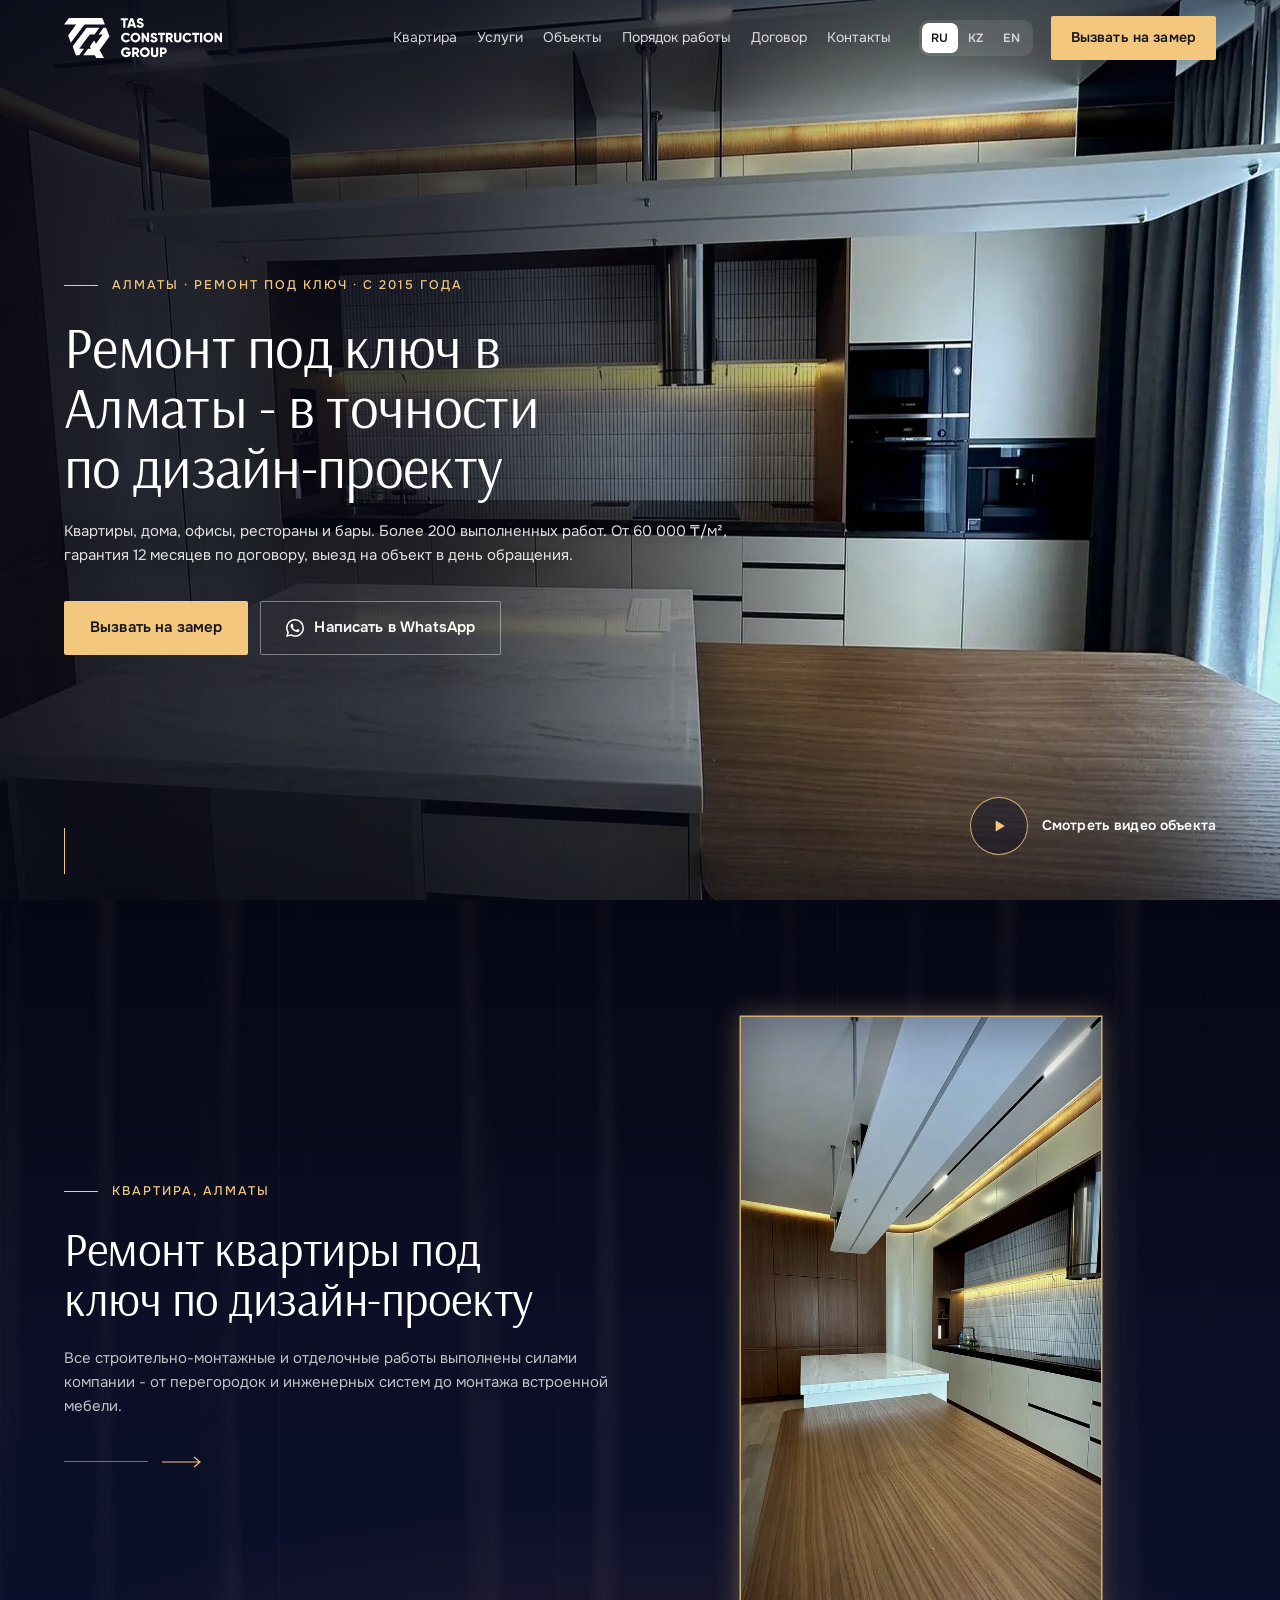
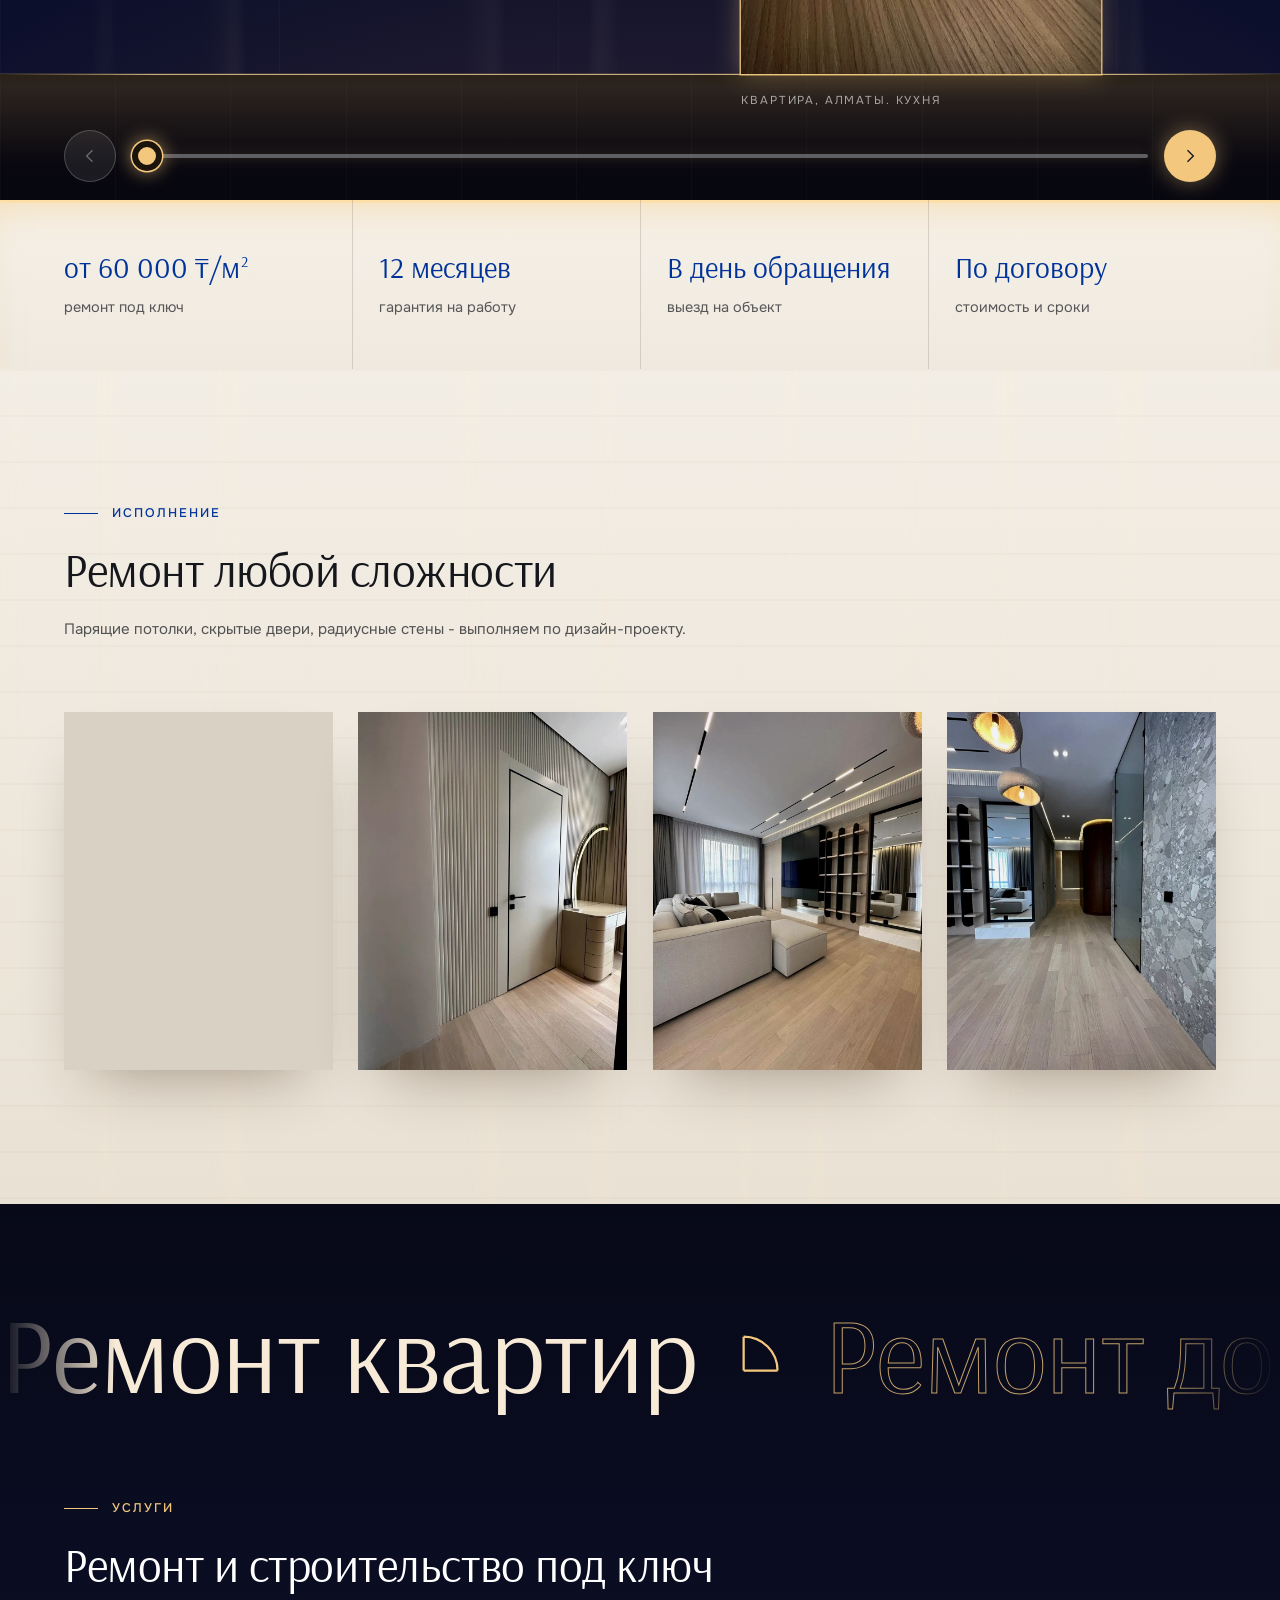
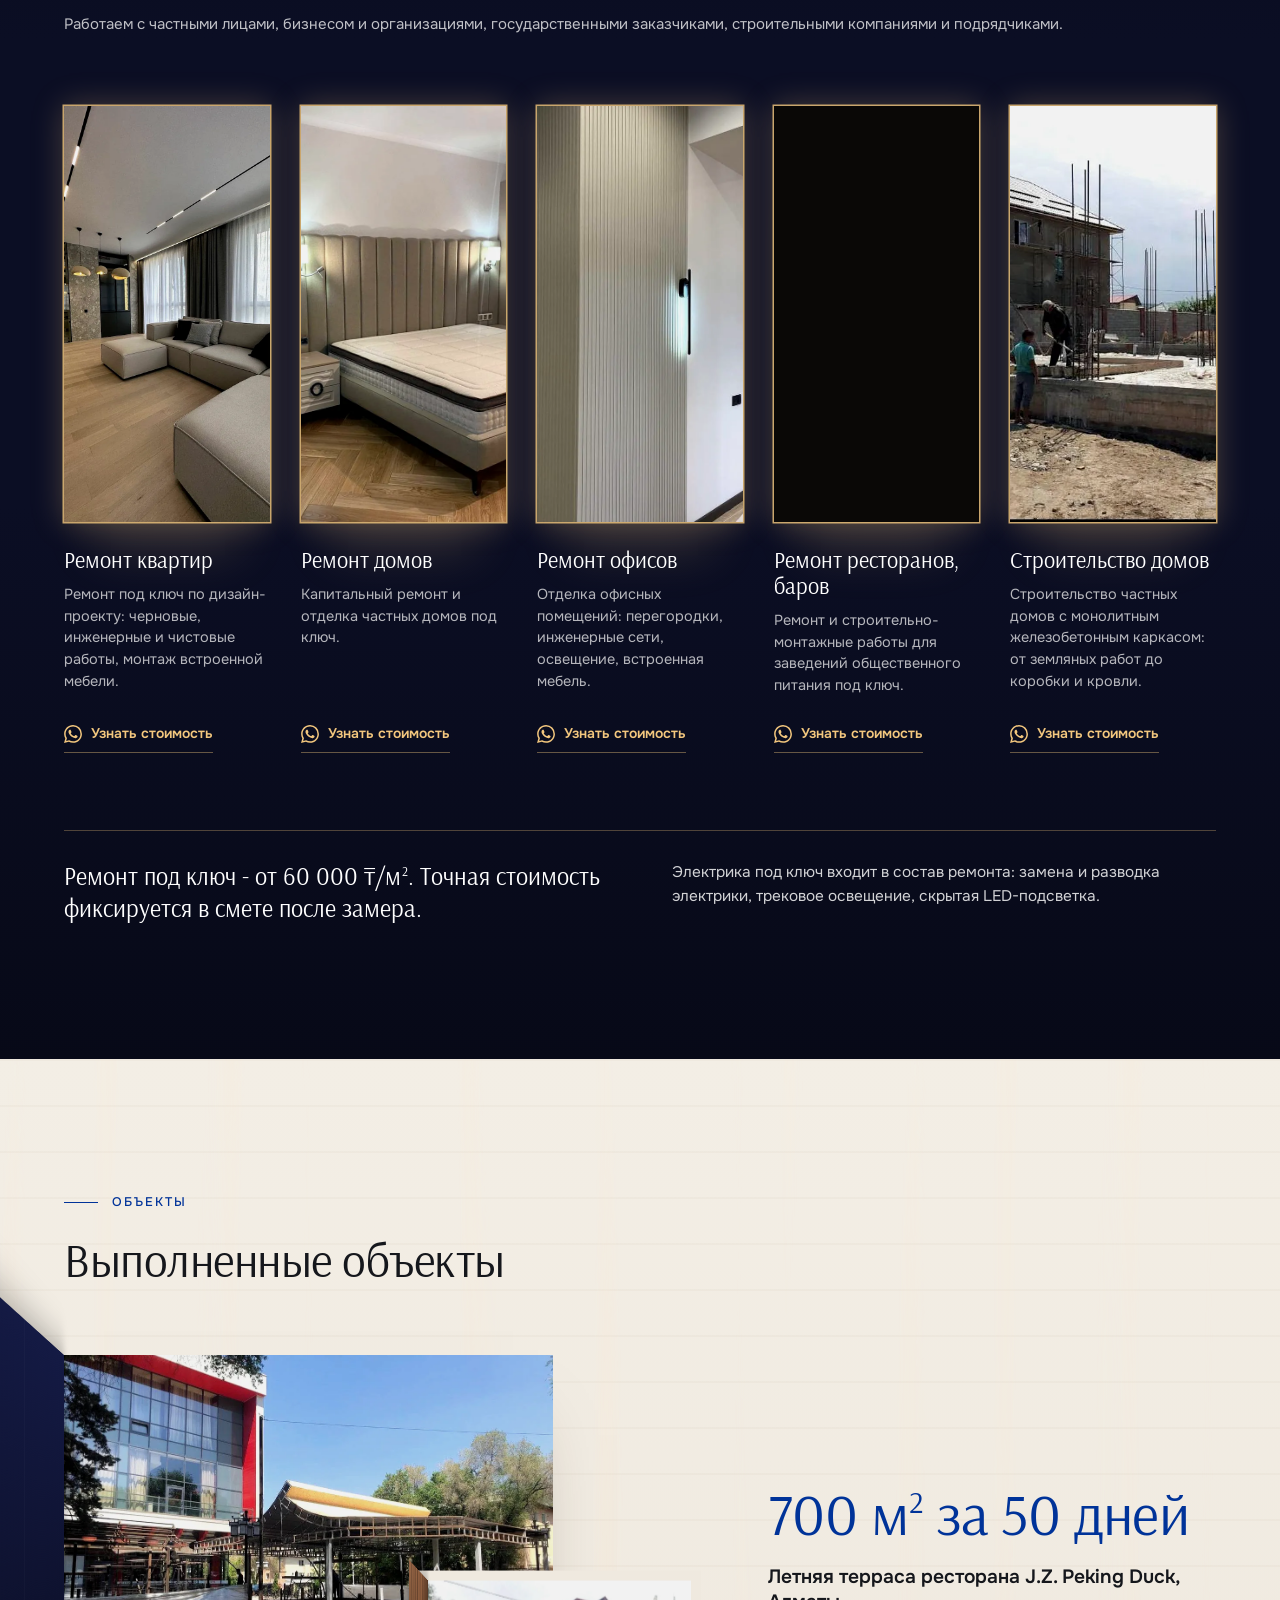
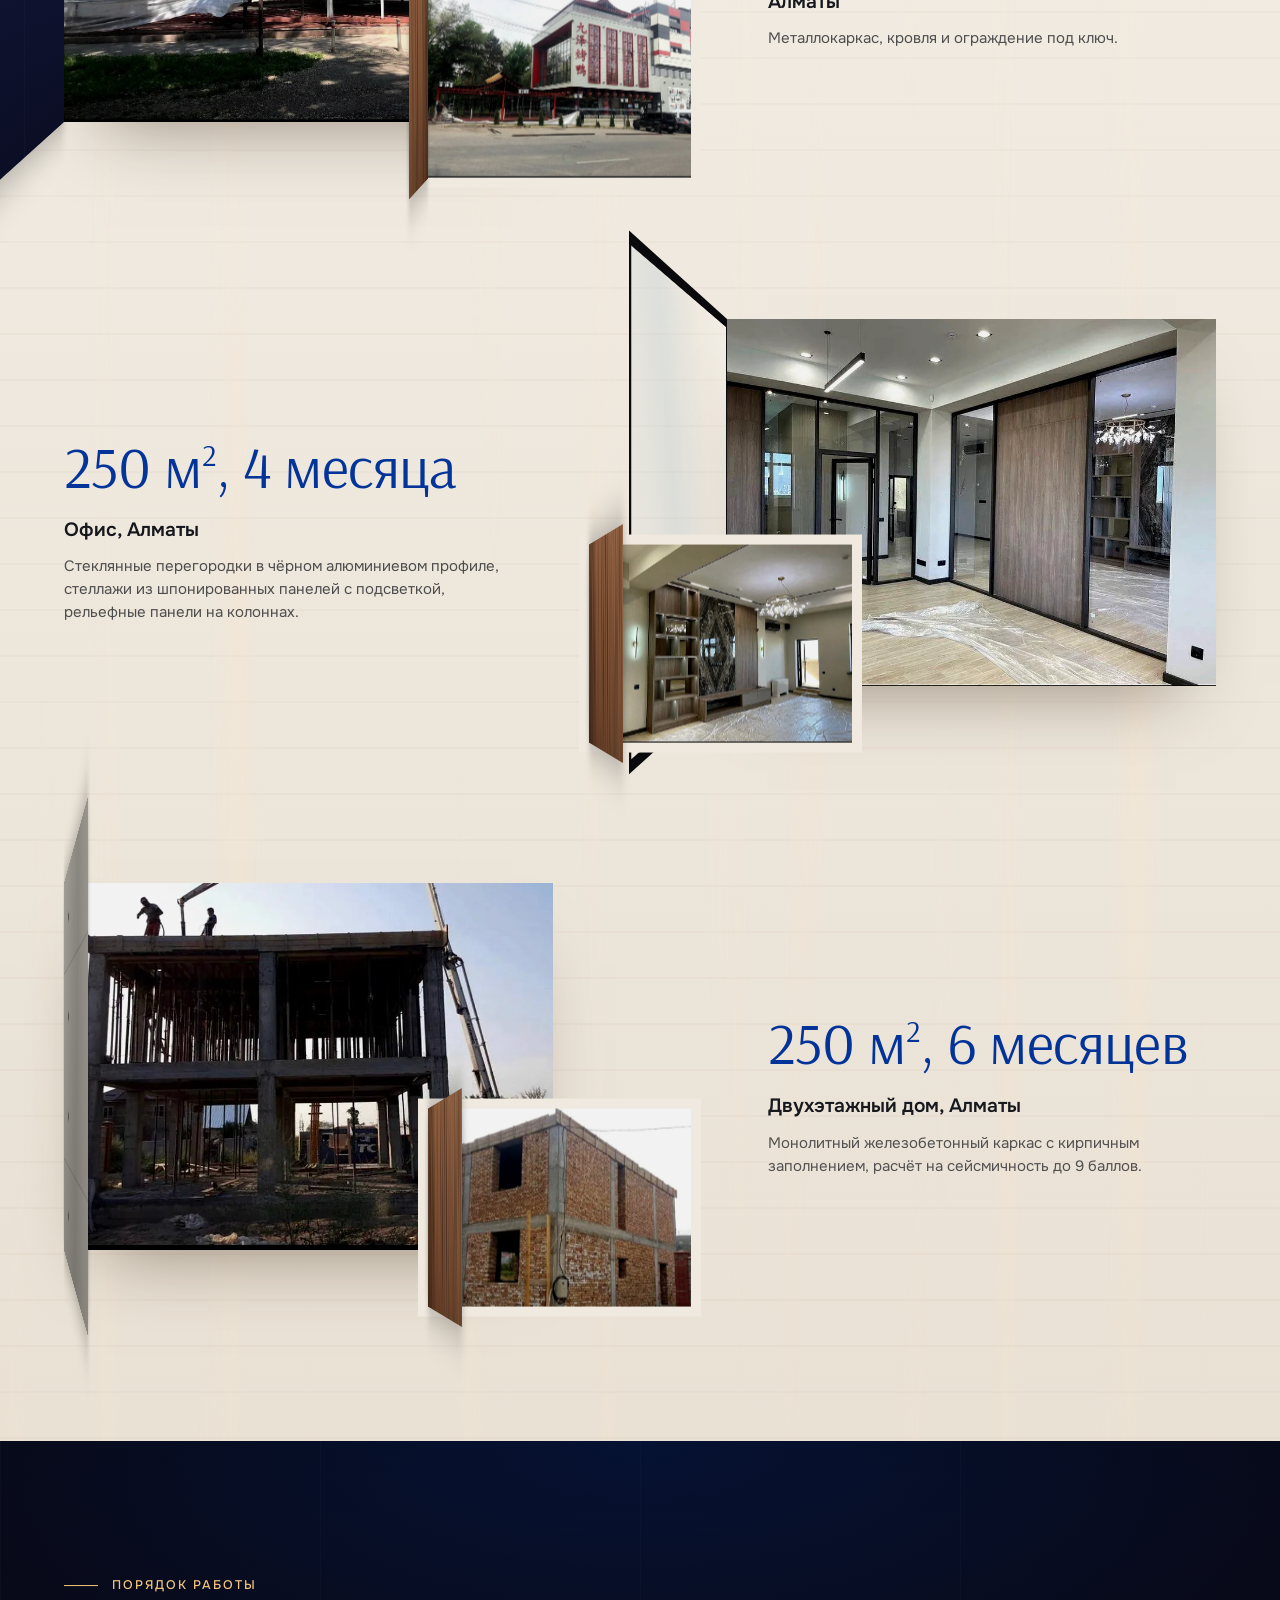
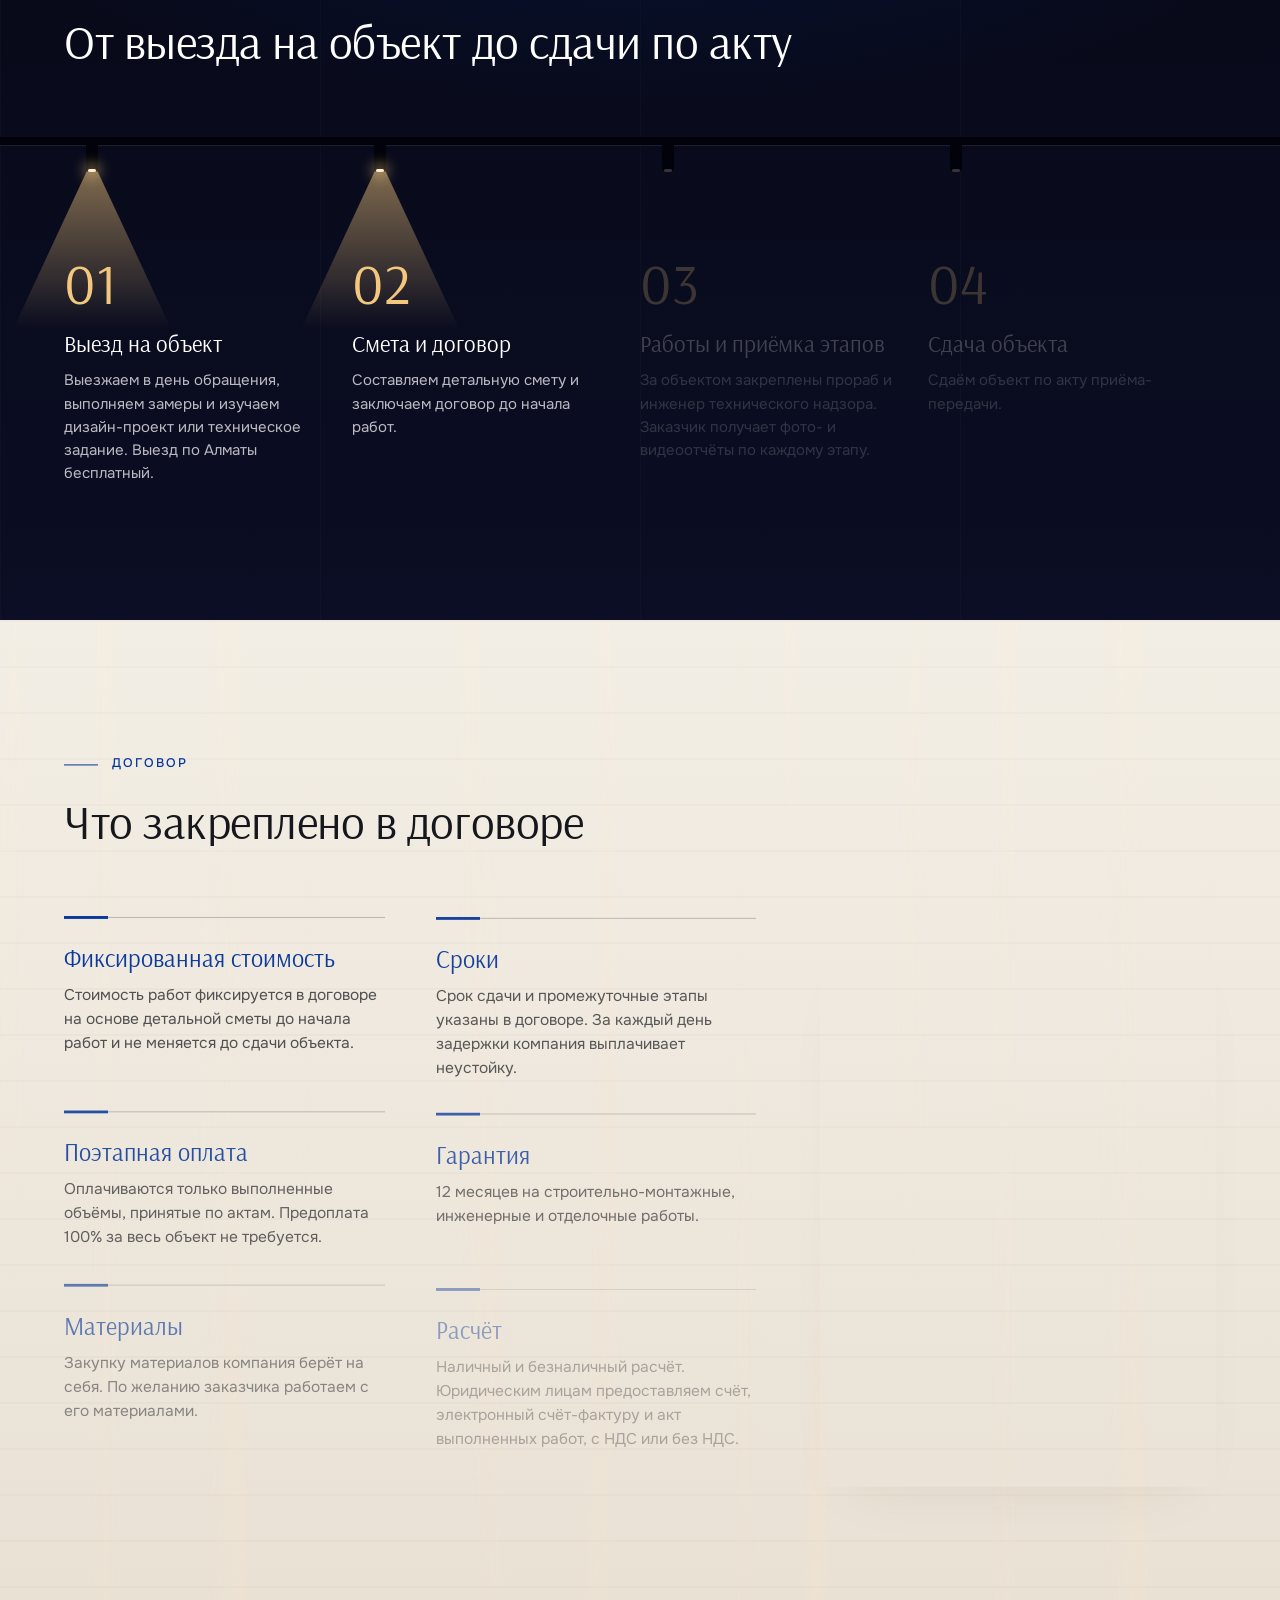
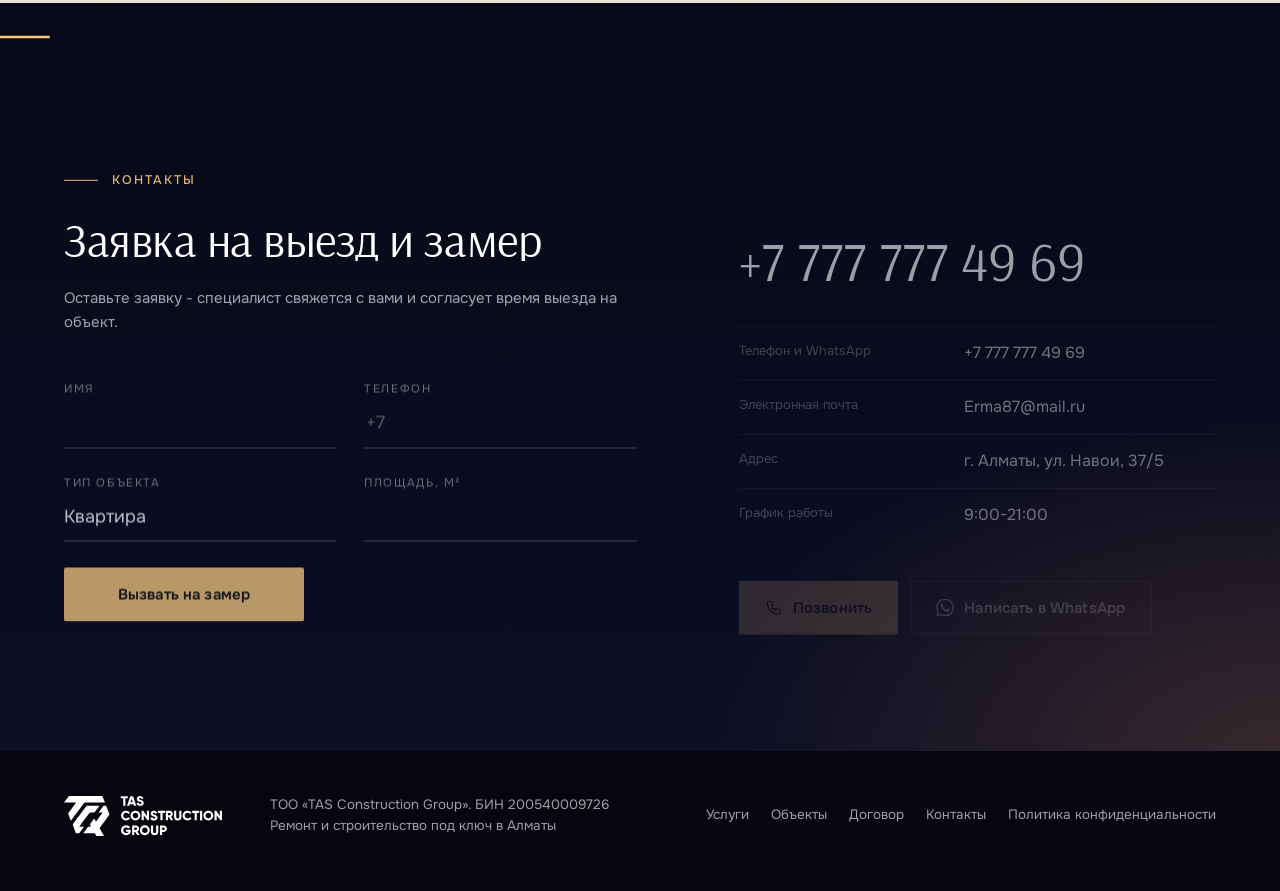
==== commit 8f0838fe: "Блок отделки: ремонт любой сложности, 4 фото без подписей" ====
--- a/index.html
+++ b/index.html
@@ -28,7 +28,7 @@
 <noscript><link rel="stylesheet" href="https://fonts.googleapis.com/css2?family=Arsenal:wght@400;700&family=Onest:wght@400;500;600&display=swap"></noscript>
 <link rel="preload" as="image" href="assets/video/kitchen-poster.webp" media="(max-width:760px)">
 <link rel="preload" as="image" href="assets/photos/hero-pc-1920.webp" imagesrcset="assets/photos/hero-pc-1920.webp 1920w, assets/photos/hero-pc-2560.webp 2560w" imagesizes="100vw" media="(min-width:761px)">
-<link rel="stylesheet" href="styles.css?v=20261125-5">
+<link rel="stylesheet" href="styles.css?v=20261126-1">
 <script type="application/ld+json">
 {"@context":"https://schema.org","@type":"HomeAndConstructionBusiness","name":"Tas Construction Group","legalName":"ТОО «TAS Construction Group»","url":"https://songokura.github.io/tasconstruction/","image":"https://songokura.github.io/tasconstruction/assets/og-image.jpg","logo":"https://songokura.github.io/tasconstruction/assets/logo/tcq-logo.svg","telephone":"+77777774969","email":"Erma87@mail.ru","foundingDate":"2015","priceRange":"от 60 000 ₸/м²","address":{"@type":"PostalAddress","streetAddress":"ул. Навои, 37/5","addressLocality":"Алматы","addressCountry":"KZ"},"areaServed":"Алматы","sameAs":["https://tcq.kz/"]}
 </script>
@@ -179,39 +179,19 @@
   </div>
 </section>
 
-<!-- ============ Сложные элементы отделки ============ -->
+<!-- ============ Ремонт любой сложности ============ -->
 <section class="sec light finish" id="otdelka">
   <div class="wrap">
     <header class="head">
       <p class="kicker rv" data-i18n="fin.kicker">Исполнение</p>
-      <h2 class="h2 rv" data-i18n="fin.h2">Сложные элементы отделки</h2>
-      <p class="lead rv" data-i18n="fin.lead">Узлы, по которым оценивают точность исполнения дизайн-проекта.</p>
+      <h2 class="h2 rv" data-i18n="fin.h2">Ремонт любой сложности</h2>
+      <p class="lead rv" data-i18n="fin.lead">Парящие потолки, скрытые двери, радиусные стены - выполняем по дизайн-проекту.</p>
     </header>
     <div class="fin-grid">
-      <figure class="fin">
-        <div class="dr" data-hinge="l"><img src="assets/photos/plate-23.webp" alt="Скрытая дверь заподлицо со стеной в реечных панелях" width="960" height="1280" loading="lazy" decoding="async"><div class="leaf m-slat-light"></div></div>
-        <figcaption><h3 data-i18n="fin.1t">Скрытые двери</h3><p data-i18n="fin.1d">Полотно без наличников, заподлицо со стеной.</p></figcaption>
-      </figure>
-      <figure class="fin">
-        <div class="dr" data-hinge="l"><img src="assets/photos/card-57.webp" alt="Радиусная стена, облицованная натуральным шпоном" width="960" height="1280" loading="lazy" decoding="async"><div class="leaf m-walnut"></div></div>
-        <figcaption><h3 data-i18n="fin.2t">Радиусные стены</h3><p data-i18n="fin.2d">Облицовка натуральным шпоном по изогнутому основанию.</p></figcaption>
-      </figure>
-      <figure class="fin">
-        <div class="dr" data-hinge="l"><img src="assets/photos/card-18.webp" alt="Реечные панели от пола до потолка" width="960" height="1280" loading="lazy" decoding="async"><div class="leaf m-slat"></div></div>
-        <figcaption><h3 data-i18n="fin.3t">Реечные панели</h3><p data-i18n="fin.3d">Вертикальные рейки с ровным шагом от пола до потолка.</p></figcaption>
-      </figure>
-      <figure class="fin">
-        <div class="dr" data-hinge="l"><img src="assets/photos/hero-11.webp" alt="Встроенные в потолок треки и скрытая LED-подсветка в гостиной" width="960" height="1280" loading="lazy" decoding="async"><div class="leaf m-night"></div></div>
-        <figcaption><h3 data-i18n="fin.4t">Трековое освещение</h3><p data-i18n="fin.4d">Встроенные в потолок треки и скрытая LED-подсветка.</p></figcaption>
-      </figure>
-      <figure class="fin">
-        <div class="dr" data-hinge="l"><img src="assets/photos/card-8.webp" alt="Акцентная стена из керамогранита под терраццо" width="960" height="1280" loading="lazy" decoding="async"><div class="leaf m-terrazzo"></div></div>
-        <figcaption><h3 data-i18n="fin.5t">Керамогранит под терраццо</h3><p data-i18n="fin.5d">Крупноформатная облицовка акцентных стен.</p></figcaption>
-      </figure>
-      <figure class="fin">
-        <div class="dr" data-hinge="l"><img src="assets/photos/card-33.webp" alt="Стеклянная перегородка в чёрном профиле в прихожей" width="960" height="1280" loading="lazy" decoding="async"><div class="leaf m-glass"></div></div>
-        <figcaption><h3 data-i18n="fin.6t">Стеклянные перегородки</h3><p data-i18n="fin.6d">Остекление в чёрном профиле.</p></figcaption>
-      </figure>
+      <figure class="fin"><div class="dr" data-hinge="l"><img src="assets/photos/card-57.webp" alt="Радиусная стена в шпоне и парящий потолок с подсветкой" width="960" height="1280" loading="lazy" decoding="async"><div class="leaf m-walnut"></div></div></figure>
+      <figure class="fin"><div class="dr" data-hinge="l"><img src="assets/photos/plate-23.webp" alt="Скрытая дверь заподлицо со стеной в реечных панелях" width="960" height="1280" loading="lazy" decoding="async"><div class="leaf m-slat-light"></div></div></figure>
+      <figure class="fin"><div class="dr" data-hinge="l"><img src="assets/photos/hero-11.webp" alt="Гостиная: встроенные в потолок треки и скрытая подсветка" width="960" height="1280" loading="lazy" decoding="async"><div class="leaf m-night"></div></div></figure>
+      <figure class="fin"><div class="dr" data-hinge="l"><img src="assets/photos/card-33.webp" alt="Прихожая: стеклянная перегородка и облицовка керамогранитом" width="960" height="1280" loading="lazy" decoding="async"><div class="leaf m-glass"></div></div></figure>
     </div>
   </div>
 </section>
@@ -427,6 +407,6 @@
 <script src="assets/vendor/ScrollTrigger.min.js" defer></script>
 <script src="assets/vendor/SplitText.min.js" defer></script>
 <script src="assets/vendor/lenis.min.js" defer></script>
-<script src="script.js?v=20261125-5" defer></script>
+<script src="script.js?v=20261126-1" defer></script>
 </body>
 </html>
--- a/styles.css
+++ b/styles.css
@@ -216,7 +216,7 @@
 .dr img{width:100%;height:100%;object-fit:cover}
 
 /* отделка */
-.fin-grid{display:grid;grid-template-columns:repeat(3,minmax(0,1fr));gap:clamp(40px,5vw,90px) clamp(24px,4.2vw,80px)}
+.fin-grid{display:grid;grid-template-columns:repeat(4,minmax(0,1fr));gap:clamp(16px,2vw,32px)}
 .fin .dr{aspect-ratio:3/4;box-shadow:0 30px 60px -30px rgba(60,40,20,.45)}
 .fin figcaption{padding-top:22px;border-top:1px solid rgba(21,23,28,.16);margin-top:22px}
 .fin h3{font:400 clamp(22px,1.9vw,32px)/1.15 var(--display);color:var(--cobalt)}
@@ -377,7 +377,7 @@
   .term{padding:26px 14px}
   .term:nth-child(odd){border-left:0;padding-left:0}
   .term:nth-child(n+3){border-top:1px solid rgba(21,23,28,.14)}
-  .fin-grid{grid-template-columns:1fr;gap:54px}
+  .fin-grid{grid-template-columns:repeat(2,minmax(0,1fr));gap:12px}
   .doors{grid-template-columns:1fr;gap:34px}
   .svc{display:grid;grid-template-columns:118px minmax(0,1fr);column-gap:22px;align-content:start}
   .svc .sdoor{grid-row:1/5}
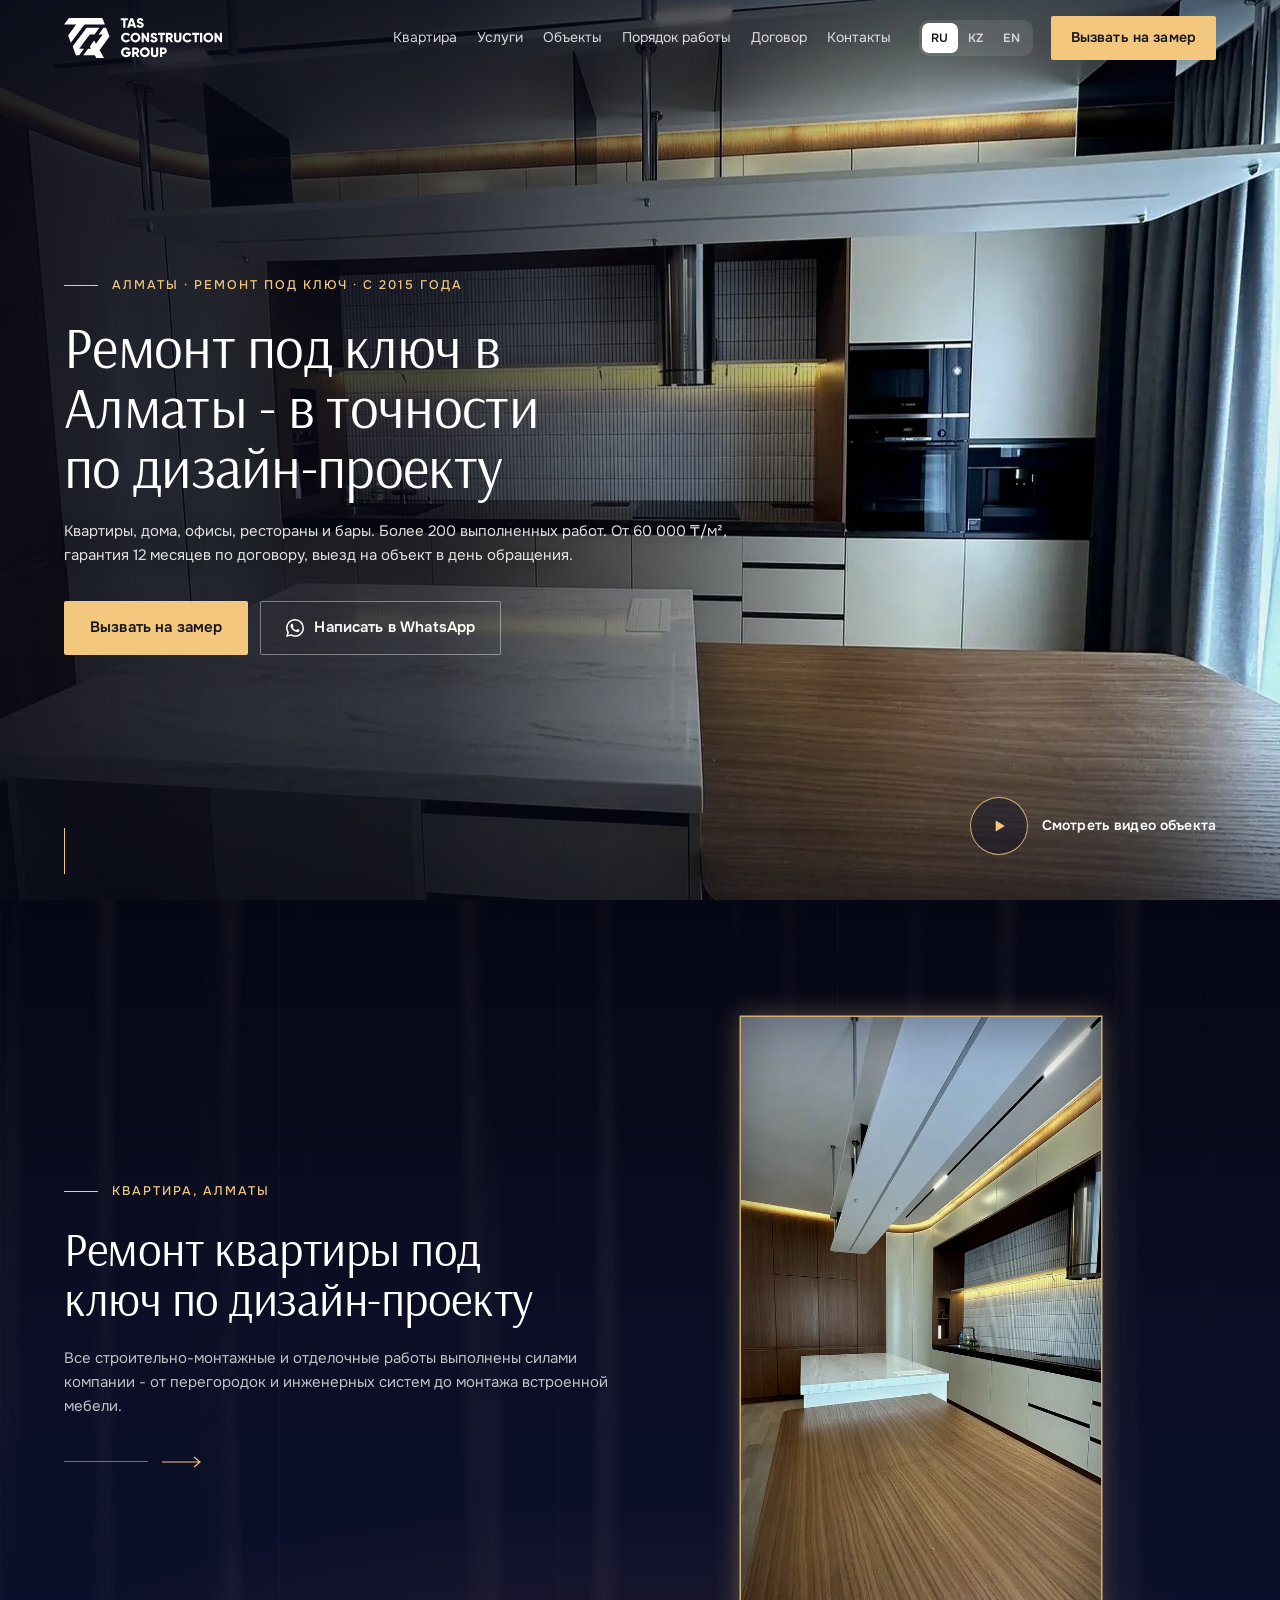
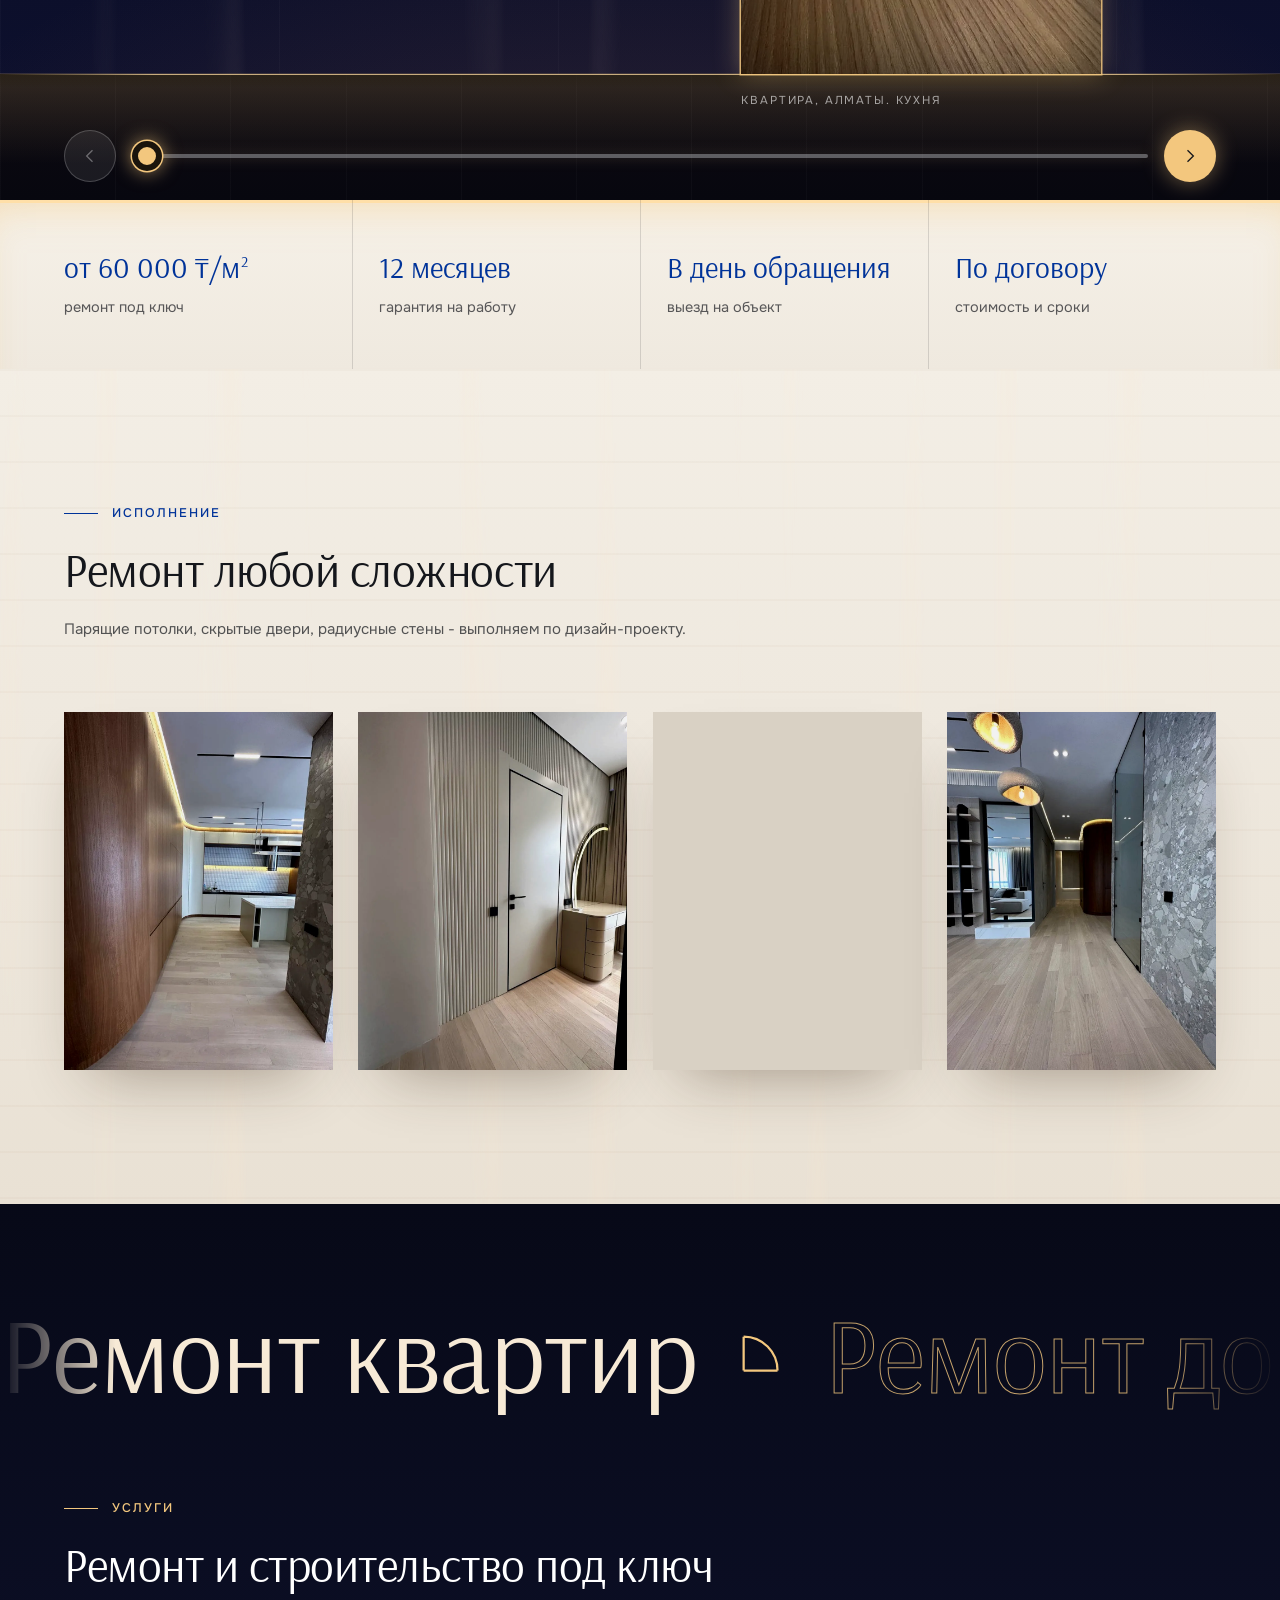
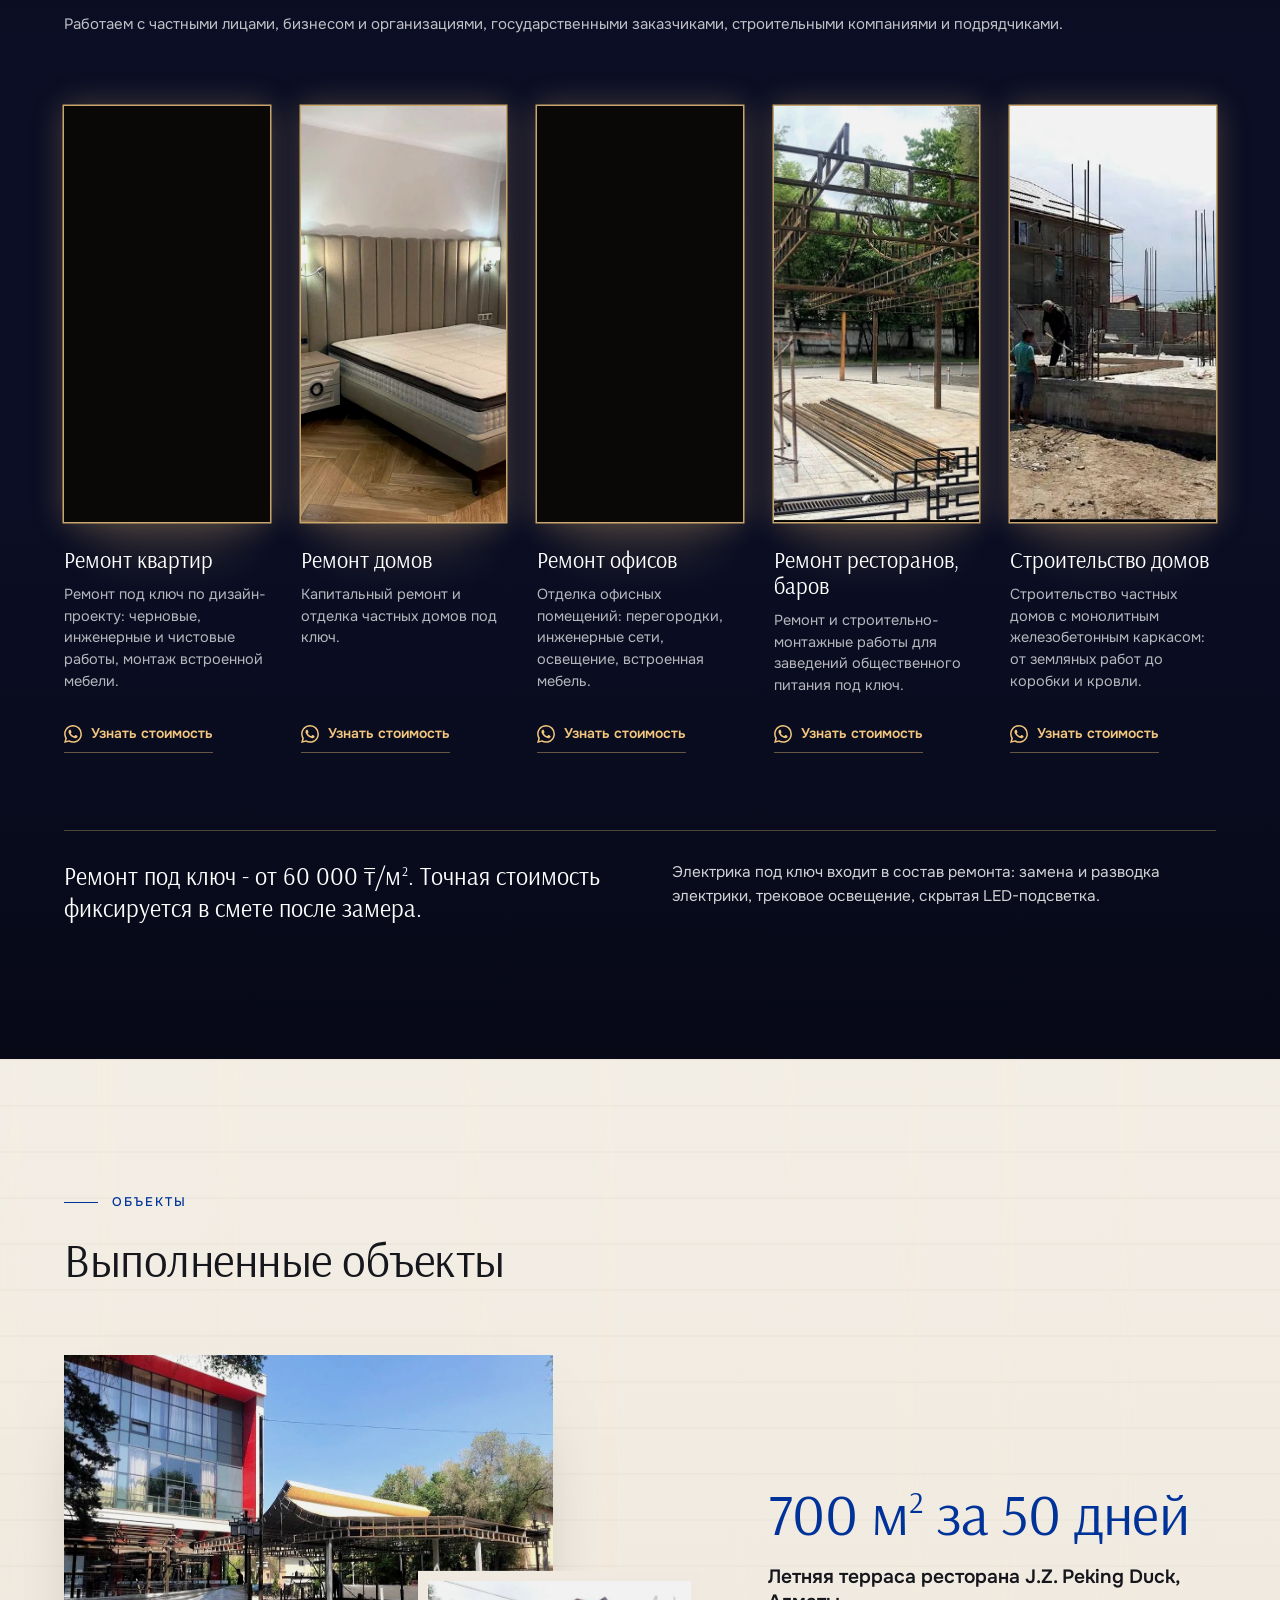
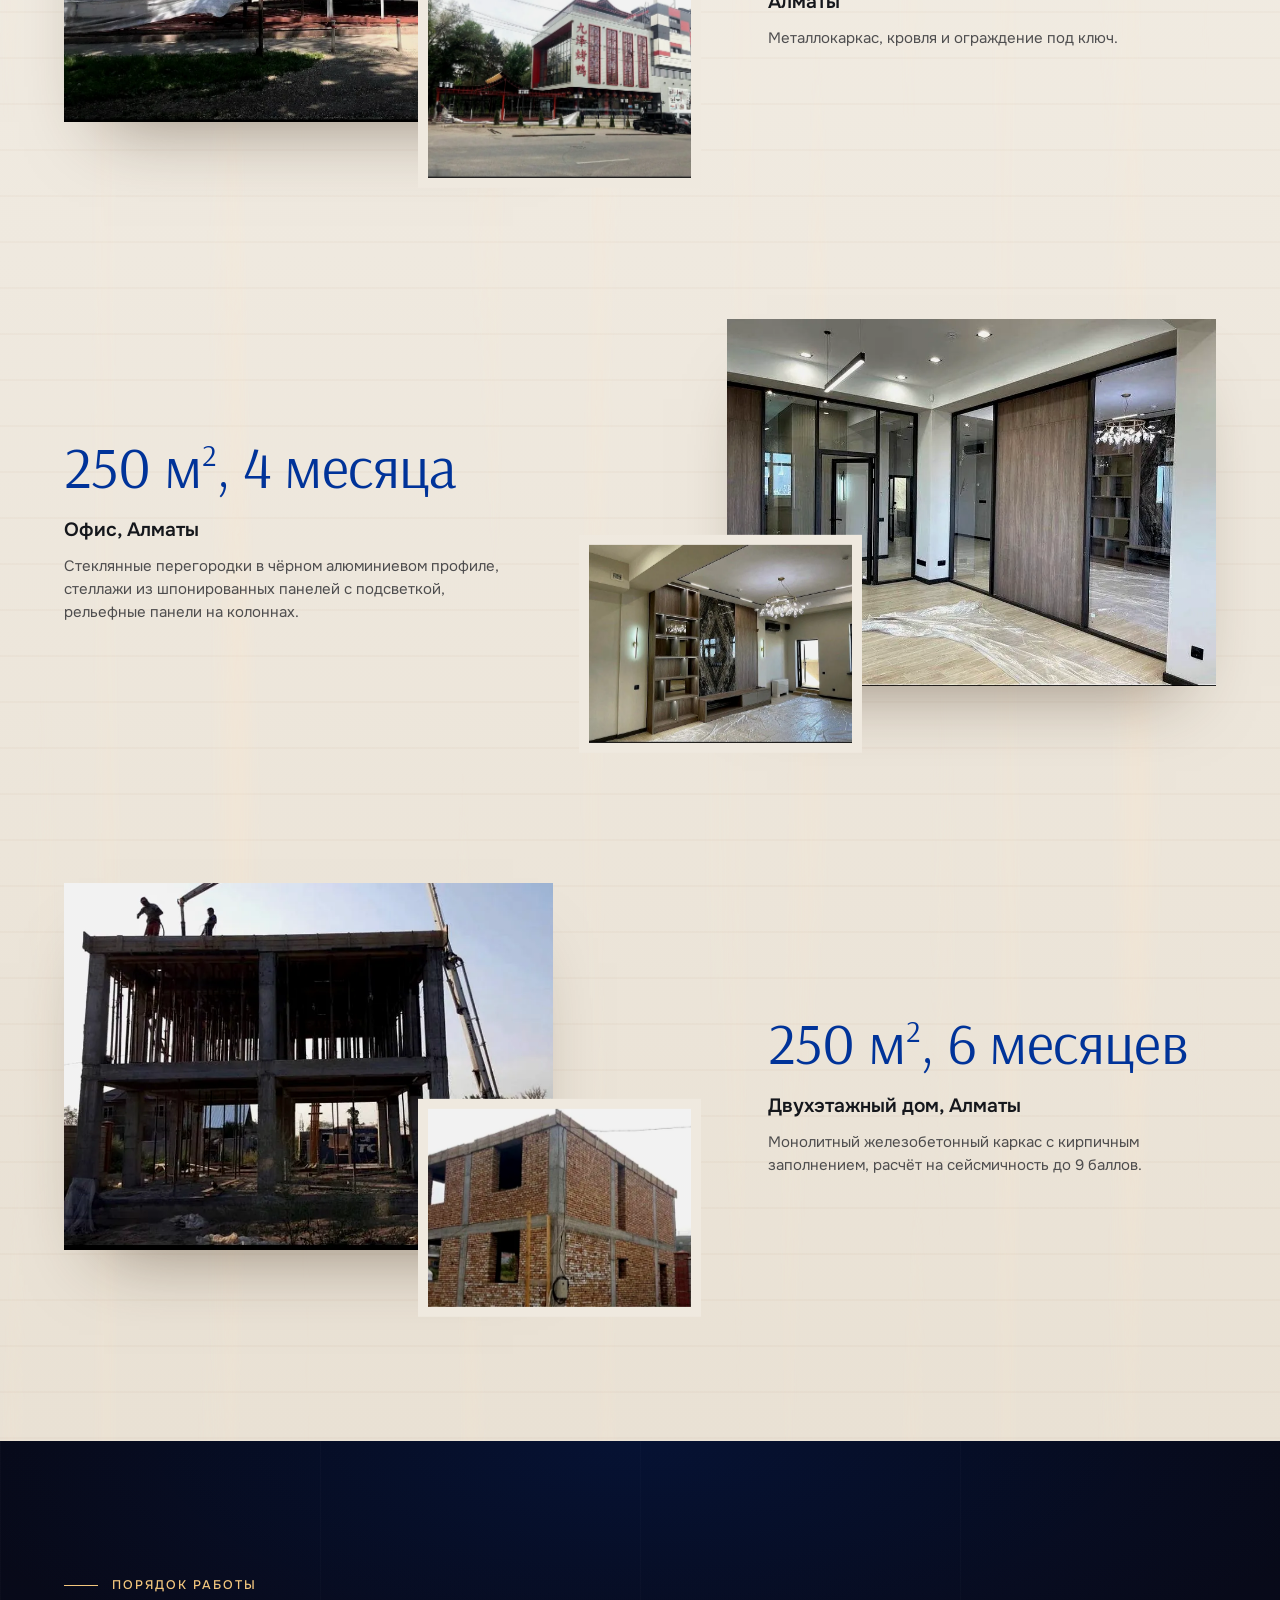
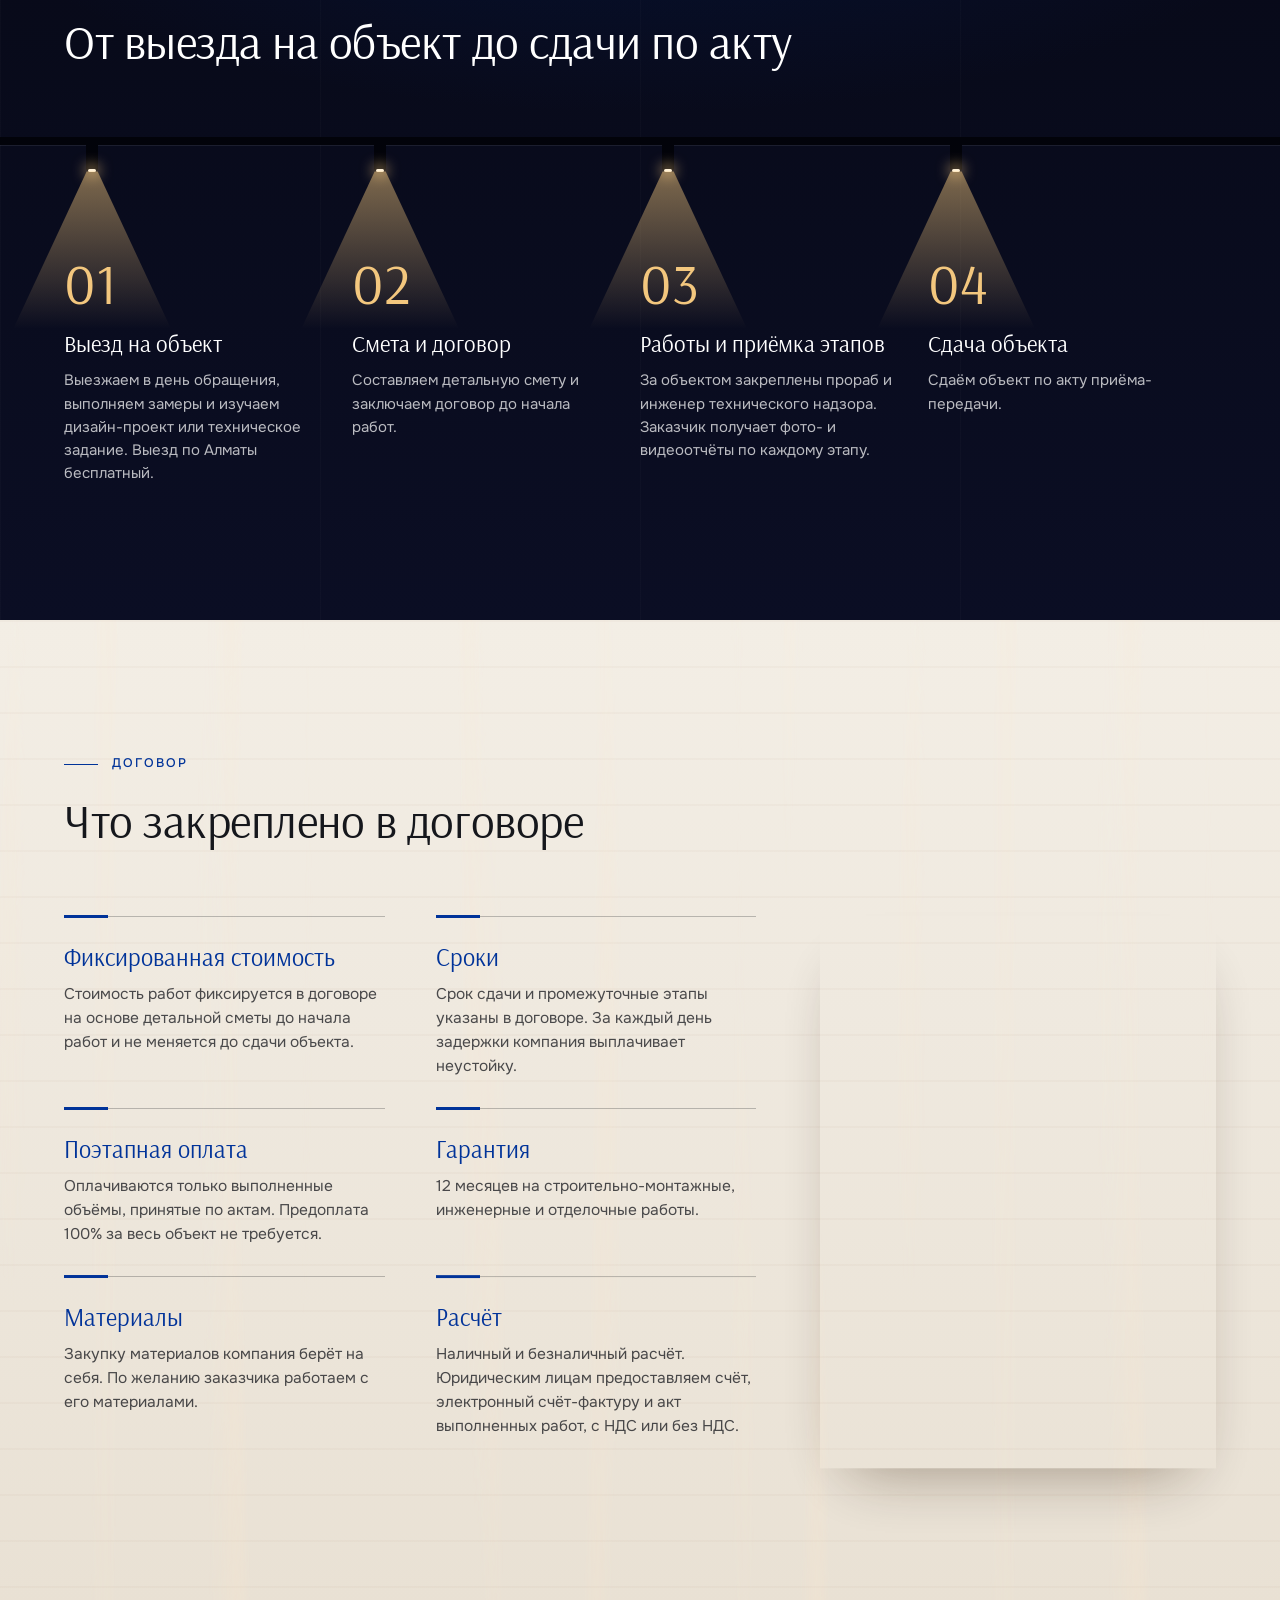
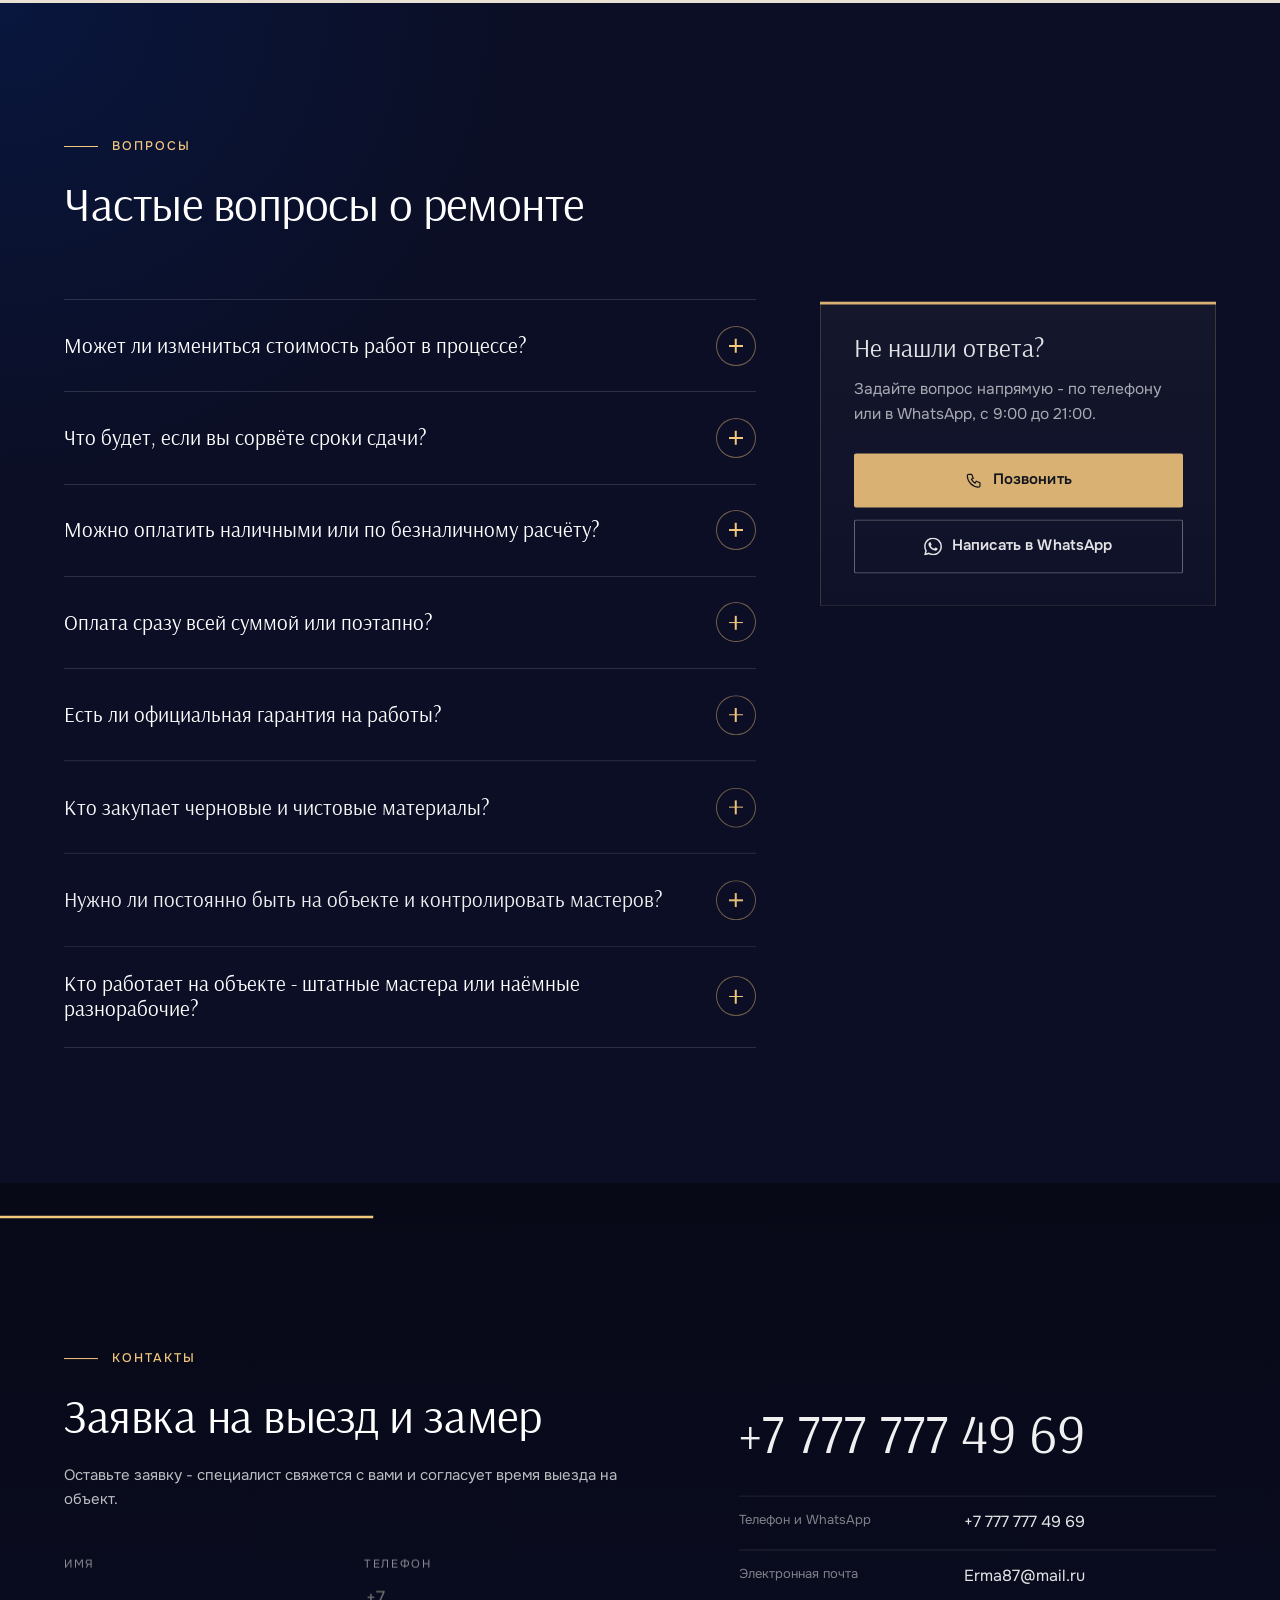
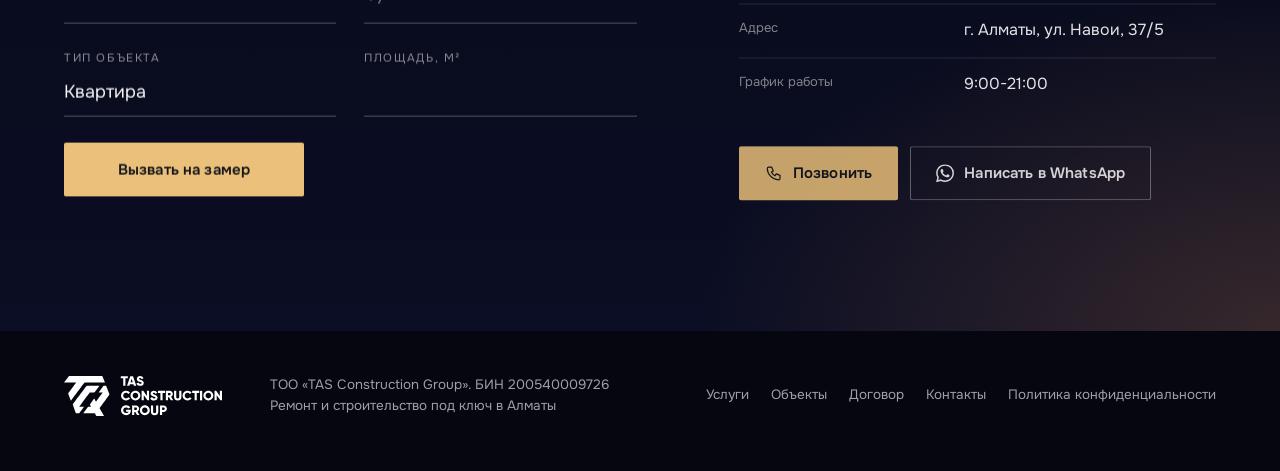
==== commit 92df7ce3: "Блок частых вопросов: 8 вопросов с tcq.kz, RU/KZ/EN, разметка FAQPage" ====
--- a/index.html
+++ b/index.html
@@ -28,9 +28,12 @@
 <noscript><link rel="stylesheet" href="https://fonts.googleapis.com/css2?family=Arsenal:wght@400;700&family=Onest:wght@400;500;600&display=swap"></noscript>
 <link rel="preload" as="image" href="assets/video/kitchen-poster.webp" media="(max-width:760px)">
 <link rel="preload" as="image" href="assets/photos/hero-pc-1920.webp" imagesrcset="assets/photos/hero-pc-1920.webp 1920w, assets/photos/hero-pc-2560.webp 2560w" imagesizes="100vw" media="(min-width:761px)">
-<link rel="stylesheet" href="styles.css?v=20261126-1">
+<link rel="stylesheet" href="styles.css?v=20261128-1">
 <script type="application/ld+json">
 {"@context":"https://schema.org","@type":"HomeAndConstructionBusiness","name":"Tas Construction Group","legalName":"ТОО «TAS Construction Group»","url":"https://songokura.github.io/tasconstruction/","image":"https://songokura.github.io/tasconstruction/assets/og-image.jpg","logo":"https://songokura.github.io/tasconstruction/assets/logo/tcq-logo.svg","telephone":"+77777774969","email":"Erma87@mail.ru","foundingDate":"2015","priceRange":"от 60 000 ₸/м²","address":{"@type":"PostalAddress","streetAddress":"ул. Навои, 37/5","addressLocality":"Алматы","addressCountry":"KZ"},"areaServed":"Алматы","sameAs":["https://tcq.kz/"]}
+</script>
+<script type="application/ld+json">
+{"@context": "https://schema.org", "@type": "FAQPage", "mainEntity": [{"@type": "Question", "name": "Может ли измениться стоимость работ в процессе?", "acceptedAnswer": {"@type": "Answer", "text": "Нет. Стоимость фиксируется в договоре на основе детальной сметы до начала работ. Скрытых платежей и непредвиденных наценок нет - итоговая сумма не меняется до сдачи объекта."}}, {"@type": "Question", "name": "Что будет, если вы сорвёте сроки сдачи?", "acceptedAnswer": {"@type": "Answer", "text": "Сроки сдачи и промежуточные этапы зафиксированы в договоре. Компания несёт финансовую ответственность и выплачивает неустойку за каждый день задержки, поэтому график соблюдается строго."}}, {"@type": "Question", "name": "Можно оплатить наличными или по безналичному расчёту?", "acceptedAnswer": {"@type": "Answer", "text": "Да. Безналичная оплата по счёту на ТОО или ИП с полным пакетом закрывающих документов (ЭСФ, АВР), с НДС или без НДС, а также наличный расчёт и банковский перевод."}}, {"@type": "Question", "name": "Оплата сразу всей суммой или поэтапно?", "acceptedAnswer": {"@type": "Answer", "text": "Строго поэтапно. Вы оплачиваете только выполненные и принятые по актам объёмы. Предоплаты 100% за весь объект нет."}}, {"@type": "Question", "name": "Есть ли официальная гарантия на работы?", "acceptedAnswer": {"@type": "Answer", "text": "Да, 12 месяцев на все строительно-монтажные, инженерные и отделочные работы. Гарантийные обязательства фиксируются в договоре."}}, {"@type": "Question", "name": "Кто закупает черновые и чистовые материалы?", "acceptedAnswer": {"@type": "Answer", "text": "Снабжение компания берёт на себя: сертифицированные материалы напрямую у производителей и проверенных поставщиков по оптовым ценам, без скрытых наценок. По желанию работаем с вашими материалами."}}, {"@type": "Question", "name": "Нужно ли постоянно быть на объекте и контролировать мастеров?", "acceptedAnswer": {"@type": "Answer", "text": "Нет. За объектом закреплены прораб и инженер технического надзора. По каждому этапу вы получаете фото- и видеоотчёты в мессенджер."}}, {"@type": "Question", "name": "Кто работает на объекте - штатные мастера или наёмные разнорабочие?", "acceptedAnswer": {"@type": "Answer", "text": "Постоянные профильные мастера компании: сертифицированные электрики, сантехники, монтажники и плиточники с опытом от 5 лет, под контролем инженера."}}]}
 </script>
 <script src="https://lead-bot.sultan-askarov-kz.workers.dev/t.js" data-site="tasconstruction" defer></script>
 </head>
@@ -329,6 +332,36 @@
   </div>
 </section>
 
+<!-- ============ Частые вопросы ============ -->
+<section class="sec dark faq" id="voprosy">
+  <div class="wrap">
+    <header class="head">
+      <p class="kicker rv" data-i18n="faq.kicker">Вопросы</p>
+      <h2 class="h2 rv" data-i18n="faq.h2">Частые вопросы о ремонте</h2>
+    </header>
+    <div class="faq-grid">
+    <div class="faq-list">
+      <details class="qa rv"><summary><span data-i18n="faq.1q">Может ли измениться стоимость работ в процессе?</span><i class="qa-x" aria-hidden="true"></i></summary><div class="qa-a"><p data-i18n="faq.1a">Нет. Стоимость фиксируется в договоре на основе детальной сметы до начала работ. Скрытых платежей и непредвиденных наценок нет - итоговая сумма не меняется до сдачи объекта.</p></div></details>
+      <details class="qa rv"><summary><span data-i18n="faq.2q">Что будет, если вы сорвёте сроки сдачи?</span><i class="qa-x" aria-hidden="true"></i></summary><div class="qa-a"><p data-i18n="faq.2a">Сроки сдачи и промежуточные этапы зафиксированы в договоре. Компания несёт финансовую ответственность и выплачивает неустойку за каждый день задержки, поэтому график соблюдается строго.</p></div></details>
+      <details class="qa rv"><summary><span data-i18n="faq.3q">Можно оплатить наличными или по безналичному расчёту?</span><i class="qa-x" aria-hidden="true"></i></summary><div class="qa-a"><p data-i18n="faq.3a">Да. Безналичная оплата по счёту на ТОО или ИП с полным пакетом закрывающих документов (ЭСФ, АВР), с&nbsp;НДС или без&nbsp;НДС, а также наличный расчёт и банковский перевод.</p></div></details>
+      <details class="qa rv"><summary><span data-i18n="faq.4q">Оплата сразу всей суммой или поэтапно?</span><i class="qa-x" aria-hidden="true"></i></summary><div class="qa-a"><p data-i18n="faq.4a">Строго поэтапно. Вы оплачиваете только выполненные и принятые по актам объёмы. Предоплаты 100% за весь объект нет.</p></div></details>
+      <details class="qa rv"><summary><span data-i18n="faq.5q">Есть ли официальная гарантия на работы?</span><i class="qa-x" aria-hidden="true"></i></summary><div class="qa-a"><p data-i18n="faq.5a">Да, 12&nbsp;месяцев на все строительно-монтажные, инженерные и отделочные работы. Гарантийные обязательства фиксируются в договоре.</p></div></details>
+      <details class="qa rv"><summary><span data-i18n="faq.6q">Кто закупает черновые и чистовые материалы?</span><i class="qa-x" aria-hidden="true"></i></summary><div class="qa-a"><p data-i18n="faq.6a">Снабжение компания берёт на себя: сертифицированные материалы напрямую у производителей и проверенных поставщиков по оптовым ценам, без скрытых наценок. По желанию работаем с вашими материалами.</p></div></details>
+      <details class="qa rv"><summary><span data-i18n="faq.7q">Нужно ли постоянно быть на объекте и контролировать мастеров?</span><i class="qa-x" aria-hidden="true"></i></summary><div class="qa-a"><p data-i18n="faq.7a">Нет. За объектом закреплены прораб и инженер технического надзора. По каждому этапу вы получаете фото- и видеоотчёты в мессенджер.</p></div></details>
+      <details class="qa rv"><summary><span data-i18n="faq.8q">Кто работает на объекте - штатные мастера или наёмные разнорабочие?</span><i class="qa-x" aria-hidden="true"></i></summary><div class="qa-a"><p data-i18n="faq.8a">Постоянные профильные мастера компании: сертифицированные электрики, сантехники, монтажники и плиточники с опытом от 5&nbsp;лет, под контролем инженера.</p></div></details>
+    </div>
+    <aside class="faq-ask rv">
+      <p class="faq-ask-h" data-i18n="faq.askh">Не нашли ответа?</p>
+      <p class="faq-ask-p" data-i18n="faq.askp">Задайте вопрос напрямую - по телефону или в WhatsApp, с 9:00 до 21:00.</p>
+      <div class="btns">
+        <a class="btn btn-light" href="tel:+77777774969"><svg class="ic"><use href="#ic-tel"/></svg><span data-i18n="menu.call">Позвонить</span></a>
+        <a class="btn btn-line" href="https://wa.me/77777774969?text=%D0%97%D0%B4%D1%80%D0%B0%D0%B2%D1%81%D1%82%D0%B2%D1%83%D0%B9%D1%82%D0%B5.%20%D0%9D%D1%83%D0%B6%D0%B5%D0%BD%20%D1%80%D0%B5%D0%BC%D0%BE%D0%BD%D1%82%20%D0%BF%D0%BE%D0%B4%20%D0%BA%D0%BB%D1%8E%D1%87%20%D0%B2%20%D0%90%D0%BB%D0%BC%D0%B0%D1%82%D1%8B%2C%20%D0%BF%D1%80%D0%BE%D1%88%D1%83%20%D1%81%D0%B2%D1%8F%D0%B7%D0%B0%D1%82%D1%8C%D1%81%D1%8F%20%D0%B4%D0%BB%D1%8F%20%D0%B2%D1%8B%D0%B5%D0%B7%D0%B4%D0%B0%20%D0%BD%D0%B0%20%D0%B7%D0%B0%D0%BC%D0%B5%D1%80." data-wa="wa.gen" target="_blank" rel="noopener"><svg class="ic"><use href="#ic-wa"/></svg><span data-i18n="menu.wa">Написать в WhatsApp</span></a>
+      </div>
+    </aside>
+    </div>
+  </div>
+</section>
+
 <!-- ============ Заявка и контакты ============ -->
 <section class="sec dark contacts" id="kontakty">
   <svg class="cove" viewBox="0 0 1600 420" preserveAspectRatio="none" aria-hidden="true" fill="none">
@@ -407,6 +440,6 @@
 <script src="assets/vendor/ScrollTrigger.min.js" defer></script>
 <script src="assets/vendor/SplitText.min.js" defer></script>
 <script src="assets/vendor/lenis.min.js" defer></script>
-<script src="script.js?v=20261126-1" defer></script>
+<script src="script.js?v=20261128-1" defer></script>
 </body>
 </html>
--- a/styles.css
+++ b/styles.css
@@ -417,6 +417,44 @@
 .js .hero-copy>.h1{animation-name:riseT;animation-delay:0s}
 .js .hero-copy>.lead{animation-delay:.2s}
 .js .hero-copy>.btns{animation-delay:.3s}
+
+/* частые вопросы */
+.faq{background:radial-gradient(60vw 60% at 0% 0%,rgba(0,51,153,.22),transparent 70%),var(--night)}
+.faq-grid{display:grid;grid-template-columns:minmax(0,1.75fr) minmax(0,1fr);gap:clamp(32px,5vw,96px);align-items:start}
+.faq-list{border-top:1px solid rgba(255,255,255,.14)}
+.qa{position:relative;border-bottom:1px solid rgba(255,255,255,.14)}
+.qa::before{content:"";position:absolute;left:0;top:-1px;width:100%;height:1px;background:var(--light);box-shadow:0 0 12px rgba(243,199,126,.7);transform:scaleX(0);transform-origin:left;transition:transform .6s var(--ease)}
+.qa[open]::before{transform:scaleX(1)}
+.qa summary{display:flex;align-items:center;justify-content:space-between;gap:24px;padding:clamp(22px,2vw,30px) 0;cursor:pointer;list-style:none;font:400 clamp(20px,1.65vw,28px)/1.2 var(--display);color:#fff;transition:color var(--t-fast) var(--ease)}
+.qa summary::-webkit-details-marker{display:none}
+.qa[open] summary{color:var(--light)}
+@media (hover:hover){.qa summary:hover{color:var(--light)}}
+.qa-x{position:relative;width:40px;height:40px;flex:0 0 auto;border-radius:50%;box-shadow:inset 0 0 0 1px rgba(243,199,126,.45);transition:box-shadow var(--t-mid) var(--ease),background var(--t-mid) var(--ease)}
+.qa-x::before,.qa-x::after{content:"";position:absolute;left:50%;top:50%;width:14px;height:1.5px;margin:-.75px 0 0 -7px;background:var(--light);transition:transform var(--t-mid) var(--ease)}
+.qa-x::after{transform:rotate(90deg)}
+.qa[open] .qa-x{background:rgba(243,199,126,.12);box-shadow:inset 0 0 0 1px var(--light),0 0 18px rgba(243,199,126,.35)}
+.qa[open] .qa-x::after{transform:rotate(0)}
+.qa-a{overflow:hidden}
+.qa-a p{padding:0 64px clamp(24px,2.2vw,32px) 0;font-size:clamp(15px,1.05vw,17px);line-height:1.65;color:rgba(255,255,255,.74)}
+.faq-ask{position:sticky;top:calc(var(--hdr-h) + 32px);padding:clamp(28px,2.6vw,44px);background:linear-gradient(180deg,rgba(255,255,255,.05),rgba(255,255,255,.02));box-shadow:inset 0 0 0 1px rgba(243,199,126,.22),inset 0 3px 0 var(--light)}
+.faq-ask-h{font:400 clamp(24px,2vw,34px)/1.12 var(--display)}
+.faq-ask-p{margin-top:14px;font-size:15.5px;line-height:1.6;color:rgba(255,255,255,.72)}
+.faq-ask .btns{flex-direction:column;margin-top:26px}
+.faq-ask .btn{width:100%}
+@media (max-width:1140px){
+  .faq-grid{grid-template-columns:1fr}
+  .faq-ask{position:relative;top:auto}
+  .faq-ask .btns{flex-direction:row}
+  .faq-ask .btn{width:auto}
+}
+@media (max-width:760px){
+  .qa summary{gap:16px}
+  .qa-x{width:34px;height:34px}
+  .qa-a p{padding-right:0}
+  .faq-ask .btns{flex-direction:column}
+  .faq-ask .btn{width:100%;white-space:normal}
+}
+
 @media (prefers-reduced-motion:reduce){
   .scrub .scrub-r::-webkit-slider-thumb{animation:none}
   .js .hero-copy>*{animation:none}
